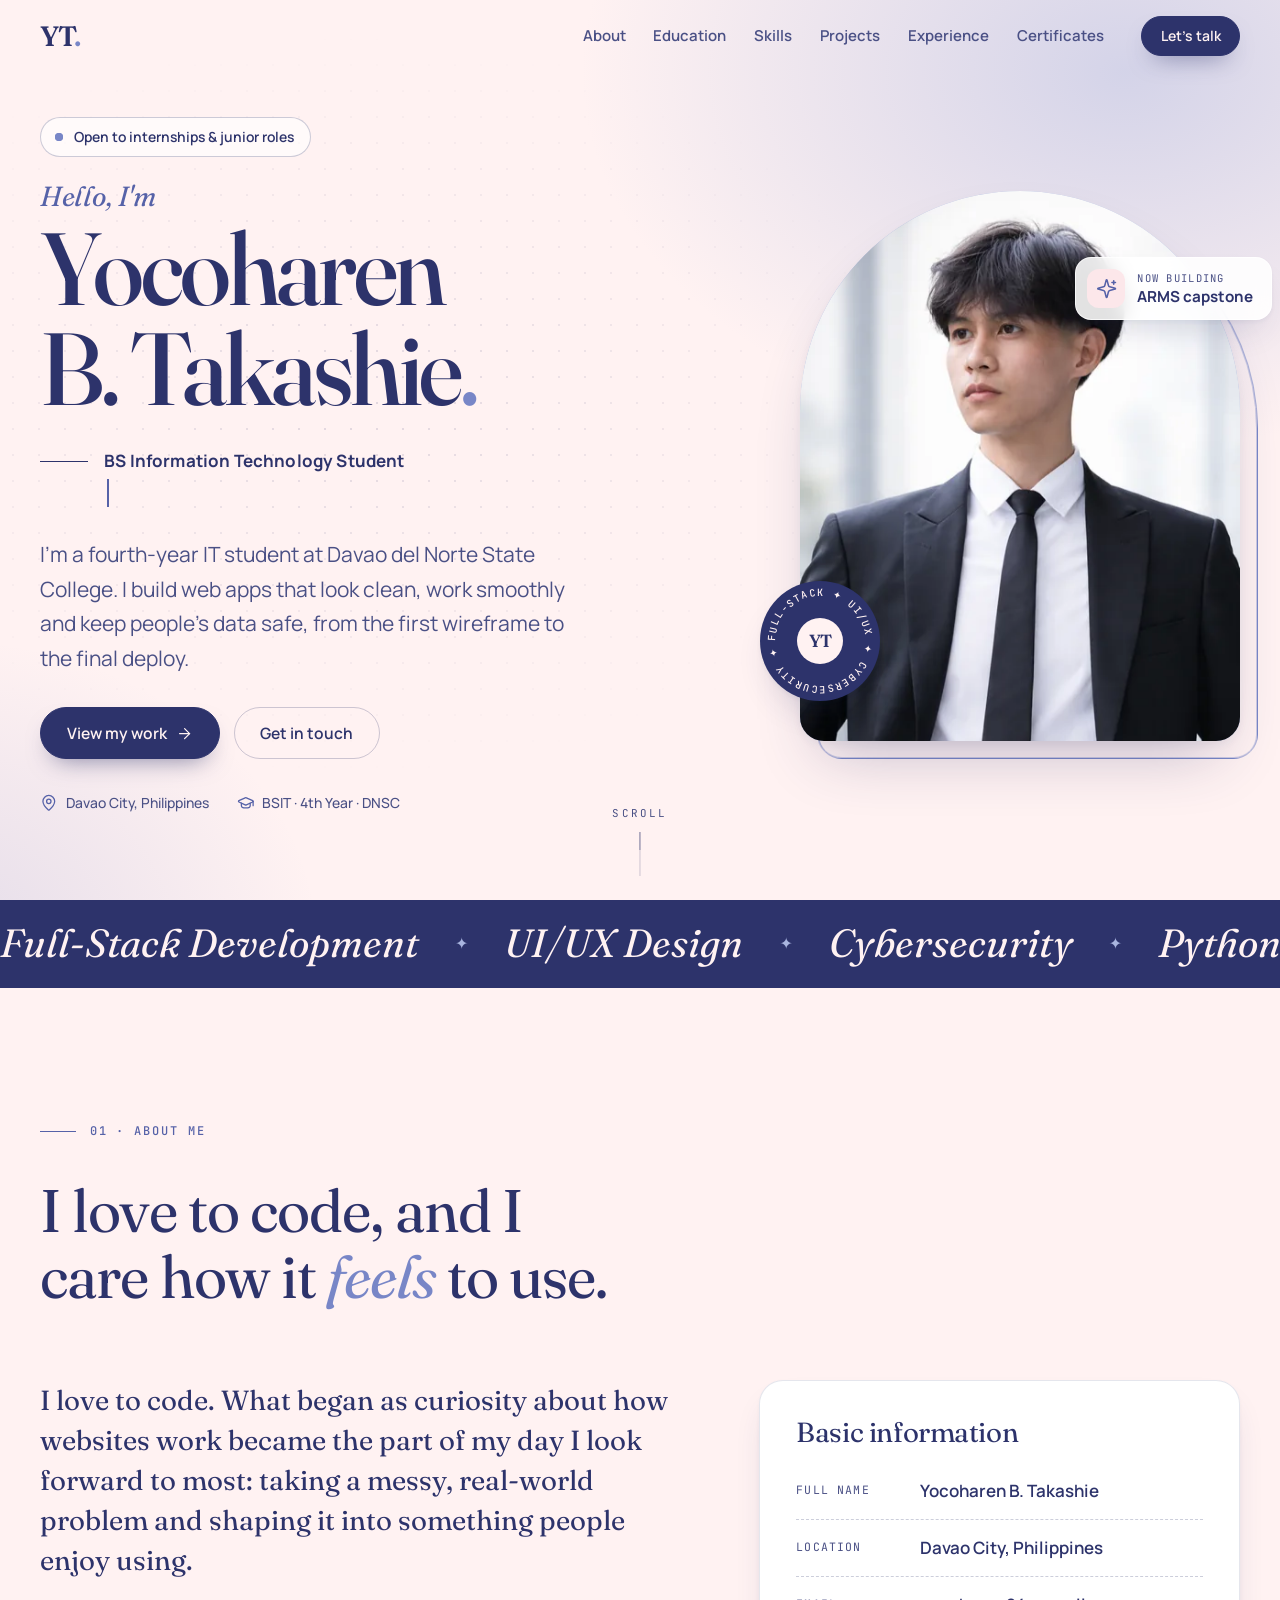
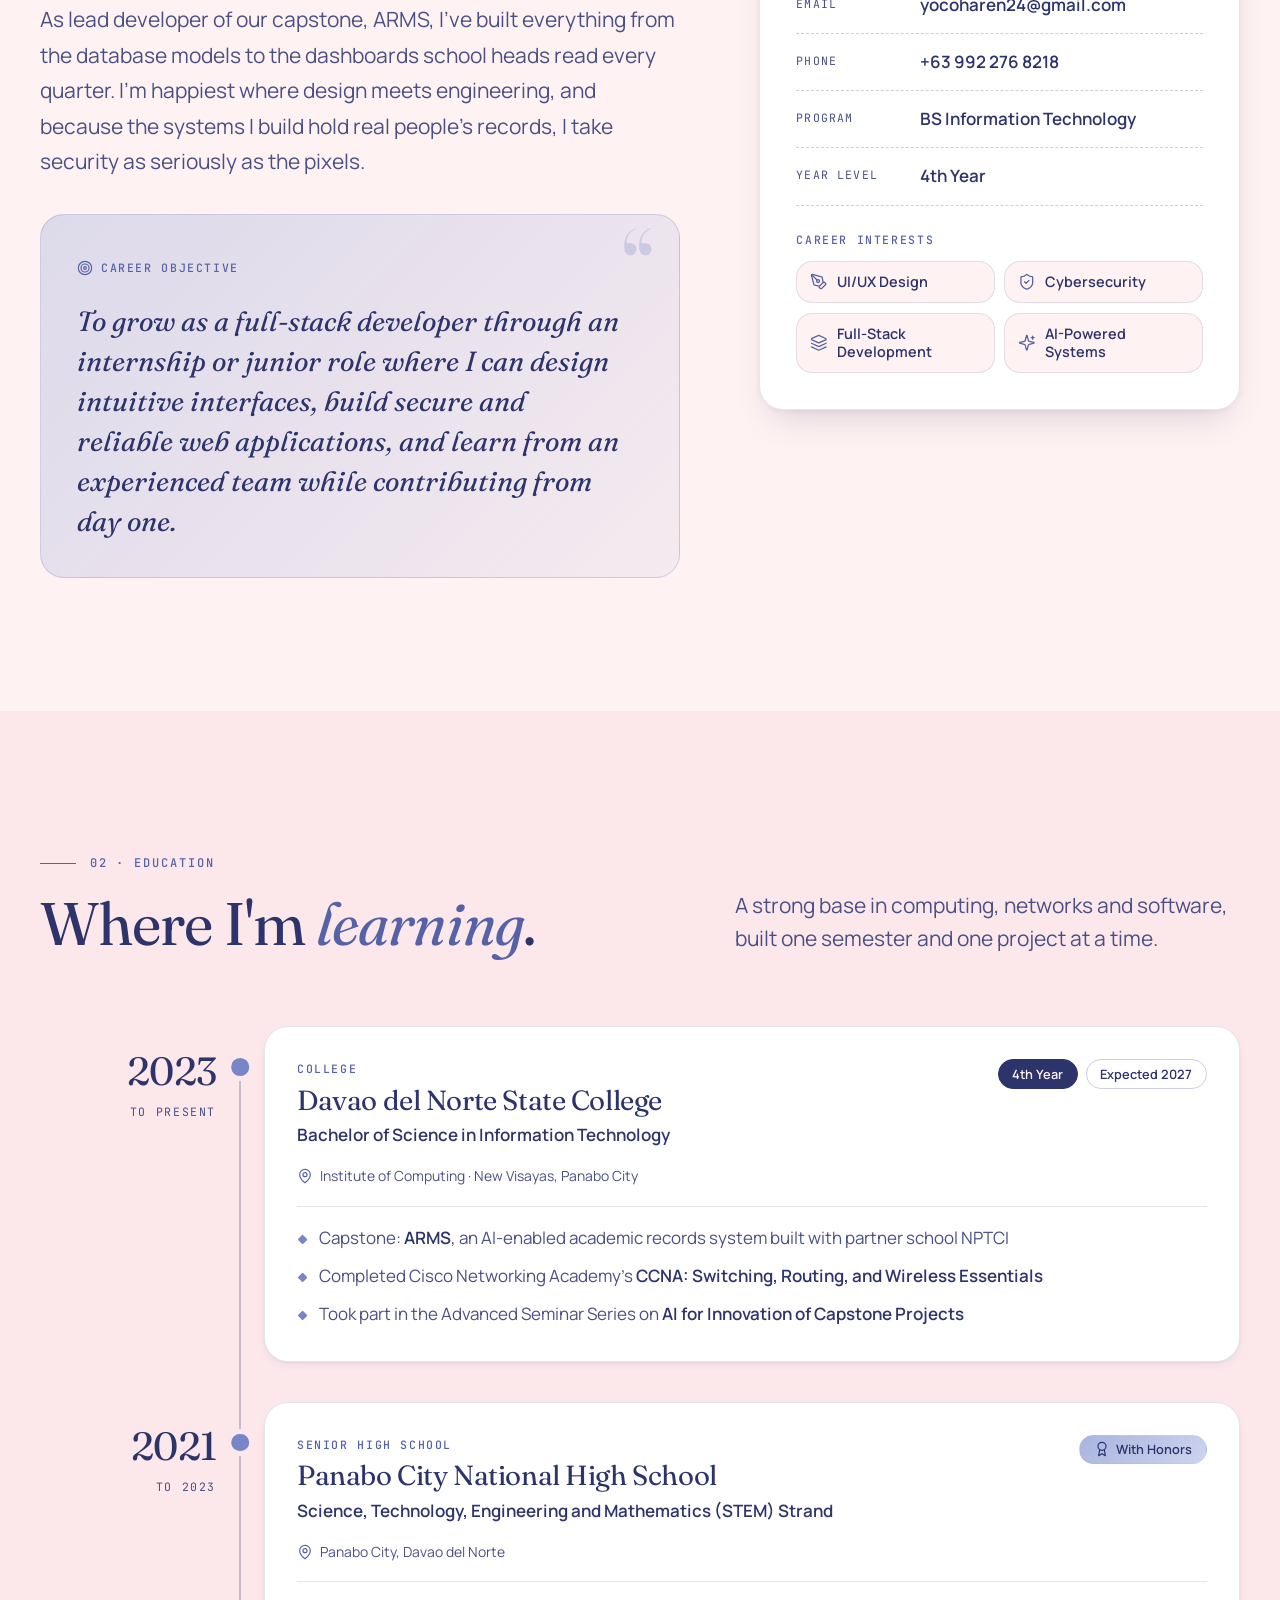
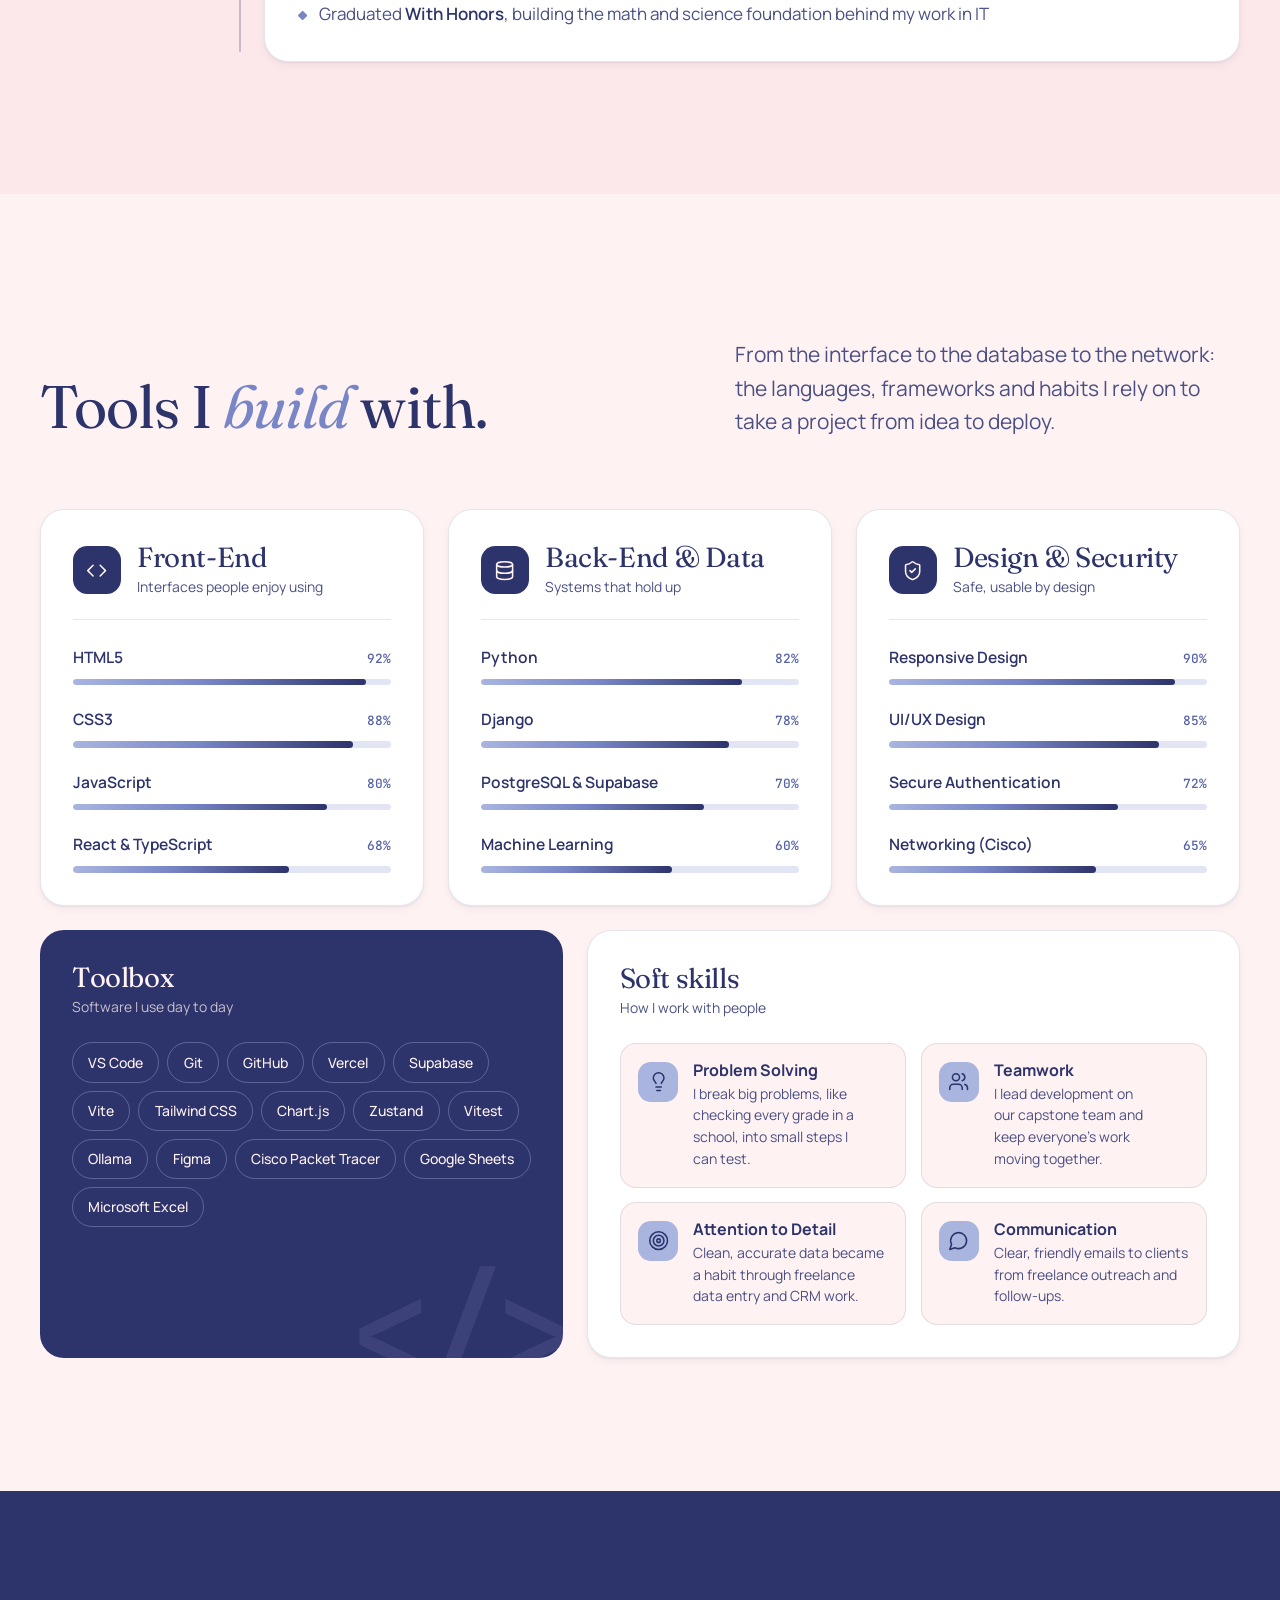
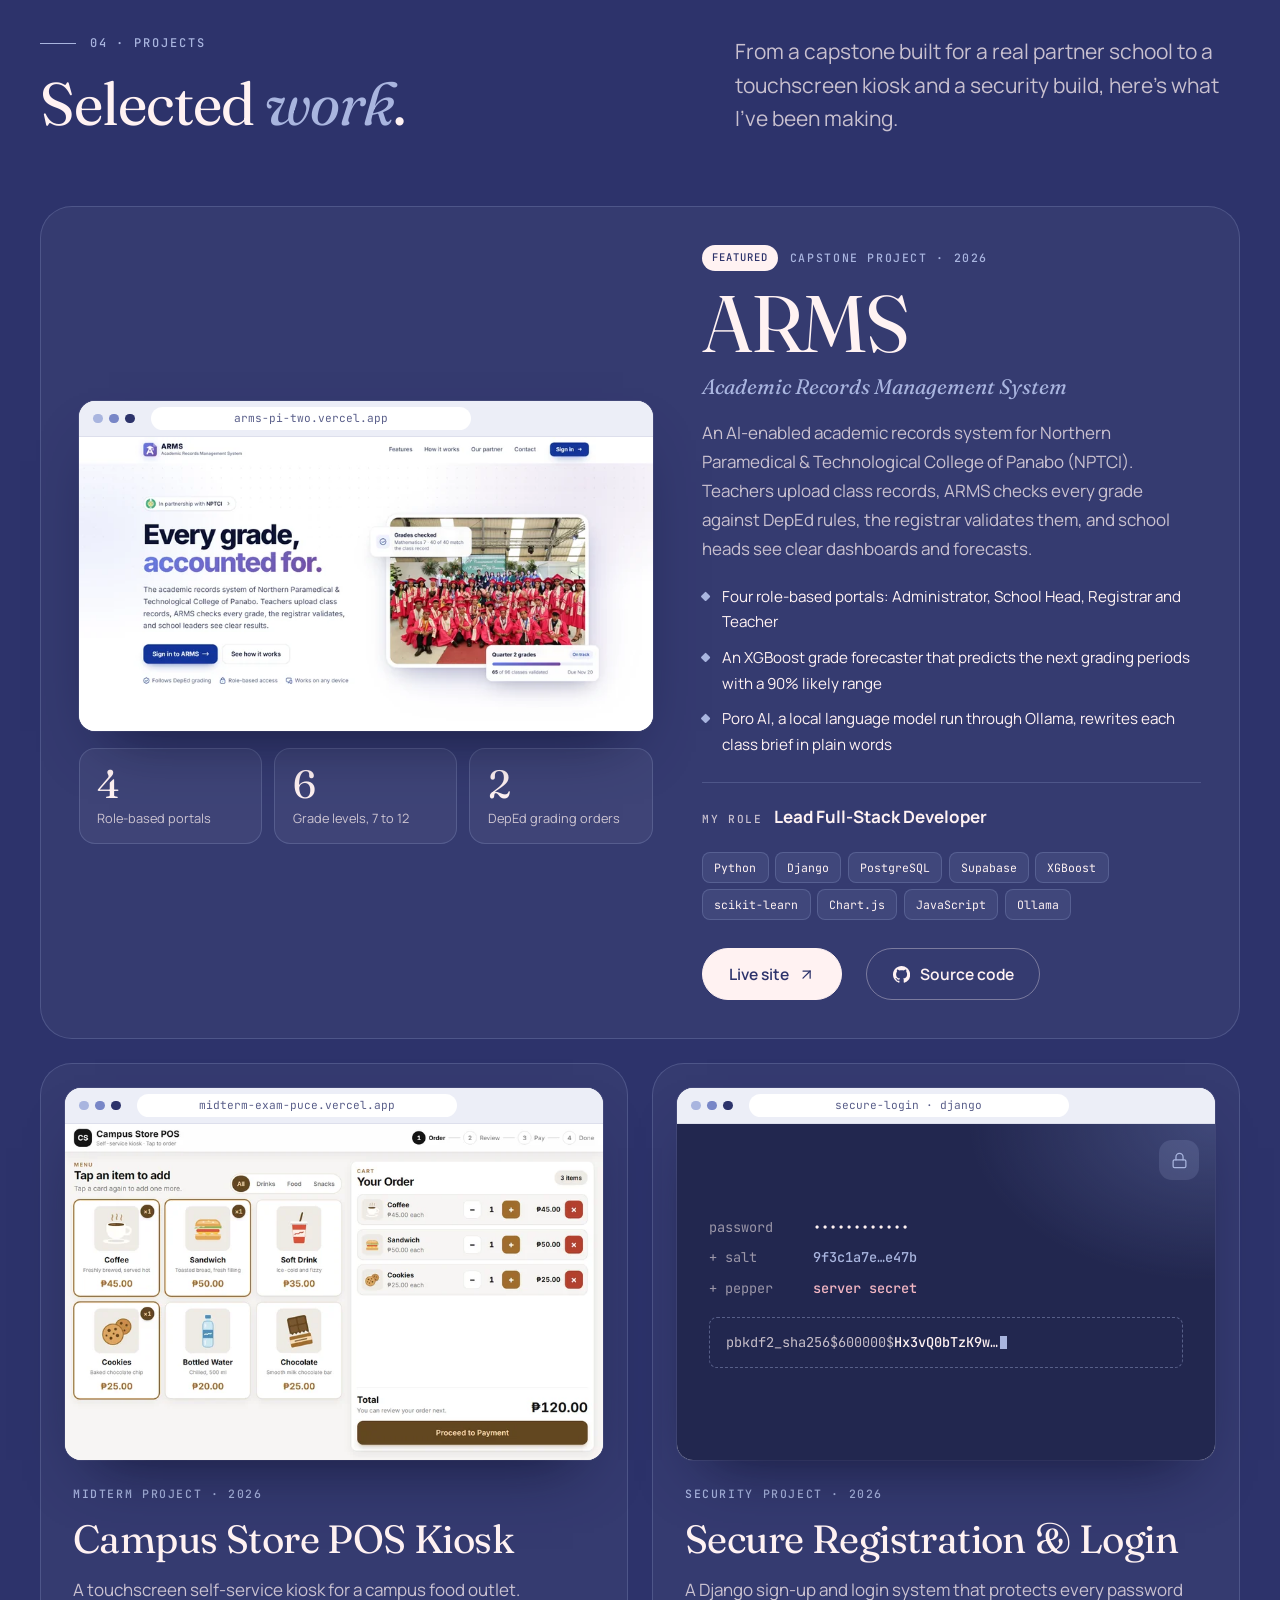
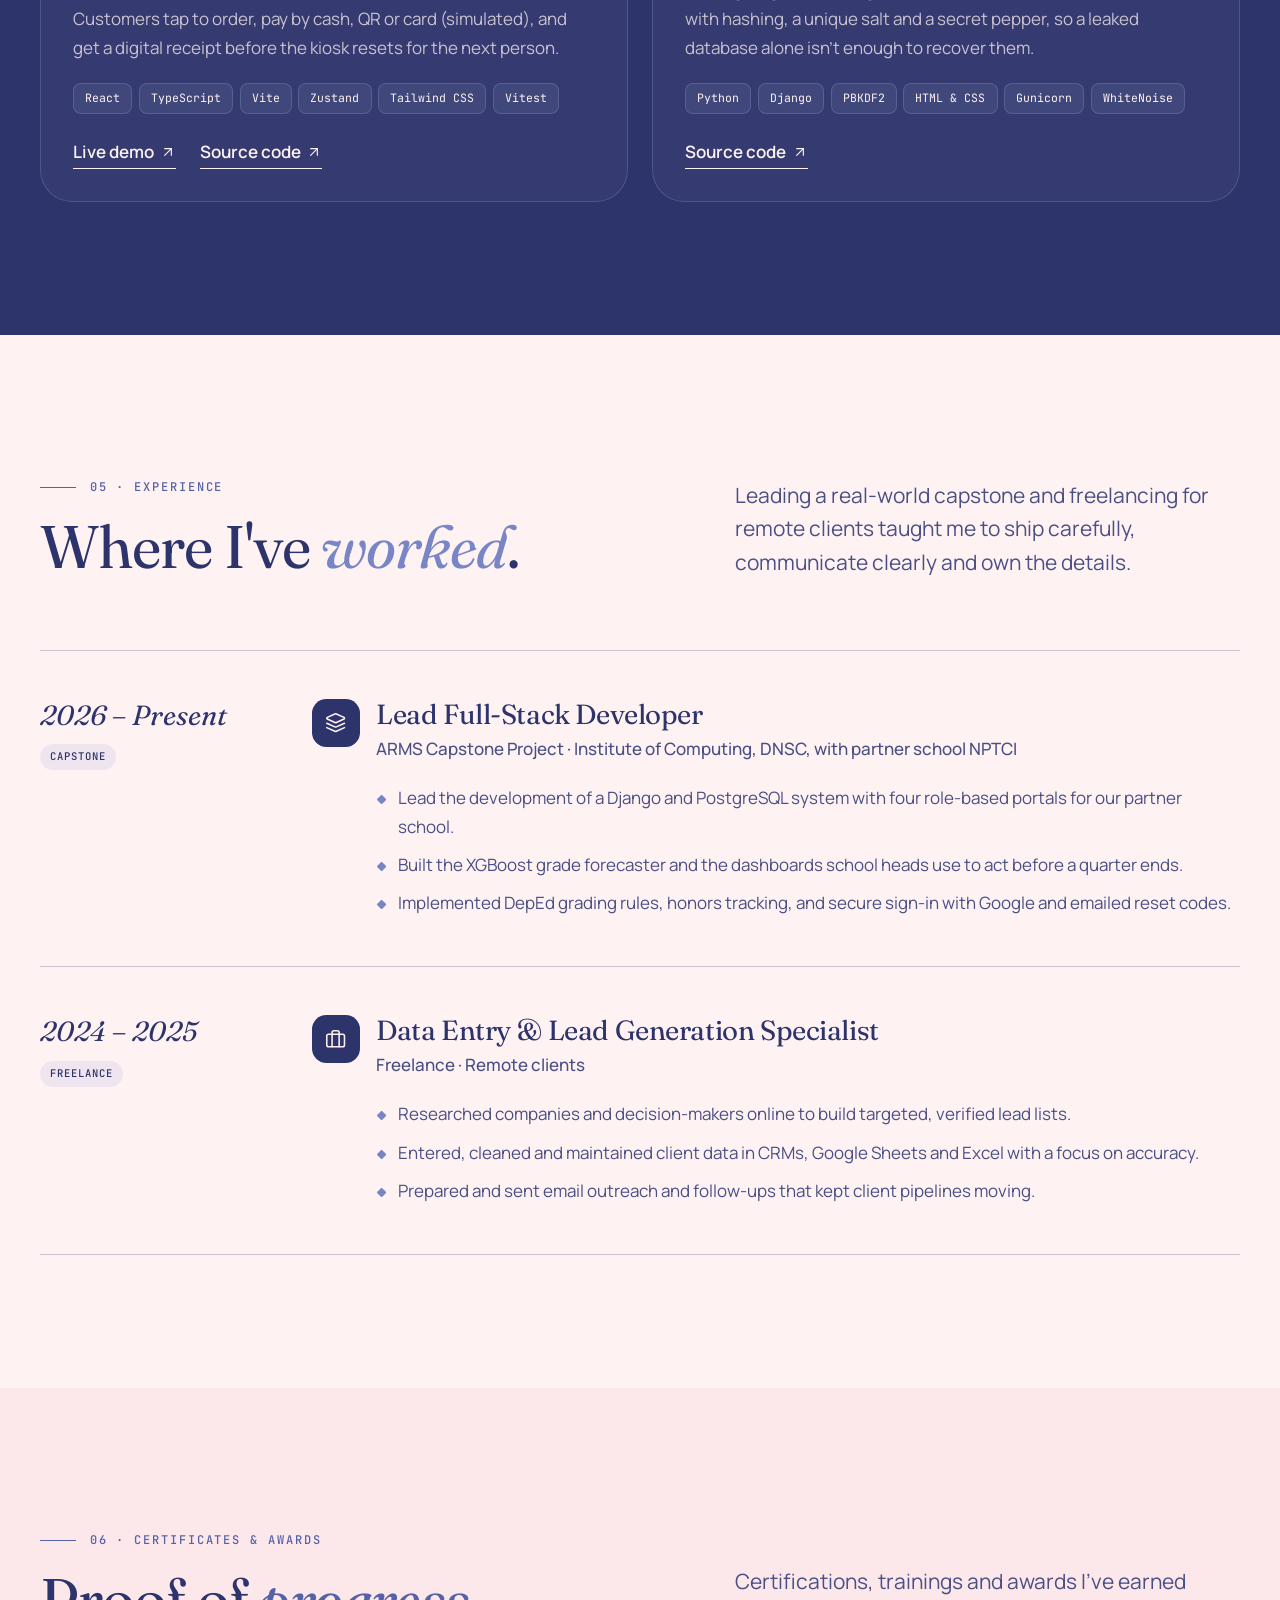
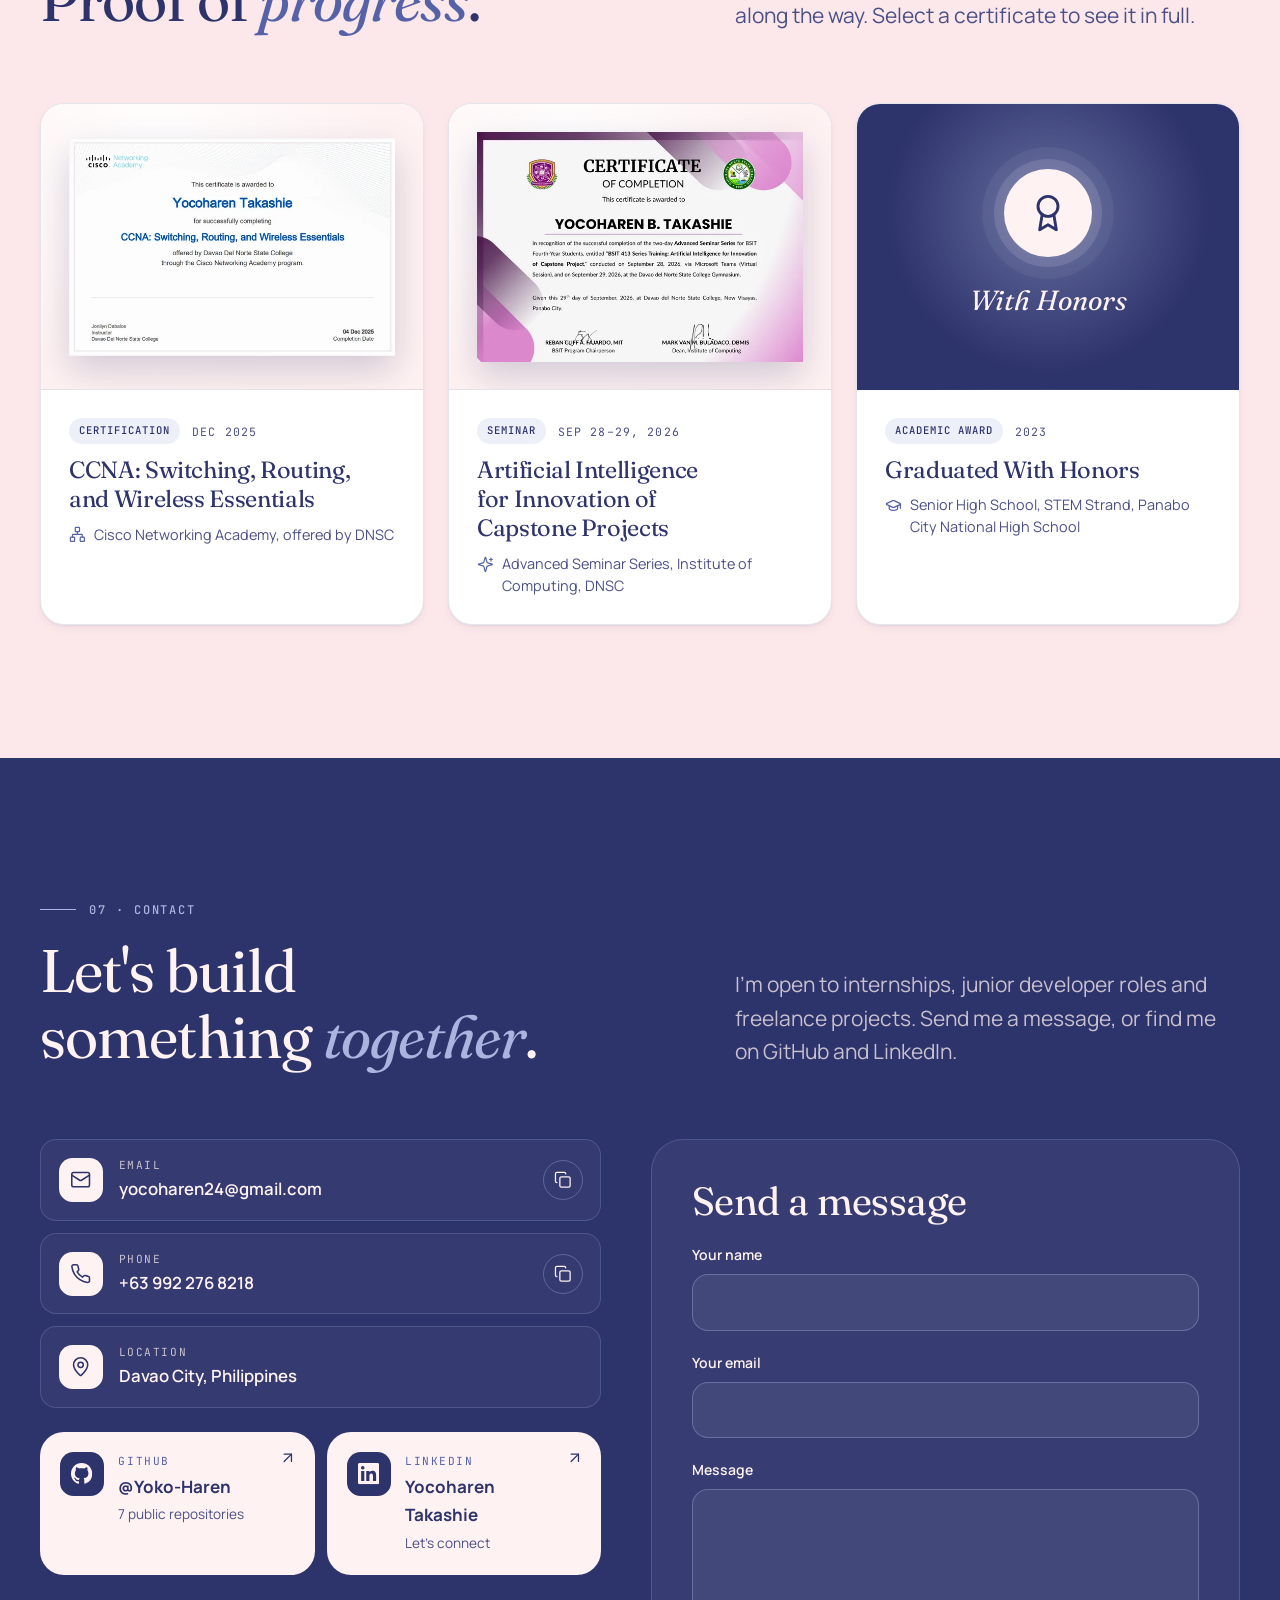
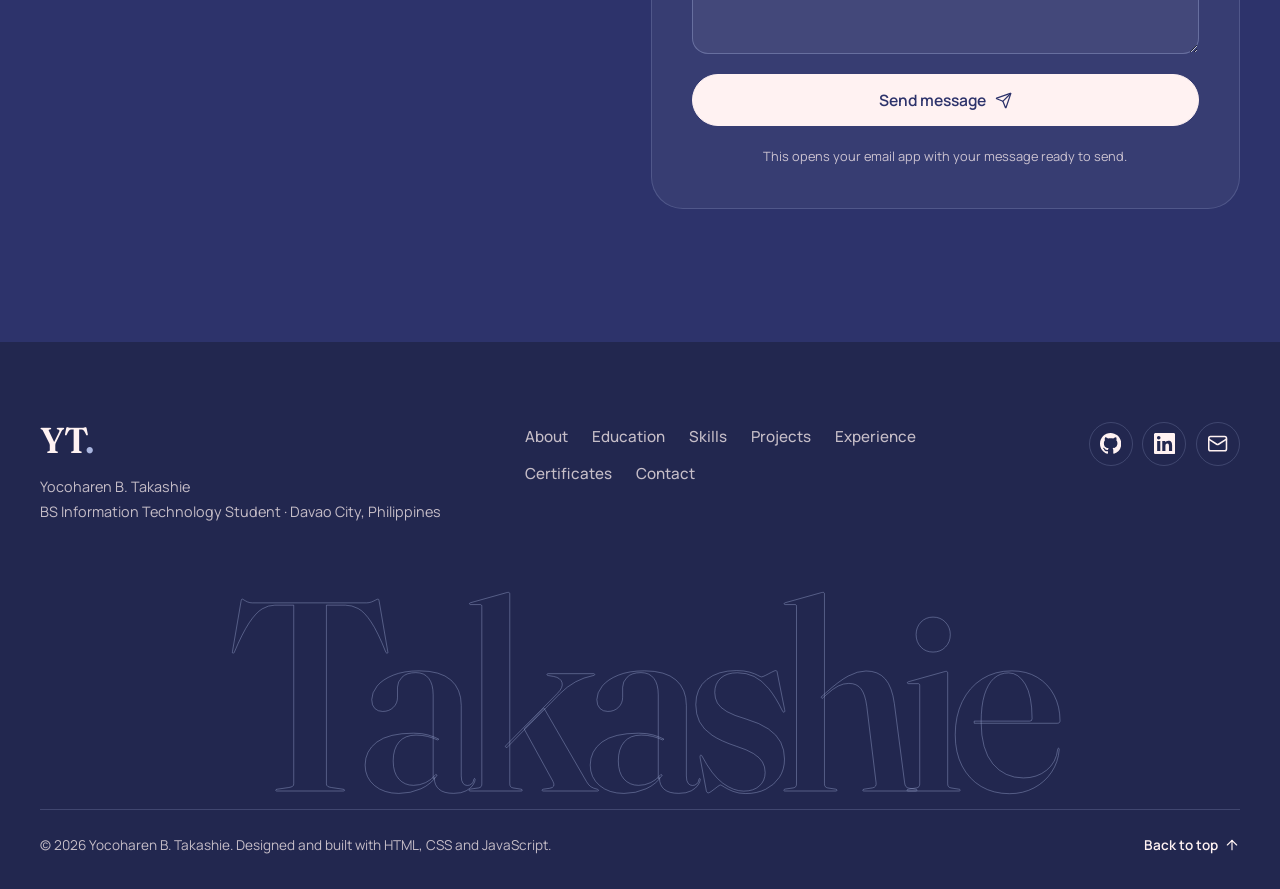
==== index.html @ 0e243c16 "Add contact section, footer and back-to-top button Contact details with copy-to-clipboard buttons, G" ====
<!DOCTYPE html>
<html lang="en">
<head>
  <meta charset="UTF-8">
  <meta name="viewport" content="width=device-width, initial-scale=1">
  <title>Yocoharen B. Takashie | IT Student &amp; Full-Stack Developer</title>
  <meta name="description" content="Curriculum vitae of Yocoharen B. Takashie, a fourth-year BS Information Technology student at Davao del Norte State College and full-stack developer with a passion for UI/UX design and cybersecurity.">
  <meta name="author" content="Yocoharen B. Takashie">
  <meta name="theme-color" content="#FFF2F2">

  <link rel="icon" href="assets/icons/favicon.svg" type="image/svg+xml">

  <link rel="preconnect" href="https://fonts.googleapis.com">
  <link rel="preconnect" href="https://fonts.gstatic.com" crossorigin>
  <link rel="stylesheet" href="https://fonts.googleapis.com/css2?family=Fraunces:ital,opsz,wght@0,9..144,300..700;1,9..144,300..700&family=JetBrains+Mono:wght@400;500&family=Manrope:wght@400;500;600;700&display=swap">

  <link rel="stylesheet" href="css/tokens.css">
  <link rel="stylesheet" href="css/base.css">
  <link rel="stylesheet" href="css/layout.css">
  <link rel="stylesheet" href="css/components.css">
  <link rel="stylesheet" href="css/animations.css">
  <link rel="stylesheet" href="css/sections/header.css">
  <link rel="stylesheet" href="css/sections/hero.css">
  <link rel="stylesheet" href="css/sections/about.css">
  <link rel="stylesheet" href="css/sections/education.css">
  <link rel="stylesheet" href="css/sections/skills.css">
  <link rel="stylesheet" href="css/sections/projects.css">
  <link rel="stylesheet" href="css/sections/experience.css">
  <link rel="stylesheet" href="css/sections/certifications.css">
  <link rel="stylesheet" href="css/sections/contact.css">
  <link rel="stylesheet" href="css/sections/footer.css">
  <noscript><style>[data-reveal]{opacity:1!important;transform:none!important;animation:none!important}</style></noscript>

  <script type="module" src="js/main.js"></script>
</head>
<body>
  <a class="skip-link" href="#main">Skip to main content</a>

  <!-- Icon sprite: each symbol is drawn with <svg class="icon"><use href="#i-name"/></svg> -->
  <svg class="sprite" xmlns="http://www.w3.org/2000/svg" aria-hidden="true" focusable="false">
    <symbol id="i-arrow-right" viewBox="0 0 24 24"><path d="M5 12h14"/><path d="m12 5 7 7-7 7"/></symbol>
    <symbol id="i-arrow-up-right" viewBox="0 0 24 24"><path d="M7 17 17 7"/><path d="M7 7h10v10"/></symbol>
    <symbol id="i-arrow-up" viewBox="0 0 24 24"><path d="m5 12 7-7 7 7"/><path d="M12 19V5"/></symbol>
    <symbol id="i-map-pin" viewBox="0 0 24 24"><path d="M20 10c0 4.993-5.539 10.193-7.399 11.799a1 1 0 0 1-1.202 0C9.539 20.193 4 14.993 4 10a8 8 0 0 1 16 0"/><circle cx="12" cy="10" r="3"/></symbol>
    <symbol id="i-graduation" viewBox="0 0 24 24"><path d="M21.42 10.922a1 1 0 0 0-.019-1.838L12.83 5.18a2 2 0 0 0-1.66 0L2.6 9.08a1 1 0 0 0 0 1.832l8.57 3.908a2 2 0 0 0 1.66 0z"/><path d="M22 10v6"/><path d="M6 12.5V16a6 3 0 0 0 12 0v-3.5"/></symbol>
    <symbol id="i-mail" viewBox="0 0 24 24"><rect width="20" height="16" x="2" y="4" rx="2"/><path d="m22 7-8.97 5.7a1.94 1.94 0 0 1-2.06 0L2 7"/></symbol>
    <symbol id="i-phone" viewBox="0 0 24 24"><path d="M22 16.92v3a2 2 0 0 1-2.18 2 19.79 19.79 0 0 1-8.63-3.07 19.5 19.5 0 0 1-6-6 19.79 19.79 0 0 1-3.07-8.67A2 2 0 0 1 4.11 2h3a2 2 0 0 1 2 1.72 12.84 12.84 0 0 0 .7 2.81 2 2 0 0 1-.45 2.11L8.09 9.91a16 16 0 0 0 6 6l1.27-1.27a2 2 0 0 1 2.11-.45 12.84 12.84 0 0 0 2.81.7A2 2 0 0 1 22 16.92z"/></symbol>
    <symbol id="i-github" viewBox="0 0 16 16"><path fill="currentColor" stroke="none" d="M8 0C3.58 0 0 3.58 0 8c0 3.54 2.29 6.53 5.47 7.59.4.07.55-.17.55-.38 0-.19-.01-.82-.01-1.49-2.01.37-2.53-.49-2.69-.94-.09-.23-.48-.94-.82-1.13-.28-.15-.68-.52-.01-.53.63-.01 1.08.58 1.23.82.72 1.21 1.87.87 2.33.66.07-.52.28-.87.51-1.07-1.78-.2-3.64-.89-3.64-3.95 0-.87.31-1.59.82-2.15-.08-.2-.36-1.02.08-2.12 0 0 .67-.21 2.2.82.64-.18 1.32-.27 2-.27.68 0 1.36.09 2 .27 1.53-1.04 2.2-.82 2.2-.82.44 1.1.16 1.92.08 2.12.51.56.82 1.27.82 2.15 0 3.07-1.87 3.75-3.65 3.95.29.25.54.73.54 1.48 0 1.07-.01 1.93-.01 2.2 0 .21.15.46.55.38A8.01 8.01 0 0 0 16 8c0-4.42-3.58-8-8-8z"/></symbol>
    <symbol id="i-linkedin" viewBox="0 0 24 24"><path fill="currentColor" stroke="none" d="M20.45 20.45h-3.55v-5.57c0-1.33-.03-3.04-1.85-3.04-1.86 0-2.14 1.45-2.14 2.94v5.67H9.35V9h3.41v1.56h.05c.48-.9 1.64-1.85 3.37-1.85 3.6 0 4.27 2.37 4.27 5.46v6.28zM5.34 7.43a2.06 2.06 0 1 1 0-4.12 2.06 2.06 0 0 1 0 4.12zM7.12 20.45H3.56V9h3.56v11.45zM22.22 0H1.77C.79 0 0 .77 0 1.73v20.54C0 23.23.79 24 1.77 24h20.45c.98 0 1.78-.77 1.78-1.73V1.73C24 .77 23.2 0 22.22 0z"/></symbol>
    <symbol id="i-copy" viewBox="0 0 24 24"><rect width="14" height="14" x="8" y="8" rx="2"/><path d="M4 16c-1.1 0-2-.9-2-2V4c0-1.1.9-2 2-2h10c1.1 0 2 .9 2 2"/></symbol>
    <symbol id="i-check" viewBox="0 0 24 24"><path d="M20 6 9 17l-5-5"/></symbol>
    <symbol id="i-code" viewBox="0 0 24 24"><path d="m16 18 6-6-6-6"/><path d="m8 6-6 6 6 6"/></symbol>
    <symbol id="i-database" viewBox="0 0 24 24"><ellipse cx="12" cy="5" rx="9" ry="3"/><path d="M3 5v14a9 3 0 0 0 18 0V5"/><path d="M3 12a9 3 0 0 0 18 0"/></symbol>
    <symbol id="i-shield" viewBox="0 0 24 24"><path d="M20 13c0 5-3.5 7.5-7.66 8.95a1 1 0 0 1-.67-.01C7.5 20.5 4 18 4 13V6a1 1 0 0 1 1-1c2 0 4.5-1.2 6.24-2.72a1.17 1.17 0 0 1 1.52 0C14.51 3.81 17 5 19 5a1 1 0 0 1 1 1z"/><path d="m9 12 2 2 4-4"/></symbol>
    <symbol id="i-bulb" viewBox="0 0 24 24"><path d="M15 14c.2-1 .7-1.7 1.5-2.5 1-.9 1.5-2.2 1.5-3.5A6 6 0 0 0 6 8c0 1 .2 2.2 1.5 3.5.7.7 1.3 1.5 1.5 2.5"/><path d="M9 18h6"/><path d="M10 22h4"/></symbol>
    <symbol id="i-users" viewBox="0 0 24 24"><path d="M16 21v-2a4 4 0 0 0-4-4H6a4 4 0 0 0-4 4v2"/><circle cx="9" cy="7" r="4"/><path d="M22 21v-2a4 4 0 0 0-3-3.87"/><path d="M16 3.13a4 4 0 0 1 0 7.75"/></symbol>
    <symbol id="i-target" viewBox="0 0 24 24"><circle cx="12" cy="12" r="10"/><circle cx="12" cy="12" r="6"/><circle cx="12" cy="12" r="2"/></symbol>
    <symbol id="i-chat" viewBox="0 0 24 24"><path d="M7.9 20A9 9 0 1 0 4 16.1L2 22Z"/></symbol>
    <symbol id="i-pen" viewBox="0 0 24 24"><path d="M15.707 21.293a1 1 0 0 1-1.414 0l-1.586-1.586a1 1 0 0 1 0-1.414l5.586-5.586a1 1 0 0 1 1.414 0l1.586 1.586a1 1 0 0 1 0 1.414z"/><path d="m18 13-1.375-6.874a1 1 0 0 0-.746-.776L3.235 2.028a1 1 0 0 0-1.207 1.207L5.35 15.879a1 1 0 0 0 .776.746L13 18"/><path d="m2.3 2.3 7.286 7.286"/><circle cx="11" cy="11" r="2"/></symbol>
    <symbol id="i-layers" viewBox="0 0 24 24"><path d="M12.83 2.18a2 2 0 0 0-1.66 0L2.6 6.08a1 1 0 0 0 0 1.83l8.58 3.91a2 2 0 0 0 1.66 0l8.58-3.9a1 1 0 0 0 0-1.83Z"/><path d="m22 17.65-9.17 4.16a2 2 0 0 1-1.66 0L2 17.65"/><path d="m22 12.65-9.17 4.16a2 2 0 0 1-1.66 0L2 12.65"/></symbol>
    <symbol id="i-sparkles" viewBox="0 0 24 24"><path d="M9.937 15.5A2 2 0 0 0 8.5 14.063l-6.135-1.582a.5.5 0 0 1 0-.962L8.5 9.936A2 2 0 0 0 9.937 8.5l1.582-6.135a.5.5 0 0 1 .963 0L14.063 8.5A2 2 0 0 0 15.5 9.937l6.135 1.581a.5.5 0 0 1 0 .964L15.5 14.063a2 2 0 0 0-1.437 1.437l-1.582 6.135a.5.5 0 0 1-.963 0z"/><path d="M20 3v4"/><path d="M22 5h-4"/></symbol>
    <symbol id="i-award" viewBox="0 0 24 24"><circle cx="12" cy="8" r="6"/><path d="M15.477 12.89 17 22l-5-3-5 3 1.523-9.11"/></symbol>
    <symbol id="i-expand" viewBox="0 0 24 24"><path d="M15 3h6v6"/><path d="M9 21H3v-6"/><path d="m21 3-7 7"/><path d="m3 21 7-7"/></symbol>
    <symbol id="i-x" viewBox="0 0 24 24"><path d="M18 6 6 18"/><path d="m6 6 12 12"/></symbol>
    <symbol id="i-send" viewBox="0 0 24 24"><path d="M14.536 21.686a.5.5 0 0 0 .937-.024l6.5-19a.496.496 0 0 0-.635-.635l-19 6.5a.5.5 0 0 0-.024.937l7.93 3.18a2 2 0 0 1 1.112 1.11z"/><path d="m21.854 2.147-10.94 10.939"/></symbol>
    <symbol id="i-lock" viewBox="0 0 24 24"><rect width="18" height="11" x="3" y="11" rx="2"/><path d="M7 11V7a5 5 0 0 1 10 0v4"/></symbol>
    <symbol id="i-network" viewBox="0 0 24 24"><rect width="6" height="6" x="16" y="16" rx="1"/><rect width="6" height="6" x="2" y="16" rx="1"/><rect width="6" height="6" x="9" y="2" rx="1"/><path d="M5 16v-3a1 1 0 0 1 1-1h12a1 1 0 0 1 1 1v3"/><path d="M12 12V8"/></symbol>
    <symbol id="i-briefcase" viewBox="0 0 24 24"><path d="M16 20V4a2 2 0 0 0-2-2h-4a2 2 0 0 0-2 2v16"/><rect width="20" height="14" x="2" y="6" rx="2"/></symbol>
  </svg>

  <header class="site-header" data-header>
    <div class="container nav">
      <a class="nav__logo" href="#top" aria-label="Yocoharen B. Takashie, back to top">YT<span aria-hidden="true">.</span></a>

      <nav class="nav__panel" id="nav-panel" aria-label="Main">
        <ul class="nav__list" role="list">
          <li><a class="nav__link" href="#about"><span class="nav__index" aria-hidden="true">01</span>About</a></li>
          <li><a class="nav__link" href="#education"><span class="nav__index" aria-hidden="true">02</span>Education</a></li>
          <li><a class="nav__link" href="#skills"><span class="nav__index" aria-hidden="true">03</span>Skills</a></li>
          <li><a class="nav__link" href="#projects"><span class="nav__index" aria-hidden="true">04</span>Projects</a></li>
          <li><a class="nav__link" href="#experience"><span class="nav__index" aria-hidden="true">05</span>Experience</a></li>
          <li><a class="nav__link" href="#certifications"><span class="nav__index" aria-hidden="true">06</span>Certificates</a></li>
          <li class="nav__item--contact"><a class="nav__link" href="#contact"><span class="nav__index" aria-hidden="true">07</span>Contact</a></li>
        </ul>
        <div class="nav__panel-foot">
          <a href="mailto:yocoharen24@gmail.com">yocoharen24@gmail.com</a>
          <div class="nav__socials">
            <a href="https://github.com/Yoko-Haren" target="_blank" rel="noopener noreferrer" aria-label="GitHub profile (opens in a new tab)"><svg class="icon" aria-hidden="true"><use href="#i-github"/></svg></a>
            <a href="https://www.linkedin.com/in/yocoharen-takashie-14917a354" target="_blank" rel="noopener noreferrer" aria-label="LinkedIn profile (opens in a new tab)"><svg class="icon" aria-hidden="true"><use href="#i-linkedin"/></svg></a>
          </div>
        </div>
      </nav>

      <a class="btn btn--primary btn--small nav__cta" href="#contact">Let's talk</a>

      <button class="nav__toggle" type="button" aria-controls="nav-panel" aria-expanded="false" data-nav-toggle>
        <span class="visually-hidden">Open menu</span>
        <span class="nav__toggle-bar" aria-hidden="true"></span>
        <span class="nav__toggle-bar" aria-hidden="true"></span>
      </button>
    </div>
  </header>

  <main id="main">
    <!-- ==================== Hero / personal profile ==================== -->
    <section class="hero" id="top" aria-labelledby="hero-title">
      <div class="hero__bg" aria-hidden="true"></div>

      <div class="container hero__grid">
        <div class="hero__content">
          <p class="hero__status"><span class="pulse" aria-hidden="true"></span>Open to internships &amp; junior roles</p>

          <h1 class="hero__title" id="hero-title">
            <span class="hero__hello"><span>Hello, I'm</span></span>
            <span class="hero__line"><span>Yocoharen</span></span>
            <span class="hero__line"><span>B. Takashie<span class="hero__dot">.</span></span></span>
          </h1>

          <div class="hero__role">
            <span class="hero__rule" aria-hidden="true"></span>
            <div>
              <p class="hero__position">BS Information Technology Student</p>
              <p class="hero__typed">
                <span class="visually-hidden">Full-Stack Developer, UI/UX Designer and Cybersecurity Enthusiast</span>
                <span aria-hidden="true"><span data-typed="Full-Stack Developer|UI/UX Designer|Cybersecurity Enthusiast">Full-Stack Developer</span><span class="caret"></span></span>
              </p>
            </div>
          </div>

          <p class="hero__intro">I'm a fourth-year IT student at Davao del Norte State College. I build web apps that look clean, work smoothly and keep people's data safe, from the first wireframe to the final deploy.</p>

          <div class="hero__actions">
            <a class="btn btn--primary" href="#projects">View my work <svg class="icon" aria-hidden="true"><use href="#i-arrow-right"/></svg></a>
            <a class="btn btn--ghost" href="#contact">Get in touch</a>
          </div>

          <ul class="hero__meta" role="list">
            <li><svg class="icon" aria-hidden="true"><use href="#i-map-pin"/></svg>Davao City, Philippines</li>
            <li><svg class="icon" aria-hidden="true"><use href="#i-graduation"/></svg>BSIT · 4th Year · DNSC</li>
          </ul>
        </div>

        <div class="hero__visual">
          <div class="portrait">
            <span class="portrait__outline" aria-hidden="true"></span>
            <div class="portrait__frame">
              <img src="assets/img/portrait/takashie-720.webp"
                   srcset="assets/img/portrait/takashie-480.webp 480w, assets/img/portrait/takashie-720.webp 720w, assets/img/portrait/takashie-960.webp 960w"
                   sizes="(min-width: 60em) 440px, (min-width: 37.5em) 360px, 72vw"
                   width="960" height="1440" fetchpriority="high"
                   alt="Yocoharen B. Takashie wearing a black suit, white shirt and black tie">
            </div>

            <div class="spin-badge" aria-hidden="true">
              <svg viewBox="0 0 120 120">
                <defs><path id="badge-path" d="M60 60m-45 0a45 45 0 1 1 90 0a45 45 0 1 1-90 0"/></defs>
                <text textLength="282" lengthAdjust="spacing"><textPath href="#badge-path">FULL-STACK ✦ UI/UX ✦ CYBERSECURITY ✦&#160;</textPath></text>
              </svg>
              <span class="spin-badge__core">YT</span>
            </div>

            <div class="portrait__card">
              <span class="portrait__card-icon"><svg class="icon" aria-hidden="true"><use href="#i-sparkles"/></svg></span>
              <span>
                <span class="portrait__card-label">Now building</span>
                <span class="portrait__card-title">ARMS capstone</span>
              </span>
            </div>
          </div>
        </div>
      </div>

      <a class="hero__scroll" href="#about"><span>Scroll</span><span class="hero__scroll-line" aria-hidden="true"></span></a>
    </section>

    <!-- Decorative band of focus areas; the same content appears in Skills -->
    <div class="marquee" aria-hidden="true">
      <div class="marquee__track">
        <div class="marquee__group">
          <span class="marquee__item">Full-Stack Development</span><span class="marquee__star">✦</span>
          <span class="marquee__item">UI/UX Design</span><span class="marquee__star">✦</span>
          <span class="marquee__item">Cybersecurity</span><span class="marquee__star">✦</span>
          <span class="marquee__item">Python &amp; Django</span><span class="marquee__star">✦</span>
          <span class="marquee__item">React &amp; TypeScript</span><span class="marquee__star">✦</span>
          <span class="marquee__item">Machine Learning</span><span class="marquee__star">✦</span>
          <span class="marquee__item">Networking</span><span class="marquee__star">✦</span>
        </div>
        <div class="marquee__group">
          <span class="marquee__item">Full-Stack Development</span><span class="marquee__star">✦</span>
          <span class="marquee__item">UI/UX Design</span><span class="marquee__star">✦</span>
          <span class="marquee__item">Cybersecurity</span><span class="marquee__star">✦</span>
          <span class="marquee__item">Python &amp; Django</span><span class="marquee__star">✦</span>
          <span class="marquee__item">React &amp; TypeScript</span><span class="marquee__star">✦</span>
          <span class="marquee__item">Machine Learning</span><span class="marquee__star">✦</span>
          <span class="marquee__item">Networking</span><span class="marquee__star">✦</span>
        </div>
      </div>
    </div>

    <!-- ==================== About / basic information ==================== -->
    <section class="section about" id="about" aria-labelledby="about-title">
      <div class="container">
        <header class="section-head">
          <p class="eyebrow" data-reveal>01 · About me</p>
          <h2 class="section-title" id="about-title" data-reveal>I love to code, and I care how it <em>feels</em> to use.</h2>
        </header>

        <div class="about__grid">
          <div class="about__story">
            <p class="about__lead" data-reveal>I love to code. What began as curiosity about how websites work became the part of my day I look forward to most: taking a messy, real-world problem and shaping it into something people enjoy using.</p>
            <p data-reveal>As lead developer of our capstone, ARMS, I've built everything from the database models to the dashboards school heads read every quarter. I'm happiest where design meets engineering, and because the systems I build hold real people's records, I take security as seriously as the pixels.</p>

            <figure class="objective" data-reveal>
              <figcaption class="objective__label"><svg class="icon" aria-hidden="true"><use href="#i-target"/></svg>Career objective</figcaption>
              <blockquote class="objective__text">
                <p>To grow as a full-stack developer through an internship or junior role where I can design intuitive interfaces, build secure and reliable web applications, and learn from an experienced team while contributing from day one.</p>
              </blockquote>
            </figure>
          </div>

          <aside class="info-card" aria-labelledby="info-title" data-reveal>
            <h3 class="info-card__title" id="info-title">Basic information</h3>
            <dl class="info-list">
              <div class="info-list__row"><dt>Full name</dt><dd>Yocoharen B. Takashie</dd></div>
              <div class="info-list__row"><dt>Location</dt><dd>Davao City, Philippines</dd></div>
              <div class="info-list__row"><dt>Email</dt><dd><a href="mailto:yocoharen24@gmail.com">yocoharen24@gmail.com</a></dd></div>
              <div class="info-list__row"><dt>Phone</dt><dd><a href="tel:+639922768218">+63 992 276 8218</a></dd></div>
              <div class="info-list__row"><dt>Program</dt><dd>BS Information Technology</dd></div>
              <div class="info-list__row"><dt>Year level</dt><dd>4th Year</dd></div>
            </dl>

            <h3 class="info-card__subtitle">Career interests</h3>
            <ul class="interests" role="list">
              <li class="interest"><svg class="icon" aria-hidden="true"><use href="#i-pen"/></svg>UI/UX Design</li>
              <li class="interest"><svg class="icon" aria-hidden="true"><use href="#i-shield"/></svg>Cybersecurity</li>
              <li class="interest"><svg class="icon" aria-hidden="true"><use href="#i-layers"/></svg>Full-Stack Development</li>
              <li class="interest"><svg class="icon" aria-hidden="true"><use href="#i-sparkles"/></svg>AI-Powered Systems</li>
            </ul>
          </aside>
        </div>
      </div>
    </section>

    <!-- ==================== Education ==================== -->
    <section class="section section--tint education" id="education" aria-labelledby="education-title">
      <div class="container">
        <header class="section-head section-head--split">
          <div>
            <p class="eyebrow" data-reveal>02 · Education</p>
            <h2 class="section-title" id="education-title" data-reveal>Where I'm <em>learning</em>.</h2>
          </div>
          <p class="section-lede" data-reveal>A strong base in computing, networks and software, built one semester and one project at a time.</p>
        </header>

        <ol class="timeline" role="list" data-timeline>
          <li class="timeline__item" data-reveal>
            <p class="timeline__date">
              <span class="timeline__year">2023</span>
              <span class="timeline__to">to Present</span>
            </p>
            <span class="timeline__dot" aria-hidden="true"></span>
            <article class="timeline__card">
              <header class="timeline__head">
                <div>
                  <p class="timeline__kicker">College</p>
                  <h3 class="timeline__title">Davao del Norte State College</h3>
                  <p class="timeline__subtitle">Bachelor of Science in Information Technology</p>
                </div>
                <ul class="pill-list" role="list">
                  <li class="pill pill--solid">4th Year</li>
                  <li class="pill">Expected 2027</li>
                </ul>
              </header>
              <p class="timeline__meta"><svg class="icon" aria-hidden="true"><use href="#i-map-pin"/></svg>Institute of Computing · New Visayas, Panabo City</p>
              <ul class="timeline__points" role="list">
                <li>Capstone: <strong>ARMS</strong>, an AI-enabled academic records system built with partner school NPTCI</li>
                <li>Completed Cisco Networking Academy's <strong>CCNA: Switching, Routing, and Wireless Essentials</strong></li>
                <li>Took part in the Advanced Seminar Series on <strong>AI for Innovation of Capstone Projects</strong></li>
              </ul>
            </article>
          </li>

          <li class="timeline__item" data-reveal>
            <p class="timeline__date">
              <span class="timeline__year">2021</span>
              <span class="timeline__to">to 2023</span>
            </p>
            <span class="timeline__dot" aria-hidden="true"></span>
            <article class="timeline__card">
              <header class="timeline__head">
                <div>
                  <p class="timeline__kicker">Senior High School</p>
                  <h3 class="timeline__title">Panabo City National High School</h3>
                  <p class="timeline__subtitle">Science, Technology, Engineering and Mathematics (STEM) Strand</p>
                </div>
                <ul class="pill-list" role="list">
                  <li class="pill pill--award"><svg class="icon" aria-hidden="true"><use href="#i-award"/></svg>With Honors</li>
                </ul>
              </header>
              <p class="timeline__meta"><svg class="icon" aria-hidden="true"><use href="#i-map-pin"/></svg>Panabo City, Davao del Norte</p>
              <ul class="timeline__points" role="list">
                <li>Graduated <strong>With Honors</strong>, building the math and science foundation behind my work in IT</li>
              </ul>
            </article>
          </li>
        </ol>
      </div>
    </section>

    <!-- ==================== Skills ==================== -->
    <section class="section skills" id="skills" aria-labelledby="skills-title">
      <div class="container">
        <header class="section-head section-head--split">
          <div>
            <p class="eyebrow" data-reveal>03 · Skills</p>
            <h2 class="section-title" id="skills-title" data-reveal>Tools I <em>build</em> with.</h2>
          </div>
          <p class="section-lede" data-reveal>From the interface to the database to the network: the languages, frameworks and habits I rely on to take a project from idea to deploy.</p>
        </header>

        <div class="skill-groups" data-stagger="120">
          <article class="skill-card" data-reveal data-skills>
            <header class="skill-card__head">
              <span class="skill-card__icon"><svg class="icon" aria-hidden="true"><use href="#i-code"/></svg></span>
              <div>
                <h3 class="skill-card__title">Front-End</h3>
                <p class="skill-card__note">Interfaces people enjoy using</p>
              </div>
            </header>
            <ul class="skill-list" role="list">
              <li class="skill" style="--level: 0.92"><span class="skill__name">HTML5</span><span class="visually-hidden">92 percent</span><span class="skill__value" aria-hidden="true" data-count="92">92%</span><span class="skill__bar" aria-hidden="true"><span class="skill__fill"></span></span></li>
              <li class="skill" style="--level: 0.88"><span class="skill__name">CSS3</span><span class="visually-hidden">88 percent</span><span class="skill__value" aria-hidden="true" data-count="88">88%</span><span class="skill__bar" aria-hidden="true"><span class="skill__fill"></span></span></li>
              <li class="skill" style="--level: 0.8"><span class="skill__name">JavaScript</span><span class="visually-hidden">80 percent</span><span class="skill__value" aria-hidden="true" data-count="80">80%</span><span class="skill__bar" aria-hidden="true"><span class="skill__fill"></span></span></li>
              <li class="skill" style="--level: 0.68"><span class="skill__name">React &amp; TypeScript</span><span class="visually-hidden">68 percent</span><span class="skill__value" aria-hidden="true" data-count="68">68%</span><span class="skill__bar" aria-hidden="true"><span class="skill__fill"></span></span></li>
            </ul>
          </article>

          <article class="skill-card" data-reveal data-skills>
            <header class="skill-card__head">
              <span class="skill-card__icon"><svg class="icon" aria-hidden="true"><use href="#i-database"/></svg></span>
              <div>
                <h3 class="skill-card__title">Back-End &amp; Data</h3>
                <p class="skill-card__note">Systems that hold up</p>
              </div>
            </header>
            <ul class="skill-list" role="list">
              <li class="skill" style="--level: 0.82"><span class="skill__name">Python</span><span class="visually-hidden">82 percent</span><span class="skill__value" aria-hidden="true" data-count="82">82%</span><span class="skill__bar" aria-hidden="true"><span class="skill__fill"></span></span></li>
              <li class="skill" style="--level: 0.78"><span class="skill__name">Django</span><span class="visually-hidden">78 percent</span><span class="skill__value" aria-hidden="true" data-count="78">78%</span><span class="skill__bar" aria-hidden="true"><span class="skill__fill"></span></span></li>
              <li class="skill" style="--level: 0.7"><span class="skill__name">PostgreSQL &amp; Supabase</span><span class="visually-hidden">70 percent</span><span class="skill__value" aria-hidden="true" data-count="70">70%</span><span class="skill__bar" aria-hidden="true"><span class="skill__fill"></span></span></li>
              <li class="skill" style="--level: 0.6"><span class="skill__name">Machine Learning</span><span class="visually-hidden">60 percent</span><span class="skill__value" aria-hidden="true" data-count="60">60%</span><span class="skill__bar" aria-hidden="true"><span class="skill__fill"></span></span></li>
            </ul>
          </article>

          <article class="skill-card" data-reveal data-skills>
            <header class="skill-card__head">
              <span class="skill-card__icon"><svg class="icon" aria-hidden="true"><use href="#i-shield"/></svg></span>
              <div>
                <h3 class="skill-card__title">Design &amp; Security</h3>
                <p class="skill-card__note">Safe, usable by design</p>
              </div>
            </header>
            <ul class="skill-list" role="list">
              <li class="skill" style="--level: 0.9"><span class="skill__name">Responsive Design</span><span class="visually-hidden">90 percent</span><span class="skill__value" aria-hidden="true" data-count="90">90%</span><span class="skill__bar" aria-hidden="true"><span class="skill__fill"></span></span></li>
              <li class="skill" style="--level: 0.85"><span class="skill__name">UI/UX Design</span><span class="visually-hidden">85 percent</span><span class="skill__value" aria-hidden="true" data-count="85">85%</span><span class="skill__bar" aria-hidden="true"><span class="skill__fill"></span></span></li>
              <li class="skill" style="--level: 0.72"><span class="skill__name">Secure Authentication</span><span class="visually-hidden">72 percent</span><span class="skill__value" aria-hidden="true" data-count="72">72%</span><span class="skill__bar" aria-hidden="true"><span class="skill__fill"></span></span></li>
              <li class="skill" style="--level: 0.65"><span class="skill__name">Networking (Cisco)</span><span class="visually-hidden">65 percent</span><span class="skill__value" aria-hidden="true" data-count="65">65%</span><span class="skill__bar" aria-hidden="true"><span class="skill__fill"></span></span></li>
            </ul>
          </article>
        </div>

        <div class="skills__extras">
          <div class="toolbox" data-reveal>
            <h3 class="skills__subhead">Toolbox</h3>
            <p class="skills__subnote">Software I use day to day</p>
            <ul class="chip-list" role="list">
              <li class="chip">VS Code</li>
              <li class="chip">Git</li>
              <li class="chip">GitHub</li>
              <li class="chip">Vercel</li>
              <li class="chip">Supabase</li>
              <li class="chip">Vite</li>
              <li class="chip">Tailwind CSS</li>
              <li class="chip">Chart.js</li>
              <li class="chip">Zustand</li>
              <li class="chip">Vitest</li>
              <li class="chip">Ollama</li>
              <li class="chip">Figma</li>
              <li class="chip">Cisco Packet Tracer</li>
              <li class="chip">Google Sheets</li>
              <li class="chip">Microsoft Excel</li>
            </ul>
          </div>

          <div class="soft-skills" data-reveal>
            <h3 class="skills__subhead">Soft skills</h3>
            <p class="skills__subnote">How I work with people</p>
            <ul class="soft-grid" role="list">
              <li class="soft-card">
                <span class="soft-card__icon"><svg class="icon" aria-hidden="true"><use href="#i-bulb"/></svg></span>
                <div>
                  <h4 class="soft-card__title">Problem Solving</h4>
                  <p>I break big problems, like checking every grade in a school, into small steps I can test.</p>
                </div>
              </li>
              <li class="soft-card">
                <span class="soft-card__icon"><svg class="icon" aria-hidden="true"><use href="#i-users"/></svg></span>
                <div>
                  <h4 class="soft-card__title">Teamwork</h4>
                  <p>I lead development on our capstone team and keep everyone's work moving together.</p>
                </div>
              </li>
              <li class="soft-card">
                <span class="soft-card__icon"><svg class="icon" aria-hidden="true"><use href="#i-target"/></svg></span>
                <div>
                  <h4 class="soft-card__title">Attention to Detail</h4>
                  <p>Clean, accurate data became a habit through freelance data entry and CRM work.</p>
                </div>
              </li>
              <li class="soft-card">
                <span class="soft-card__icon"><svg class="icon" aria-hidden="true"><use href="#i-chat"/></svg></span>
                <div>
                  <h4 class="soft-card__title">Communication</h4>
                  <p>Clear, friendly emails to clients from freelance outreach and follow-ups.</p>
                </div>
              </li>
            </ul>
          </div>
        </div>
      </div>
    </section>

    <!-- ==================== Projects ==================== -->
    <section class="section section--dark projects" id="projects" aria-labelledby="projects-title">
      <div class="container">
        <header class="section-head section-head--split">
          <div>
            <p class="eyebrow" data-reveal>04 · Projects</p>
            <h2 class="section-title" id="projects-title" data-reveal>Selected <em>work</em>.</h2>
          </div>
          <p class="section-lede" data-reveal>From a capstone built for a real partner school to a touchscreen kiosk and a security build, here's what I've been making.</p>
        </header>

        <article class="project project--featured" data-reveal>
          <div class="project__visual">
            <div class="project__media" data-tilt>
              <div class="browser">
                <div class="browser__bar" aria-hidden="true">
                  <span class="browser__dots"><i></i><i></i><i></i></span>
                  <span class="browser__url">arms-pi-two.vercel.app</span>
                </div>
                <img class="browser__shot" src="assets/img/projects/arms-1280.webp"
                     srcset="assets/img/projects/arms-800.webp 800w, assets/img/projects/arms-1280.webp 1280w"
                     sizes="(min-width: 64em) 620px, 90vw" width="1280" height="655" loading="lazy" decoding="async"
                     alt="ARMS home page with the headline Every grade, accounted for, beside a photo of graduating students">
              </div>
            </div>
            <dl class="project__stats">
              <div><dt>Role-based portals</dt><dd>4</dd></div>
              <div><dt>Grade levels, 7 to 12</dt><dd>6</dd></div>
              <div><dt>DepEd grading orders</dt><dd>2</dd></div>
            </dl>
          </div>

          <div class="project__body">
            <p class="project__kicker"><span class="tag tag--accent">Featured</span>Capstone project · 2026</p>
            <h3 class="project__title">ARMS</h3>
            <p class="project__subtitle">Academic Records Management System</p>
            <p class="project__desc">An AI-enabled academic records system for Northern Paramedical &amp; Technological College of Panabo (NPTCI). Teachers upload class records, ARMS checks every grade against DepEd rules, the registrar validates them, and school heads see clear dashboards and forecasts.</p>
            <ul class="project__highlights" role="list">
              <li>Four role-based portals: Administrator, School Head, Registrar and Teacher</li>
              <li>An XGBoost grade forecaster that predicts the next grading periods with a 90% likely range</li>
              <li>Poro AI, a local language model run through Ollama, rewrites each class brief in plain words</li>
            </ul>
            <p class="project__role"><span>My role</span>Lead Full-Stack Developer</p>
            <ul class="tech-list" role="list" aria-label="Technologies used">
              <li>Python</li><li>Django</li><li>PostgreSQL</li><li>Supabase</li><li>XGBoost</li><li>scikit-learn</li><li>Chart.js</li><li>JavaScript</li><li>Ollama</li>
            </ul>
            <div class="project__links">
              <a class="btn btn--light" href="https://arms-pi-two.vercel.app/" target="_blank" rel="noopener noreferrer">Live site<svg class="icon" aria-hidden="true"><use href="#i-arrow-up-right"/></svg><span class="visually-hidden"> (opens in a new tab)</span></a>
              <a class="btn btn--outline-light" href="https://github.com/Yoko-Haren/arms" target="_blank" rel="noopener noreferrer"><svg class="icon" aria-hidden="true"><use href="#i-github"/></svg>Source code<span class="visually-hidden"> (opens in a new tab)</span></a>
            </div>
          </div>
        </article>

        <div class="projects__grid" data-stagger="140">
          <article class="project project--card" data-reveal>
            <div class="project__media" data-tilt>
              <div class="browser">
                <div class="browser__bar" aria-hidden="true">
                  <span class="browser__dots"><i></i><i></i><i></i></span>
                  <span class="browser__url">midterm-exam-puce.vercel.app</span>
                </div>
                <img class="browser__shot" src="assets/img/projects/pos-kiosk-800.webp"
                     srcset="assets/img/projects/pos-kiosk-800.webp 800w, assets/img/projects/pos-kiosk-1280.webp 1280w"
                     sizes="(min-width: 48em) 560px, 90vw" width="1280" height="800" loading="lazy" decoding="async"
                     alt="Campus Store POS kiosk showing a menu of coffee, sandwiches and snacks beside an order totalling 120 pesos">
              </div>
            </div>
            <div class="project__body">
              <p class="project__kicker">Midterm project · 2026</p>
              <h3 class="project__title">Campus Store POS Kiosk</h3>
              <p class="project__desc">A touchscreen self-service kiosk for a campus food outlet. Customers tap to order, pay by cash, QR or card (simulated), and get a digital receipt before the kiosk resets for the next person.</p>
              <ul class="tech-list" role="list" aria-label="Technologies used">
                <li>React</li><li>TypeScript</li><li>Vite</li><li>Zustand</li><li>Tailwind CSS</li><li>Vitest</li>
              </ul>
              <div class="project__links">
                <a class="link-arrow" href="https://midterm-exam-puce.vercel.app/" target="_blank" rel="noopener noreferrer">Live demo<svg class="icon" aria-hidden="true"><use href="#i-arrow-up-right"/></svg><span class="visually-hidden"> (opens in a new tab)</span></a>
                <a class="link-arrow" href="https://github.com/Yoko-Haren/midterm-exam" target="_blank" rel="noopener noreferrer">Source code<svg class="icon" aria-hidden="true"><use href="#i-arrow-up-right"/></svg><span class="visually-hidden"> (opens in a new tab)</span></a>
              </div>
            </div>
          </article>

          <article class="project project--card" data-reveal>
            <div class="project__media" data-tilt>
              <div class="browser">
                <div class="browser__bar" aria-hidden="true">
                  <span class="browser__dots"><i></i><i></i><i></i></span>
                  <span class="browser__url">secure-login · django</span>
                </div>
                <div class="hash-demo" role="img" aria-label="Illustration: a password plus a random salt and a secret pepper becomes a PBKDF2 hash">
                  <span class="hash-demo__lock" aria-hidden="true"><svg class="icon"><use href="#i-lock"/></svg></span>
                  <div class="hash-demo__rows" aria-hidden="true">
                    <p><span>password</span>••••••••••••</p>
                    <p><span>+ salt</span><b class="hash-demo__salt">9f3c1a7e…e47b</b></p>
                    <p><span>+ pepper</span><b class="hash-demo__pepper">server secret</b></p>
                  </div>
                  <p class="hash-demo__out" aria-hidden="true">pbkdf2_sha256$600000$<b>Hx3vQ0bTzK9w…</b><i class="hash-demo__caret"></i></p>
                </div>
              </div>
            </div>
            <div class="project__body">
              <p class="project__kicker">Security project · 2026</p>
              <h3 class="project__title">Secure Registration &amp; Login</h3>
              <p class="project__desc">A Django sign-up and login system that protects every password with hashing, a unique salt and a secret pepper, so a leaked database alone isn't enough to recover them.</p>
              <ul class="tech-list" role="list" aria-label="Technologies used">
                <li>Python</li><li>Django</li><li>PBKDF2</li><li>HTML &amp; CSS</li><li>Gunicorn</li><li>WhiteNoise</li>
              </ul>
              <div class="project__links">
                <a class="link-arrow" href="https://github.com/Yoko-Haren/arms-project" target="_blank" rel="noopener noreferrer">Source code<svg class="icon" aria-hidden="true"><use href="#i-arrow-up-right"/></svg><span class="visually-hidden"> (opens in a new tab)</span></a>
              </div>
            </div>
          </article>
        </div>
      </div>
    </section>

    <!-- ==================== Experience ==================== -->
    <section class="section experience" id="experience" aria-labelledby="experience-title">
      <div class="container">
        <header class="section-head section-head--split">
          <div>
            <p class="eyebrow" data-reveal>05 · Experience</p>
            <h2 class="section-title" id="experience-title" data-reveal>Where I've <em>worked</em>.</h2>
          </div>
          <p class="section-lede" data-reveal>Leading a real-world capstone and freelancing for remote clients taught me to ship carefully, communicate clearly and own the details.</p>
        </header>

        <ol class="exp-list" role="list">
          <li class="exp" data-reveal>
            <div class="exp__when">
              <p class="exp__years">2026 <span aria-hidden="true">–</span> Present</p>
              <span class="tag">Capstone</span>
            </div>
            <div class="exp__main">
              <div class="exp__head">
                <span class="exp__icon"><svg class="icon" aria-hidden="true"><use href="#i-layers"/></svg></span>
                <div>
                  <h3 class="exp__role">Lead Full-Stack Developer</h3>
                  <p class="exp__org">ARMS Capstone Project · Institute of Computing, DNSC, with partner school NPTCI</p>
                </div>
              </div>
              <ul class="exp__points" role="list">
                <li>Lead the development of a Django and PostgreSQL system with four role-based portals for our partner school.</li>
                <li>Built the XGBoost grade forecaster and the dashboards school heads use to act before a quarter ends.</li>
                <li>Implemented DepEd grading rules, honors tracking, and secure sign-in with Google and emailed reset codes.</li>
              </ul>
            </div>
          </li>

          <li class="exp" data-reveal>
            <div class="exp__when">
              <p class="exp__years">2024 <span aria-hidden="true">–</span> 2025</p>
              <span class="tag">Freelance</span>
            </div>
            <div class="exp__main">
              <div class="exp__head">
                <span class="exp__icon"><svg class="icon" aria-hidden="true"><use href="#i-briefcase"/></svg></span>
                <div>
                  <h3 class="exp__role">Data Entry &amp; Lead Generation Specialist</h3>
                  <p class="exp__org">Freelance · Remote clients</p>
                </div>
              </div>
              <ul class="exp__points" role="list">
                <li>Researched companies and decision-makers online to build targeted, verified lead lists.</li>
                <li>Entered, cleaned and maintained client data in CRMs, Google Sheets and Excel with a focus on accuracy.</li>
                <li>Prepared and sent email outreach and follow-ups that kept client pipelines moving.</li>
              </ul>
            </div>
          </li>
        </ol>
      </div>
    </section>

    <!-- ==================== Certifications and achievements ==================== -->
    <section class="section section--tint certs" id="certifications" aria-labelledby="certs-title">
      <div class="container">
        <header class="section-head section-head--split">
          <div>
            <p class="eyebrow" data-reveal>06 · Certificates &amp; awards</p>
            <h2 class="section-title" id="certs-title" data-reveal>Proof of <em>progress</em>.</h2>
          </div>
          <p class="section-lede" data-reveal>Certifications, trainings and awards I've earned along the way. Select a certificate to see it in full.</p>
        </header>

        <ul class="certs__grid" role="list" data-stagger="120">
          <li class="cert" data-reveal>
            <a class="cert__thumb" href="assets/img/certificates/ccna-srwe-1200.webp" data-lightbox
               data-caption="CCNA: Switching, Routing, and Wireless Essentials · Cisco Networking Academy, December 2025">
              <img src="assets/img/certificates/ccna-srwe-640.webp" width="640" height="428" loading="lazy" decoding="async" alt="">
              <span class="cert__zoom" aria-hidden="true"><svg class="icon"><use href="#i-expand"/></svg>View certificate</span>
              <span class="visually-hidden">View the CCNA: Switching, Routing, and Wireless Essentials certificate</span>
            </a>
            <div class="cert__body">
              <p class="cert__meta"><span class="tag">Certification</span>Dec 2025</p>
              <h3 class="cert__title">CCNA: Switching, Routing, and Wireless Essentials</h3>
              <p class="cert__issuer"><svg class="icon" aria-hidden="true"><use href="#i-network"/></svg>Cisco Networking Academy, offered by DNSC</p>
            </div>
          </li>

          <li class="cert" data-reveal>
            <a class="cert__thumb" href="assets/img/certificates/ai-capstone-seminar-1600.webp" data-lightbox
               data-caption="Certificate of Completion · BSIT 413 Series Training: Artificial Intelligence for Innovation of Capstone Project, Institute of Computing, DNSC, September 2026">
              <img src="assets/img/certificates/ai-capstone-seminar-640.webp" width="640" height="452" loading="lazy" decoding="async" alt="">
              <span class="cert__zoom" aria-hidden="true"><svg class="icon"><use href="#i-expand"/></svg>View certificate</span>
              <span class="visually-hidden">View the Artificial Intelligence for Innovation of Capstone Project seminar certificate</span>
            </a>
            <div class="cert__body">
              <p class="cert__meta"><span class="tag">Seminar</span>Sep 28–29, 2026</p>
              <h3 class="cert__title">Artificial Intelligence for Innovation of Capstone Projects</h3>
              <p class="cert__issuer"><svg class="icon" aria-hidden="true"><use href="#i-sparkles"/></svg>Advanced Seminar Series, Institute of Computing, DNSC</p>
            </div>
          </li>

          <li class="cert" data-reveal>
            <div class="cert__thumb cert__thumb--award" aria-hidden="true">
              <span class="cert__medal"><svg class="icon"><use href="#i-award"/></svg></span>
              <span class="cert__award-text">With Honors</span>
            </div>
            <div class="cert__body">
              <p class="cert__meta"><span class="tag">Academic award</span>2023</p>
              <h3 class="cert__title">Graduated With Honors</h3>
              <p class="cert__issuer"><svg class="icon" aria-hidden="true"><use href="#i-graduation"/></svg>Senior High School, STEM Strand, Panabo City National High School</p>
            </div>
          </li>
        </ul>
      </div>

      <!-- Certificate viewer, opened by js/modules/lightbox.js -->
      <dialog class="lightbox" data-lightbox-dialog aria-labelledby="lightbox-caption">
        <figure class="lightbox__figure">
          <img class="lightbox__img" alt="">
          <figcaption class="lightbox__caption" id="lightbox-caption"></figcaption>
        </figure>
        <button class="lightbox__close" type="button" data-lightbox-close aria-label="Close certificate"><svg class="icon" aria-hidden="true"><use href="#i-x"/></svg></button>
      </dialog>
    </section>

    <!-- ==================== Contact, GitHub and LinkedIn ==================== -->
    <section class="section section--dark contact" id="contact" aria-labelledby="contact-title">
      <div class="container">
        <header class="section-head section-head--split">
          <div>
            <p class="eyebrow" data-reveal>07 · Contact</p>
            <h2 class="section-title" id="contact-title" data-reveal>Let's build something <em>together</em>.</h2>
          </div>
          <p class="section-lede" data-reveal>I'm open to internships, junior developer roles and freelance projects. Send me a message, or find me on GitHub and LinkedIn.</p>
        </header>

        <div class="contact__grid">
          <div class="contact__info" data-reveal>
            <ul class="contact-list" role="list">
              <li class="contact-item">
                <span class="contact-item__icon"><svg class="icon" aria-hidden="true"><use href="#i-mail"/></svg></span>
                <span class="contact-item__text">
                  <span class="contact-item__label">Email</span>
                  <a class="contact-item__value" href="mailto:yocoharen24@gmail.com">yocoharen24@gmail.com</a>
                </span>
                <button class="icon-btn" type="button" data-copy="yocoharen24@gmail.com" aria-label="Copy email address">
                  <svg class="icon icon-btn__copy" aria-hidden="true"><use href="#i-copy"/></svg>
                  <svg class="icon icon-btn__done" aria-hidden="true"><use href="#i-check"/></svg>
                </button>
              </li>
              <li class="contact-item">
                <span class="contact-item__icon"><svg class="icon" aria-hidden="true"><use href="#i-phone"/></svg></span>
                <span class="contact-item__text">
                  <span class="contact-item__label">Phone</span>
                  <a class="contact-item__value" href="tel:+639922768218">+63 992 276 8218</a>
                </span>
                <button class="icon-btn" type="button" data-copy="+63 992 276 8218" aria-label="Copy phone number">
                  <svg class="icon icon-btn__copy" aria-hidden="true"><use href="#i-copy"/></svg>
                  <svg class="icon icon-btn__done" aria-hidden="true"><use href="#i-check"/></svg>
                </button>
              </li>
              <li class="contact-item">
                <span class="contact-item__icon"><svg class="icon" aria-hidden="true"><use href="#i-map-pin"/></svg></span>
                <span class="contact-item__text">
                  <span class="contact-item__label">Location</span>
                  <span class="contact-item__value">Davao City, Philippines</span>
                </span>
              </li>
            </ul>

            <div class="profiles">
              <a class="profile-card" href="https://github.com/Yoko-Haren" target="_blank" rel="noopener noreferrer">
                <span class="profile-card__icon"><svg class="icon" aria-hidden="true"><use href="#i-github"/></svg></span>
                <span class="profile-card__text">
                  <span class="profile-card__label">GitHub</span>
                  <span class="profile-card__handle">@Yoko-Haren</span>
                  <span class="profile-card__note" data-github-repos>7 public repositories</span>
                </span>
                <svg class="icon profile-card__arrow" aria-hidden="true"><use href="#i-arrow-up-right"/></svg>
                <span class="visually-hidden"> (opens in a new tab)</span>
              </a>
              <a class="profile-card" href="https://www.linkedin.com/in/yocoharen-takashie-14917a354" target="_blank" rel="noopener noreferrer">
                <span class="profile-card__icon"><svg class="icon" aria-hidden="true"><use href="#i-linkedin"/></svg></span>
                <span class="profile-card__text">
                  <span class="profile-card__label">LinkedIn</span>
                  <span class="profile-card__handle">Yocoharen Takashie</span>
                  <span class="profile-card__note">Let's connect</span>
                </span>
                <svg class="icon profile-card__arrow" aria-hidden="true"><use href="#i-arrow-up-right"/></svg>
                <span class="visually-hidden"> (opens in a new tab)</span>
              </a>
            </div>
          </div>

          <form class="contact-form" data-contact-form data-to="yocoharen24@gmail.com" novalidate data-reveal>
            <h3 class="contact-form__title">Send a message</h3>
            <div class="field">
              <label for="cf-name">Your name</label>
              <input id="cf-name" name="name" type="text" autocomplete="name" required aria-describedby="cf-name-error">
              <p class="field__error" id="cf-name-error" hidden>Please enter your name.</p>
            </div>
            <div class="field">
              <label for="cf-email">Your email</label>
              <input id="cf-email" name="email" type="email" autocomplete="email" required aria-describedby="cf-email-error">
              <p class="field__error" id="cf-email-error" hidden>Please enter a valid email address.</p>
            </div>
            <div class="field">
              <label for="cf-message">Message</label>
              <textarea id="cf-message" name="message" rows="5" required aria-describedby="cf-message-error"></textarea>
              <p class="field__error" id="cf-message-error" hidden>Please write a short message.</p>
            </div>
            <button class="btn btn--light btn--block" type="submit">Send message<svg class="icon" aria-hidden="true"><use href="#i-send"/></svg></button>
            <p class="contact-form__note">This opens your email app with your message ready to send.</p>
          </form>
        </div>
      </div>
    </section>
  </main>

  <footer class="site-footer">
    <div class="container">
      <div class="footer__top">
        <div class="footer__brand">
          <a class="footer__logo" href="#top" aria-label="Back to top">YT<span aria-hidden="true">.</span></a>
          <p>Yocoharen B. Takashie<br>BS Information Technology Student · Davao City, Philippines</p>
        </div>

        <nav class="footer__nav" aria-label="Footer">
          <ul role="list">
            <li><a href="#about">About</a></li>
            <li><a href="#education">Education</a></li>
            <li><a href="#skills">Skills</a></li>
            <li><a href="#projects">Projects</a></li>
            <li><a href="#experience">Experience</a></li>
            <li><a href="#certifications">Certificates</a></li>
            <li><a href="#contact">Contact</a></li>
          </ul>
        </nav>

        <ul class="socials" role="list">
          <li><a href="https://github.com/Yoko-Haren" target="_blank" rel="noopener noreferrer" aria-label="GitHub (opens in a new tab)"><svg class="icon" aria-hidden="true"><use href="#i-github"/></svg></a></li>
          <li><a href="https://www.linkedin.com/in/yocoharen-takashie-14917a354" target="_blank" rel="noopener noreferrer" aria-label="LinkedIn (opens in a new tab)"><svg class="icon" aria-hidden="true"><use href="#i-linkedin"/></svg></a></li>
          <li><a href="mailto:yocoharen24@gmail.com" aria-label="Email"><svg class="icon" aria-hidden="true"><use href="#i-mail"/></svg></a></li>
        </ul>
      </div>

      <p class="footer__wordmark" aria-hidden="true">Takashie</p>

      <div class="footer__bottom">
        <p>© 2026 Yocoharen B. Takashie. Designed and built with HTML, CSS and JavaScript.</p>
        <a class="footer__totop" href="#top">Back to top<svg class="icon" aria-hidden="true"><use href="#i-arrow-up"/></svg></a>
      </div>
    </div>
  </footer>

  <!-- Floating back-to-top button; its ring fills as you scroll -->
  <a class="to-top" href="#top" data-to-top aria-label="Back to top">
    <svg class="to-top__ring" viewBox="0 0 48 48" aria-hidden="true">
      <circle cx="24" cy="24" r="22"/>
      <circle class="to-top__progress" cx="24" cy="24" r="22"/>
    </svg>
    <svg class="icon" aria-hidden="true"><use href="#i-arrow-up"/></svg>
  </a>

  <div class="toast" role="status" aria-live="polite" data-toast></div>
</body>
</html>
---- css/tokens.css ----
/* ==========================================================================
   Design tokens
   One place for every color, font, size, radius, shadow and timing value.
   ========================================================================== */

:root {
  /* ---- Brand palette ------------------------------------------------ */
  --blush: #FFF2F2;
  --mist: #A9B5DF;
  --periwinkle: #7886C7;
  --navy: #2D336B;

  /* Tints and shades derived from the palette */
  --blush-deep: #FCE7EA;      /* alternate section background */
  --periwinkle-ink: #5662A8;  /* periwinkle dark enough for small text (AA) */
  --navy-deep: #22274F;       /* footer and pressed states */
  --white: #FFFFFF;

  /* ---- Color roles -------------------------------------------------- */
  --bg: var(--blush);
  --surface: var(--white);
  --ink: var(--navy);
  --ink-soft: #4A5085;
  --accent: var(--periwinkle);
  --accent-ink: var(--periwinkle-ink);
  --line: rgba(45, 51, 107, 0.12);
  --line-strong: rgba(45, 51, 107, 0.24);

  /* On navy surfaces */
  --on-dark: var(--blush);
  --on-dark-soft: rgba(255, 242, 242, 0.74);
  --line-dark: rgba(169, 181, 223, 0.22);

  /* ---- Typography --------------------------------------------------- */
  --font-display: "Fraunces", "Iowan Old Style", "Palatino Linotype", Georgia, serif;
  --font-body: "Manrope", "Segoe UI", system-ui, -apple-system, sans-serif;
  --font-mono: "JetBrains Mono", "Cascadia Code", Consolas, monospace;

  /* Fluid type scale: each step grows smoothly from phone to desktop */
  --step--1: clamp(0.8125rem, 0.79rem + 0.1vw, 0.875rem);
  --step-0: clamp(1rem, 0.97rem + 0.15vw, 1.0625rem);
  --step-1: clamp(1.125rem, 1.07rem + 0.3vw, 1.3125rem);
  --step-2: clamp(1.375rem, 1.25rem + 0.6vw, 1.75rem);
  --step-3: clamp(1.75rem, 1.5rem + 1.2vw, 2.5rem);
  --step-4: clamp(2.25rem, 1.75rem + 2.5vw, 3.75rem);
  --step-5: clamp(3rem, 2rem + 5.5vw, 6.75rem);

  /* ---- Spacing and layout ------------------------------------------- */
  --space-2xs: 0.25rem;
  --space-xs: 0.5rem;
  --space-s: 0.75rem;
  --space-m: 1rem;
  --space-l: 1.5rem;
  --space-xl: 2rem;
  --space-2xl: 3rem;
  --space-3xl: 4.5rem;

  --gutter: clamp(1rem, 0.5rem + 2.5vw, 2.5rem);
  --section-pad: clamp(5rem, 3.5rem + 6vw, 9rem);
  --container: 75rem;
  --nav-h: 4.5rem;

  /* ---- Shape -------------------------------------------------------- */
  --radius-s: 0.5rem;
  --radius-m: 1rem;
  --radius-l: 1.5rem;
  --radius-xl: 2rem;
  --radius-pill: 999px;

  /* Shadows are tinted navy so they sit naturally on the blush background */
  --shadow-s: 0 1px 2px rgba(45, 51, 107, 0.06), 0 4px 12px -4px rgba(45, 51, 107, 0.1);
  --shadow-m: 0 2px 4px rgba(45, 51, 107, 0.05), 0 18px 36px -14px rgba(45, 51, 107, 0.2);
  --shadow-l: 0 4px 8px rgba(45, 51, 107, 0.05), 0 32px 64px -24px rgba(45, 51, 107, 0.32);

  /* ---- Motion ------------------------------------------------------- */
  --ease-out: cubic-bezier(0.22, 1, 0.36, 1);
  --ease-in-out: cubic-bezier(0.65, 0, 0.35, 1);
  --dur-fast: 180ms;
  --dur: 320ms;
  --dur-slow: 800ms;
}
---- css/base.css ----
/* ==========================================================================
   Base: reset, typography defaults and small utilities
   ========================================================================== */

*,
*::before,
*::after {
  box-sizing: border-box;
}

* {
  margin: 0;
}

html {
  -webkit-text-size-adjust: 100%;
  text-size-adjust: 100%;
  scroll-behavior: smooth;
  scroll-padding-top: var(--nav-h);
}

body {
  min-height: 100vh;
  background: var(--bg);
  color: var(--ink);
  font-family: var(--font-body);
  font-size: var(--step-0);
  line-height: 1.7;
  -webkit-font-smoothing: antialiased;
  -moz-osx-font-smoothing: grayscale;
  text-rendering: optimizeLegibility;
  overflow-x: clip;
}

img,
picture,
svg,
video {
  display: block;
  max-width: 100%;
}

img {
  height: auto;
}

input,
button,
textarea,
select {
  font: inherit;
  color: inherit;
}

button {
  cursor: pointer;
  background: none;
  border: 0;
  padding: 0;
}

a {
  color: inherit;
  text-decoration: none;
}

/* :where() keeps this at zero specificity so component classes can add padding */
:where(ul[role="list"], ol[role="list"]) {
  list-style: none;
  padding: 0;
}

h1,
h2,
h3,
h4 {
  font-family: var(--font-display);
  font-weight: 400;
  font-optical-sizing: auto;
  line-height: 1.1;
  letter-spacing: -0.015em;
  text-wrap: balance;
}

p {
  text-wrap: pretty;
}

::selection {
  background: var(--mist);
  color: var(--navy);
}

:focus-visible {
  outline: 2px solid var(--accent-ink);
  outline-offset: 3px;
  border-radius: 4px;
}

/* ---- Utilities ---------------------------------------------------------- */

.container {
  width: min(100% - 2 * var(--gutter), var(--container));
  margin-inline: auto;
}

.visually-hidden {
  position: absolute !important;
  width: 1px;
  height: 1px;
  padding: 0;
  margin: -1px;
  overflow: hidden;
  clip: rect(0 0 0 0);
  white-space: nowrap;
  border: 0;
}

.sprite {
  position: absolute;
  width: 0;
  height: 0;
  overflow: hidden;
}

.icon {
  width: 1.25em;
  height: 1.25em;
  flex-shrink: 0;
  fill: none;
  stroke: currentColor;
  stroke-width: 1.75;
  stroke-linecap: round;
  stroke-linejoin: round;
}

.skip-link {
  position: fixed;
  top: 0.75rem;
  left: 0.75rem;
  z-index: 1000;
  padding: 0.75rem 1.25rem;
  border-radius: var(--radius-pill);
  background: var(--navy);
  color: var(--blush);
  font-weight: 600;
  transform: translateY(-200%);
  transition: transform var(--dur) var(--ease-out);
}

.skip-link:focus {
  transform: none;
}

@media (prefers-reduced-motion: reduce) {
  html {
    scroll-behavior: auto;
  }
}
---- css/layout.css ----
/* ==========================================================================
   Layout: section spacing, section headings and the section themes
   ========================================================================== */

.section {
  position: relative;
  padding-block: var(--section-pad);
}

/* Slightly deeper blush to separate neighbouring sections */
.section--tint {
  --accent: var(--periwinkle-ink);
  background: var(--blush-deep);
}

/* Navy sections: swapping the color roles restyles every component inside */
.section--dark {
  --ink: var(--blush);
  --ink-soft: var(--on-dark-soft);
  --accent: var(--mist);
  --accent-ink: var(--mist);
  --line: var(--line-dark);
  --line-strong: rgba(169, 181, 223, 0.36);
  background: var(--navy);
  color: var(--ink);
}

.section--dark ::selection {
  background: var(--blush);
  color: var(--navy);
}

/* ---- Section heading ---------------------------------------------------- */

.section-head {
  display: grid;
  gap: 1.25rem;
  margin-bottom: clamp(2.75rem, 2rem + 3vw, 4.5rem);
}

@media (min-width: 60em) {
  .section-head--split {
    grid-template-columns: minmax(0, 1.25fr) minmax(0, 1fr);
    align-items: end;
    column-gap: 4rem;
  }
}

.eyebrow {
  display: inline-flex;
  align-items: center;
  gap: 0.85rem;
  font-family: var(--font-mono);
  font-size: 0.75rem;
  font-weight: 500;
  letter-spacing: 0.16em;
  text-transform: uppercase;
  color: var(--accent-ink);
}

.eyebrow::before {
  content: "";
  width: 2.25rem;
  height: 1px;
  background: currentColor;
}

.section-title {
  margin-top: 1rem;
  max-width: 18ch;
  font-size: var(--step-4);
}

.section-title em {
  font-style: italic;
  color: var(--accent);
}

.section-lede {
  max-width: 32rem;
  color: var(--ink-soft);
  font-size: var(--step-1);
  line-height: 1.6;
}

/* ---- Marquee band between the hero and About ---------------------------- */

.marquee {
  overflow: hidden;
  padding-block: 1.4rem;
  background: var(--navy);
  color: var(--blush);
}

.marquee__track {
  display: flex;
  width: max-content;
  animation: marquee 40s linear infinite;
}

.marquee:hover .marquee__track {
  animation-play-state: paused;
}

/* Two identical groups: moving the track by half its width loops seamlessly */
.marquee__group {
  display: flex;
  align-items: center;
  gap: 2.25rem;
  padding-right: 2.25rem;
}

.marquee__item {
  font-family: var(--font-display);
  font-size: var(--step-3);
  font-style: italic;
  line-height: 1.1;
  white-space: nowrap;
}

.marquee__star {
  font-size: 1rem;
  color: var(--mist);
}

@keyframes marquee {
  to { transform: translateX(-50%); }
}
---- css/components.css ----
/* ==========================================================================
   Components: small, reusable pieces used across several sections
   ========================================================================== */

/* ---- Buttons --------------------------------------------------------------
   A colored layer slides up from below on hover. Each variant only swaps
   the custom properties at the top. */

.btn {
  --btn-bg: transparent;
  --btn-fg: var(--ink);
  --btn-border: var(--line-strong);
  --btn-hover-bg: var(--navy);
  --btn-hover-fg: var(--blush);

  position: relative;
  isolation: isolate;
  overflow: hidden;
  display: inline-flex;
  align-items: center;
  justify-content: center;
  gap: 0.6rem;
  min-height: 3.25rem;
  padding: 0.8rem 1.6rem;
  border: 1px solid var(--btn-border);
  border-radius: var(--radius-pill);
  background: var(--btn-bg);
  color: var(--btn-fg);
  font-size: 0.975rem;
  font-weight: 600;
  line-height: 1.2;
  white-space: nowrap;
  transition:
    color var(--dur) var(--ease-out),
    border-color var(--dur) var(--ease-out),
    box-shadow var(--dur) var(--ease-out),
    transform var(--dur-fast) var(--ease-out);
}

.btn::before {
  content: "";
  position: absolute;
  inset: 0;
  z-index: -1;
  border-radius: inherit;
  background: var(--btn-hover-bg);
  transform: translateY(101%);
  transition: transform var(--dur) var(--ease-out);
}

.btn:hover,
.btn:focus-visible {
  color: var(--btn-hover-fg);
  border-color: var(--btn-hover-bg);
}

.btn:hover::before,
.btn:focus-visible::before {
  transform: translateY(0);
}

.btn:active {
  transform: scale(0.97);
}

.btn .icon {
  width: 1.1em;
  height: 1.1em;
  transition: transform var(--dur) var(--ease-out);
}

.btn:hover .icon {
  transform: translateX(3px);
}

.btn--primary {
  --btn-bg: var(--navy);
  --btn-fg: var(--blush);
  --btn-border: var(--navy);
  --btn-hover-bg: var(--periwinkle-ink);
  box-shadow: 0 12px 24px -12px rgba(45, 51, 107, 0.6);
}

.btn--primary:hover {
  box-shadow: 0 16px 30px -12px rgba(86, 98, 168, 0.65);
}

/* For navy backgrounds */
.btn--light {
  --btn-bg: var(--blush);
  --btn-fg: var(--navy);
  --btn-border: var(--blush);
  --btn-hover-bg: var(--mist);
  --btn-hover-fg: var(--navy);
}

.btn--outline-light {
  --btn-fg: var(--blush);
  --btn-border: rgba(255, 242, 242, 0.35);
  --btn-hover-bg: var(--blush);
  --btn-hover-fg: var(--navy);
}

.btn--small {
  min-height: 2.5rem;
  padding: 0.5rem 1.15rem;
  font-size: 0.875rem;
}

.btn--block {
  width: 100%;
}

/* ---- Tags: tiny mono labels such as "Featured" or "Freelance" ------------ */

.tag {
  display: inline-flex;
  align-items: center;
  padding: 0.25rem 0.6rem;
  border-radius: var(--radius-pill);
  background: rgba(169, 181, 223, 0.2);
  color: var(--ink);
  font-family: var(--font-mono);
  font-size: 0.66rem;
  font-weight: 500;
  letter-spacing: 0.1em;
  text-transform: uppercase;
}

.tag--accent {
  background: var(--blush);
  color: var(--navy);
}

/* ---- Pills: short labels such as year level or awards -------------------- */

.pill-list {
  display: flex;
  flex-wrap: wrap;
  align-items: flex-start;
  gap: 0.5rem;
}

.pill {
  display: inline-flex;
  align-items: center;
  gap: 0.4rem;
  padding: 0.35rem 0.85rem;
  border: 1px solid var(--line-strong);
  border-radius: var(--radius-pill);
  font-size: 0.8rem;
  font-weight: 600;
  line-height: 1.3;
  white-space: nowrap;
}

.pill .icon {
  width: 1rem;
  height: 1rem;
}

.pill--solid {
  border-color: var(--navy);
  background: var(--navy);
  color: var(--blush);
}

.pill--award {
  border-color: transparent;
  background: linear-gradient(135deg, var(--mist), #CDD4EE);
  color: var(--navy);
}
---- css/animations.css ----
/* ==========================================================================
   Animations: keyframes and the hero's entrance sequence
   ========================================================================== */

@keyframes rise {
  from { transform: translateY(110%); }
  to { transform: none; }
}

@keyframes fade-up {
  from { opacity: 0; transform: translateY(1.25rem); }
  to { opacity: 1; transform: none; }
}

@keyframes fade-in {
  from { opacity: 0; }
  to { opacity: 1; }
}

@keyframes arch-reveal {
  from { clip-path: inset(100% 0 0 0); }
  to { clip-path: inset(0 0 0 0); }
}

@keyframes settle {
  from { transform: scale(1.18); }
  to { transform: none; }
}

@keyframes pop-in {
  from { opacity: 0; transform: scale(0.6) rotate(-40deg); }
  to { opacity: 1; transform: none; }
}

@keyframes spin {
  to { transform: rotate(360deg); }
}

@keyframes float {
  0%, 100% { transform: translateY(0); }
  50% { transform: translateY(-10px); }
}

@keyframes pulse-ring {
  from { transform: scale(1); opacity: 0.7; }
  to { transform: scale(3.2); opacity: 0; }
}

@keyframes blink {
  50% { opacity: 0; }
}

@keyframes scroll-line {
  from { transform: translateY(-100%); }
  to { transform: translateY(260%); }
}

/* ---- Hero entrance: each piece arrives a beat after the last ------------ */

.hero__status { animation: fade-up 0.9s var(--ease-out) 0.1s both; }
.hero__hello > span { animation: rise 1s var(--ease-out) 0.2s both; }
.hero__line:nth-of-type(2) > span { animation: rise 1.1s var(--ease-out) 0.3s both; }
.hero__line:nth-of-type(3) > span { animation: rise 1.1s var(--ease-out) 0.42s both; }
.hero__role { animation: fade-up 0.9s var(--ease-out) 0.65s both; }
.hero__intro { animation: fade-up 0.9s var(--ease-out) 0.75s both; }
.hero__actions { animation: fade-up 0.9s var(--ease-out) 0.85s both; }
.hero__meta { animation: fade-up 0.9s var(--ease-out) 0.95s both; }

/* "backwards" so the clip is dropped afterwards and the shadow shows again */
.portrait__frame { animation: arch-reveal 1.4s var(--ease-in-out) 0.25s backwards; }
.portrait__frame img { animation: settle 2s var(--ease-out) 0.25s both; }
.portrait__outline { animation: fade-in 1.2s var(--ease-out) 1s both; }
.spin-badge { animation: pop-in 1s var(--ease-out) 1.1s both; }
.portrait__card { animation: fade-up 1s var(--ease-out) 1.3s both, float 6s ease-in-out 2.3s infinite; }
.hero__scroll { animation: fade-in 1s ease 1.6s both; }

/* ---- Scroll reveal ------------------------------------------------------
   Hidden until js/modules/reveal.js marks the element visible. If the
   script never runs, the delayed failsafe animation shows it anyway.
   This uses keyframes rather than transitions so it never overrides a
   card's own hover transitions (cards lift with `translate`, not
   `transform`, for the same reason). */

@keyframes reveal-up {
  from { opacity: 0; transform: translateY(2rem); }
  to { opacity: 1; transform: none; }
}

[data-reveal] {
  opacity: 0;
  animation: reveal-up 0.8s var(--ease-out) 2.5s both;
}

.js-ready [data-reveal] {
  animation: none;
}

.js-ready [data-reveal].is-visible {
  animation: reveal-up 0.9s var(--ease-out) var(--reveal-delay, 0ms) both;
}

/* ---- Respect people who prefer less motion ------------------------------ */

@media (prefers-reduced-motion: reduce) {
  [data-reveal] {
    opacity: 1 !important;
    transform: none !important;
  }

  *,
  *::before,
  *::after {
    animation-duration: 0.01ms !important;
    animation-delay: 0ms !important;
    animation-iteration-count: 1 !important;
    transition-duration: 0.01ms !important;
    transition-delay: 0ms !important;
  }
}
---- css/sections/header.css ----
/* ==========================================================================
   Header and navigation
   Desktop: a row of links. Below 60em: a full-screen menu that opens
   as a growing circle from the menu button.
   ========================================================================== */

.site-header {
  position: fixed;
  inset: 0 0 auto;
  z-index: 50;
  height: var(--nav-h);
}

/* The frosted background lives on a pseudo-element. A backdrop-filter on the
   header itself would trap the fixed mobile menu inside the header's box. */
.site-header::before {
  content: "";
  position: absolute;
  inset: 0;
  z-index: -1;
  background: rgba(255, 242, 242, 0.82);
  -webkit-backdrop-filter: saturate(160%) blur(14px);
  backdrop-filter: saturate(160%) blur(14px);
  box-shadow: 0 1px 0 var(--line);
  opacity: 0;
  transition: opacity var(--dur) var(--ease-out);
}

.site-header.is-scrolled::before {
  opacity: 1;
}

.nav {
  height: 100%;
  display: flex;
  align-items: center;
  justify-content: space-between;
  gap: 1.5rem;
}

.nav__logo {
  position: relative;
  z-index: 2;
  font-family: var(--font-display);
  font-size: 1.75rem;
  font-weight: 600;
  line-height: 1;
  letter-spacing: -0.04em;
  transition: color var(--dur) var(--ease-out);
}

.nav__logo span {
  color: var(--accent);
}

/* ---- Desktop ------------------------------------------------------------ */

@media (min-width: 60em) {
  .nav__panel {
    margin-left: auto;
  }

  .nav__list {
    display: flex;
    gap: 0.15rem;
  }

  .nav__link {
    position: relative;
    display: block;
    padding: 0.5rem 0.8rem;
    font-size: 0.9375rem;
    font-weight: 600;
    color: var(--ink-soft);
    transition: color var(--dur-fast) var(--ease-out);
  }

  .nav__link::after {
    content: "";
    position: absolute;
    left: 0.8rem;
    right: 0.8rem;
    bottom: 0.3rem;
    height: 1.5px;
    background: currentColor;
    transform: scaleX(0);
    transform-origin: right;
    transition: transform var(--dur) var(--ease-out);
  }

  .nav__link:hover,
  .nav__link.is-active {
    color: var(--ink);
  }

  .nav__link:hover::after,
  .nav__link.is-active::after {
    transform: scaleX(1);
    transform-origin: left;
  }

  .nav__index,
  .nav__item--contact,
  .nav__panel-foot,
  .nav__toggle {
    display: none;
  }
}

/* ---- Mobile and tablet -------------------------------------------------- */

@media (max-width: 59.99em) {
  .nav__cta {
    display: none;
  }

  .nav__toggle {
    position: relative;
    z-index: 2;
    display: grid;
    place-items: center;
    width: 2.875rem;
    height: 2.875rem;
    border: 1px solid var(--line-strong);
    border-radius: 50%;
    background: rgba(255, 255, 255, 0.6);
    transition: background-color var(--dur) var(--ease-out), border-color var(--dur) var(--ease-out);
  }

  .nav__toggle-bar {
    grid-area: 1 / 1;
    width: 1.15rem;
    height: 1.5px;
    border-radius: 2px;
    background: var(--ink);
    transition: transform var(--dur) var(--ease-out), background-color var(--dur) var(--ease-out);
  }

  .nav__toggle-bar:nth-of-type(2) { transform: translateY(-3.5px); }
  .nav__toggle-bar:nth-of-type(3) { transform: translateY(3.5px); }

  .nav__panel {
    --origin: calc(100% - var(--gutter) - 1.44rem) calc(var(--nav-h) / 2);

    position: fixed;
    inset: 0;
    z-index: 1;
    display: flex;
    flex-direction: column;
    justify-content: space-between;
    gap: 2.5rem;
    padding: calc(var(--nav-h) + 1.5rem) var(--gutter) 2rem;
    overflow-y: auto;
    background: var(--navy);
    color: var(--blush);
    clip-path: circle(0 at var(--origin));
    visibility: hidden;
    transition: clip-path 0.7s var(--ease-in-out), visibility 0s linear 0.7s;
  }

  .nav__list {
    display: grid;
    gap: 0.15rem;
  }

  .nav__link {
    display: flex;
    align-items: baseline;
    gap: 1rem;
    padding: 0.35rem 0;
    font-family: var(--font-display);
    font-size: clamp(2rem, 1.4rem + 3vw, 3rem);
    line-height: 1.15;
    opacity: 0;
    transform: translateY(1rem);
    transition: opacity 0.5s var(--ease-out), transform 0.5s var(--ease-out), color var(--dur-fast);
  }

  .nav__index {
    font-family: var(--font-mono);
    font-size: 0.75rem;
    color: var(--mist);
  }

  .nav__link:hover,
  .nav__link.is-active {
    color: var(--mist);
  }

  .nav__panel-foot {
    display: flex;
    flex-wrap: wrap;
    align-items: center;
    justify-content: space-between;
    gap: 1rem;
    padding-top: 1.5rem;
    border-top: 1px solid var(--line-dark);
    color: var(--on-dark-soft);
    font-size: var(--step--1);
    opacity: 0;
    transition: opacity 0.5s var(--ease-out);
  }

  .nav__socials {
    display: flex;
    gap: 1.25rem;
  }

  .nav__socials .icon {
    width: 1.35rem;
    height: 1.35rem;
  }

  .nav__panel-foot a:hover {
    color: var(--blush);
  }

  /* Open state */
  .is-menu-open .nav__panel {
    clip-path: circle(150% at var(--origin));
    visibility: visible;
    transition: clip-path 0.7s var(--ease-in-out), visibility 0s;
  }

  .is-menu-open .nav__link {
    opacity: 1;
    transform: none;
  }

  .is-menu-open .nav__list li:nth-child(1) .nav__link { transition-delay: 0.2s; }
  .is-menu-open .nav__list li:nth-child(2) .nav__link { transition-delay: 0.25s; }
  .is-menu-open .nav__list li:nth-child(3) .nav__link { transition-delay: 0.3s; }
  .is-menu-open .nav__list li:nth-child(4) .nav__link { transition-delay: 0.35s; }
  .is-menu-open .nav__list li:nth-child(5) .nav__link { transition-delay: 0.4s; }
  .is-menu-open .nav__list li:nth-child(6) .nav__link { transition-delay: 0.45s; }
  .is-menu-open .nav__list li:nth-child(7) .nav__link { transition-delay: 0.5s; }

  .is-menu-open .nav__panel-foot {
    opacity: 1;
    transition-delay: 0.55s;
  }

  .is-menu-open::before {
    opacity: 0;
  }

  .is-menu-open .nav__logo {
    color: var(--blush);
  }

  .is-menu-open .nav__toggle {
    border-color: var(--line-dark);
    background: transparent;
  }

  .is-menu-open .nav__toggle-bar {
    background: var(--blush);
  }

  .is-menu-open .nav__toggle-bar:nth-of-type(2) { transform: rotate(45deg); }
  .is-menu-open .nav__toggle-bar:nth-of-type(3) { transform: rotate(-45deg); }
}

/* Stops the page behind the open menu from scrolling */
.is-locked {
  overflow: hidden;
}
---- css/sections/hero.css ----
/* ==========================================================================
   Hero: name, title, typing line and the arched portrait
   ========================================================================== */

.hero {
  position: relative;
  isolation: isolate;
  display: grid;
  align-items: center;
  min-height: 100vh;
  min-height: 100svh;
  padding-block: calc(var(--nav-h) + 2.5rem) 5rem;
  overflow: clip;
}

/* Soft periwinkle glow with a dotted grid that fades out */
.hero__bg {
  position: absolute;
  inset: 0;
  z-index: -1;
  background:
    radial-gradient(55rem 38rem at 88% 8%, rgba(169, 181, 223, 0.5), transparent 62%),
    radial-gradient(40rem 32rem at -5% 105%, rgba(120, 134, 199, 0.2), transparent 60%);
}

.hero__bg::after {
  content: "";
  position: absolute;
  inset: 0;
  background-image: radial-gradient(rgba(45, 51, 107, 0.14) 1px, transparent 1.2px);
  background-size: 26px 26px;
  -webkit-mask-image: radial-gradient(ellipse 60% 55% at 28% 45%, #000, transparent 75%);
  mask-image: radial-gradient(ellipse 60% 55% at 28% 45%, #000, transparent 75%);
}

.hero__grid {
  display: grid;
  gap: clamp(3.5rem, 2rem + 4vw, 5rem);
  align-items: center;
}

@media (min-width: 60em) {
  .hero__grid {
    grid-template-columns: minmax(0, 1.12fr) minmax(0, 0.88fr);
  }
}

/* ---- Text column -------------------------------------------------------- */

.hero__status {
  display: inline-flex;
  align-items: center;
  gap: 0.65rem;
  padding: 0.45rem 1rem 0.45rem 0.85rem;
  border: 1px solid var(--line-strong);
  border-radius: var(--radius-pill);
  background: rgba(255, 255, 255, 0.6);
  font-size: var(--step--1);
  font-weight: 600;
}

.pulse {
  position: relative;
  width: 0.55rem;
  height: 0.55rem;
  border-radius: 50%;
  background: var(--periwinkle);
}

.pulse::after {
  content: "";
  position: absolute;
  inset: 0;
  border-radius: inherit;
  background: inherit;
  animation: pulse-ring 2.4s var(--ease-out) infinite;
}

.hero__title {
  margin-top: 1.6rem;
  font-size: var(--step-5);
  font-weight: 500;
  line-height: 0.98;
  letter-spacing: -0.035em;
}

/* Each line is a mask; the inner span rises into view */
.hero__hello,
.hero__line {
  display: block;
  overflow: hidden;
  padding-bottom: 0.1em;
  margin-bottom: -0.1em;
}

.hero__hello > span,
.hero__line > span {
  display: inline-block;
}

.hero__hello {
  margin-bottom: 0.35rem;
  font-size: var(--step-2);
  font-style: italic;
  font-weight: 400;
  letter-spacing: -0.01em;
  color: var(--accent-ink);
}

.hero__dot {
  color: var(--accent);
}

.hero__role {
  display: flex;
  gap: 1rem;
  margin-top: 1.75rem;
}

.hero__rule {
  flex: none;
  width: 3rem;
  height: 1px;
  margin-top: 0.85em;
  background: var(--ink);
}

.hero__position {
  font-weight: 700;
  letter-spacing: 0.01em;
}

.hero__typed {
  min-height: 1.35em;
  font-family: var(--font-display);
  font-size: var(--step-2);
  font-style: italic;
  line-height: 1.35;
  color: var(--accent-ink);
}

.caret {
  display: inline-block;
  width: 2px;
  height: 1em;
  margin-left: 3px;
  vertical-align: -0.12em;
  background: currentColor;
  animation: blink 1s steps(1) infinite;
}

.caret.is-typing {
  animation: none;
}

.hero__intro {
  max-width: 34rem;
  margin-top: 1.5rem;
  font-size: var(--step-1);
  line-height: 1.65;
  color: var(--ink-soft);
}

.hero__actions {
  display: flex;
  flex-wrap: wrap;
  gap: 0.85rem;
  margin-top: 2rem;
}

.hero__meta {
  display: flex;
  flex-wrap: wrap;
  gap: 0.75rem 1.75rem;
  margin-top: 2rem;
  font-size: var(--step--1);
  font-weight: 500;
  color: var(--ink-soft);
}

.hero__meta li {
  display: inline-flex;
  align-items: center;
  gap: 0.5rem;
}

.hero__meta .icon {
  width: 1.1rem;
  height: 1.1rem;
  color: var(--accent-ink);
}

/* ---- Portrait ----------------------------------------------------------- */

.hero__visual {
  display: grid;
  justify-items: center;
}

.portrait {
  position: relative;
  width: min(72vw, 22.5rem);
}

@media (min-width: 60em) {
  .hero__visual {
    justify-items: end;
  }

  .portrait {
    width: min(100%, 27.5rem);
  }
}

/* A true arch for a 4:5 box: the top corners are half the width wide and
   40% of the height tall, so they meet in a semicircle. */
.portrait__frame,
.portrait__outline {
  border-radius: 50% 50% var(--radius-l) var(--radius-l) / 40% 40% var(--radius-l) var(--radius-l);
}

.portrait__frame {
  position: relative;
  aspect-ratio: 4 / 5;
  overflow: hidden;
  background: var(--mist);
  box-shadow: var(--shadow-l);
}

.portrait__frame img {
  width: 100%;
  height: 100%;
  object-fit: cover;
  object-position: 50% 12%;
}

.portrait__outline {
  position: absolute;
  inset: 0;
  border: 1.5px solid var(--accent);
  transform: translate(1.1rem, 1.1rem);
}

/* Rotating text badge */
.spin-badge {
  position: absolute;
  left: -1.75rem;
  bottom: 2rem;
  display: grid;
  place-items: center;
  width: 6rem;
  aspect-ratio: 1;
  border-radius: 50%;
  background: var(--navy);
  color: var(--blush);
  box-shadow: var(--shadow-m);
}

.spin-badge svg {
  position: absolute;
  inset: 0;
  width: 100%;
  height: 100%;
  animation: spin 22s linear infinite;
}

.spin-badge text {
  fill: currentColor;
  font-family: var(--font-mono);
  font-size: 10px;
  font-weight: 500;
}

.spin-badge__core {
  display: grid;
  place-items: center;
  width: 2.4rem;
  aspect-ratio: 1;
  border-radius: 50%;
  background: var(--blush);
  color: var(--navy);
  font-family: var(--font-display);
  font-size: 0.95rem;
  font-weight: 600;
  letter-spacing: -0.03em;
}

@media (min-width: 37.5em) {
  .spin-badge {
    left: -2.5rem;
    bottom: 2.5rem;
    width: 7.5rem;
  }

  .spin-badge__core {
    width: 2.9rem;
    font-size: 1.1rem;
  }
}

/* Floating "now building" card */
.portrait__card {
  position: absolute;
  top: 12%;
  right: -1rem;
  display: flex;
  align-items: center;
  gap: 0.75rem;
  padding: 0.7rem 1.1rem 0.7rem 0.7rem;
  border: 1px solid rgba(255, 255, 255, 0.75);
  border-radius: var(--radius-m);
  background: rgba(255, 255, 255, 0.88);
  -webkit-backdrop-filter: blur(10px);
  backdrop-filter: blur(10px);
  box-shadow: var(--shadow-m);
}

@media (min-width: 37.5em) {
  .portrait__card {
    right: -2rem;
  }
}

.portrait__card-icon {
  display: grid;
  place-items: center;
  width: 2.4rem;
  aspect-ratio: 1;
  border-radius: 0.75rem;
  background: var(--blush-deep);
  color: var(--accent-ink);
}

.portrait__card-label {
  display: block;
  font-family: var(--font-mono);
  font-size: 0.66rem;
  letter-spacing: 0.12em;
  text-transform: uppercase;
  color: var(--ink-soft);
}

.portrait__card-title {
  display: block;
  font-size: 0.95rem;
  font-weight: 700;
  line-height: 1.3;
}

/* ---- Scroll cue (large screens only) ------------------------------------ */

.hero__scroll {
  position: absolute;
  left: 50%;
  bottom: 1.5rem;
  display: none;
  justify-items: center;
  gap: 0.6rem;
  translate: -50% 0;
  font-family: var(--font-mono);
  font-size: 0.68rem;
  letter-spacing: 0.2em;
  text-transform: uppercase;
  color: var(--ink-soft);
}

.hero__scroll-line {
  position: relative;
  overflow: hidden;
  width: 1px;
  height: 2.75rem;
  background: var(--line-strong);
}

.hero__scroll-line::after {
  content: "";
  position: absolute;
  inset: 0 0 auto;
  height: 40%;
  background: var(--ink);
  animation: scroll-line 2s var(--ease-in-out) infinite;
}

@media (min-width: 60em) and (min-height: 46em) {
  .hero__scroll {
    display: grid;
  }
}
---- css/sections/about.css ----
/* ==========================================================================
   About: personal description, career objective and basic information
   ========================================================================== */

.about__grid {
  display: grid;
  gap: clamp(2.5rem, 2rem + 3vw, 4.5rem);
  align-items: start;
}

@media (min-width: 60em) {
  .about__grid {
    grid-template-columns: minmax(0, 1.35fr) minmax(0, 1fr);
  }
}

.about__story {
  display: grid;
  gap: 1.35rem;
  max-width: 40rem;
  font-size: var(--step-1);
  line-height: 1.7;
  color: var(--ink-soft);
}

.about__lead {
  font-family: var(--font-display);
  font-size: var(--step-2);
  line-height: 1.45;
  color: var(--ink);
}

/* ---- Career objective --------------------------------------------------- */

.objective {
  position: relative;
  overflow: hidden;
  margin-top: 0.75rem;
  padding: clamp(1.5rem, 1rem + 2vw, 2.25rem);
  border: 1px solid rgba(120, 134, 199, 0.28);
  border-radius: var(--radius-l);
  background: linear-gradient(135deg, rgba(169, 181, 223, 0.4), rgba(169, 181, 223, 0.12));
}

/* Oversized quotation mark in the corner */
.objective::after {
  content: "\201C";
  position: absolute;
  top: 0.25rem;
  right: 1.5rem;
  font-family: var(--font-display);
  font-size: 7rem;
  line-height: 1;
  color: rgba(120, 134, 199, 0.28);
  pointer-events: none;
}

.objective__label {
  display: inline-flex;
  align-items: center;
  gap: 0.5rem;
  font-family: var(--font-mono);
  font-size: 0.72rem;
  font-weight: 500;
  letter-spacing: 0.14em;
  text-transform: uppercase;
  color: var(--accent-ink);
}

.objective__label .icon {
  width: 1rem;
  height: 1rem;
}

.objective__text {
  position: relative;
  margin-top: 0.9rem;
  font-family: var(--font-display);
  font-size: var(--step-2);
  font-style: italic;
  line-height: 1.45;
  color: var(--ink);
}

/* ---- Basic information card --------------------------------------------- */

.info-card {
  padding: clamp(1.5rem, 1rem + 2vw, 2.25rem);
  border: 1px solid var(--line);
  border-radius: var(--radius-l);
  background: var(--surface);
  box-shadow: var(--shadow-m);
}

@media (min-width: 60em) {
  .info-card {
    position: sticky;
    top: calc(var(--nav-h) + 1.5rem);
  }
}

.info-card__title {
  font-size: var(--step-2);
}

.info-list {
  margin-top: 1rem;
}

.info-list__row {
  display: grid;
  grid-template-columns: 6.75rem minmax(0, 1fr);
  gap: 1rem;
  padding-block: 0.85rem;
  border-bottom: 1px dashed var(--line-strong);
}

.info-list dt {
  padding-top: 0.2rem;
  font-family: var(--font-mono);
  font-size: 0.72rem;
  letter-spacing: 0.1em;
  text-transform: uppercase;
  color: var(--ink-soft);
}

.info-list dd {
  font-weight: 600;
  overflow-wrap: anywhere;
}

/* Underline that draws in on hover */
.info-list a {
  background: linear-gradient(currentColor, currentColor) no-repeat 0 100% / 0 1px;
  transition: background-size var(--dur) var(--ease-out), color var(--dur-fast);
}

.info-list a:hover {
  color: var(--accent-ink);
  background-size: 100% 1px;
}

@media (max-width: 30em) {
  .info-list__row {
    grid-template-columns: 1fr;
    gap: 0.15rem;
  }
}

.info-card__subtitle {
  margin-top: 1.75rem;
  font-family: var(--font-mono);
  font-size: 0.72rem;
  font-weight: 500;
  letter-spacing: 0.14em;
  text-transform: uppercase;
  color: var(--accent-ink);
}

.interests {
  display: grid;
  grid-template-columns: repeat(2, minmax(0, 1fr));
  gap: 0.6rem;
  margin-top: 0.9rem;
}

.interest {
  display: flex;
  align-items: center;
  gap: 0.55rem;
  padding: 0.7rem 0.8rem;
  border: 1px solid var(--line);
  border-radius: var(--radius-m);
  background: var(--blush);
  font-size: 0.9rem;
  font-weight: 600;
  line-height: 1.25;
  transition: translate var(--dur) var(--ease-out), background-color var(--dur), border-color var(--dur);
}

.interest:hover {
  translate: 0 -2px;
  border-color: rgba(120, 134, 199, 0.5);
  background: var(--white);
}

.interest .icon {
  width: 1.1rem;
  height: 1.1rem;
  color: var(--accent-ink);
}
---- css/sections/education.css ----
/* ==========================================================================
   Education: a vertical timeline whose line draws in as you scroll
   ========================================================================== */

.timeline {
  --rail-x: 0.5rem;              /* horizontal position of the line */
  position: relative;
  display: grid;
  gap: clamp(1.5rem, 1rem + 2vw, 2.5rem);
}

/* Faint track plus the colored line; js/modules/timeline.js sets --progress */
.timeline::before,
.timeline::after {
  content: "";
  position: absolute;
  top: var(--rail-top, 1rem);   /* starts at the centre of the first dot */
  bottom: 0.6rem;
  left: var(--rail-x);
  width: 2px;
  border-radius: 2px;
  translate: -50% 0;
}

.timeline::before {
  background: var(--line-strong);
}

.timeline::after {
  background: linear-gradient(var(--periwinkle), var(--navy));
  transform: scaleY(var(--progress, 1));
  transform-origin: top;
}

.js-ready .timeline::after {
  transform: scaleY(var(--progress, 0));
}

.timeline__item {
  position: relative;
  display: grid;
  gap: 0.75rem;
  padding-left: 2.25rem;
}

.timeline__dot {
  position: absolute;
  top: 0.45rem;
  left: var(--rail-x);
  z-index: 1;
  width: 1.1rem;
  height: 1.1rem;
  border: 2px solid var(--periwinkle);
  border-radius: 50%;
  background: var(--blush-deep);
  box-shadow: 0 0 0 5px var(--blush-deep);
  translate: -50% 0;
  transition: background-color 0.6s var(--ease-out) 0.3s;
}

.timeline__item.is-visible .timeline__dot {
  background: var(--periwinkle);
}

/* ---- Date column -------------------------------------------------------- */

.timeline__date {
  display: flex;
  align-items: baseline;
  gap: 0.75rem;
}

.timeline__year {
  font-family: var(--font-display);
  font-size: var(--step-3);
  line-height: 1;
  letter-spacing: -0.02em;
}

.timeline__to {
  font-family: var(--font-mono);
  font-size: 0.72rem;
  letter-spacing: 0.14em;
  text-transform: uppercase;
  color: var(--ink-soft);
}

@media (min-width: 50em) {
  .timeline {
    --rail-x: 12.5rem;
    --rail-top: 2.55rem;
  }

  .timeline__item {
    grid-template-columns: 11rem minmax(0, 1fr);
    column-gap: 3rem;
    padding-left: 0;
  }

  .timeline__date {
    display: block;
    padding-top: 1.6rem;
    text-align: right;
  }

  .timeline__to {
    display: block;
    margin-top: 0.5rem;
  }

  .timeline__dot {
    top: 2rem;
  }
}

/* ---- Card --------------------------------------------------------------- */

.timeline__card {
  padding: clamp(1.4rem, 1rem + 1.5vw, 2rem);
  border: 1px solid var(--line);
  border-radius: var(--radius-l);
  background: var(--surface);
  box-shadow: var(--shadow-s);
  transition:
    translate var(--dur) var(--ease-out),
    box-shadow var(--dur) var(--ease-out),
    border-color var(--dur) var(--ease-out);
}

.timeline__card:hover {
  translate: 0 -4px;
  border-color: rgba(120, 134, 199, 0.45);
  box-shadow: var(--shadow-m);
}

.timeline__head {
  display: flex;
  flex-wrap: wrap;
  justify-content: space-between;
  gap: 1rem;
}

.timeline__kicker {
  font-family: var(--font-mono);
  font-size: 0.72rem;
  font-weight: 500;
  letter-spacing: 0.14em;
  text-transform: uppercase;
  color: var(--accent-ink);
}

.timeline__title {
  margin-top: 0.4rem;
  font-size: var(--step-2);
}

.timeline__subtitle {
  margin-top: 0.35rem;
  font-weight: 600;
}

.timeline__meta {
  display: flex;
  align-items: center;
  gap: 0.45rem;
  margin-top: 0.9rem;
  font-size: var(--step--1);
  color: var(--ink-soft);
}

.timeline__meta .icon {
  width: 1rem;
  height: 1rem;
  color: var(--accent-ink);
}

.timeline__points {
  display: grid;
  gap: 0.55rem;
  margin-top: 1.1rem;
  padding-top: 1.1rem;
  border-top: 1px solid var(--line);
  color: var(--ink-soft);
}

.timeline__points li {
  position: relative;
  padding-left: 1.4rem;
}

/* Small diamond bullet */
.timeline__points li::before {
  content: "";
  position: absolute;
  top: 0.7em;
  left: 0.15rem;
  width: 0.45rem;
  height: 0.45rem;
  border-radius: 1px;
  background: var(--periwinkle);
  rotate: 45deg;
}

.timeline__points strong {
  font-weight: 600;
  color: var(--ink);
}
---- css/sections/skills.css ----
/* ==========================================================================
   Skills: animated progress bars, toolbox chips and soft skills
   ========================================================================== */

.skill-groups {
  display: grid;
  gap: 1.5rem;
}

@media (min-width: 42em) {
  .skill-groups {
    grid-template-columns: repeat(2, minmax(0, 1fr));
  }
}

@media (min-width: 64em) {
  .skill-groups {
    grid-template-columns: repeat(3, minmax(0, 1fr));
  }
}

/* ---- Skill cards -------------------------------------------------------- */

.skill-card {
  padding: clamp(1.5rem, 1rem + 1.5vw, 2rem);
  border: 1px solid var(--line);
  border-radius: var(--radius-l);
  background: var(--surface);
  box-shadow: var(--shadow-s);
  transition: box-shadow var(--dur) var(--ease-out), border-color var(--dur) var(--ease-out);
}

.skill-card:hover {
  border-color: rgba(120, 134, 199, 0.45);
  box-shadow: var(--shadow-m);
}

.skill-card__head {
  display: flex;
  align-items: center;
  gap: 1rem;
  padding-bottom: 1.25rem;
  margin-bottom: 1.5rem;
  border-bottom: 1px solid var(--line);
}

.skill-card__icon {
  display: grid;
  place-items: center;
  flex: none;
  width: 3rem;
  height: 3rem;
  border-radius: 0.9rem;
  background: var(--navy);
  color: var(--blush);
  transition: rotate var(--dur) var(--ease-out), background-color var(--dur);
}

.skill-card:hover .skill-card__icon {
  rotate: -8deg;
  background: var(--periwinkle-ink);
}

.skill-card__title {
  font-size: var(--step-2);
}

.skill-card__note {
  margin-top: 0.15rem;
  font-size: var(--step--1);
  color: var(--ink-soft);
}

/* ---- Bars --------------------------------------------------------------- */

.skill-list {
  display: grid;
  gap: 1.3rem;
}

.skill {
  display: grid;
  grid-template-columns: minmax(0, 1fr) auto;
  align-items: baseline;
  row-gap: 0.55rem;
}

.skill:nth-child(1) { --i: 0; }
.skill:nth-child(2) { --i: 1; }
.skill:nth-child(3) { --i: 2; }
.skill:nth-child(4) { --i: 3; }

.skill__name {
  font-weight: 600;
  font-size: 0.975rem;
}

.skill__value {
  font-family: var(--font-mono);
  font-size: 0.8rem;
  font-weight: 500;
  color: var(--accent-ink);
  font-variant-numeric: tabular-nums;
}

.skill__bar {
  grid-column: 1 / -1;
  height: 0.4rem;
  overflow: hidden;
  border-radius: var(--radius-pill);
  background: rgba(169, 181, 223, 0.35);
}

/* Full width without JavaScript; with it, the bar grows when the card shows */
.skill__fill {
  display: block;
  width: calc(var(--level) * 100%);
  height: 100%;
  border-radius: inherit;
  background: linear-gradient(90deg, var(--mist), var(--periwinkle) 45%, var(--navy));
}

.js-ready .skill__fill {
  width: 0;
  transition: width 1.4s var(--ease-out);
  transition-delay: calc(var(--reveal-delay, 0ms) + var(--i, 0) * 120ms + 200ms);
}

.js-ready .is-visible .skill__fill {
  width: calc(var(--level) * 100%);
}

/* ---- Toolbox and soft skills -------------------------------------------- */

.skills__extras {
  display: grid;
  gap: 1.5rem;
  margin-top: 1.5rem;
}

@media (min-width: 64em) {
  .skills__extras {
    grid-template-columns: minmax(0, 1fr) minmax(0, 1.25fr);
  }
}

.toolbox,
.soft-skills {
  padding: clamp(1.5rem, 1rem + 1.5vw, 2rem);
  border-radius: var(--radius-l);
}

.toolbox {
  position: relative;
  overflow: hidden;
  background: var(--navy);
  color: var(--blush);
}

/* Faint code mark that fills the space under the chips */
.toolbox::after {
  content: "</>";
  position: absolute;
  right: -0.25rem;
  bottom: -2.75rem;
  font-family: var(--font-mono);
  font-size: clamp(6rem, 4rem + 6vw, 10rem);
  font-weight: 500;
  line-height: 1;
  letter-spacing: -0.08em;
  color: rgba(169, 181, 223, 0.12);
  pointer-events: none;
}

.chip-list {
  position: relative;
  z-index: 1;
}

.soft-skills {
  border: 1px solid var(--line);
  background: var(--surface);
  box-shadow: var(--shadow-s);
}

.skills__subhead {
  font-size: var(--step-2);
}

.skills__subnote {
  margin-top: 0.15rem;
  font-size: var(--step--1);
  color: var(--ink-soft);
}

.toolbox .skills__subnote {
  color: var(--on-dark-soft);
}

.chip-list {
  display: flex;
  flex-wrap: wrap;
  gap: 0.5rem;
  margin-top: 1.5rem;
}

.chip {
  padding: 0.45rem 0.95rem;
  border: 1px solid rgba(169, 181, 223, 0.38);
  border-radius: var(--radius-pill);
  font-size: 0.875rem;
  font-weight: 500;
  transition: background-color var(--dur) var(--ease-out), color var(--dur) var(--ease-out), translate var(--dur) var(--ease-out);
}

.chip:hover {
  translate: 0 -2px;
  background: var(--blush);
  color: var(--navy);
}

.soft-grid {
  display: grid;
  grid-template-columns: repeat(auto-fit, minmax(min(100%, 15rem), 1fr));
  gap: 0.9rem;
  margin-top: 1.5rem;
}

.soft-card {
  display: flex;
  gap: 0.9rem;
  padding: 1.1rem;
  border: 1px solid var(--line);
  border-radius: var(--radius-m);
  background: var(--blush);
  transition: translate var(--dur) var(--ease-out), box-shadow var(--dur) var(--ease-out), border-color var(--dur);
}

.soft-card:hover {
  translate: 0 -3px;
  border-color: rgba(120, 134, 199, 0.45);
  box-shadow: var(--shadow-s);
}

.soft-card__icon {
  display: grid;
  place-items: center;
  flex: none;
  width: 2.5rem;
  height: 2.5rem;
  border-radius: 0.8rem;
  background: var(--mist);
  color: var(--navy);
}

.soft-card__title {
  font-family: var(--font-body);
  font-size: 1rem;
  font-weight: 700;
  letter-spacing: 0;
}

.soft-card p {
  margin-top: 0.2rem;
  font-size: 0.875rem;
  line-height: 1.55;
  color: var(--ink-soft);
}
---- css/sections/projects.css ----
/* ==========================================================================
   Projects: a featured capstone and two project cards on navy
   ========================================================================== */

/* ---- Browser-window frame around each preview --------------------------- */

.project__media {
  transform: perspective(1100px) rotateX(var(--rx, 0deg)) rotateY(var(--ry, 0deg));
  transition: transform 0.6s var(--ease-out);
}

.browser {
  overflow: hidden;
  border-radius: var(--radius-m);
  background: var(--white);
  box-shadow: 0 30px 60px -30px rgba(10, 12, 40, 0.75), 0 0 0 1px rgba(255, 255, 255, 0.08);
}

.browser__bar {
  display: flex;
  align-items: center;
  gap: 1rem;
  height: 2.25rem;
  padding-inline: 0.9rem;
  border-bottom: 1px solid rgba(45, 51, 107, 0.08);
  background: #ECEEF7;
}

.browser__dots {
  display: flex;
  gap: 0.4rem;
}

.browser__dots i {
  width: 0.6rem;
  height: 0.6rem;
  border-radius: 50%;
  background: var(--mist);
}

.browser__dots i:nth-child(2) { background: var(--periwinkle); }
.browser__dots i:nth-child(3) { background: var(--navy); }

.browser__url {
  flex: 1;
  max-width: 20rem;
  margin-right: auto;
  padding: 0.15rem 0.8rem;
  overflow: hidden;
  border-radius: var(--radius-pill);
  background: var(--white);
  color: #5A5F8A;
  font-family: var(--font-mono);
  font-size: 0.7rem;
  text-align: center;
  white-space: nowrap;
  text-overflow: ellipsis;
}

.browser__shot {
  width: 100%;
  transition: scale 0.8s var(--ease-out);
}

.project:hover .browser__shot {
  scale: 1.035;
}

/* ---- Shared text styles ------------------------------------------------- */

.project__kicker {
  display: flex;
  flex-wrap: wrap;
  align-items: center;
  gap: 0.75rem;
  font-family: var(--font-mono);
  font-size: 0.72rem;
  font-weight: 500;
  letter-spacing: 0.14em;
  text-transform: uppercase;
  color: var(--accent-ink);
}

.project__title {
  margin-top: 0.9rem;
  font-size: var(--step-3);
}

.project__desc {
  margin-top: 0.9rem;
  color: var(--ink-soft);
}

.tech-list {
  display: flex;
  flex-wrap: wrap;
  gap: 0.4rem;
  margin-top: 1.25rem;
}

.tech-list li {
  padding: 0.3rem 0.7rem;
  border: 1px solid var(--line);
  border-radius: var(--radius-s);
  background: rgba(169, 181, 223, 0.1);
  font-family: var(--font-mono);
  font-size: 0.72rem;
}

.project__links {
  display: flex;
  flex-wrap: wrap;
  gap: 0.75rem 1.5rem;
  margin-top: 1.75rem;
}

/* Text link with an underline and an arrow that nudges up and right */
.link-arrow {
  display: inline-flex;
  align-items: center;
  gap: 0.35rem;
  padding-bottom: 0.15rem;
  background: linear-gradient(currentColor, currentColor) no-repeat 0 100% / 100% 1px;
  font-weight: 600;
  transition: color var(--dur-fast), background-size var(--dur) var(--ease-out);
}

.link-arrow .icon {
  width: 1rem;
  height: 1rem;
  transition: translate var(--dur) var(--ease-out);
}

.link-arrow:hover {
  color: var(--accent);
  background-size: 0 1px;
}

.link-arrow:hover .icon {
  translate: 2px -2px;
}

/* ---- Featured project --------------------------------------------------- */

.project--featured {
  display: grid;
  gap: clamp(2rem, 1.5rem + 2vw, 3.5rem);
  align-items: center;
  padding: clamp(1.25rem, 0.75rem + 2vw, 2.75rem);
  border: 1px solid var(--line);
  border-radius: var(--radius-xl);
  background: rgba(255, 255, 255, 0.04);
}

@media (min-width: 64em) {
  .project--featured {
    grid-template-columns: minmax(0, 1.15fr) minmax(0, 1fr);
  }
}

.project__visual {
  display: grid;
  gap: 1rem;
}

/* Key figures under the featured screenshot; the number sits above its label */
.project__stats {
  display: grid;
  grid-template-columns: repeat(3, minmax(0, 1fr));
  gap: 0.75rem;
}

.project__stats div {
  display: flex;
  flex-direction: column-reverse;
  justify-content: flex-end;
  gap: 0.35rem;
  padding: 1rem 1.1rem;
  border: 1px solid var(--line);
  border-radius: var(--radius-m);
  background: rgba(255, 255, 255, 0.05);
}

.project__stats dd {
  font-family: var(--font-display);
  font-size: var(--step-3);
  line-height: 1;
}

.project__stats dt {
  font-size: 0.8rem;
  line-height: 1.35;
  color: var(--ink-soft);
}

.project--featured .project__title {
  font-size: clamp(3rem, 2rem + 4vw, 5rem);
  line-height: 0.95;
  letter-spacing: -0.03em;
}

.project__subtitle {
  margin-top: 0.5rem;
  font-family: var(--font-display);
  font-size: var(--step-1);
  font-style: italic;
  color: var(--accent);
}

.project__highlights {
  display: grid;
  gap: 0.6rem;
  margin-top: 1.25rem;
}

.project__highlights li {
  display: flex;
  gap: 0.8rem;
  font-size: 0.95rem;
}

.project__highlights li::before {
  content: "";
  flex: none;
  width: 0.45rem;
  height: 0.45rem;
  margin-top: 0.6em;
  border-radius: 1px;
  background: var(--mist);
  rotate: 45deg;
}

.project__role {
  display: flex;
  flex-wrap: wrap;
  align-items: baseline;
  gap: 0.75rem;
  margin-top: 1.5rem;
  padding-top: 1.25rem;
  border-top: 1px solid var(--line);
  font-weight: 700;
}

.project__role span {
  font-family: var(--font-mono);
  font-size: 0.7rem;
  font-weight: 500;
  letter-spacing: 0.14em;
  text-transform: uppercase;
  color: var(--ink-soft);
}

/* ---- Project cards ------------------------------------------------------ */

.projects__grid {
  display: grid;
  gap: 1.5rem;
  margin-top: 1.5rem;
}

@media (min-width: 48em) {
  .projects__grid {
    grid-template-columns: repeat(2, minmax(0, 1fr));
  }
}

.project--card {
  display: flex;
  flex-direction: column;
  padding: clamp(1rem, 0.75rem + 1vw, 1.5rem);
  border: 1px solid var(--line);
  border-radius: var(--radius-xl);
  background: rgba(255, 255, 255, 0.04);
  transition:
    translate var(--dur) var(--ease-out),
    border-color var(--dur) var(--ease-out),
    background-color var(--dur) var(--ease-out);
}

.project--card:hover {
  translate: 0 -6px;
  border-color: rgba(169, 181, 223, 0.45);
  background: rgba(255, 255, 255, 0.07);
}

.project--card .project__body {
  display: flex;
  flex: 1;
  flex-direction: column;
  padding: 1.5rem 0.5rem 0.5rem;
}

.project--card .project__links {
  margin-top: auto;
  padding-top: 1.5rem;
}

/* ---- Password hashing illustration (secure login card) ------------------ */

.hash-demo {
  position: relative;
  display: grid;
  align-content: center;
  gap: 1.1rem;
  aspect-ratio: 16 / 10;
  padding: clamp(1.25rem, 0.75rem + 2vw, 2rem);
  overflow: hidden;
  background:
    radial-gradient(22rem 14rem at 100% 0%, rgba(120, 134, 199, 0.35), transparent 70%),
    var(--navy-deep);
  color: var(--blush);
  font-family: var(--font-mono);
  font-size: clamp(0.7rem, 0.62rem + 0.35vw, 0.85rem);
}

.hash-demo__lock {
  position: absolute;
  top: 1rem;
  right: 1rem;
  display: grid;
  place-items: center;
  width: 2.5rem;
  height: 2.5rem;
  border-radius: 0.8rem;
  background: rgba(169, 181, 223, 0.16);
  color: var(--mist);
}

.hash-demo__rows {
  display: grid;
  gap: 0.45rem;
}

.hash-demo__rows p {
  display: flex;
  gap: 1rem;
}

.hash-demo__rows span {
  width: 5.5rem;
  flex: none;
  color: rgba(255, 242, 242, 0.55);
}

.hash-demo b {
  font-weight: 500;
}

.hash-demo__salt { color: var(--mist); }
.hash-demo__pepper { color: #F5B8C4; }

.hash-demo__out {
  padding: 0.8rem 1rem;
  overflow: hidden;
  border: 1px dashed rgba(169, 181, 223, 0.4);
  border-radius: var(--radius-s);
  white-space: nowrap;
  text-overflow: ellipsis;
  color: rgba(255, 242, 242, 0.75);
}

.hash-demo__out b {
  color: var(--blush);
}

.hash-demo__caret {
  display: inline-block;
  width: 0.5em;
  height: 1em;
  margin-left: 2px;
  vertical-align: -0.15em;
  background: var(--mist);
  animation: blink 1s steps(1) infinite;
}
---- css/sections/experience.css ----
/* ==========================================================================
   Experience: an editorial list of roles, dates on the left
   ========================================================================== */

.exp-list {
  border-top: 1px solid var(--line-strong);
}

.exp {
  position: relative;
  isolation: isolate;
  display: grid;
  gap: 1.25rem;
  padding-block: clamp(2rem, 1.5rem + 2vw, 3rem);
  border-bottom: 1px solid var(--line-strong);
}

@media (min-width: 56em) {
  .exp {
    grid-template-columns: 14rem minmax(0, 1fr);
    gap: 3rem;
  }
}

/* Soft highlight behind the row on hover */
.exp::before {
  content: "";
  position: absolute;
  inset: 0.5rem -1.25rem;
  z-index: -1;
  border-radius: var(--radius-l);
  background: rgba(169, 181, 223, 0.18);
  opacity: 0;
  transition: opacity var(--dur) var(--ease-out);
}

@media (hover: hover) {
  .exp:hover::before {
    opacity: 1;
  }
}

.exp__when {
  display: flex;
  flex-wrap: wrap;
  align-items: center;
  gap: 0.75rem 1rem;
}

@media (min-width: 56em) {
  .exp__when {
    flex-direction: column;
    align-items: flex-start;
  }
}

.exp__years {
  font-family: var(--font-display);
  font-size: var(--step-2);
  font-style: italic;
  line-height: 1.2;
}

.exp__head {
  display: flex;
  align-items: flex-start;
  gap: 1rem;
}

.exp__icon {
  display: grid;
  place-items: center;
  flex: none;
  width: 3rem;
  height: 3rem;
  border-radius: 0.9rem;
  background: var(--navy);
  color: var(--blush);
  transition: rotate var(--dur) var(--ease-out), background-color var(--dur);
}

.exp:hover .exp__icon {
  rotate: -8deg;
  background: var(--periwinkle-ink);
}

.exp__role {
  font-size: var(--step-2);
}

.exp__org {
  margin-top: 0.35rem;
  font-weight: 500;
  color: var(--ink-soft);
}

.exp__points {
  display: grid;
  gap: 0.6rem;
  margin-top: 1.25rem;
  color: var(--ink-soft);
}

.exp__points li {
  position: relative;
  padding-left: 1.4rem;
}

.exp__points li::before {
  content: "";
  position: absolute;
  top: 0.7em;
  left: 0.15rem;
  width: 0.45rem;
  height: 0.45rem;
  border-radius: 1px;
  background: var(--periwinkle);
  rotate: 45deg;
}

@media (min-width: 56em) {
  .exp__points {
    padding-left: 4rem;   /* lines the bullets up under the role title */
  }
}
---- css/sections/certifications.css ----
/* ==========================================================================
   Certifications and achievements, plus the certificate viewer
   ========================================================================== */

.certs__grid {
  display: grid;
  gap: 1.5rem;
}

@media (min-width: 40em) {
  .certs__grid {
    grid-template-columns: repeat(2, minmax(0, 1fr));
  }
}

@media (min-width: 64em) {
  .certs__grid {
    grid-template-columns: repeat(3, minmax(0, 1fr));
  }
}

/* ---- Card --------------------------------------------------------------- */

.cert {
  display: flex;
  flex-direction: column;
  overflow: hidden;
  border: 1px solid var(--line);
  border-radius: var(--radius-l);
  background: var(--surface);
  box-shadow: var(--shadow-s);
  transition: translate var(--dur) var(--ease-out), box-shadow var(--dur) var(--ease-out);
}

.cert:hover {
  translate: 0 -6px;
  box-shadow: var(--shadow-m);
}

/* The certificate is shown whole (never cropped) on a soft blush stage */
.cert__thumb {
  position: relative;
  display: grid;
  place-items: center;
  aspect-ratio: 4 / 3;
  padding: clamp(1.25rem, 1rem + 1vw, 1.75rem);
  overflow: hidden;
  border-bottom: 1px solid var(--line);
  background: radial-gradient(circle at 30% 20%, var(--white), var(--blush) 65%);
}

.cert__thumb img {
  width: 100%;
  height: 100%;
  object-fit: contain;
  filter: drop-shadow(0 14px 18px rgba(45, 51, 107, 0.22));
  transition: scale 0.6s var(--ease-out);
}

.cert:hover .cert__thumb img {
  scale: 1.04;
}

.cert__zoom {
  position: absolute;
  bottom: 1rem;
  left: 50%;
  display: inline-flex;
  align-items: center;
  gap: 0.45rem;
  padding: 0.5rem 0.95rem;
  border-radius: var(--radius-pill);
  background: var(--navy);
  color: var(--blush);
  font-size: 0.8rem;
  font-weight: 600;
  white-space: nowrap;
  opacity: 0;
  translate: -50% 0.5rem;
  transition: opacity var(--dur) var(--ease-out), translate var(--dur) var(--ease-out);
}

.cert__zoom .icon {
  width: 1rem;
  height: 1rem;
}

.cert__thumb:hover .cert__zoom,
.cert__thumb:focus-visible .cert__zoom {
  opacity: 1;
  translate: -50% 0;
}

/* Touch screens have no hover, so the label is always shown */
@media (hover: none) {
  .cert__zoom {
    opacity: 1;
    translate: -50% 0;
  }
}

.cert__thumb:focus-visible {
  outline-offset: -4px;
}

/* Medal artwork for the award card */
.cert__thumb--award {
  align-content: center;
  gap: 1.25rem;
  background:
    radial-gradient(circle at 50% 38%, rgba(169, 181, 223, 0.45), transparent 62%),
    var(--navy);
  color: var(--blush);
}

.cert__medal {
  display: grid;
  place-items: center;
  width: 5.5rem;
  height: 5.5rem;
  border-radius: 50%;
  background: var(--blush);
  color: var(--navy);
  box-shadow: 0 0 0 10px rgba(255, 242, 242, 0.12), 0 0 0 22px rgba(255, 242, 242, 0.05);
  transition: rotate 0.6s var(--ease-out), scale 0.6s var(--ease-out);
}

.cert__medal .icon {
  width: 2.5rem;
  height: 2.5rem;
}

.cert:hover .cert__medal {
  rotate: -10deg;
  scale: 1.06;
}

.cert__award-text {
  font-family: var(--font-display);
  font-size: var(--step-2);
  font-style: italic;
}

.cert__body {
  display: grid;
  gap: 0.65rem;
  padding: clamp(1.25rem, 1rem + 1vw, 1.75rem);
}

.cert__meta {
  display: flex;
  flex-wrap: wrap;
  align-items: center;
  gap: 0.75rem;
  font-family: var(--font-mono);
  font-size: 0.72rem;
  letter-spacing: 0.1em;
  text-transform: uppercase;
  color: var(--ink-soft);
}

.cert__title {
  font-size: clamp(1.25rem, 1.15rem + 0.4vw, 1.5rem);
  line-height: 1.25;
}

.cert__issuer {
  display: flex;
  align-items: flex-start;
  gap: 0.5rem;
  font-size: 0.9rem;
  line-height: 1.5;
  color: var(--ink-soft);
}

.cert__issuer .icon {
  width: 1.05rem;
  height: 1.05rem;
  margin-top: 0.15rem;
  color: var(--accent-ink);
}

/* ---- Certificate viewer (native <dialog>) ------------------------------- */

.lightbox {
  width: min(92vw, 68rem);
  max-width: none;
  max-height: none;
  margin: auto;   /* the global margin reset would otherwise stop the dialog centering */
  padding: 0;
  overflow: visible;
  border: 0;
  background: transparent;
}

.lightbox::backdrop {
  background: rgba(20, 23, 52, 0.84);
  -webkit-backdrop-filter: blur(6px);
  backdrop-filter: blur(6px);
}

.lightbox[open] {
  animation: lightbox-in 0.35s var(--ease-out);
}

.lightbox[open]::backdrop {
  animation: fade-in 0.35s ease;
}

.lightbox.is-closing {
  animation: lightbox-out 0.22s ease forwards;
}

.lightbox.is-closing::backdrop {
  animation: fade-out 0.22s ease forwards;
}

.lightbox__figure {
  display: grid;
  justify-items: center;
  gap: 1rem;
}

.lightbox__img {
  width: auto;
  max-width: 100%;
  max-height: calc(100vh - 8rem);
  max-height: calc(100dvh - 8rem);
  border-radius: var(--radius-s);
  background: var(--white);
  box-shadow: 0 40px 80px -30px rgba(0, 0, 0, 0.7);
}

.lightbox__caption {
  max-width: 46rem;
  font-size: var(--step--1);
  text-align: center;
  color: var(--blush);
}

.lightbox__close {
  position: absolute;
  top: -1rem;
  right: -0.5rem;
  display: grid;
  place-items: center;
  width: 2.75rem;
  height: 2.75rem;
  border-radius: 50%;
  background: var(--blush);
  color: var(--navy);
  box-shadow: var(--shadow-m);
  transition: rotate var(--dur) var(--ease-out), background-color var(--dur);
}

.lightbox__close:hover {
  rotate: 90deg;
  background: var(--mist);
}

@keyframes lightbox-in {
  from { opacity: 0; transform: translateY(1rem) scale(0.96); }
}

@keyframes lightbox-out {
  to { opacity: 0; transform: translateY(0.5rem) scale(0.98); }
}

@keyframes fade-out {
  to { opacity: 0; }
}
---- css/sections/contact.css ----
/* ==========================================================================
   Contact: details with copy buttons, GitHub and LinkedIn cards, and a form
   ========================================================================== */

.contact__grid {
  display: grid;
  gap: clamp(2rem, 1.5rem + 2vw, 3.5rem);
}

@media (min-width: 60em) {
  .contact__grid {
    grid-template-columns: minmax(0, 1fr) minmax(0, 1.05fr);
    align-items: start;
  }
}

/* ---- Contact details ---------------------------------------------------- */

.contact-list {
  display: grid;
  gap: 0.75rem;
}

.contact-item {
  display: flex;
  align-items: center;
  gap: 1rem;
  padding: 1rem 1.1rem;
  border: 1px solid var(--line);
  border-radius: var(--radius-m);
  background: rgba(255, 255, 255, 0.04);
  transition: border-color var(--dur) var(--ease-out), background-color var(--dur) var(--ease-out);
}

.contact-item:hover {
  border-color: rgba(169, 181, 223, 0.45);
  background: rgba(255, 255, 255, 0.07);
}

.contact-item__icon {
  display: grid;
  place-items: center;
  flex: none;
  width: 2.75rem;
  height: 2.75rem;
  border-radius: 0.85rem;
  background: var(--blush);
  color: var(--navy);
}

.contact-item__text {
  display: grid;
  flex: 1;
  min-width: 0;
}

.contact-item__label {
  font-family: var(--font-mono);
  font-size: 0.7rem;
  letter-spacing: 0.14em;
  text-transform: uppercase;
  color: var(--ink-soft);
}

.contact-item__value {
  font-size: 1.05rem;
  font-weight: 600;
  overflow-wrap: anywhere;
  transition: color var(--dur-fast);
}

a.contact-item__value:hover {
  color: var(--mist);
}

/* Copy button: the copy icon swaps for a check mark once copied */
.icon-btn {
  display: grid;
  place-items: center;
  flex: none;
  width: 2.5rem;
  height: 2.5rem;
  border: 1px solid var(--line-strong);
  border-radius: 50%;
  transition: background-color var(--dur), color var(--dur), border-color var(--dur);
}

.icon-btn:hover {
  border-color: var(--blush);
  background: var(--blush);
  color: var(--navy);
}

.icon-btn .icon {
  grid-area: 1 / 1;
  width: 1.1rem;
  height: 1.1rem;
  transition: opacity var(--dur-fast), scale var(--dur) var(--ease-out);
}

.icon-btn__done {
  opacity: 0;
  scale: 0.4;
}

.icon-btn.is-copied .icon-btn__copy {
  opacity: 0;
  scale: 0.4;
}

.icon-btn.is-copied .icon-btn__done {
  opacity: 1;
  scale: 1;
}

/* ---- GitHub and LinkedIn cards ------------------------------------------ */

.profiles {
  display: grid;
  gap: 0.75rem;
  margin-top: 1.5rem;
}

@media (min-width: 30em) {
  .profiles {
    grid-template-columns: repeat(2, minmax(0, 1fr));
  }
}

.profile-card {
  position: relative;
  display: flex;
  align-items: flex-start;
  gap: 0.9rem;
  padding: 1.25rem;
  border-radius: var(--radius-l);
  background: var(--blush);
  color: var(--navy);
  transition: translate var(--dur) var(--ease-out), box-shadow var(--dur) var(--ease-out);
}

.profile-card:hover {
  translate: 0 -4px;
  box-shadow: 0 22px 40px -20px rgba(0, 0, 0, 0.55);
}

.profile-card__icon {
  display: grid;
  place-items: center;
  flex: none;
  width: 2.75rem;
  height: 2.75rem;
  border-radius: 0.85rem;
  background: var(--navy);
  color: var(--blush);
}

.profile-card__text {
  display: grid;
  gap: 0.1rem;
  min-width: 0;
  padding-right: 1rem;
}

.profile-card__label {
  font-family: var(--font-mono);
  font-size: 0.7rem;
  letter-spacing: 0.14em;
  text-transform: uppercase;
  color: var(--periwinkle-ink);
}

.profile-card__handle {
  font-weight: 700;
  overflow-wrap: anywhere;
}

.profile-card__note {
  font-size: 0.85rem;
  color: #4A5085;
}

.profile-card__arrow {
  position: absolute;
  top: 1.1rem;
  right: 1.1rem;
  width: 1.1rem;
  height: 1.1rem;
  transition: translate var(--dur) var(--ease-out);
}

.profile-card:hover .profile-card__arrow {
  translate: 3px -3px;
}

/* ---- Message form ------------------------------------------------------- */

.contact-form {
  display: grid;
  gap: 1.25rem;
  padding: clamp(1.5rem, 1rem + 2vw, 2.5rem);
  border: 1px solid var(--line);
  border-radius: var(--radius-xl);
  background: rgba(255, 255, 255, 0.05);
}

.contact-form__title {
  font-size: var(--step-3);
}

.field {
  display: grid;
  gap: 0.45rem;
}

.field label {
  font-size: 0.875rem;
  font-weight: 600;
}

.field input,
.field textarea {
  width: 100%;
  padding: 0.85rem 1rem;
  border: 1px solid var(--line-strong);
  border-radius: var(--radius-m);
  background: rgba(255, 255, 255, 0.06);
  color: var(--blush);
  font-size: 1rem;   /* 16px stops iOS from zooming into the field */
  transition: border-color var(--dur), background-color var(--dur), box-shadow var(--dur);
}

.field textarea {
  min-height: 8rem;
  resize: vertical;
}

.field input:hover,
.field textarea:hover {
  border-color: rgba(169, 181, 223, 0.6);
}

.field input:focus,
.field textarea:focus {
  outline: none;
  border-color: var(--mist);
  background: rgba(255, 255, 255, 0.1);
  box-shadow: 0 0 0 4px rgba(169, 181, 223, 0.22);
}

/* Keep browser autofill on-theme instead of a bright yellow box */
.field input:-webkit-autofill {
  -webkit-text-fill-color: var(--blush);
  box-shadow: 0 0 0 100px #3A4079 inset;
  caret-color: var(--blush);
}

.field [aria-invalid="true"] {
  border-color: #F8B4C4;
}

.field__error {
  font-size: 0.8rem;
  color: #F8B4C4;
}

.contact-form__note {
  font-size: 0.8rem;
  text-align: center;
  color: var(--ink-soft);
}
---- css/sections/footer.css ----
/* ==========================================================================
   Footer, floating back-to-top button and toast messages
   ========================================================================== */

.site-footer {
  overflow: hidden;
  padding-top: clamp(3.5rem, 3rem + 3vw, 5rem);
  background: var(--navy-deep);
  color: var(--blush);
}

.footer__top {
  display: flex;
  flex-wrap: wrap;
  align-items: flex-start;
  justify-content: space-between;
  gap: 2rem;
}

.footer__logo {
  font-family: var(--font-display);
  font-size: 2.25rem;
  font-weight: 600;
  line-height: 1;
  letter-spacing: -0.04em;
}

.footer__logo span {
  color: var(--mist);
}

.footer__brand p {
  margin-top: 0.85rem;
  font-size: 0.9rem;
  color: var(--on-dark-soft);
}

.footer__nav ul {
  display: flex;
  flex-wrap: wrap;
  gap: 0.5rem 1.5rem;
  max-width: 30rem;
}

.footer__nav a {
  font-size: 0.95rem;
  font-weight: 500;
  color: var(--on-dark-soft);
  transition: color var(--dur-fast);
}

.footer__nav a:hover {
  color: var(--blush);
}

.socials {
  display: flex;
  gap: 0.6rem;
}

.socials a {
  display: grid;
  place-items: center;
  width: 2.75rem;
  height: 2.75rem;
  border: 1px solid var(--line-dark);
  border-radius: 50%;
  transition: background-color var(--dur), color var(--dur), translate var(--dur) var(--ease-out);
}

.socials a:hover {
  background: var(--blush);
  color: var(--navy);
  translate: 0 -3px;
}

/* Oversized outlined surname as a sign-off */
.footer__wordmark {
  margin-top: clamp(2rem, 1rem + 4vw, 3.5rem);
  font-family: var(--font-display);
  font-size: clamp(3.5rem, 21vw, 17rem);
  font-weight: 500;
  line-height: 0.85;
  letter-spacing: -0.05em;
  text-align: center;
  white-space: nowrap;
  color: transparent;
  -webkit-text-stroke: 1px rgba(169, 181, 223, 0.38);
  user-select: none;
}

.footer__bottom {
  display: flex;
  flex-wrap: wrap;
  align-items: center;
  justify-content: space-between;
  gap: 1rem;
  padding-block: 1.5rem 2rem;
  border-top: 1px solid var(--line-dark);
  font-size: 0.85rem;
  color: var(--on-dark-soft);
}

.footer__totop {
  display: inline-flex;
  align-items: center;
  gap: 0.4rem;
  font-weight: 600;
  color: var(--blush);
}

.footer__totop .icon {
  width: 1rem;
  height: 1rem;
  transition: translate var(--dur) var(--ease-out);
}

.footer__totop:hover .icon {
  translate: 0 -3px;
}

/* ---- Floating back-to-top button ---------------------------------------- */

.to-top {
  position: fixed;
  right: clamp(1rem, 2vw, 2rem);
  bottom: clamp(1rem, 2vw, 2rem);
  z-index: 40;
  display: grid;
  place-items: center;
  width: 3.25rem;
  height: 3.25rem;
  border-radius: 50%;
  background: var(--navy);
  color: var(--blush);
  box-shadow: var(--shadow-m);
  opacity: 0;
  visibility: hidden;
  translate: 0 1rem;
  transition:
    opacity var(--dur) var(--ease-out),
    translate var(--dur) var(--ease-out),
    background-color var(--dur),
    visibility 0s linear var(--dur);
}

.to-top.is-visible {
  opacity: 1;
  visibility: visible;
  translate: 0 0;
  transition:
    opacity var(--dur) var(--ease-out),
    translate var(--dur) var(--ease-out),
    background-color var(--dur),
    visibility 0s;
}

.to-top:hover {
  background: var(--periwinkle-ink);
}

.to-top > * {
  grid-area: 1 / 1;
}

.to-top .icon {
  width: 1.2rem;
  height: 1.2rem;
  transition: translate var(--dur) var(--ease-out);
}

.to-top:hover .icon {
  translate: 0 -2px;
}

.to-top__ring {
  width: 100%;
  height: 100%;
  rotate: -90deg;
}

.to-top__ring circle {
  fill: none;
  stroke: rgba(255, 242, 242, 0.15);
  stroke-width: 2;
}

/* r = 22, so the circumference is 2 * pi * 22 = 138.23 */
.to-top__ring .to-top__progress {
  stroke: var(--mist);
  stroke-linecap: round;
  stroke-dasharray: 138.23px;
  stroke-dashoffset: calc(138.23px * (1 - var(--scroll, 0)));
}

/* ---- Toast -------------------------------------------------------------- */

.toast {
  position: fixed;
  bottom: 1.5rem;
  left: 50%;
  z-index: 60;
  max-width: calc(100vw - 2rem);
  padding: 0.8rem 1.3rem;
  border-radius: var(--radius-pill);
  background: var(--periwinkle-ink);
  color: var(--blush);
  font-size: 0.9rem;
  font-weight: 600;
  box-shadow: var(--shadow-l);
  opacity: 0;
  translate: -50% 1rem;
  pointer-events: none;
  transition: opacity var(--dur) var(--ease-out), translate var(--dur) var(--ease-out);
}

.toast.is-visible {
  opacity: 1;
  translate: -50% 0;
}
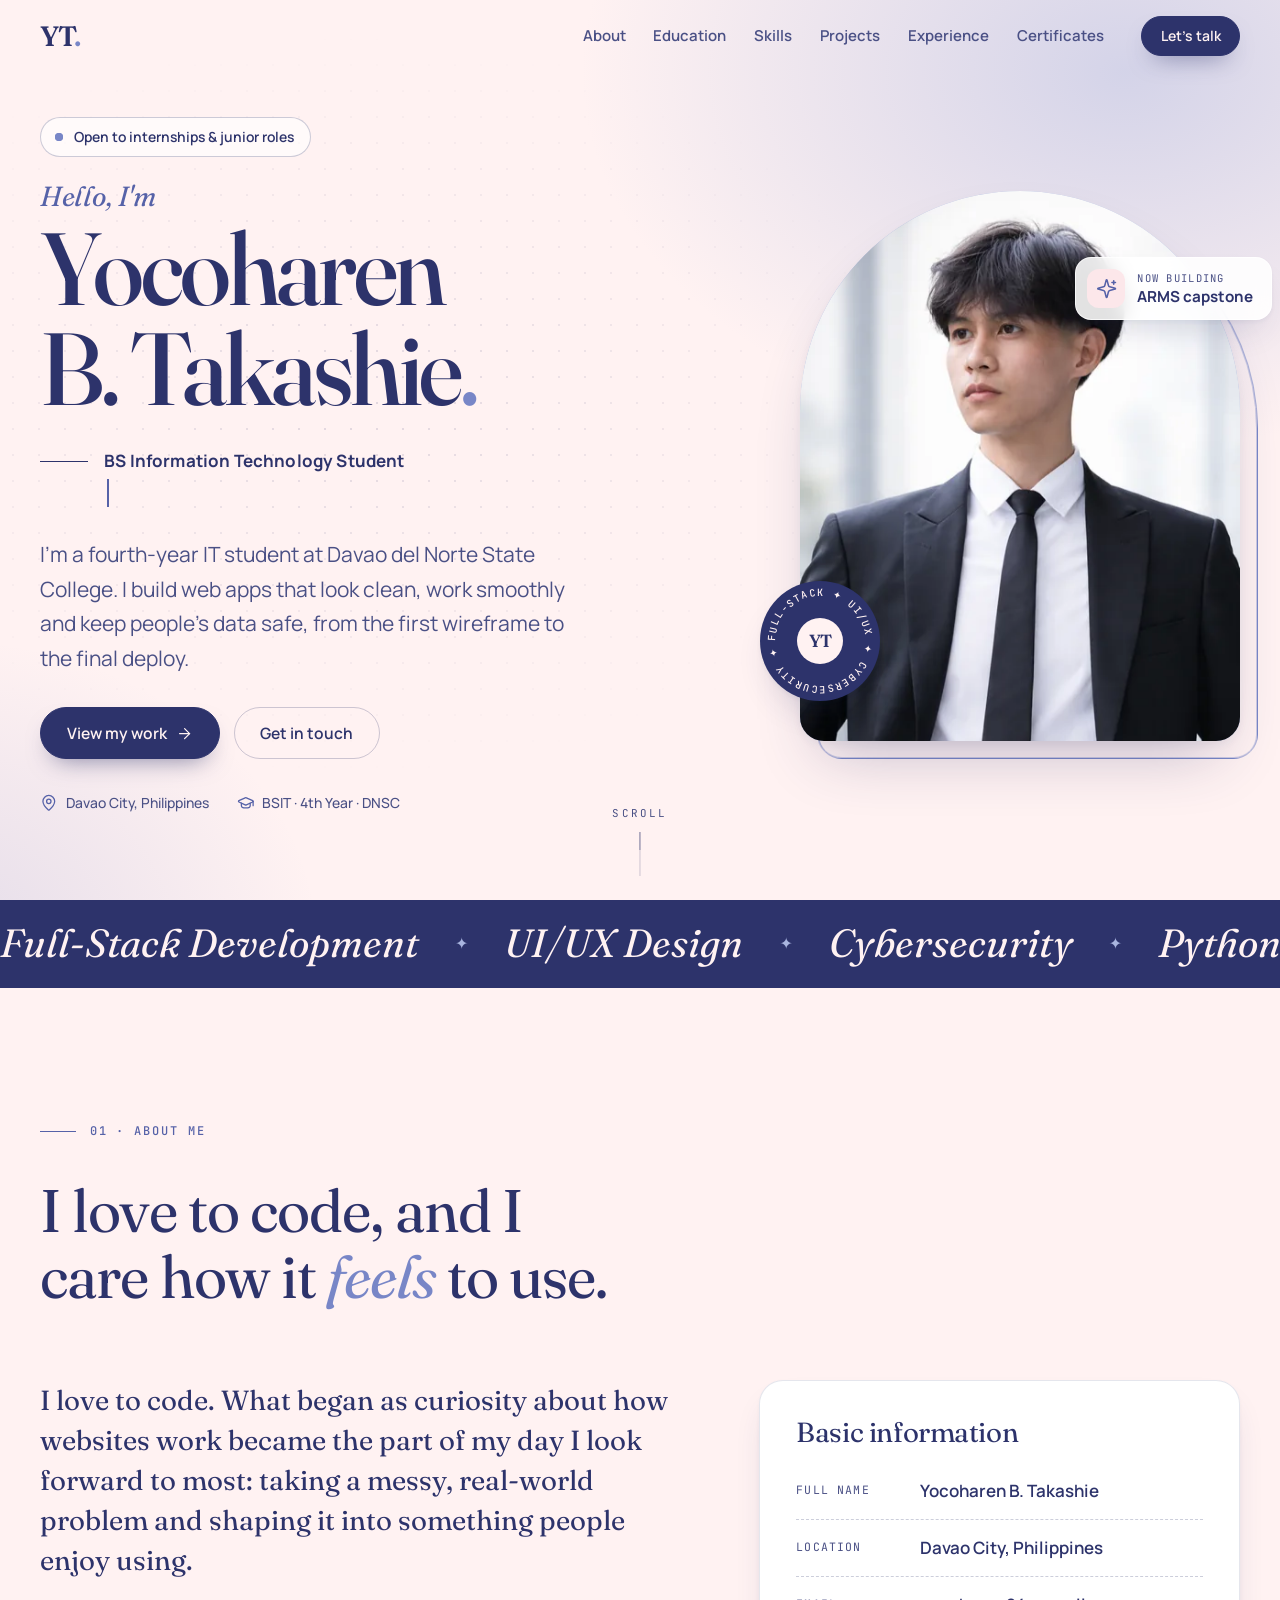
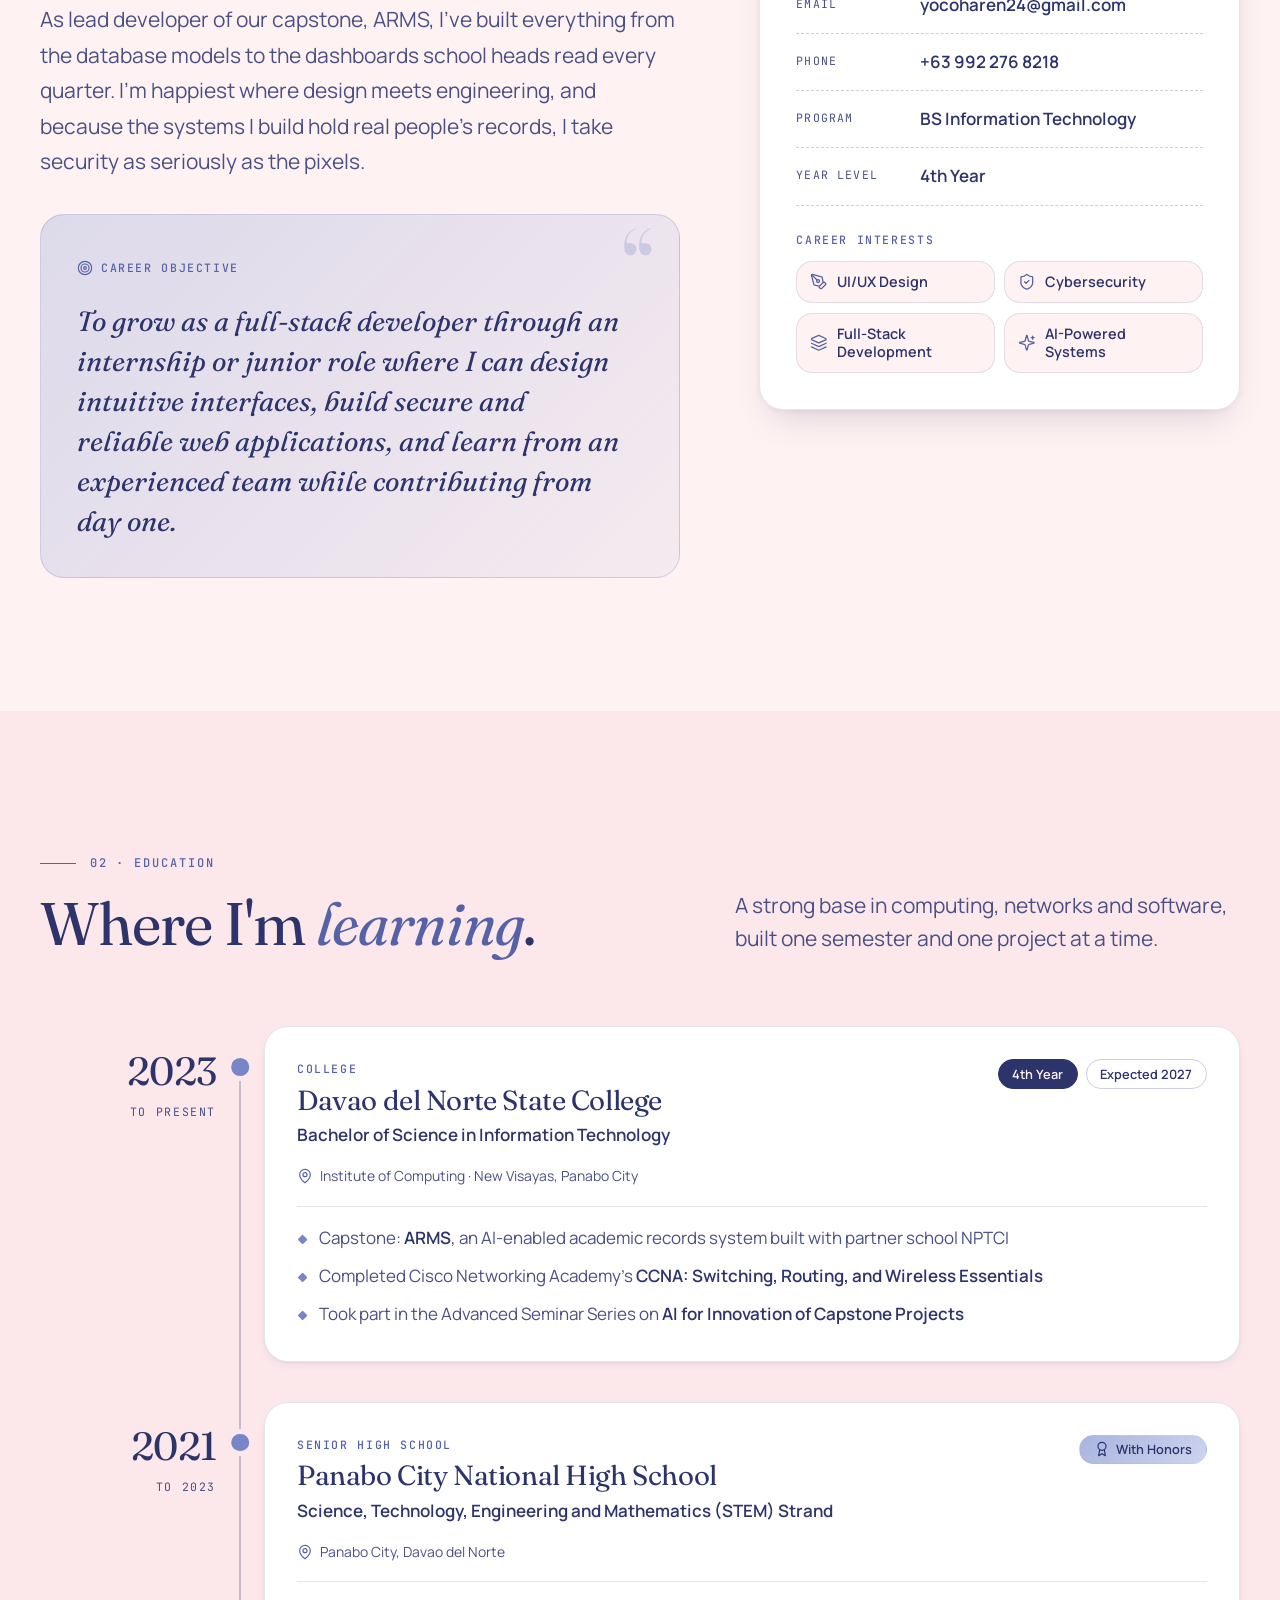
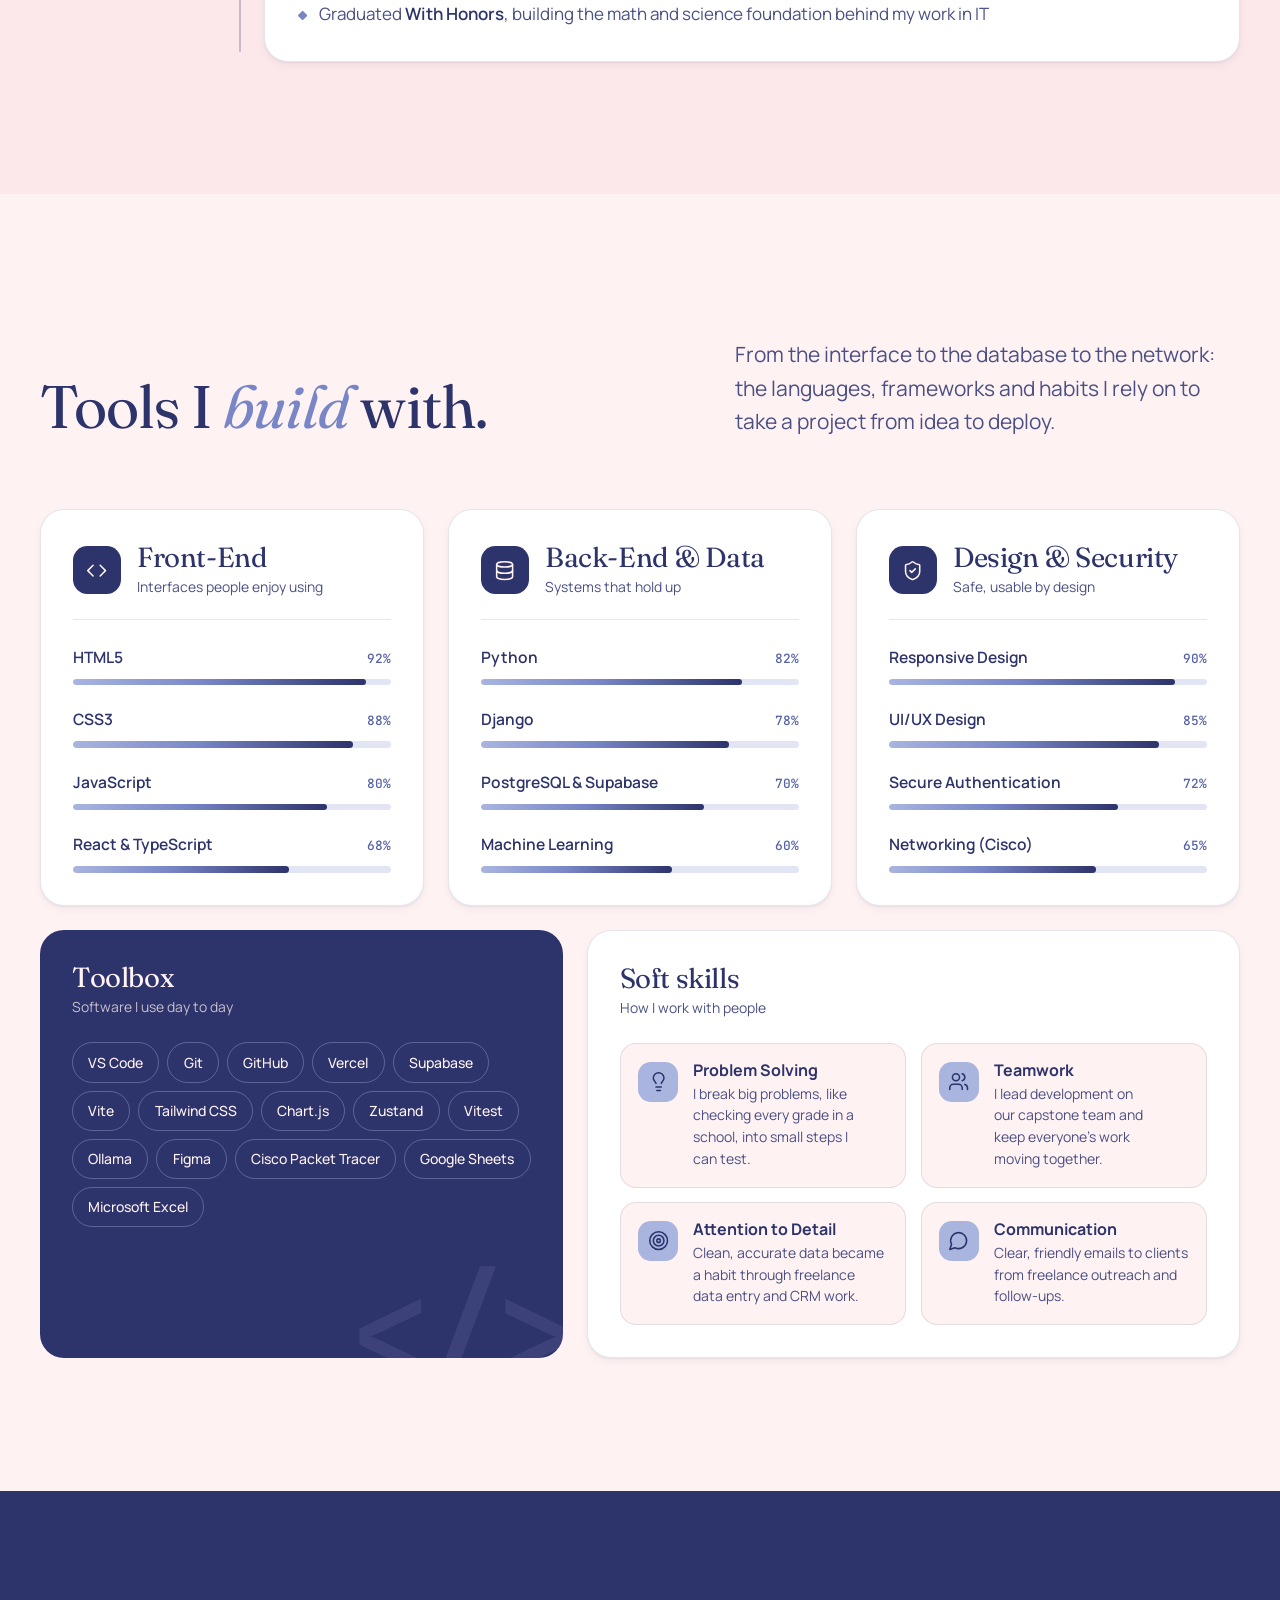
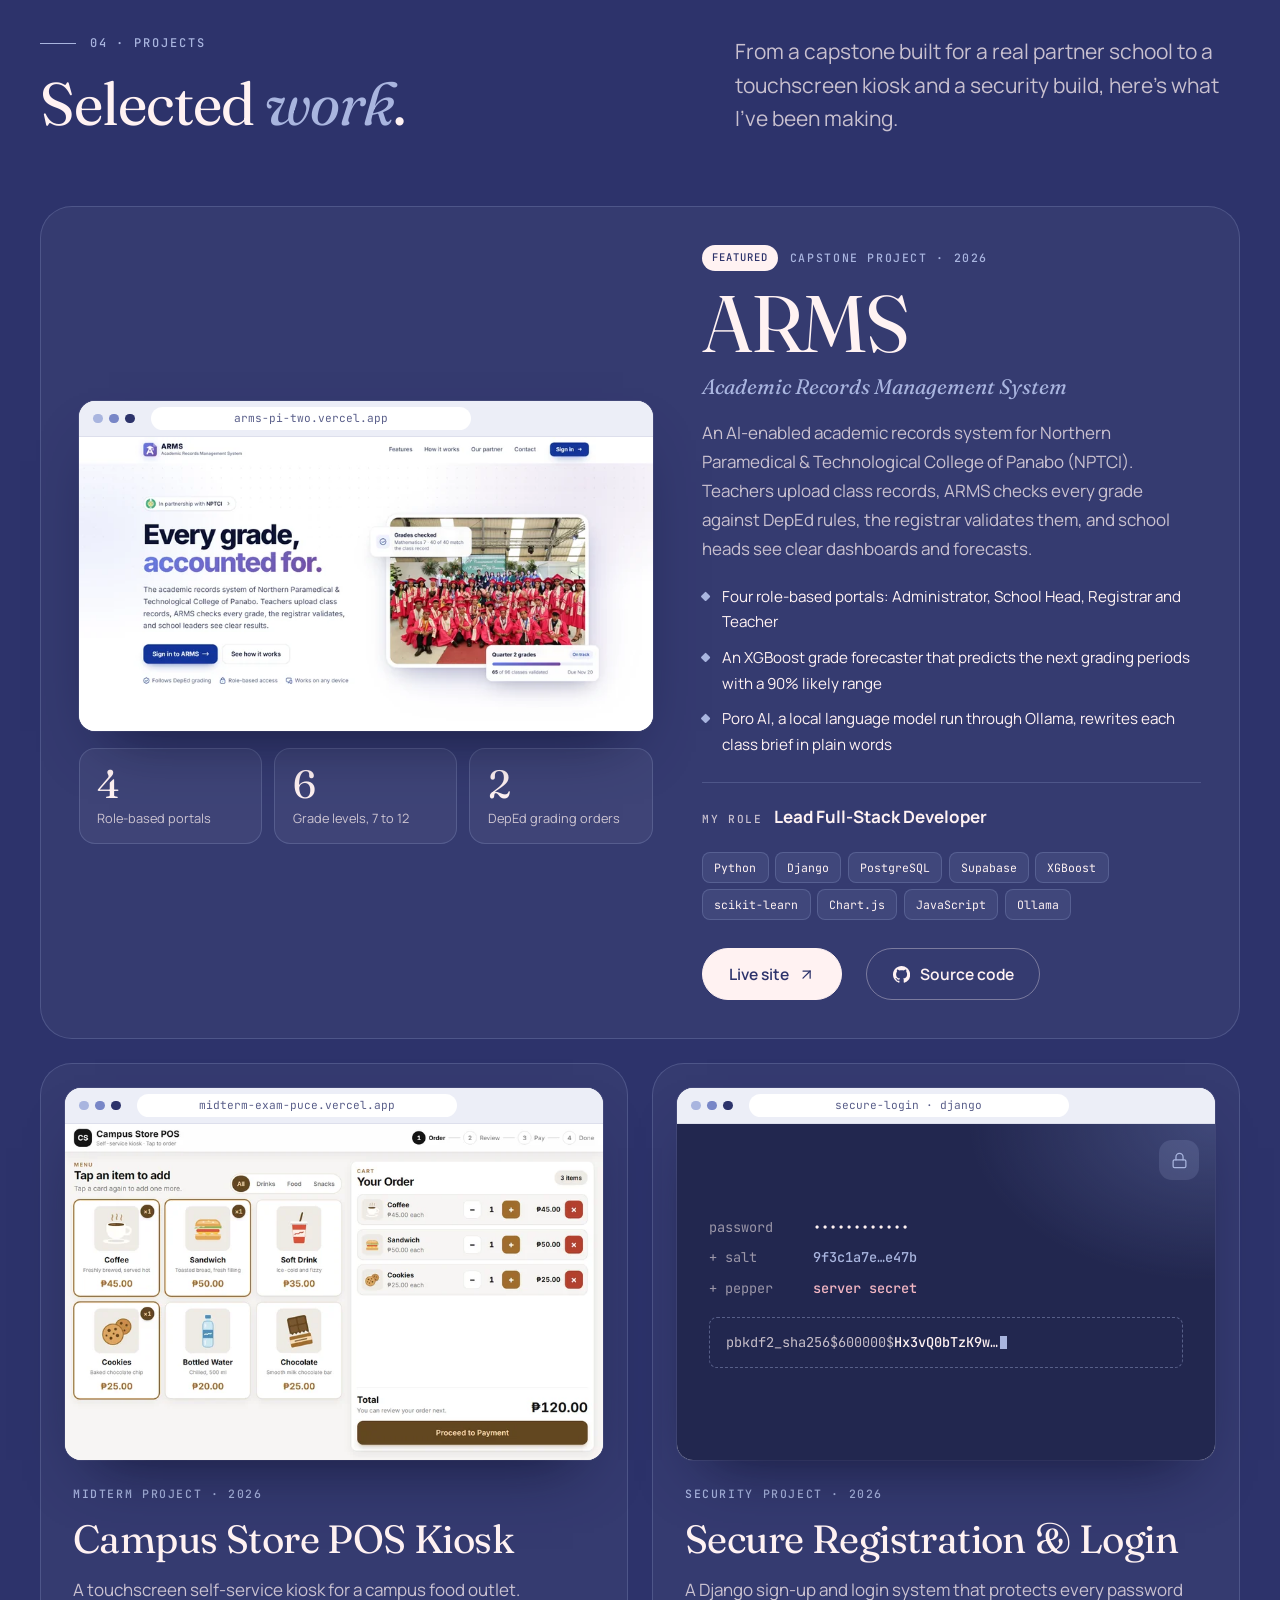
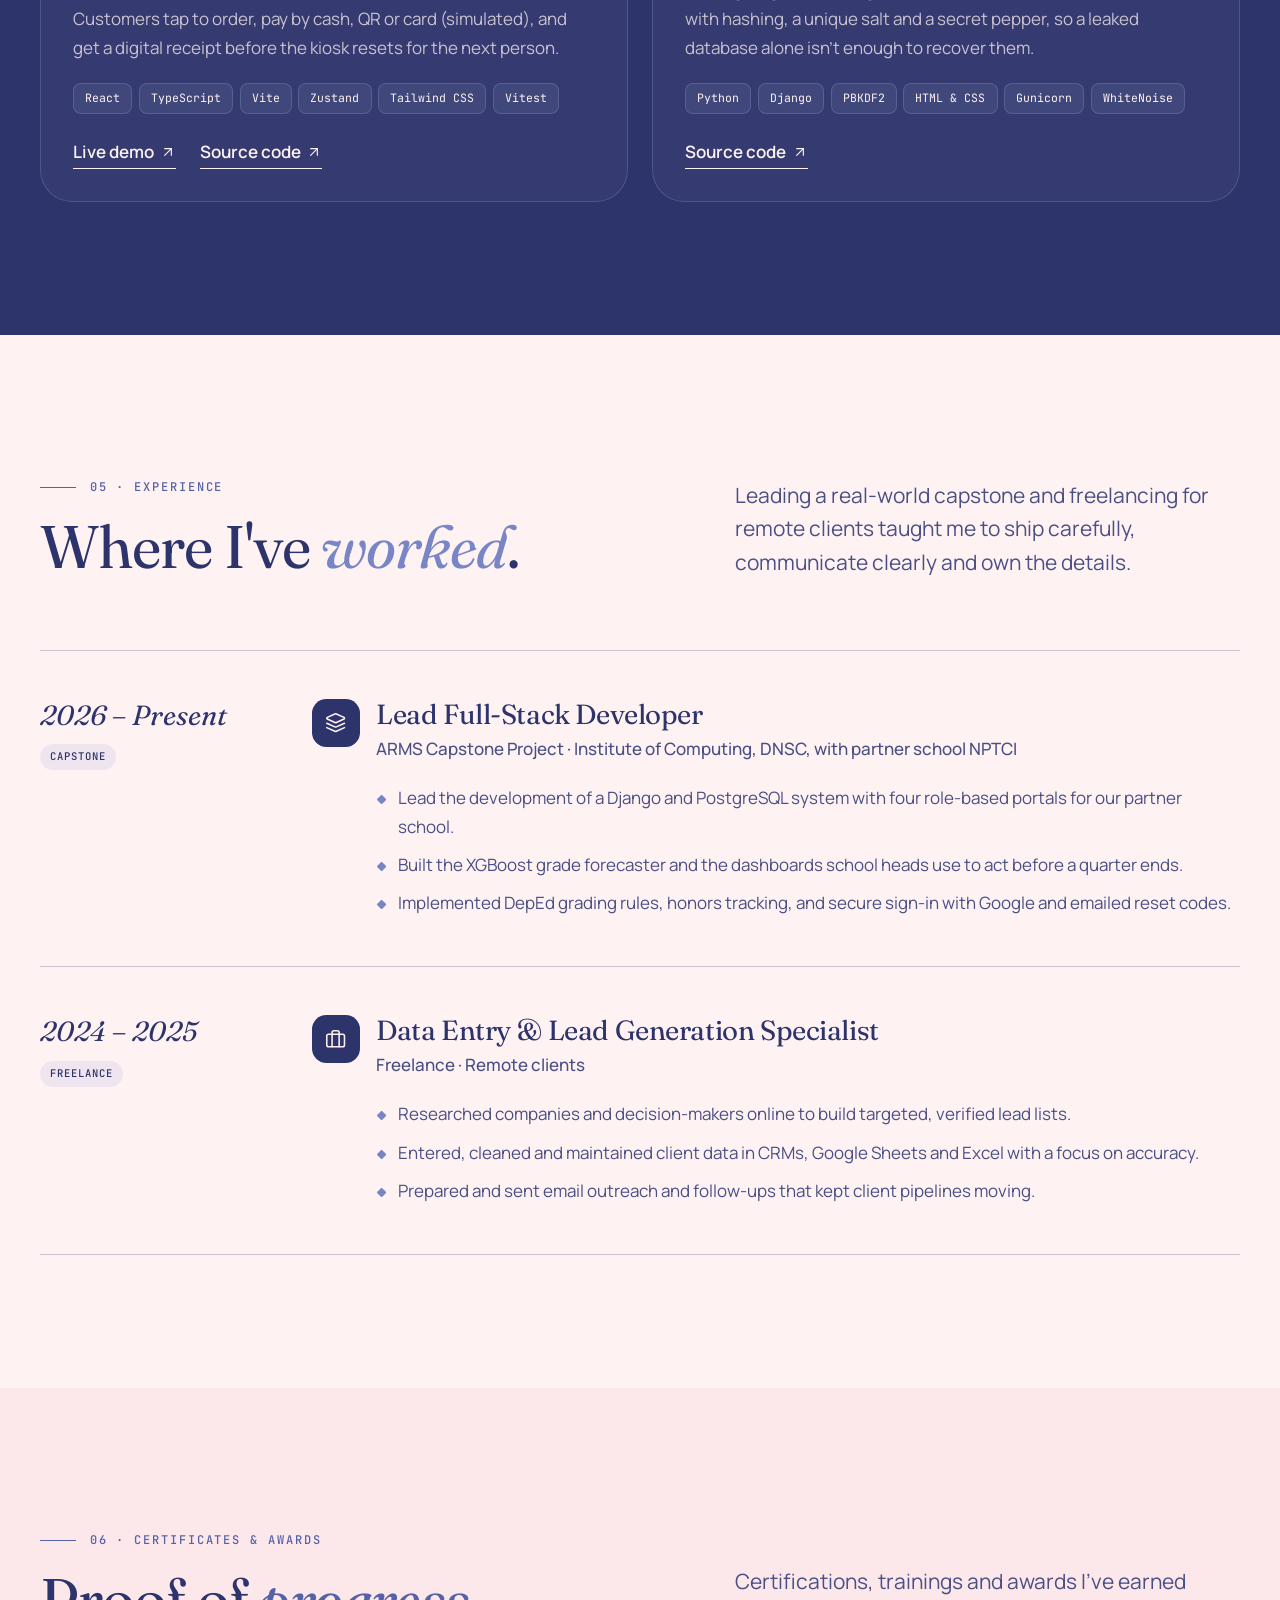
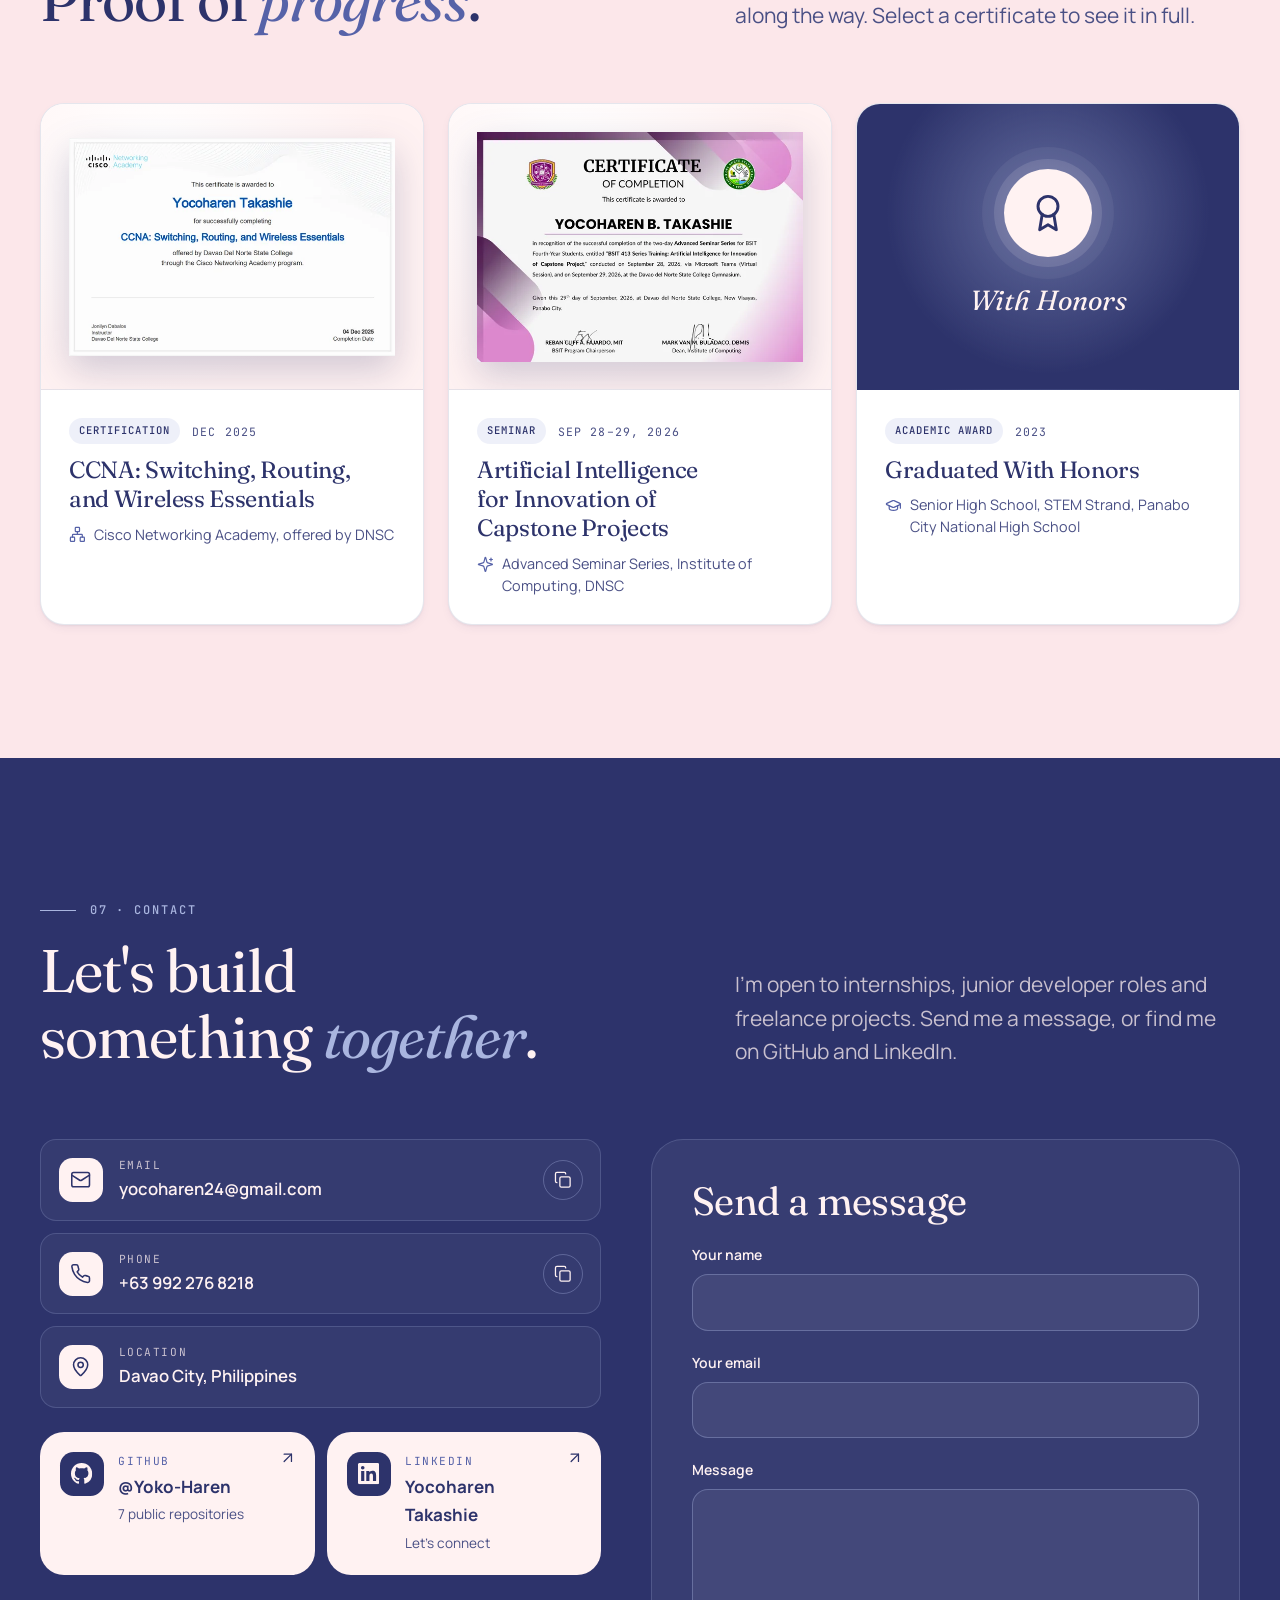
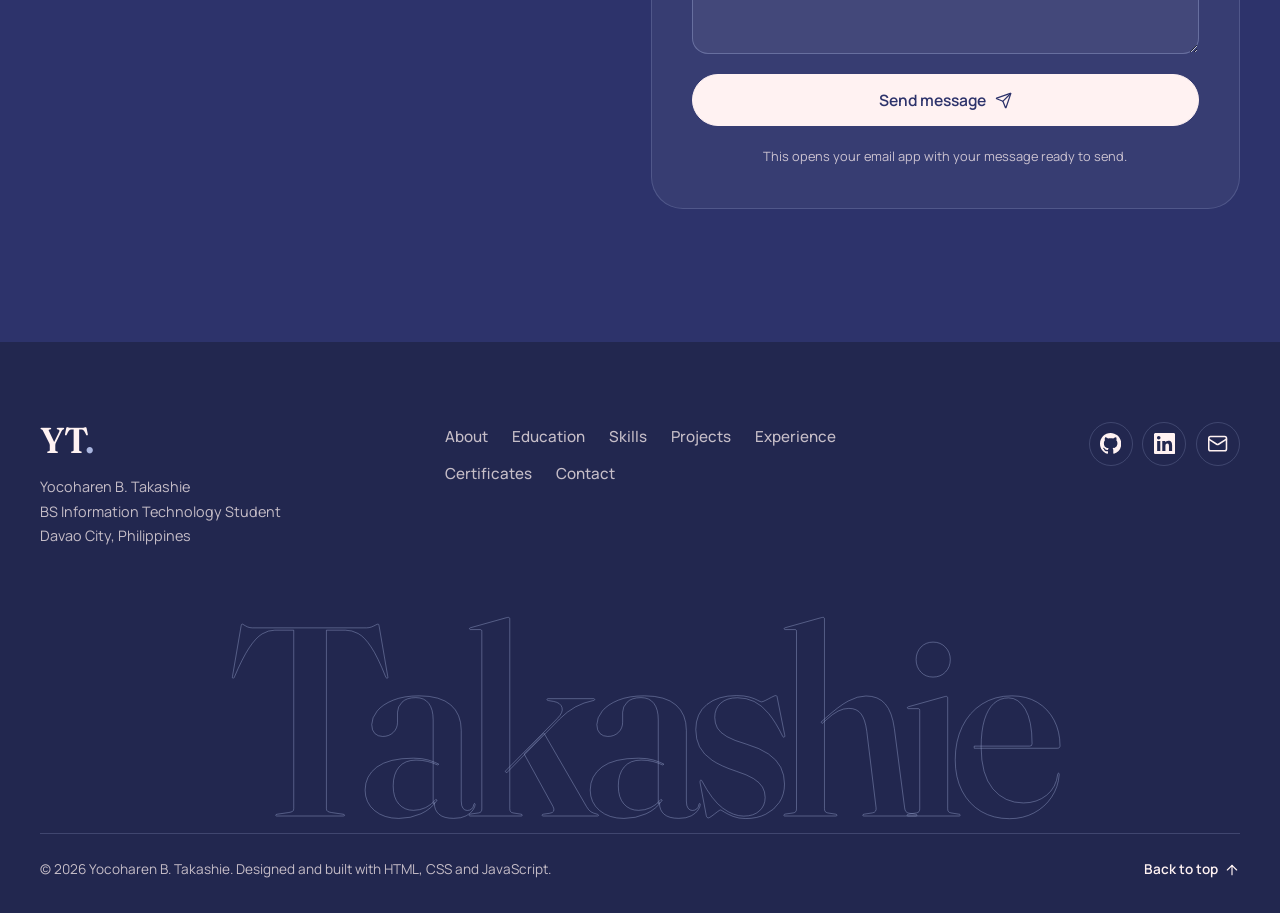
==== commit c073fcee: "Polish responsive layout for phones and tablets - Give single-column grids minmax(0, 1fr) columns so" ====
--- a/index.html
+++ b/index.html
@@ -223,7 +223,7 @@
             <dl class="info-list">
               <div class="info-list__row"><dt>Full name</dt><dd>Yocoharen B. Takashie</dd></div>
               <div class="info-list__row"><dt>Location</dt><dd>Davao City, Philippines</dd></div>
-              <div class="info-list__row"><dt>Email</dt><dd><a href="mailto:yocoharen24@gmail.com">yocoharen24@gmail.com</a></dd></div>
+              <div class="info-list__row"><dt>Email</dt><dd><a href="mailto:yocoharen24@gmail.com">yocoharen24<wbr>@gmail.com</a></dd></div>
               <div class="info-list__row"><dt>Phone</dt><dd><a href="tel:+639922768218">+63 992 276 8218</a></dd></div>
               <div class="info-list__row"><dt>Program</dt><dd>BS Information Technology</dd></div>
               <div class="info-list__row"><dt>Year level</dt><dd>4th Year</dd></div>
@@ -683,7 +683,7 @@
                 <span class="contact-item__icon"><svg class="icon" aria-hidden="true"><use href="#i-mail"/></svg></span>
                 <span class="contact-item__text">
                   <span class="contact-item__label">Email</span>
-                  <a class="contact-item__value" href="mailto:yocoharen24@gmail.com">yocoharen24@gmail.com</a>
+                  <a class="contact-item__value" href="mailto:yocoharen24@gmail.com">yocoharen24<wbr>@gmail.com</a>
                 </span>
                 <button class="icon-btn" type="button" data-copy="yocoharen24@gmail.com" aria-label="Copy email address">
                   <svg class="icon icon-btn__copy" aria-hidden="true"><use href="#i-copy"/></svg>
@@ -764,7 +764,7 @@
       <div class="footer__top">
         <div class="footer__brand">
           <a class="footer__logo" href="#top" aria-label="Back to top">YT<span aria-hidden="true">.</span></a>
-          <p>Yocoharen B. Takashie<br>BS Information Technology Student · Davao City, Philippines</p>
+          <p>Yocoharen B. Takashie<br>BS Information Technology Student<br>Davao City, Philippines</p>
         </div>
 
         <nav class="footer__nav" aria-label="Footer">
--- a/css/layout.css
+++ b/css/layout.css
@@ -1,6 +1,13 @@
 /* ==========================================================================
    Layout: section spacing, section headings and the section themes
    ========================================================================== */
+
+/* Trims decorative overflow (hover highlights, offset frames) at the screen
+   edges. On <body> this would be handed to the viewport instead, and mobile
+   Chrome would still widen the page; `clip` also keeps sticky elements working. */
+main {
+  overflow-x: clip;
+}
 
 .section {
   position: relative;
@@ -34,6 +41,7 @@
 
 .section-head {
   display: grid;
+  grid-template-columns: minmax(0, 1fr);
   gap: 1.25rem;
   margin-bottom: clamp(2.75rem, 2rem + 3vw, 4.5rem);
 }
--- a/css/sections/hero.css
+++ b/css/sections/hero.css
@@ -35,6 +35,7 @@
 
 .hero__grid {
   display: grid;
+  grid-template-columns: minmax(0, 1fr);
   gap: clamp(3.5rem, 2rem + 4vw, 5rem);
   align-items: center;
 }
@@ -298,11 +299,12 @@
   }
 }
 
-/* Floating "now building" card */
+/* Floating "now building" card: over the jacket on small screens so it
+   never covers the face, beside the head on wide screens */
 .portrait__card {
   position: absolute;
-  top: 12%;
-  right: -1rem;
+  right: -0.75rem;
+  bottom: -1.25rem;
   display: flex;
   align-items: center;
   gap: 0.75rem;
@@ -315,9 +317,11 @@
   box-shadow: var(--shadow-m);
 }
 
-@media (min-width: 37.5em) {
+@media (min-width: 60em) {
   .portrait__card {
+    top: 12%;
     right: -2rem;
+    bottom: auto;
   }
 }
 
--- a/css/sections/about.css
+++ b/css/sections/about.css
@@ -4,6 +4,7 @@
 
 .about__grid {
   display: grid;
+  grid-template-columns: minmax(0, 1fr);
   gap: clamp(2.5rem, 2rem + 3vw, 4.5rem);
   align-items: start;
 }
@@ -126,7 +127,7 @@
 
 .info-list dd {
   font-weight: 600;
-  overflow-wrap: anywhere;
+  overflow-wrap: break-word;
 }
 
 /* Underline that draws in on hover */
--- a/css/sections/education.css
+++ b/css/sections/education.css
@@ -39,6 +39,7 @@
 .timeline__item {
   position: relative;
   display: grid;
+  grid-template-columns: minmax(0, 1fr);
   gap: 0.75rem;
   padding-left: 2.25rem;
 }
--- a/css/sections/skills.css
+++ b/css/sections/skills.css
@@ -4,6 +4,7 @@
 
 .skill-groups {
   display: grid;
+  grid-template-columns: minmax(0, 1fr);
   gap: 1.5rem;
 }
 
@@ -134,6 +135,7 @@
 
 .skills__extras {
   display: grid;
+  grid-template-columns: minmax(0, 1fr);
   gap: 1.5rem;
   margin-top: 1.5rem;
 }
@@ -172,11 +174,6 @@
   pointer-events: none;
 }
 
-.chip-list {
-  position: relative;
-  z-index: 1;
-}
-
 .soft-skills {
   border: 1px solid var(--line);
   background: var(--surface);
@@ -198,6 +195,8 @@
 }
 
 .chip-list {
+  position: relative;
+  z-index: 1;   /* above the faint code mark */
   display: flex;
   flex-wrap: wrap;
   gap: 0.5rem;
--- a/css/sections/projects.css
+++ b/css/sections/projects.css
@@ -142,8 +142,11 @@
 
 /* ---- Featured project --------------------------------------------------- */
 
+/* minmax(0, 1fr) lets single-column grids shrink below their content's
+   natural width instead of pushing past the screen edge on small phones */
 .project--featured {
   display: grid;
+  grid-template-columns: minmax(0, 1fr);
   gap: clamp(2rem, 1.5rem + 2vw, 3.5rem);
   align-items: center;
   padding: clamp(1.25rem, 0.75rem + 2vw, 2.75rem);
@@ -160,6 +163,7 @@
 
 .project__visual {
   display: grid;
+  grid-template-columns: minmax(0, 1fr);
   gap: 1rem;
 }
 
@@ -191,6 +195,20 @@
   font-size: 0.8rem;
   line-height: 1.35;
   color: var(--ink-soft);
+}
+
+@media (max-width: 30em) {
+  .project__stats {
+    gap: 0.5rem;
+  }
+
+  .project__stats div {
+    padding: 0.8rem 0.75rem;
+  }
+
+  .project__stats dt {
+    font-size: 0.72rem;
+  }
 }
 
 .project--featured .project__title {
@@ -254,6 +272,7 @@
 
 .projects__grid {
   display: grid;
+  grid-template-columns: minmax(0, 1fr);
   gap: 1.5rem;
   margin-top: 1.5rem;
 }
--- a/css/sections/experience.css
+++ b/css/sections/experience.css
@@ -10,6 +10,7 @@
   position: relative;
   isolation: isolate;
   display: grid;
+  grid-template-columns: minmax(0, 1fr);
   gap: 1.25rem;
   padding-block: clamp(2rem, 1.5rem + 2vw, 3rem);
   border-bottom: 1px solid var(--line-strong);
--- a/css/sections/certifications.css
+++ b/css/sections/certifications.css
@@ -4,6 +4,7 @@
 
 .certs__grid {
   display: grid;
+  grid-template-columns: minmax(0, 1fr);
   gap: 1.5rem;
 }
 
--- a/css/sections/contact.css
+++ b/css/sections/contact.css
@@ -4,6 +4,7 @@
 
 .contact__grid {
   display: grid;
+  grid-template-columns: minmax(0, 1fr);
   gap: clamp(2rem, 1.5rem + 2vw, 3.5rem);
 }
 
@@ -63,9 +64,9 @@
 }
 
 .contact-item__value {
-  font-size: 1.05rem;
+  font-size: clamp(0.95rem, 0.88rem + 0.35vw, 1.05rem);
   font-weight: 600;
-  overflow-wrap: anywhere;
+  overflow-wrap: break-word;   /* the <wbr> before "@" is the preferred break */
   transition: color var(--dur-fast);
 }
 
--- a/css/sections/footer.css
+++ b/css/sections/footer.css
@@ -130,6 +130,7 @@
   place-items: center;
   width: 3.25rem;
   height: 3.25rem;
+  border: 1px solid rgba(169, 181, 223, 0.4);   /* keeps it visible over navy sections */
   border-radius: 50%;
   background: var(--navy);
   color: var(--blush);
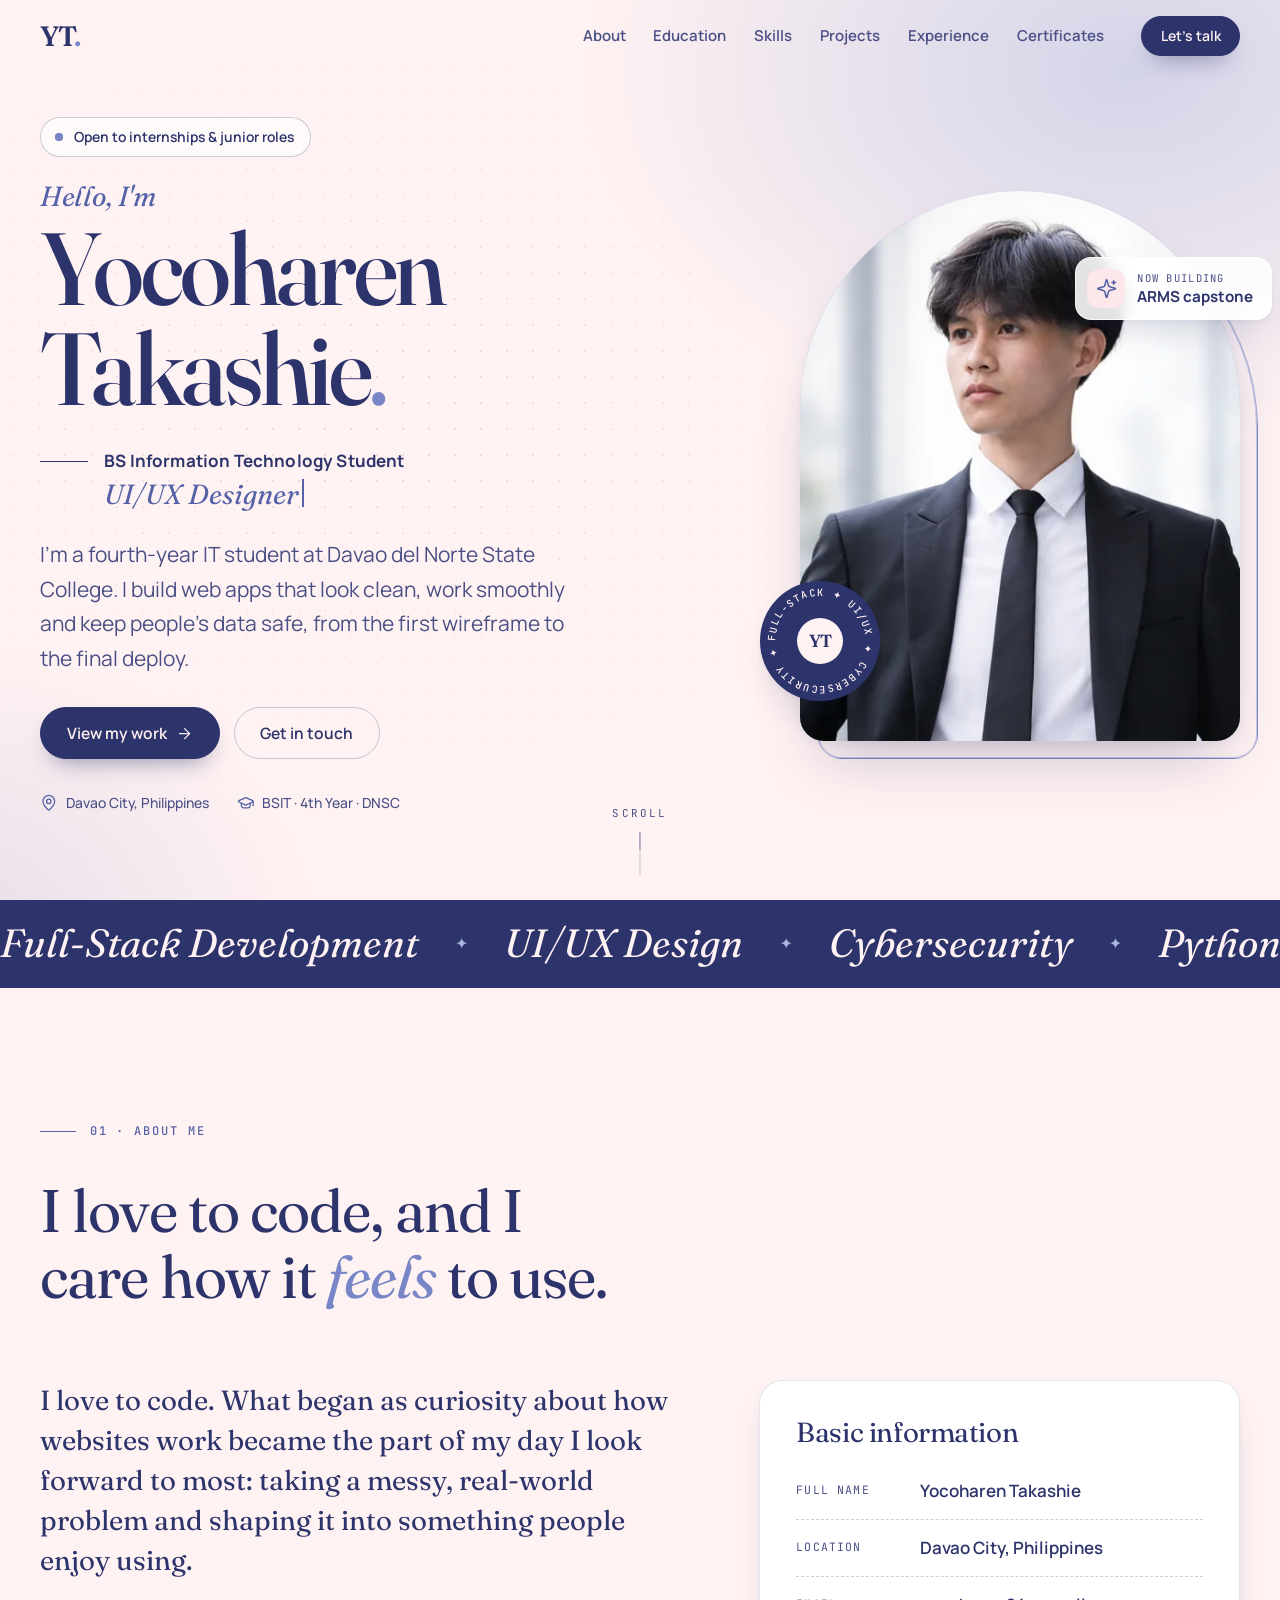
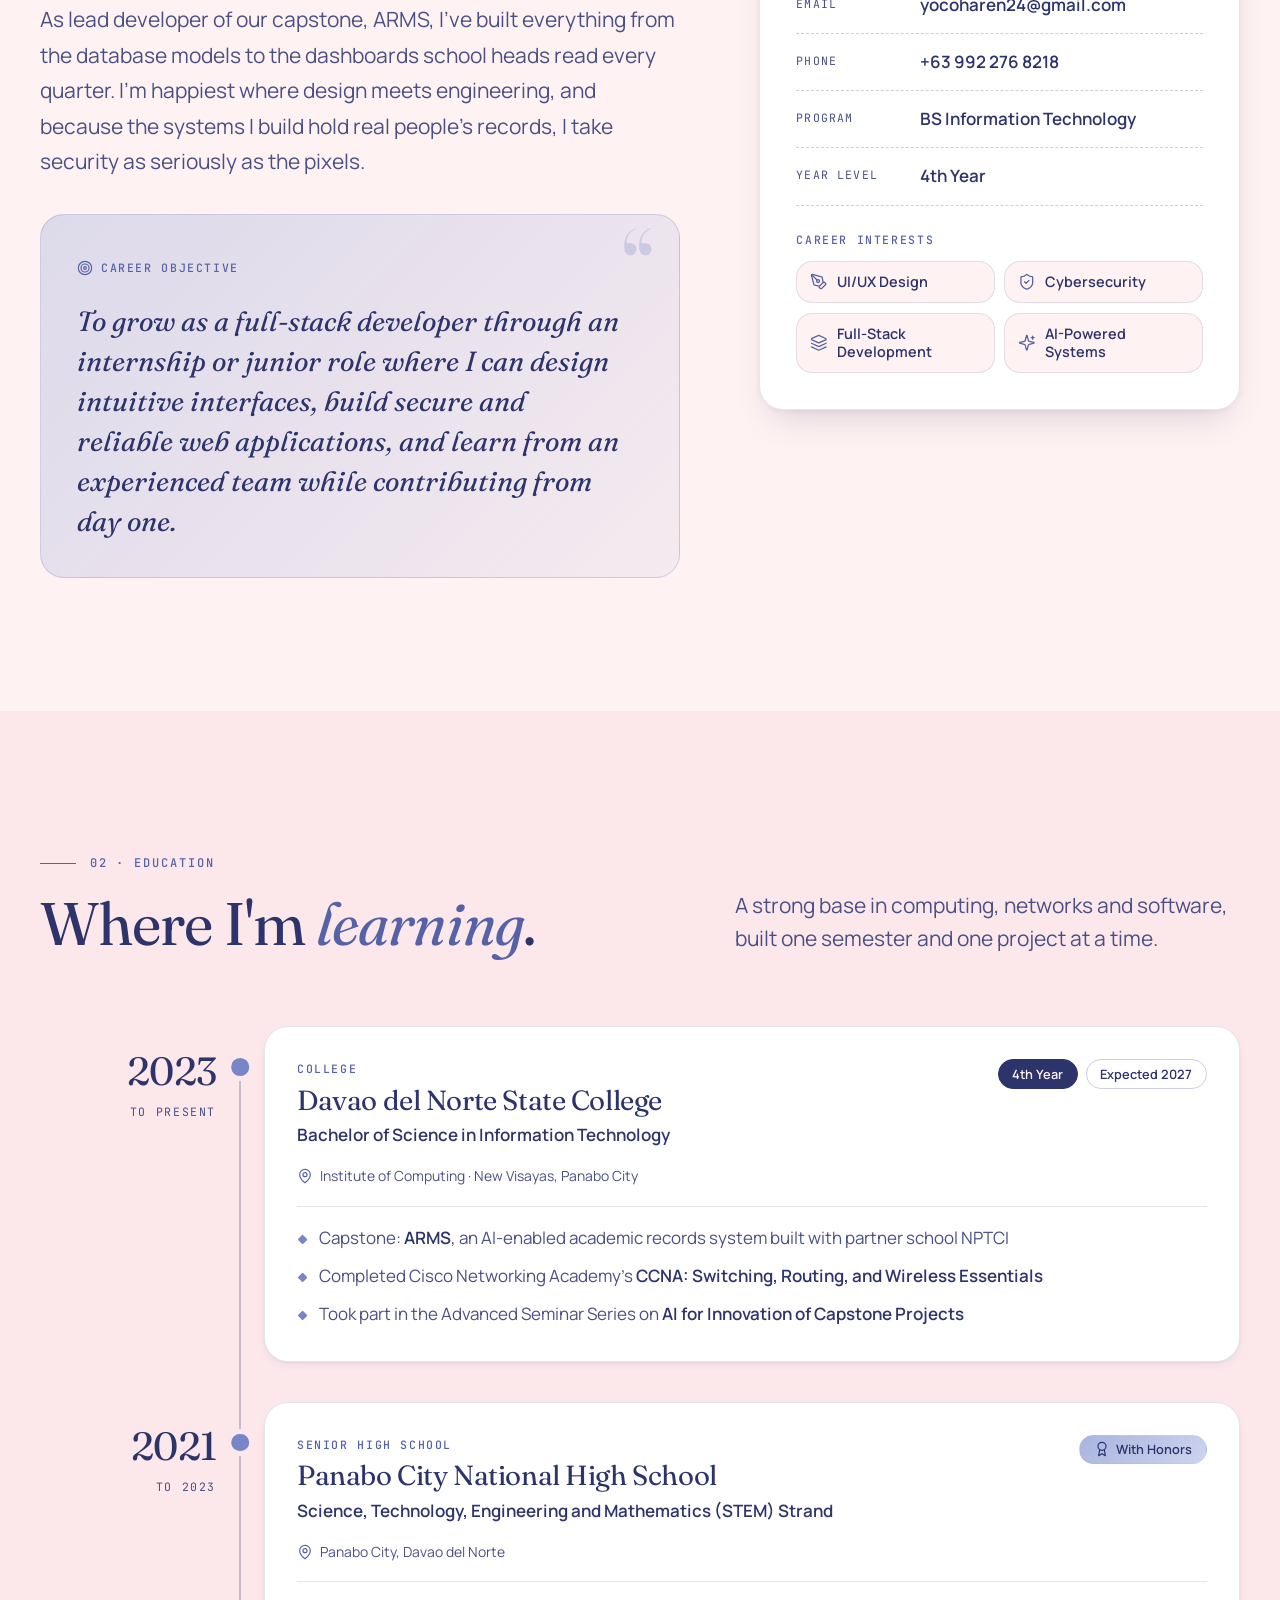
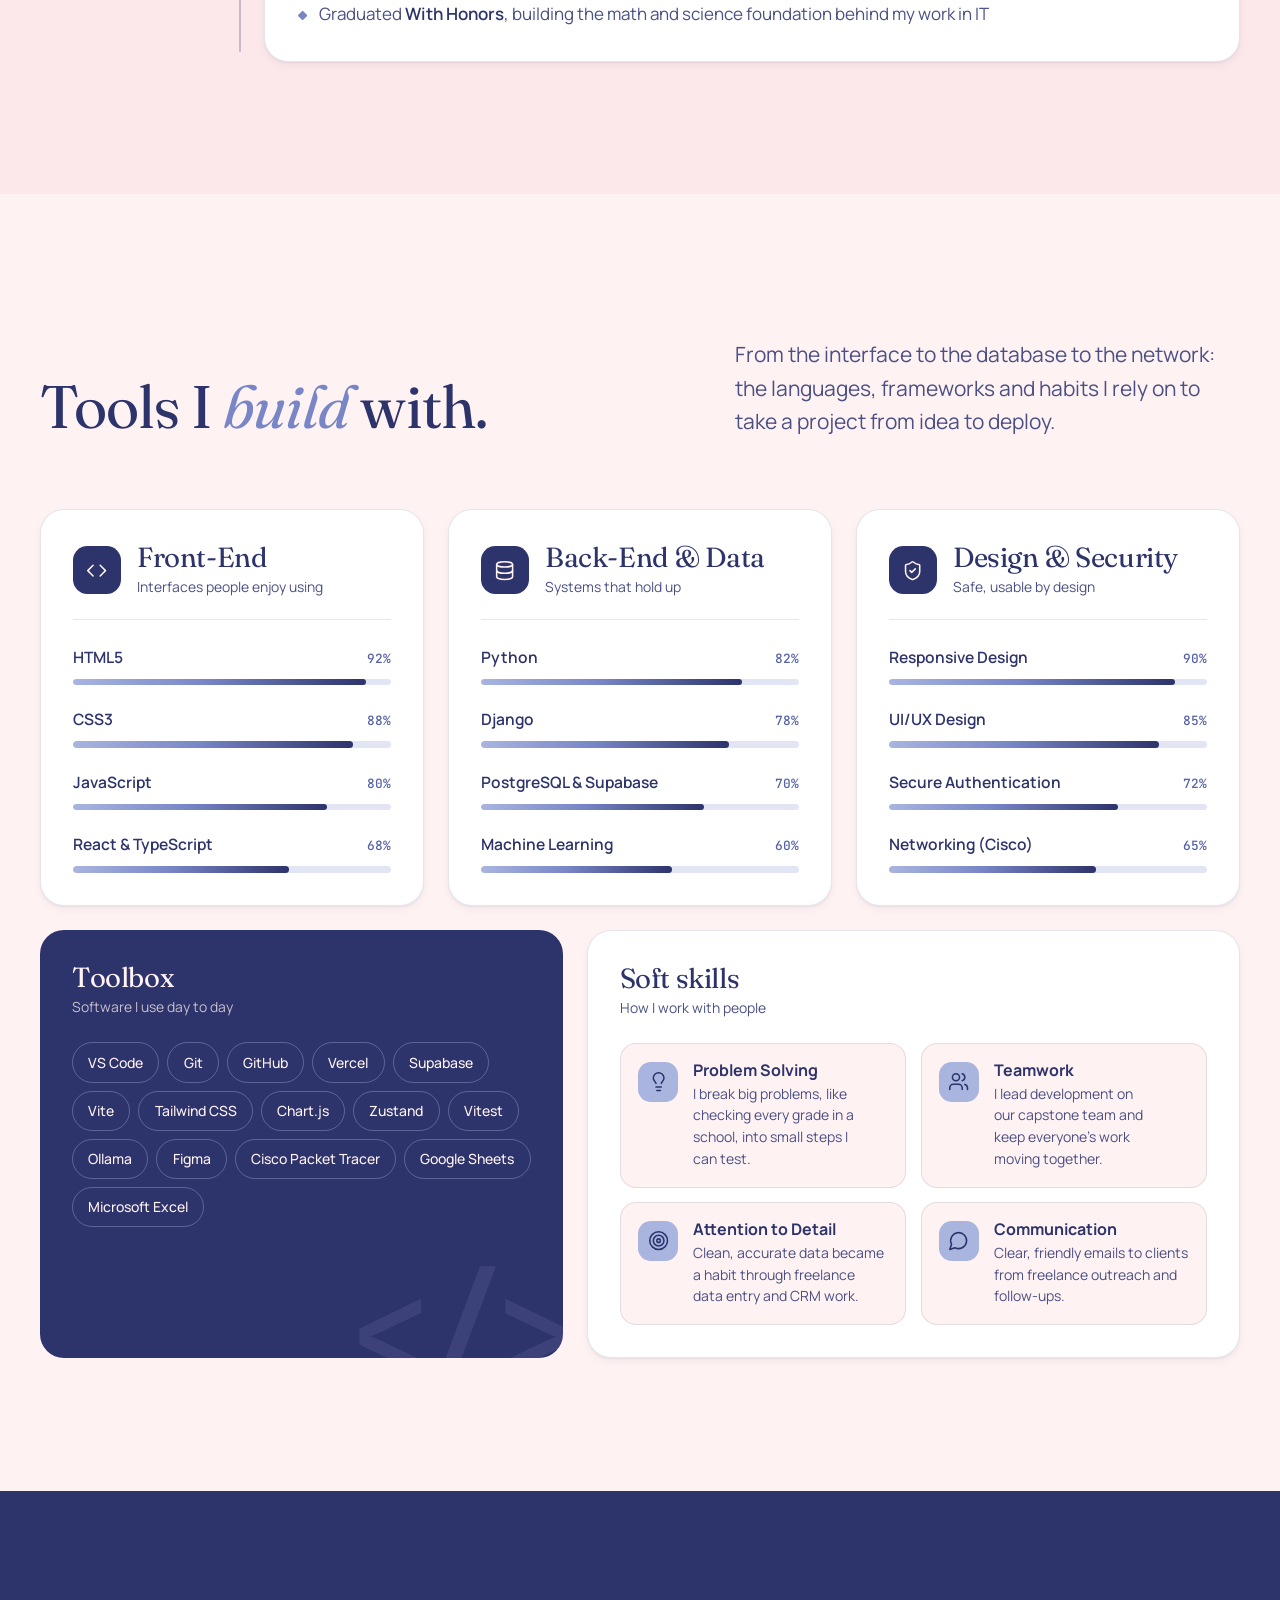
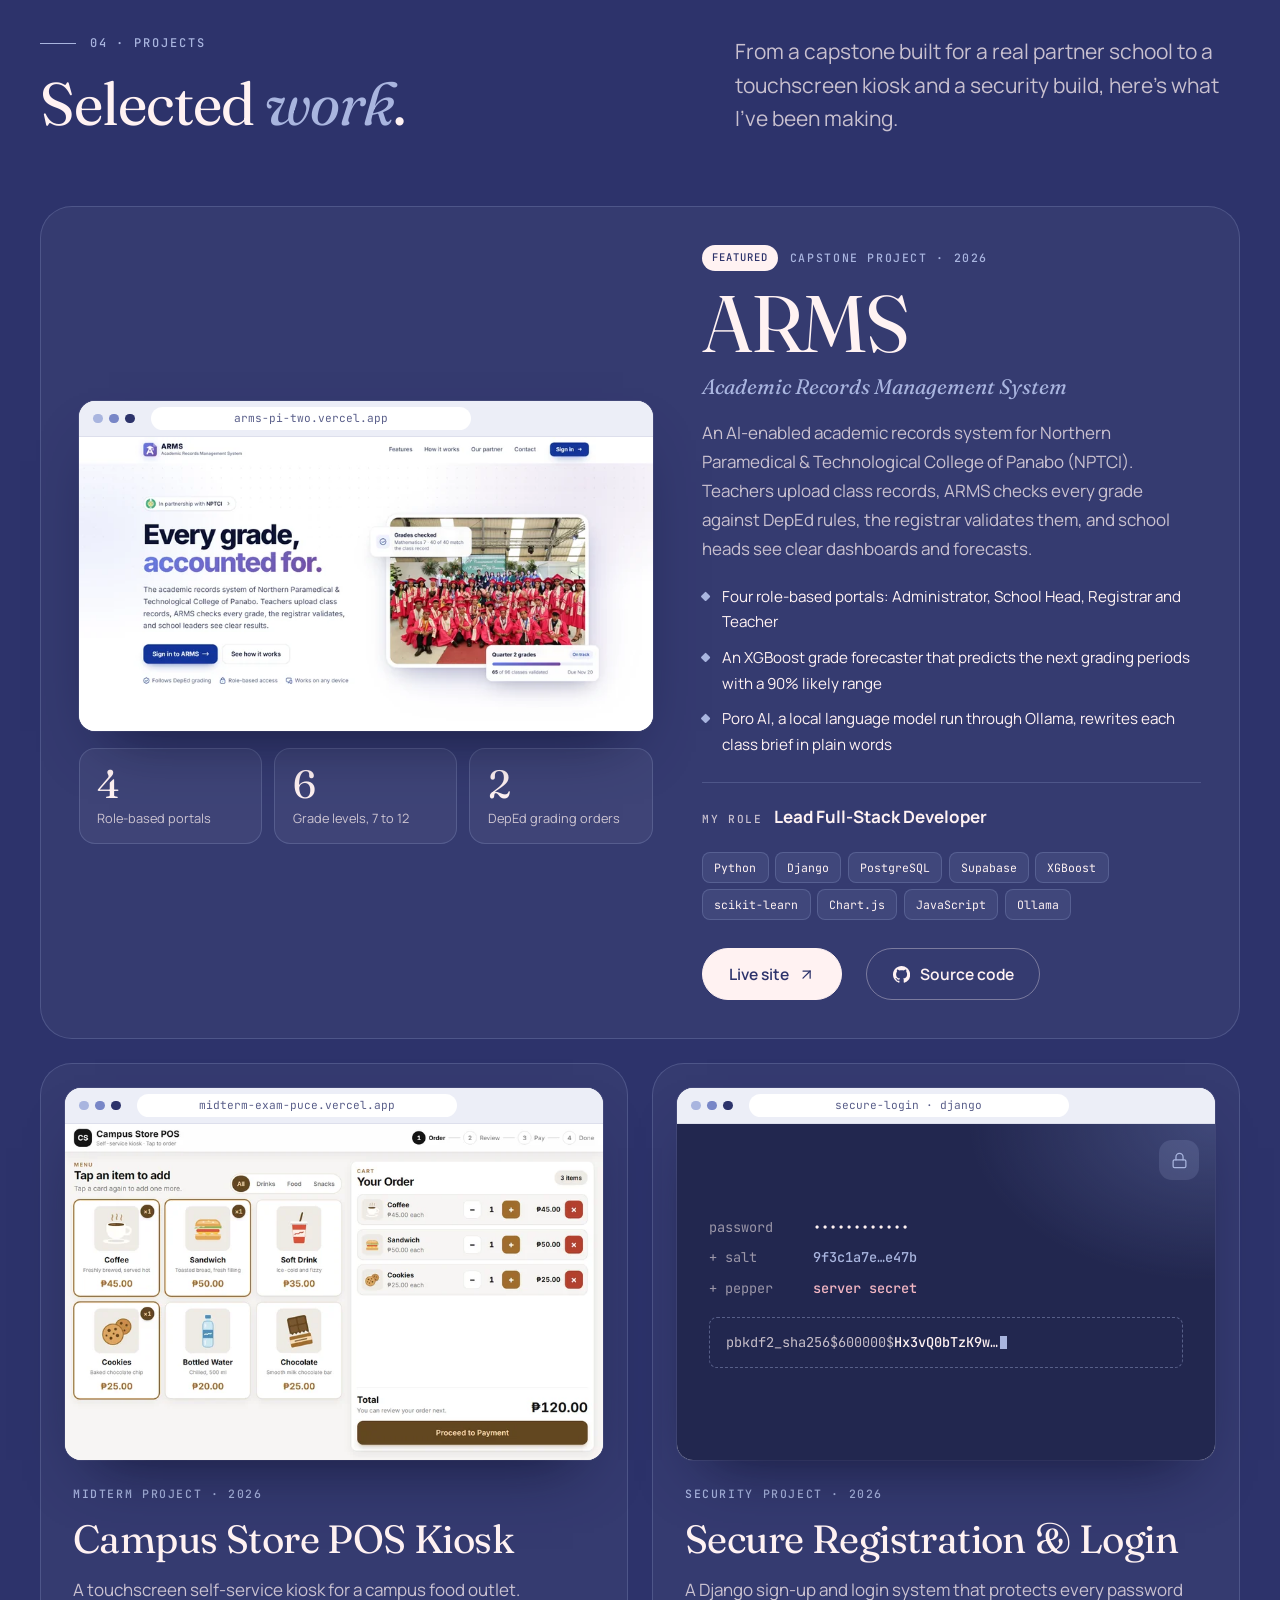
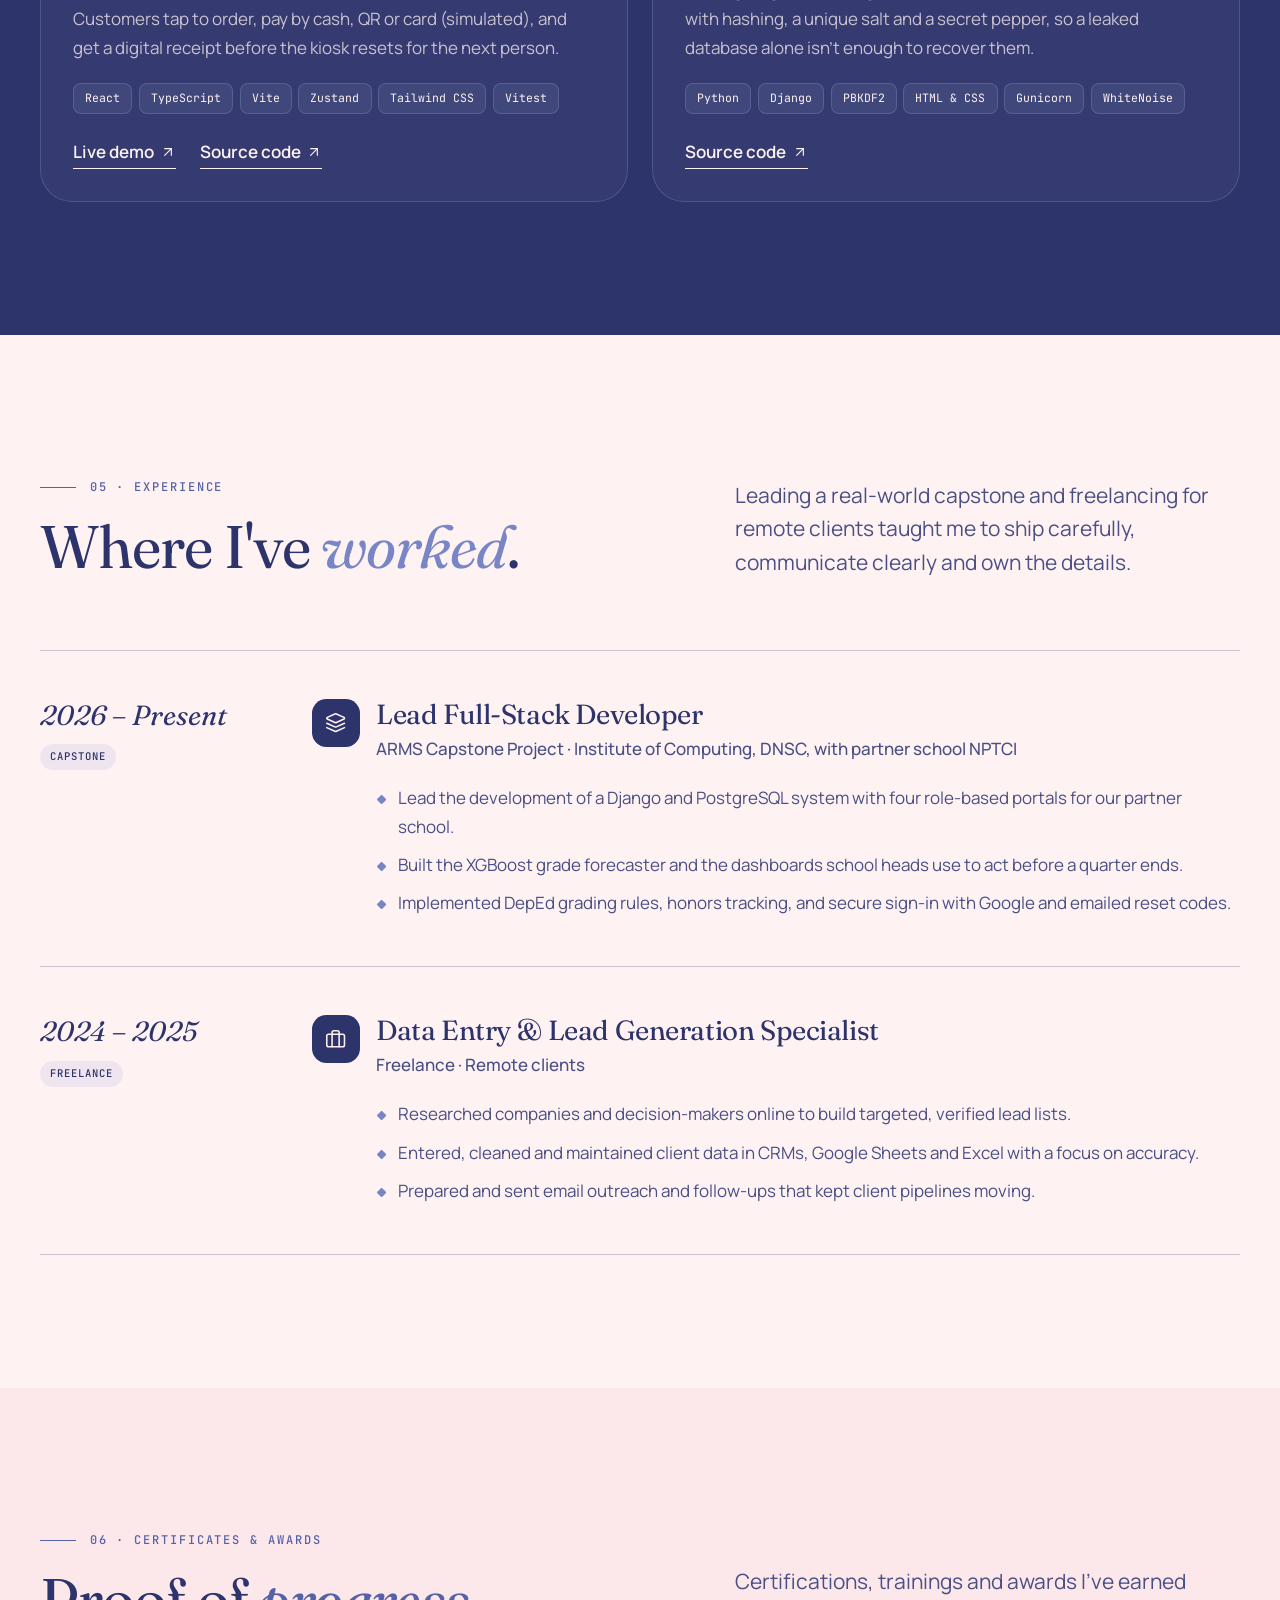
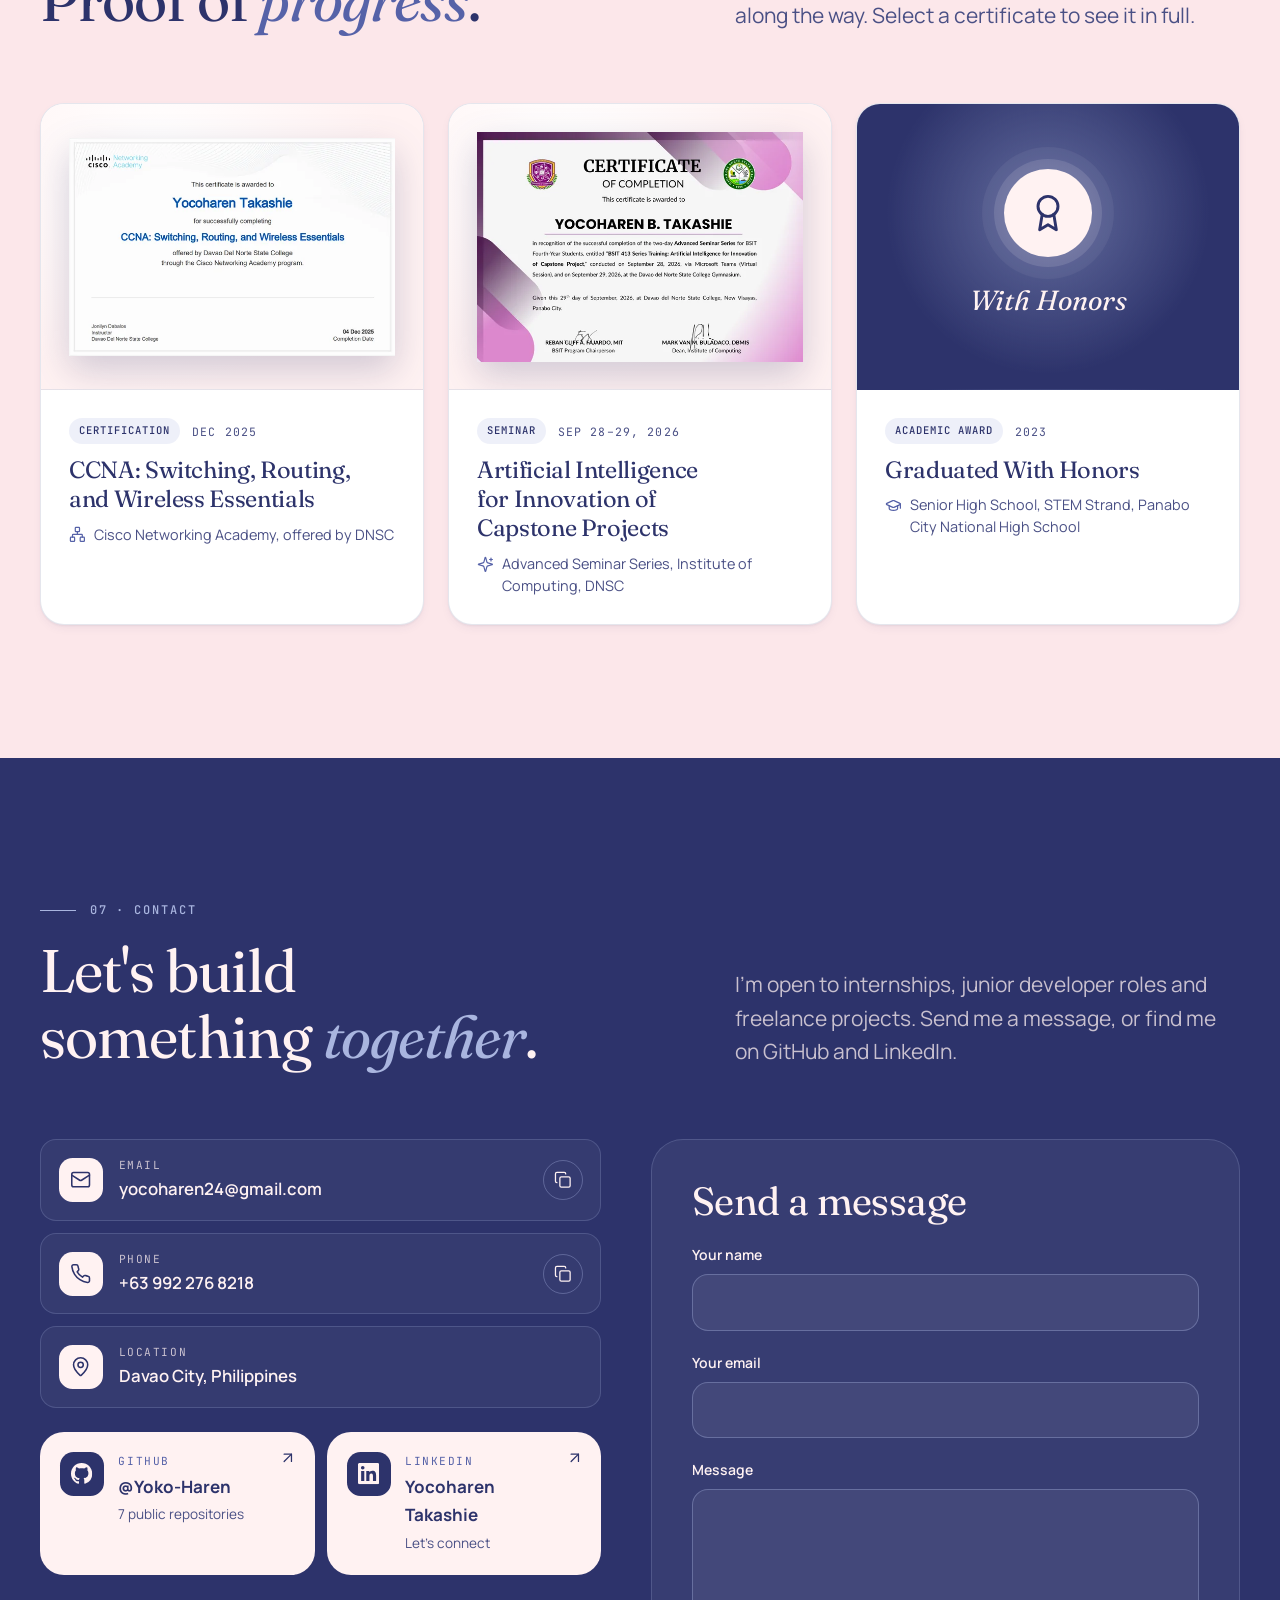
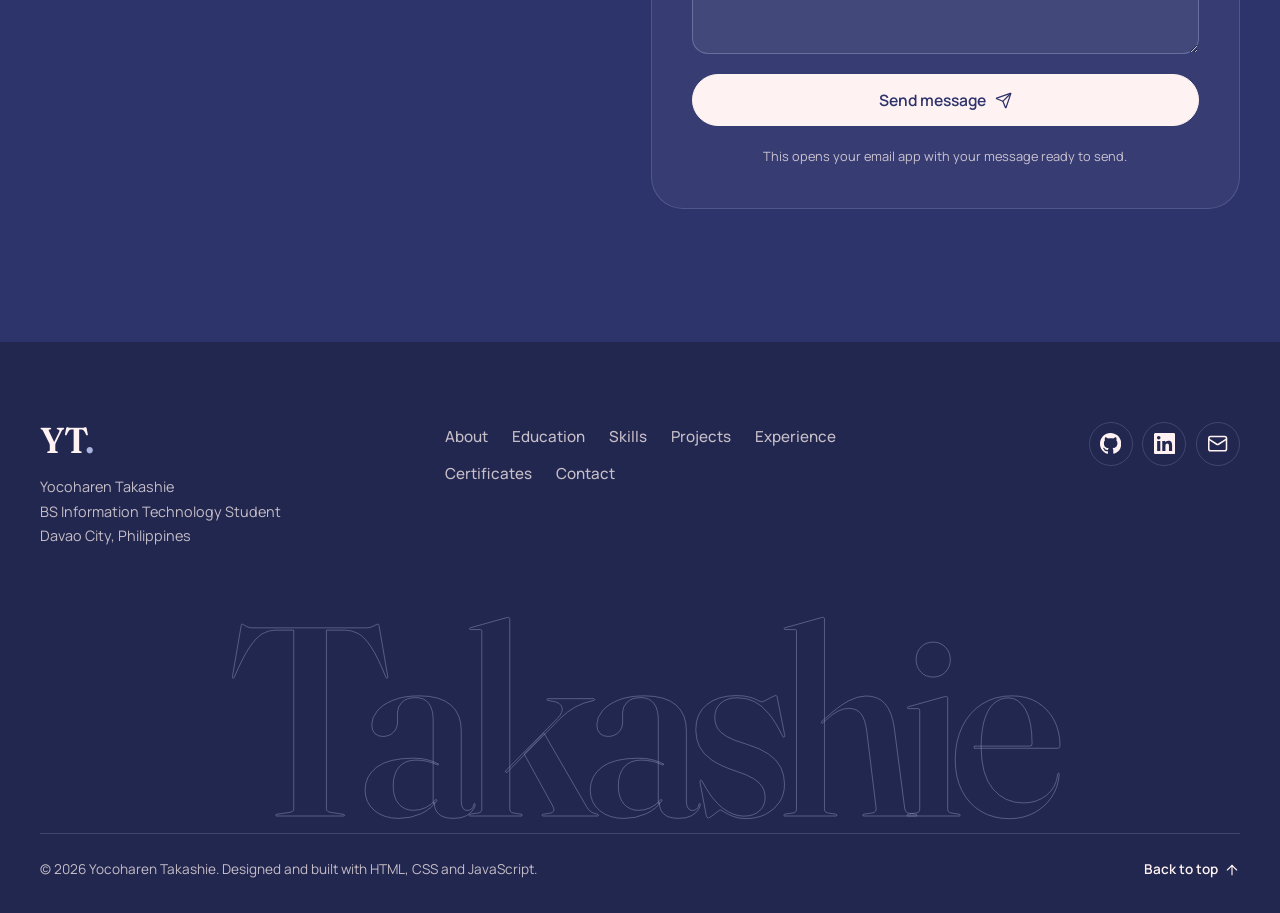
==== commit 6d4020c5: "Use "Yocoharen Takashie" as the display name Drop the middle initial everywhere to match LinkedIn: p" ====
--- a/index.html
+++ b/index.html
@@ -3,12 +3,26 @@
 <head>
   <meta charset="UTF-8">
   <meta name="viewport" content="width=device-width, initial-scale=1">
-  <title>Yocoharen B. Takashie | IT Student &amp; Full-Stack Developer</title>
-  <meta name="description" content="Curriculum vitae of Yocoharen B. Takashie, a fourth-year BS Information Technology student at Davao del Norte State College and full-stack developer with a passion for UI/UX design and cybersecurity.">
-  <meta name="author" content="Yocoharen B. Takashie">
+  <title>Yocoharen Takashie | IT Student &amp; Full-Stack Developer</title>
+  <meta name="description" content="Curriculum vitae of Yocoharen Takashie, a fourth-year BS Information Technology student at Davao del Norte State College and full-stack developer with a passion for UI/UX design and cybersecurity.">
+  <meta name="author" content="Yocoharen Takashie">
   <meta name="theme-color" content="#FFF2F2">
 
+  <!-- Link previews on Facebook, Messenger, LinkedIn and others -->
+  <meta property="og:type" content="profile">
+  <meta property="og:title" content="Yocoharen Takashie | IT Student &amp; Full-Stack Developer">
+  <meta property="og:description" content="Fourth-year BS Information Technology student at Davao del Norte State College, lead developer of the ARMS capstone, and full-stack developer with a passion for UI/UX and cybersecurity.">
+  <meta property="og:image" content="assets/img/og-image.jpg">
+  <meta property="og:image:width" content="1200">
+  <meta property="og:image:height" content="630">
+  <meta property="og:image:alt" content="Yocoharen Takashie, BS Information Technology Student and Full-Stack Developer">
+  <meta property="profile:first_name" content="Yocoharen">
+  <meta property="profile:last_name" content="Takashie">
+  <meta name="twitter:card" content="summary_large_image">
+
+  <link rel="icon" href="favicon.ico" sizes="48x48">
   <link rel="icon" href="assets/icons/favicon.svg" type="image/svg+xml">
+  <link rel="apple-touch-icon" href="assets/icons/apple-touch-icon.png">
 
   <link rel="preconnect" href="https://fonts.googleapis.com">
   <link rel="preconnect" href="https://fonts.gstatic.com" crossorigin>
@@ -30,6 +44,23 @@
   <link rel="stylesheet" href="css/sections/contact.css">
   <link rel="stylesheet" href="css/sections/footer.css">
   <noscript><style>[data-reveal]{opacity:1!important;transform:none!important;animation:none!important}</style></noscript>
+
+  <!-- Structured data so search engines understand who this page is about -->
+  <script type="application/ld+json">
+  {
+    "@context": "https://schema.org",
+    "@type": "Person",
+    "name": "Yocoharen Takashie",
+    "jobTitle": "BS Information Technology Student",
+    "description": "Full-stack developer with a passion for UI/UX design and cybersecurity.",
+    "email": "mailto:yocoharen24@gmail.com",
+    "address": { "@type": "PostalAddress", "addressLocality": "Davao City", "addressCountry": "PH" },
+    "affiliation": { "@type": "CollegeOrUniversity", "name": "Davao del Norte State College" },
+    "alumniOf": { "@type": "HighSchool", "name": "Panabo City National High School" },
+    "knowsAbout": ["Full-Stack Web Development", "UI/UX Design", "Cybersecurity", "Python", "Django", "JavaScript", "React"],
+    "sameAs": ["https://github.com/Yoko-Haren", "https://www.linkedin.com/in/yocoharen-takashie-14917a354"]
+  }
+  </script>
 
   <script type="module" src="js/main.js"></script>
 </head>
@@ -70,7 +101,7 @@
 
   <header class="site-header" data-header>
     <div class="container nav">
-      <a class="nav__logo" href="#top" aria-label="Yocoharen B. Takashie, back to top">YT<span aria-hidden="true">.</span></a>
+      <a class="nav__logo" href="#top" aria-label="Yocoharen Takashie, back to top">YT<span aria-hidden="true">.</span></a>
 
       <nav class="nav__panel" id="nav-panel" aria-label="Main">
         <ul class="nav__list" role="list">
@@ -113,7 +144,7 @@
           <h1 class="hero__title" id="hero-title">
             <span class="hero__hello"><span>Hello, I'm</span></span>
             <span class="hero__line"><span>Yocoharen</span></span>
-            <span class="hero__line"><span>B. Takashie<span class="hero__dot">.</span></span></span>
+            <span class="hero__line"><span>Takashie<span class="hero__dot">.</span></span></span>
           </h1>
 
           <div class="hero__role">
@@ -148,7 +179,7 @@
                    srcset="assets/img/portrait/takashie-480.webp 480w, assets/img/portrait/takashie-720.webp 720w, assets/img/portrait/takashie-960.webp 960w"
                    sizes="(min-width: 60em) 440px, (min-width: 37.5em) 360px, 72vw"
                    width="960" height="1440" fetchpriority="high"
-                   alt="Yocoharen B. Takashie wearing a black suit, white shirt and black tie">
+                   alt="Yocoharen Takashie wearing a black suit, white shirt and black tie">
             </div>
 
             <div class="spin-badge" aria-hidden="true">
@@ -221,7 +252,7 @@
           <aside class="info-card" aria-labelledby="info-title" data-reveal>
             <h3 class="info-card__title" id="info-title">Basic information</h3>
             <dl class="info-list">
-              <div class="info-list__row"><dt>Full name</dt><dd>Yocoharen B. Takashie</dd></div>
+              <div class="info-list__row"><dt>Full name</dt><dd>Yocoharen Takashie</dd></div>
               <div class="info-list__row"><dt>Location</dt><dd>Davao City, Philippines</dd></div>
               <div class="info-list__row"><dt>Email</dt><dd><a href="mailto:yocoharen24@gmail.com">yocoharen24<wbr>@gmail.com</a></dd></div>
               <div class="info-list__row"><dt>Phone</dt><dd><a href="tel:+639922768218">+63 992 276 8218</a></dd></div>
@@ -764,7 +795,7 @@
       <div class="footer__top">
         <div class="footer__brand">
           <a class="footer__logo" href="#top" aria-label="Back to top">YT<span aria-hidden="true">.</span></a>
-          <p>Yocoharen B. Takashie<br>BS Information Technology Student<br>Davao City, Philippines</p>
+          <p>Yocoharen Takashie<br>BS Information Technology Student<br>Davao City, Philippines</p>
         </div>
 
         <nav class="footer__nav" aria-label="Footer">
@@ -789,7 +820,7 @@
       <p class="footer__wordmark" aria-hidden="true">Takashie</p>
 
       <div class="footer__bottom">
-        <p>© 2026 Yocoharen B. Takashie. Designed and built with HTML, CSS and JavaScript.</p>
+        <p>© 2026 Yocoharen Takashie. Designed and built with HTML, CSS and JavaScript.</p>
         <a class="footer__totop" href="#top">Back to top<svg class="icon" aria-hidden="true"><use href="#i-arrow-up"/></svg></a>
       </div>
     </div>
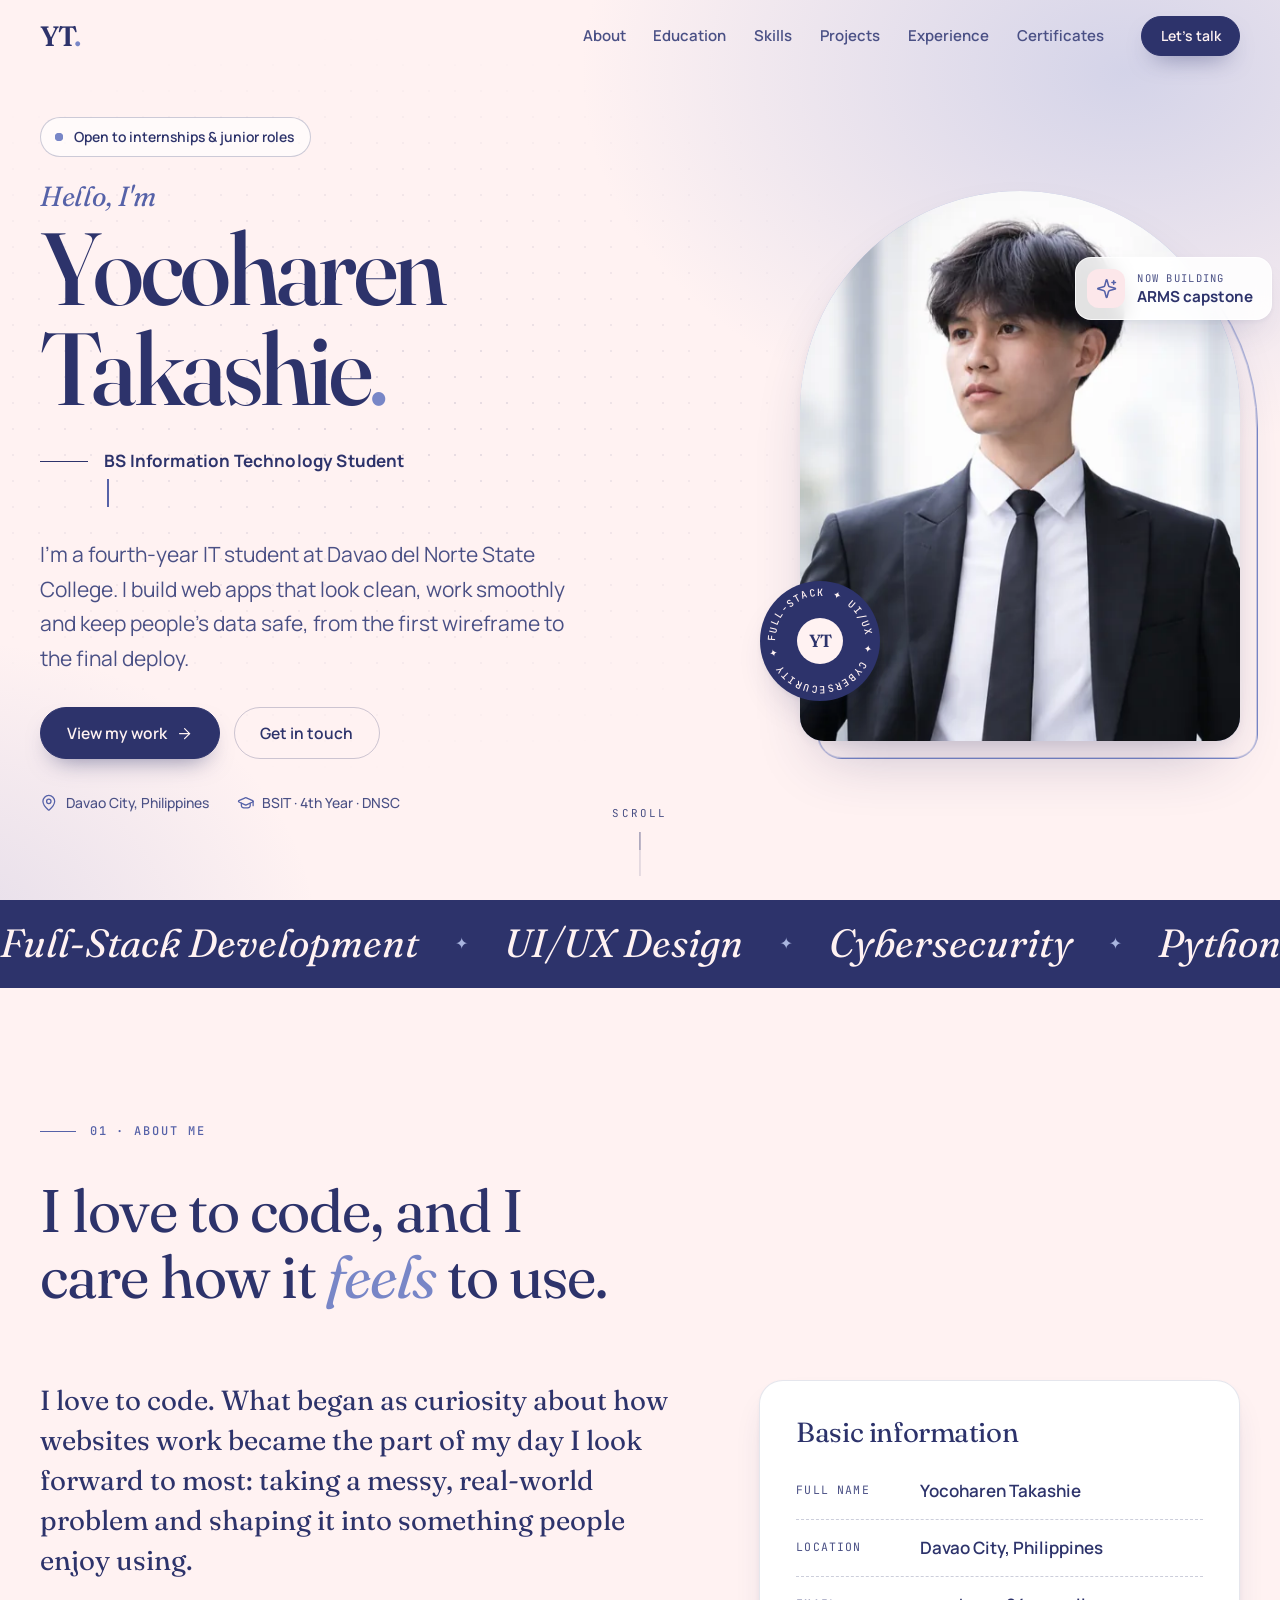
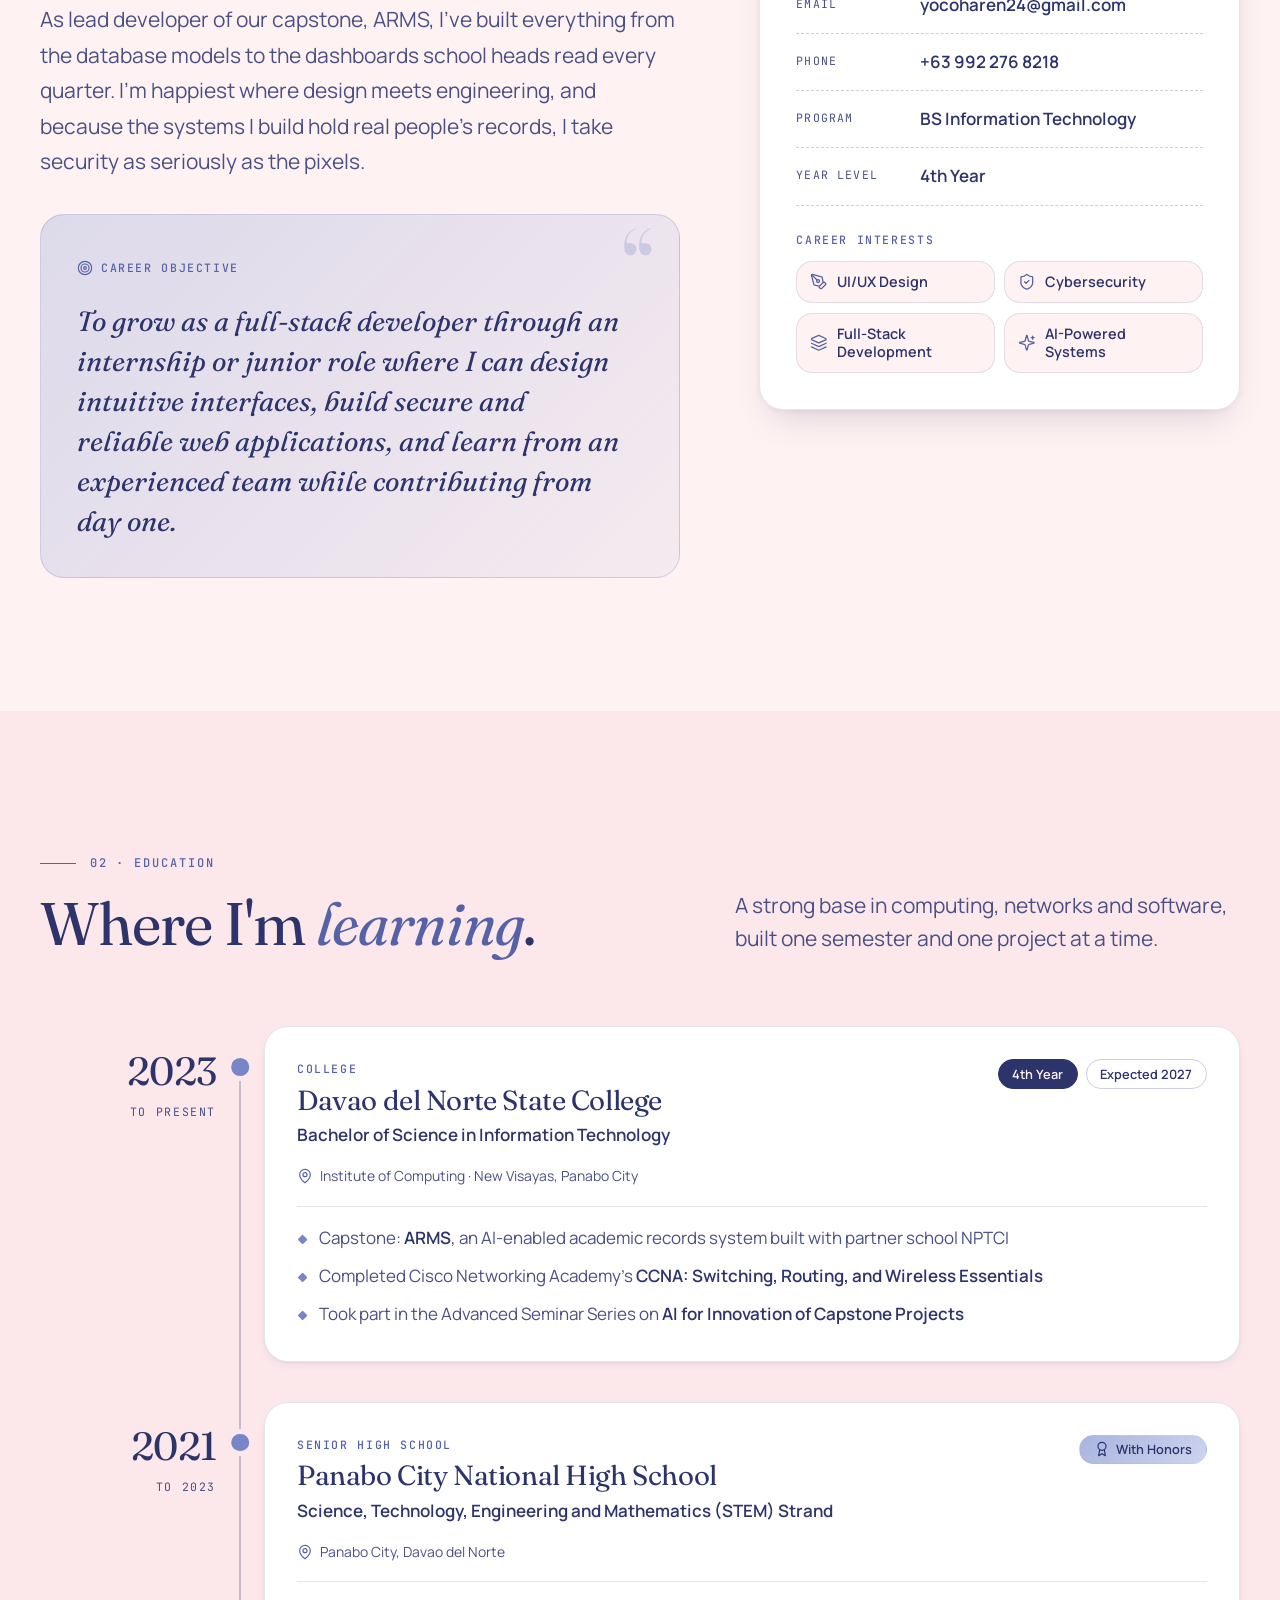
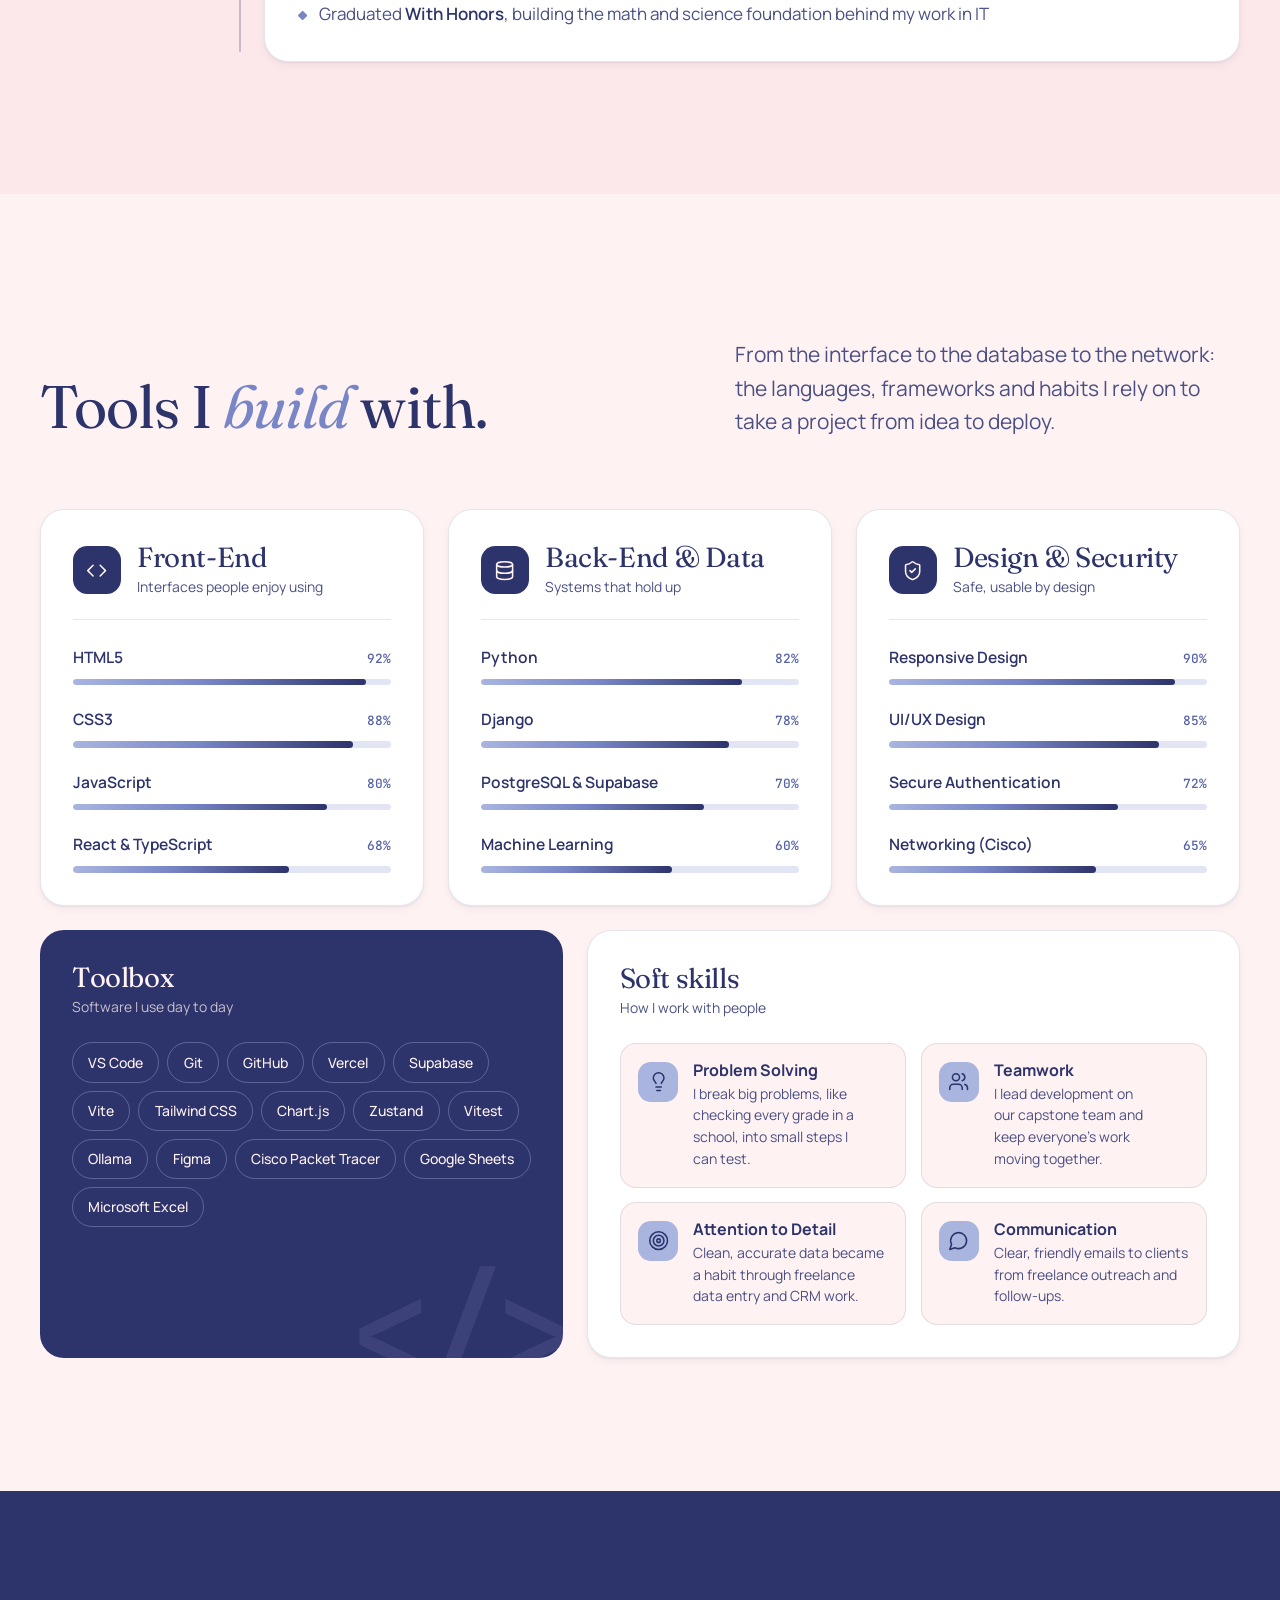
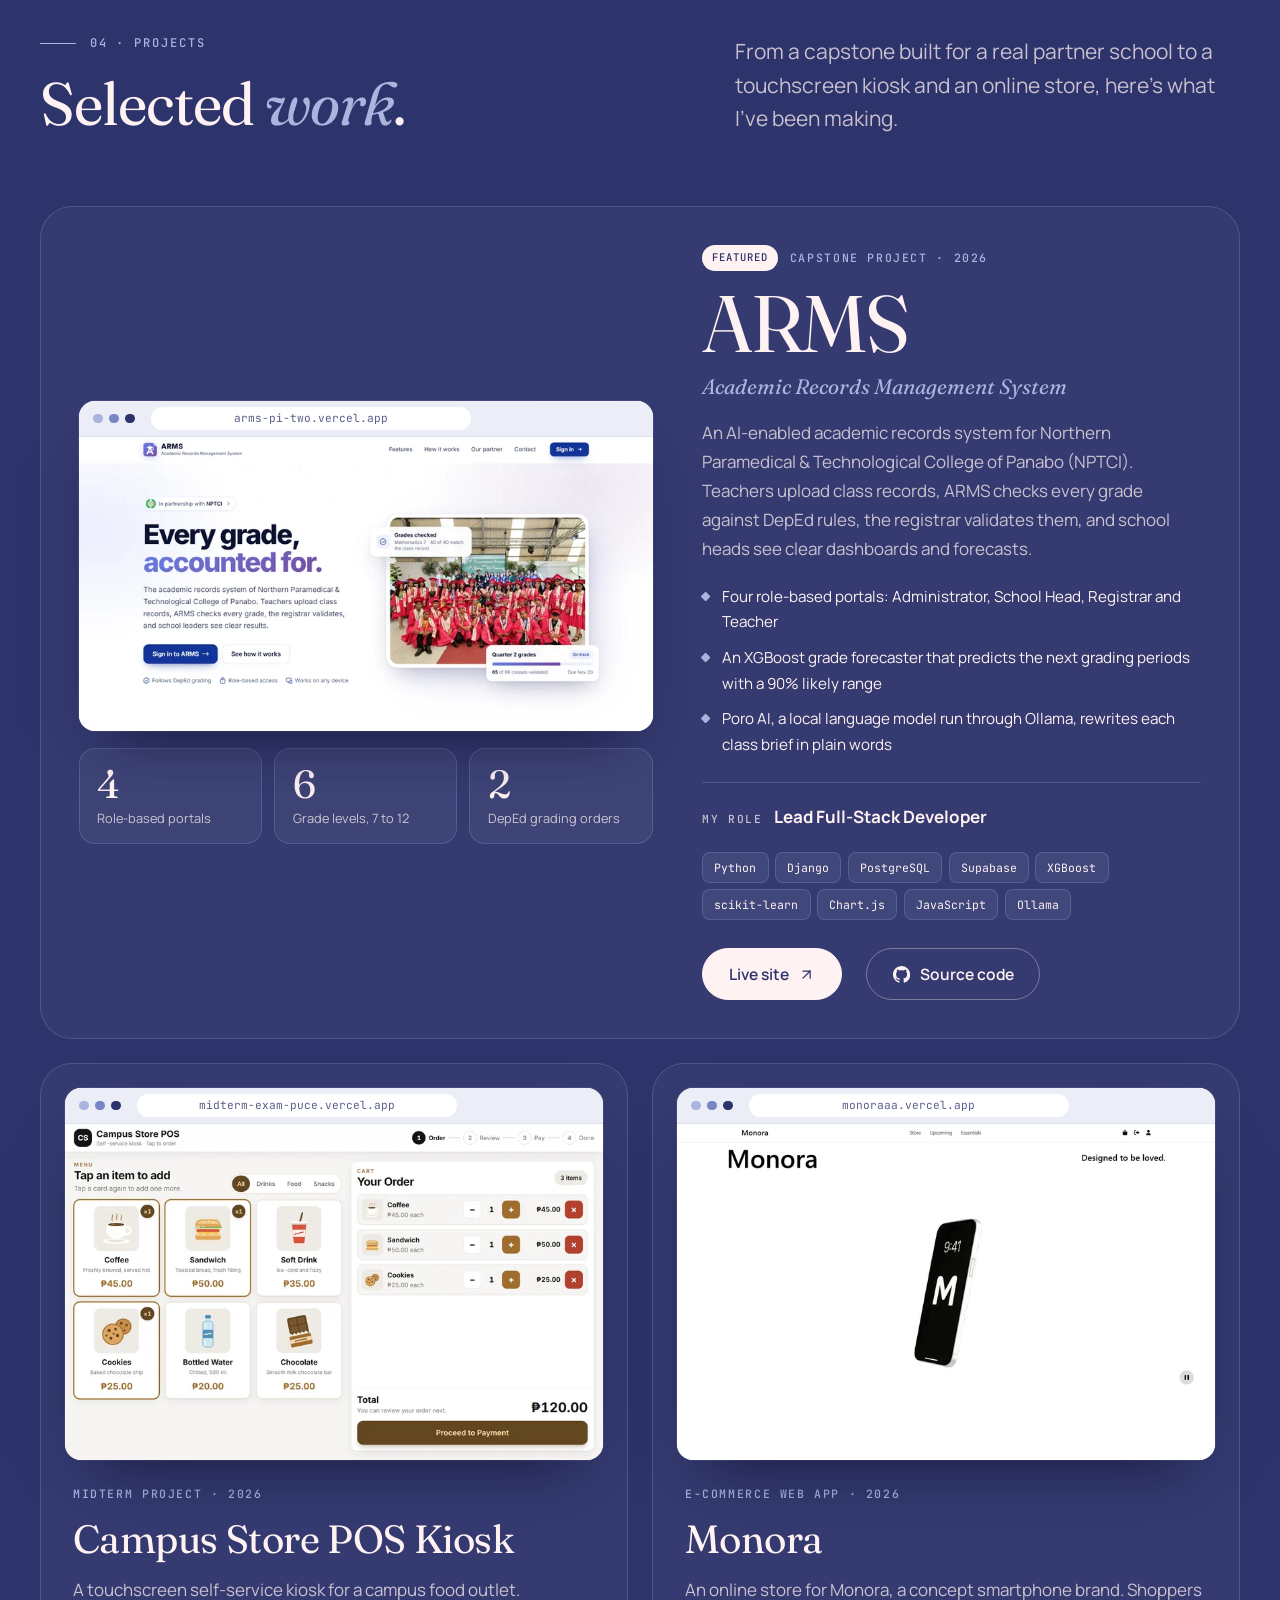
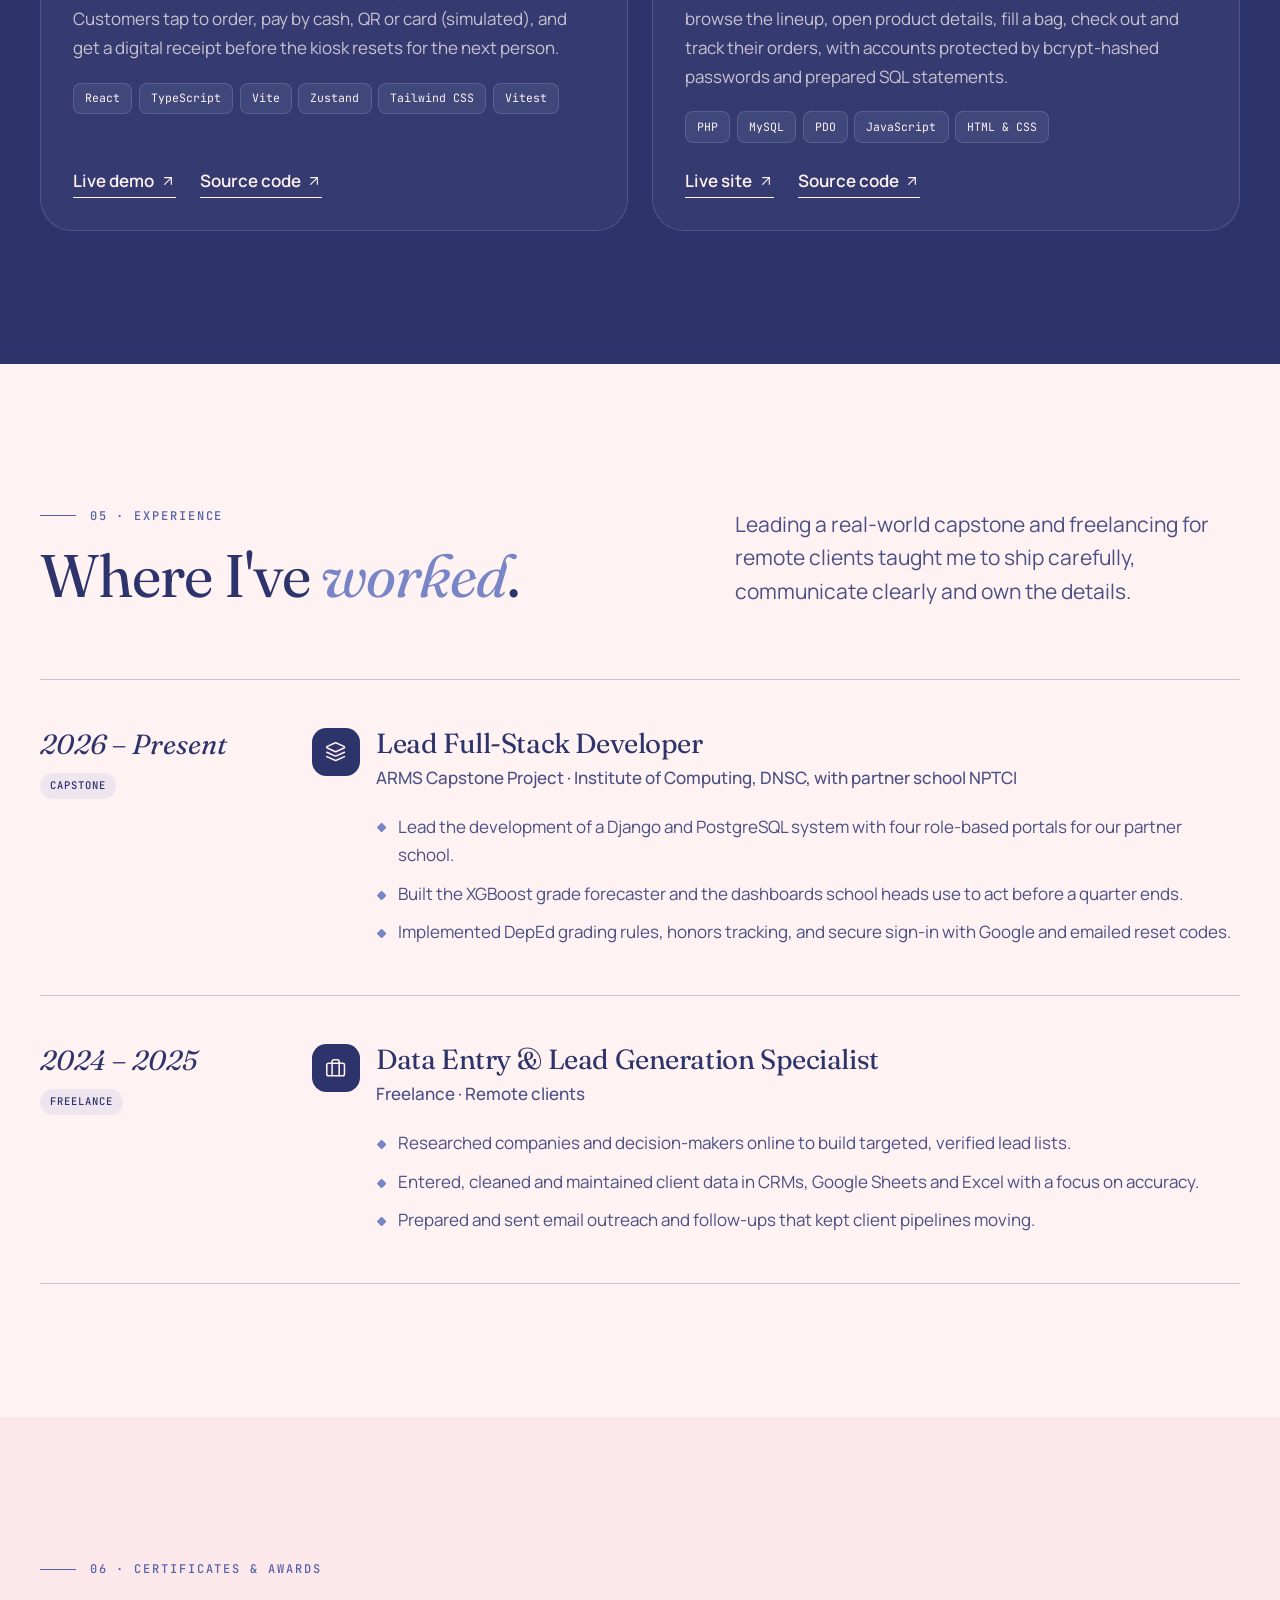
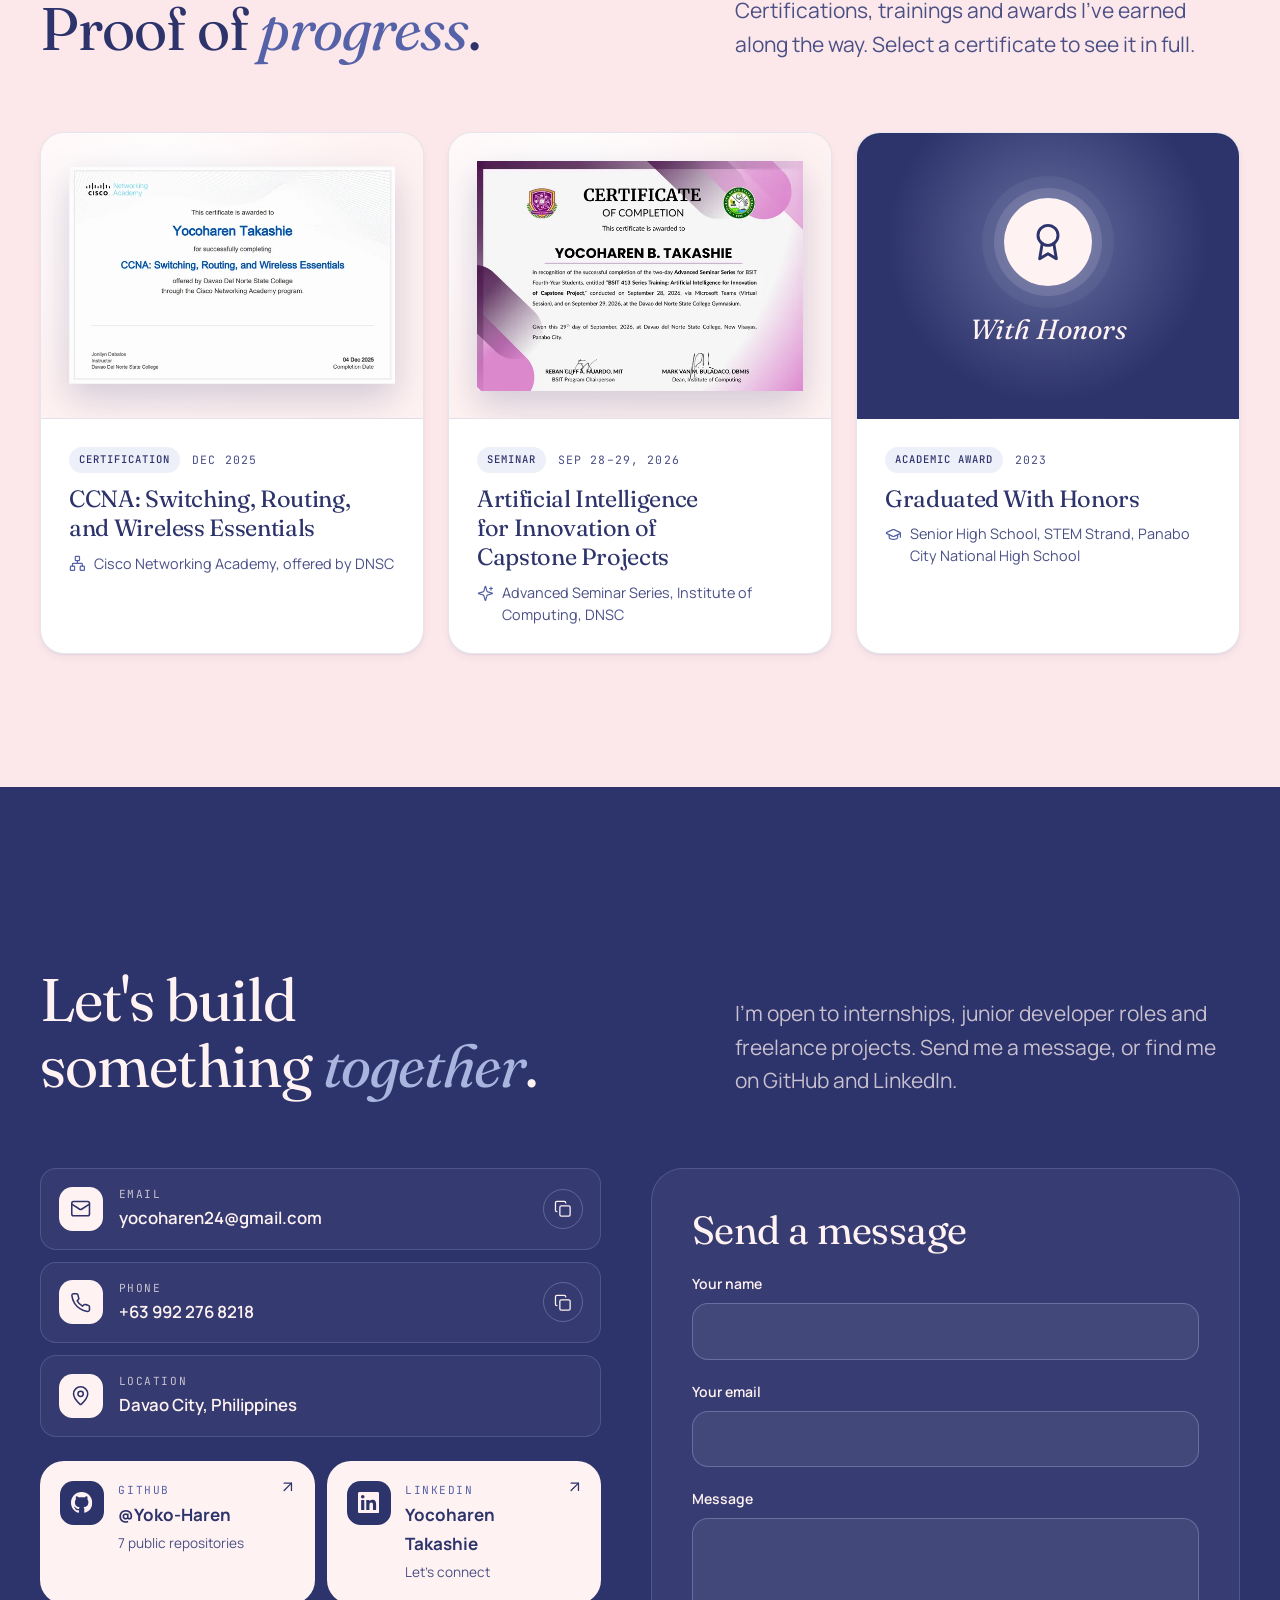
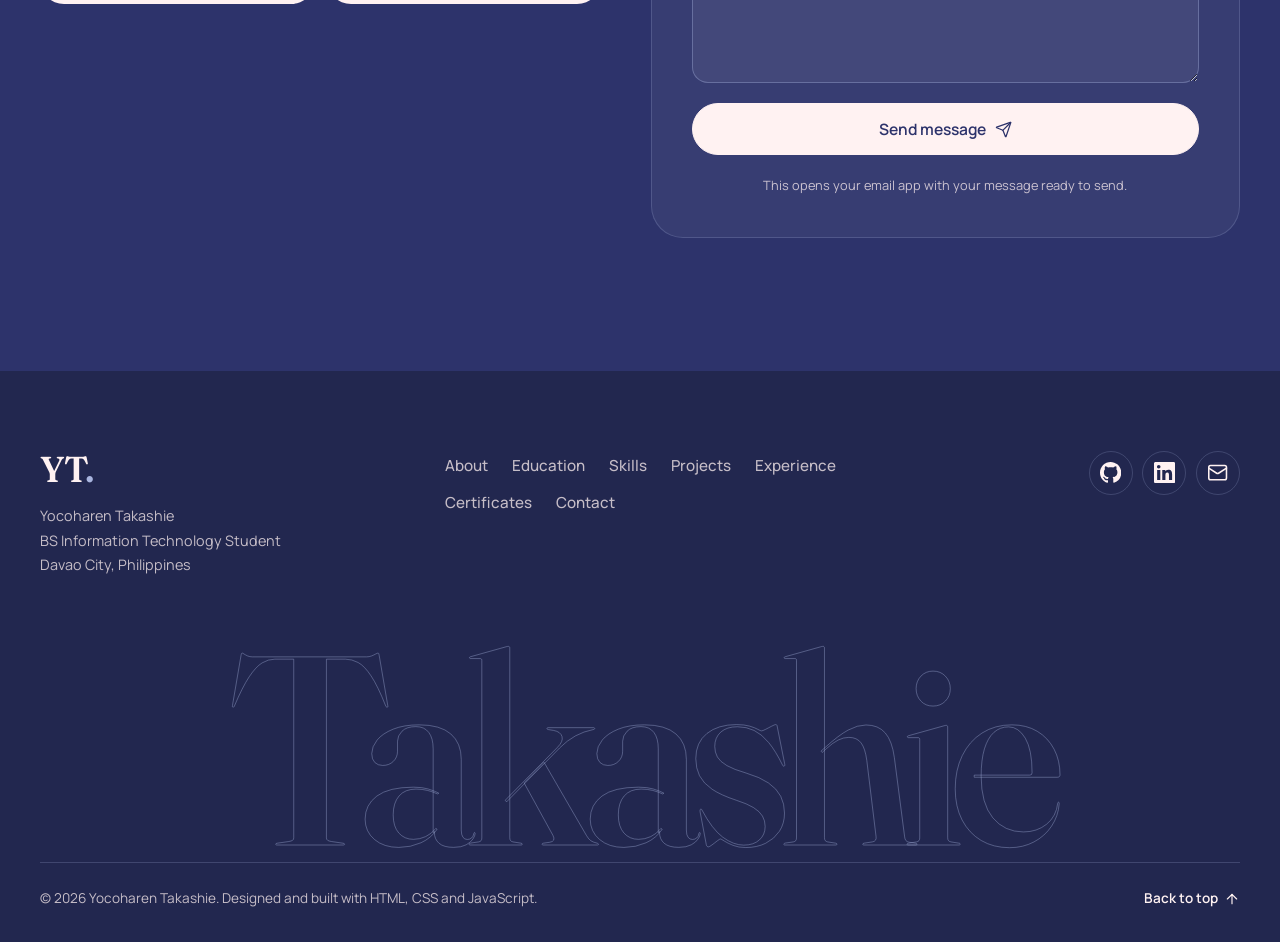
==== commit 5a6f4691: "Replace the secure login project with Monora Swap the Secure Registration & Login card for Monora, a" ====
--- a/index.html
+++ b/index.html
@@ -94,7 +94,6 @@
     <symbol id="i-expand" viewBox="0 0 24 24"><path d="M15 3h6v6"/><path d="M9 21H3v-6"/><path d="m21 3-7 7"/><path d="m3 21 7-7"/></symbol>
     <symbol id="i-x" viewBox="0 0 24 24"><path d="M18 6 6 18"/><path d="m6 6 12 12"/></symbol>
     <symbol id="i-send" viewBox="0 0 24 24"><path d="M14.536 21.686a.5.5 0 0 0 .937-.024l6.5-19a.496.496 0 0 0-.635-.635l-19 6.5a.5.5 0 0 0-.024.937l7.93 3.18a2 2 0 0 1 1.112 1.11z"/><path d="m21.854 2.147-10.94 10.939"/></symbol>
-    <symbol id="i-lock" viewBox="0 0 24 24"><rect width="18" height="11" x="3" y="11" rx="2"/><path d="M7 11V7a5 5 0 0 1 10 0v4"/></symbol>
     <symbol id="i-network" viewBox="0 0 24 24"><rect width="6" height="6" x="16" y="16" rx="1"/><rect width="6" height="6" x="2" y="16" rx="1"/><rect width="6" height="6" x="9" y="2" rx="1"/><path d="M5 16v-3a1 1 0 0 1 1-1h12a1 1 0 0 1 1 1v3"/><path d="M12 12V8"/></symbol>
     <symbol id="i-briefcase" viewBox="0 0 24 24"><path d="M16 20V4a2 2 0 0 0-2-2h-4a2 2 0 0 0-2 2v16"/><rect width="20" height="14" x="2" y="6" rx="2"/></symbol>
   </svg>
@@ -468,7 +467,7 @@
             <p class="eyebrow" data-reveal>04 · Projects</p>
             <h2 class="section-title" id="projects-title" data-reveal>Selected <em>work</em>.</h2>
           </div>
-          <p class="section-lede" data-reveal>From a capstone built for a real partner school to a touchscreen kiosk and a security build, here's what I've been making.</p>
+          <p class="section-lede" data-reveal>From a capstone built for a real partner school to a touchscreen kiosk and an online store, here's what I've been making.</p>
         </header>
 
         <article class="project project--featured" data-reveal>
@@ -546,28 +545,24 @@
               <div class="browser">
                 <div class="browser__bar" aria-hidden="true">
                   <span class="browser__dots"><i></i><i></i><i></i></span>
-                  <span class="browser__url">secure-login · django</span>
-                </div>
-                <div class="hash-demo" role="img" aria-label="Illustration: a password plus a random salt and a secret pepper becomes a PBKDF2 hash">
-                  <span class="hash-demo__lock" aria-hidden="true"><svg class="icon"><use href="#i-lock"/></svg></span>
-                  <div class="hash-demo__rows" aria-hidden="true">
-                    <p><span>password</span>••••••••••••</p>
-                    <p><span>+ salt</span><b class="hash-demo__salt">9f3c1a7e…e47b</b></p>
-                    <p><span>+ pepper</span><b class="hash-demo__pepper">server secret</b></p>
-                  </div>
-                  <p class="hash-demo__out" aria-hidden="true">pbkdf2_sha256$600000$<b>Hx3vQ0bTzK9w…</b><i class="hash-demo__caret"></i></p>
-                </div>
+                  <span class="browser__url">monoraaa.vercel.app</span>
+                </div>
+                <img class="browser__shot" src="assets/img/projects/monora-800.webp"
+                     srcset="assets/img/projects/monora-800.webp 800w, assets/img/projects/monora-1280.webp 1280w"
+                     sizes="(min-width: 48em) 560px, 90vw" width="1280" height="800" loading="lazy" decoding="async"
+                     alt="Monora home page with the headline Designed to be loved beside a white smartphone showing 9:41">
               </div>
             </div>
             <div class="project__body">
-              <p class="project__kicker">Security project · 2026</p>
-              <h3 class="project__title">Secure Registration &amp; Login</h3>
-              <p class="project__desc">A Django sign-up and login system that protects every password with hashing, a unique salt and a secret pepper, so a leaked database alone isn't enough to recover them.</p>
+              <p class="project__kicker">E-commerce web app · 2026</p>
+              <h3 class="project__title">Monora</h3>
+              <p class="project__desc">An online store for Monora, a concept smartphone brand. Shoppers browse the lineup, open product details, fill a bag, check out and track their orders, with accounts protected by bcrypt-hashed passwords and prepared SQL statements.</p>
               <ul class="tech-list" role="list" aria-label="Technologies used">
-                <li>Python</li><li>Django</li><li>PBKDF2</li><li>HTML &amp; CSS</li><li>Gunicorn</li><li>WhiteNoise</li>
+                <li>PHP</li><li>MySQL</li><li>PDO</li><li>JavaScript</li><li>HTML &amp; CSS</li>
               </ul>
               <div class="project__links">
-                <a class="link-arrow" href="https://github.com/Yoko-Haren/arms-project" target="_blank" rel="noopener noreferrer">Source code<svg class="icon" aria-hidden="true"><use href="#i-arrow-up-right"/></svg><span class="visually-hidden"> (opens in a new tab)</span></a>
+                <a class="link-arrow" href="https://monoraaa.vercel.app/" target="_blank" rel="noopener noreferrer">Live site<svg class="icon" aria-hidden="true"><use href="#i-arrow-up-right"/></svg><span class="visually-hidden"> (opens in a new tab)</span></a>
+                <a class="link-arrow" href="https://github.com/Yoko-Haren/monora" target="_blank" rel="noopener noreferrer">Source code<svg class="icon" aria-hidden="true"><use href="#i-arrow-up-right"/></svg><span class="visually-hidden"> (opens in a new tab)</span></a>
               </div>
             </div>
           </article>
--- a/css/sections/projects.css
+++ b/css/sections/projects.css
@@ -313,81 +313,3 @@
   margin-top: auto;
   padding-top: 1.5rem;
 }
-
-/* ---- Password hashing illustration (secure login card) ------------------ */
-
-.hash-demo {
-  position: relative;
-  display: grid;
-  align-content: center;
-  gap: 1.1rem;
-  aspect-ratio: 16 / 10;
-  padding: clamp(1.25rem, 0.75rem + 2vw, 2rem);
-  overflow: hidden;
-  background:
-    radial-gradient(22rem 14rem at 100% 0%, rgba(120, 134, 199, 0.35), transparent 70%),
-    var(--navy-deep);
-  color: var(--blush);
-  font-family: var(--font-mono);
-  font-size: clamp(0.7rem, 0.62rem + 0.35vw, 0.85rem);
-}
-
-.hash-demo__lock {
-  position: absolute;
-  top: 1rem;
-  right: 1rem;
-  display: grid;
-  place-items: center;
-  width: 2.5rem;
-  height: 2.5rem;
-  border-radius: 0.8rem;
-  background: rgba(169, 181, 223, 0.16);
-  color: var(--mist);
-}
-
-.hash-demo__rows {
-  display: grid;
-  gap: 0.45rem;
-}
-
-.hash-demo__rows p {
-  display: flex;
-  gap: 1rem;
-}
-
-.hash-demo__rows span {
-  width: 5.5rem;
-  flex: none;
-  color: rgba(255, 242, 242, 0.55);
-}
-
-.hash-demo b {
-  font-weight: 500;
-}
-
-.hash-demo__salt { color: var(--mist); }
-.hash-demo__pepper { color: #F5B8C4; }
-
-.hash-demo__out {
-  padding: 0.8rem 1rem;
-  overflow: hidden;
-  border: 1px dashed rgba(169, 181, 223, 0.4);
-  border-radius: var(--radius-s);
-  white-space: nowrap;
-  text-overflow: ellipsis;
-  color: rgba(255, 242, 242, 0.75);
-}
-
-.hash-demo__out b {
-  color: var(--blush);
-}
-
-.hash-demo__caret {
-  display: inline-block;
-  width: 0.5em;
-  height: 1em;
-  margin-left: 2px;
-  vertical-align: -0.15em;
-  background: var(--mist);
-  animation: blink 1s steps(1) infinite;
-}
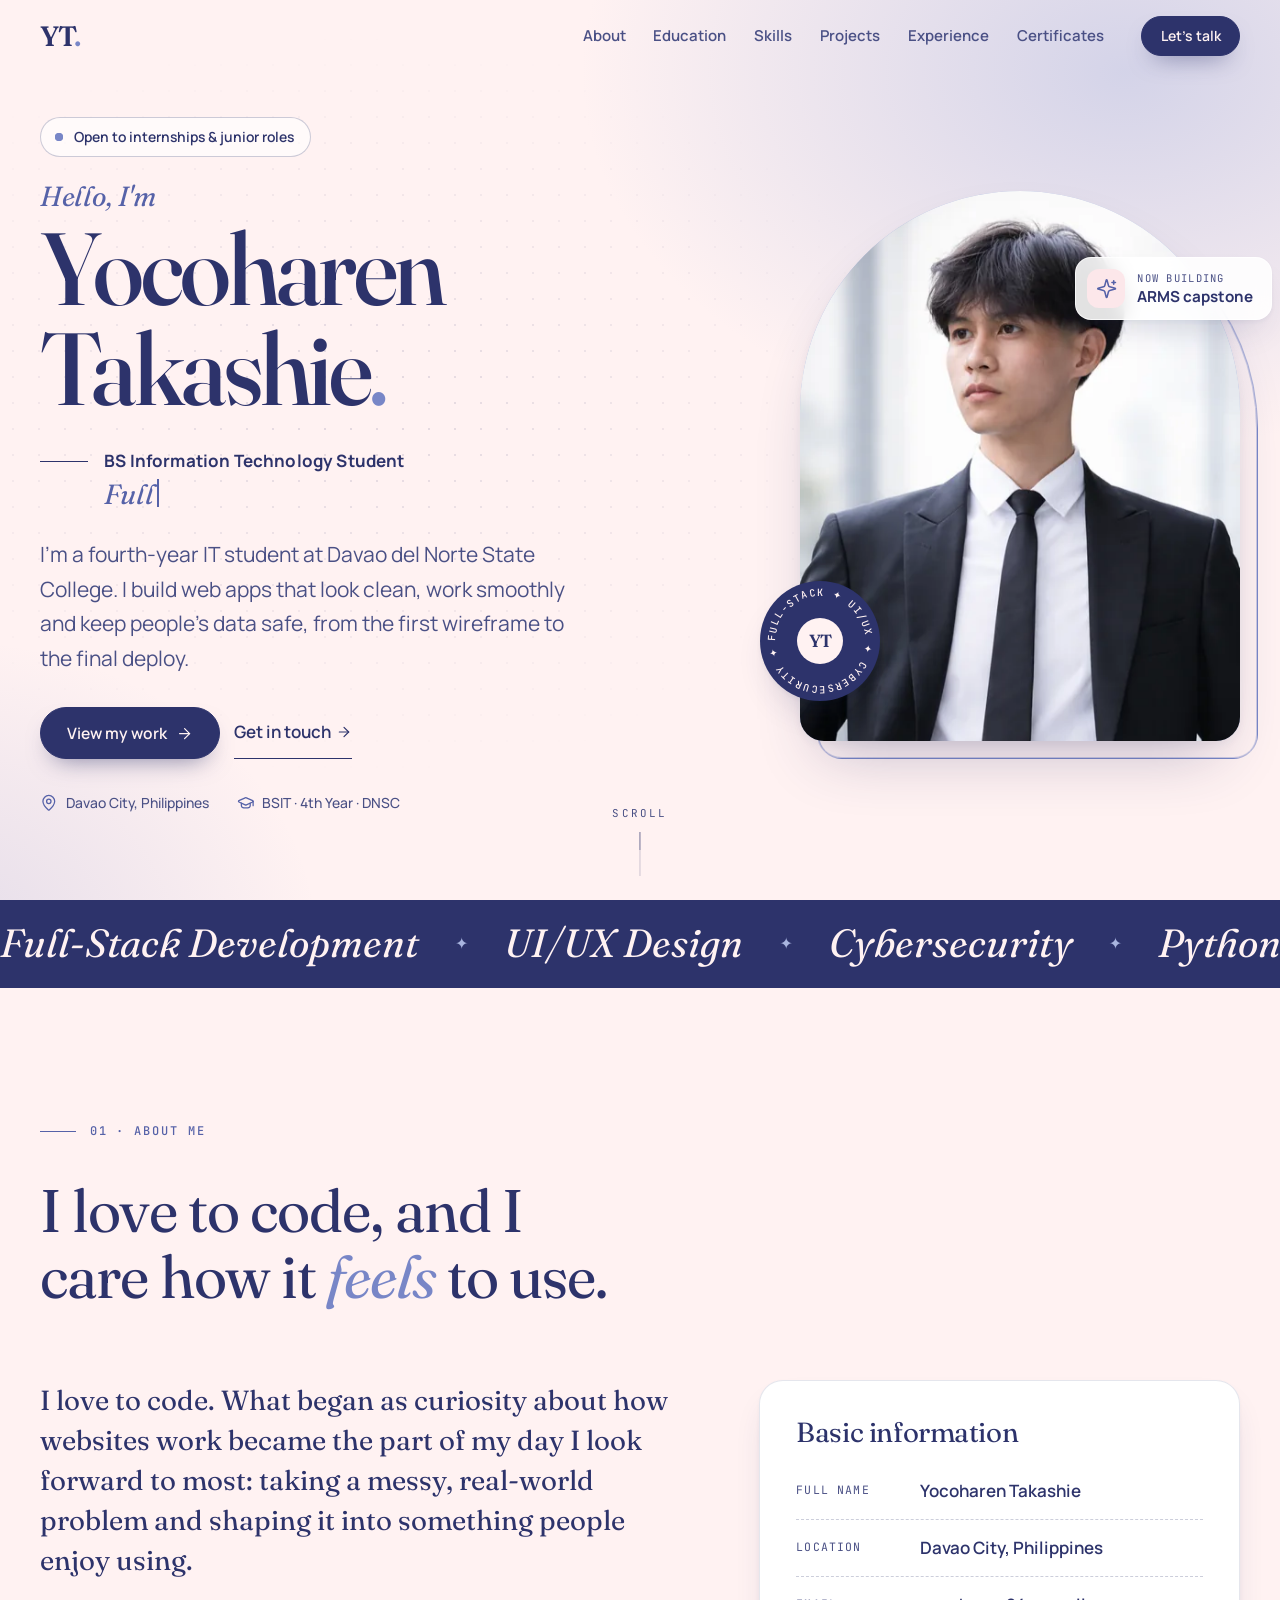
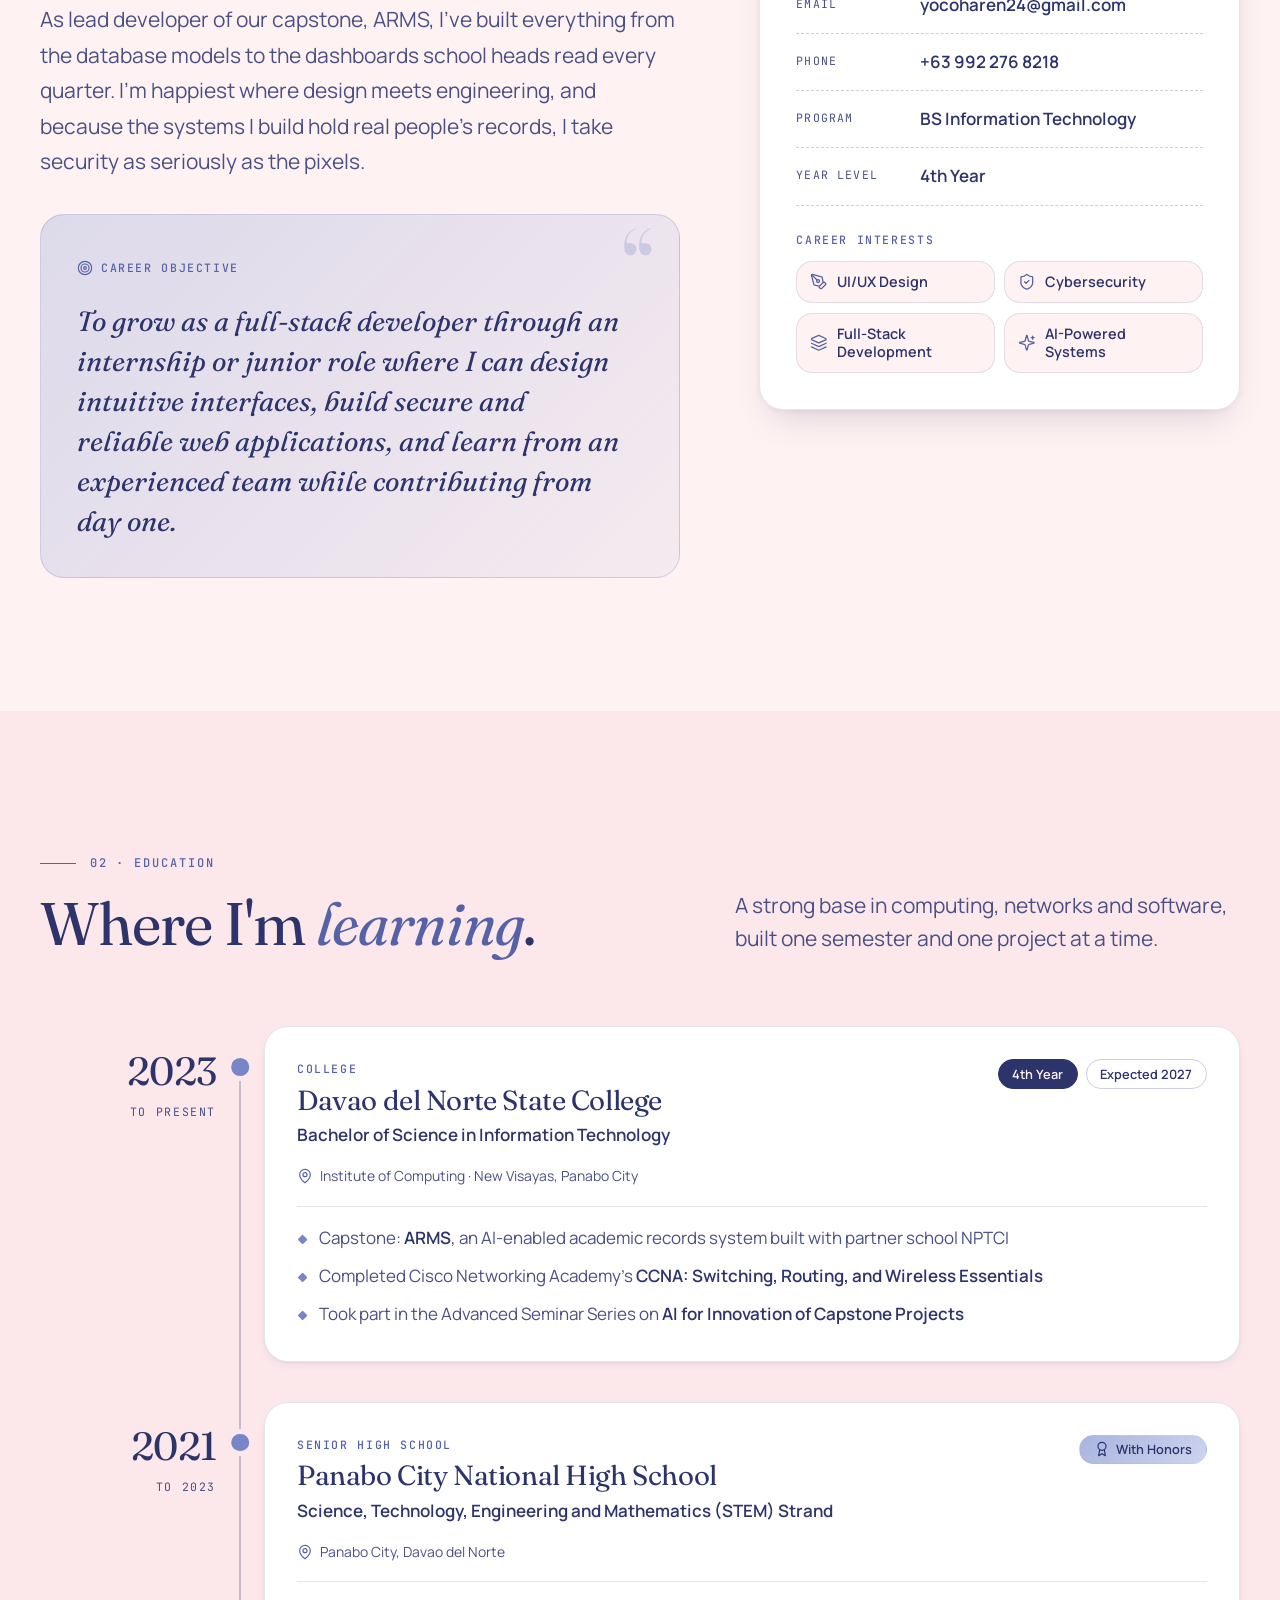
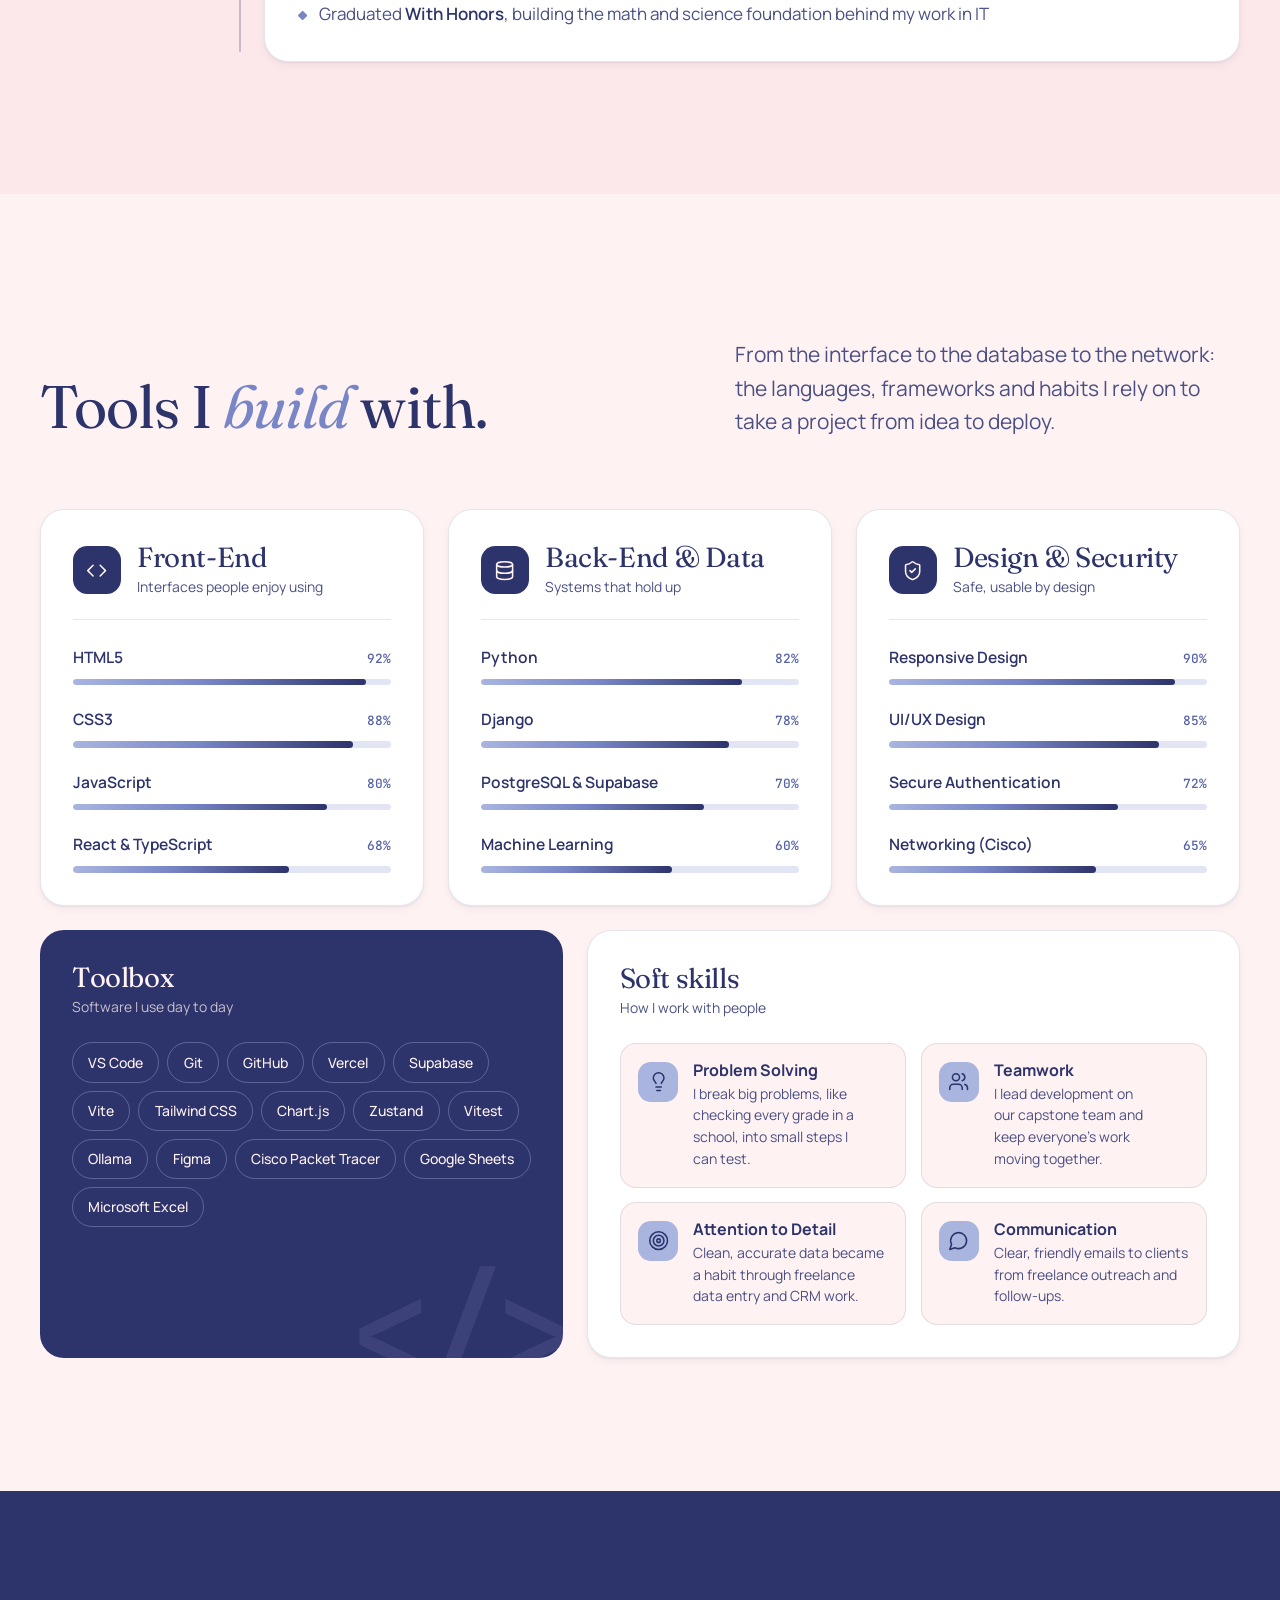
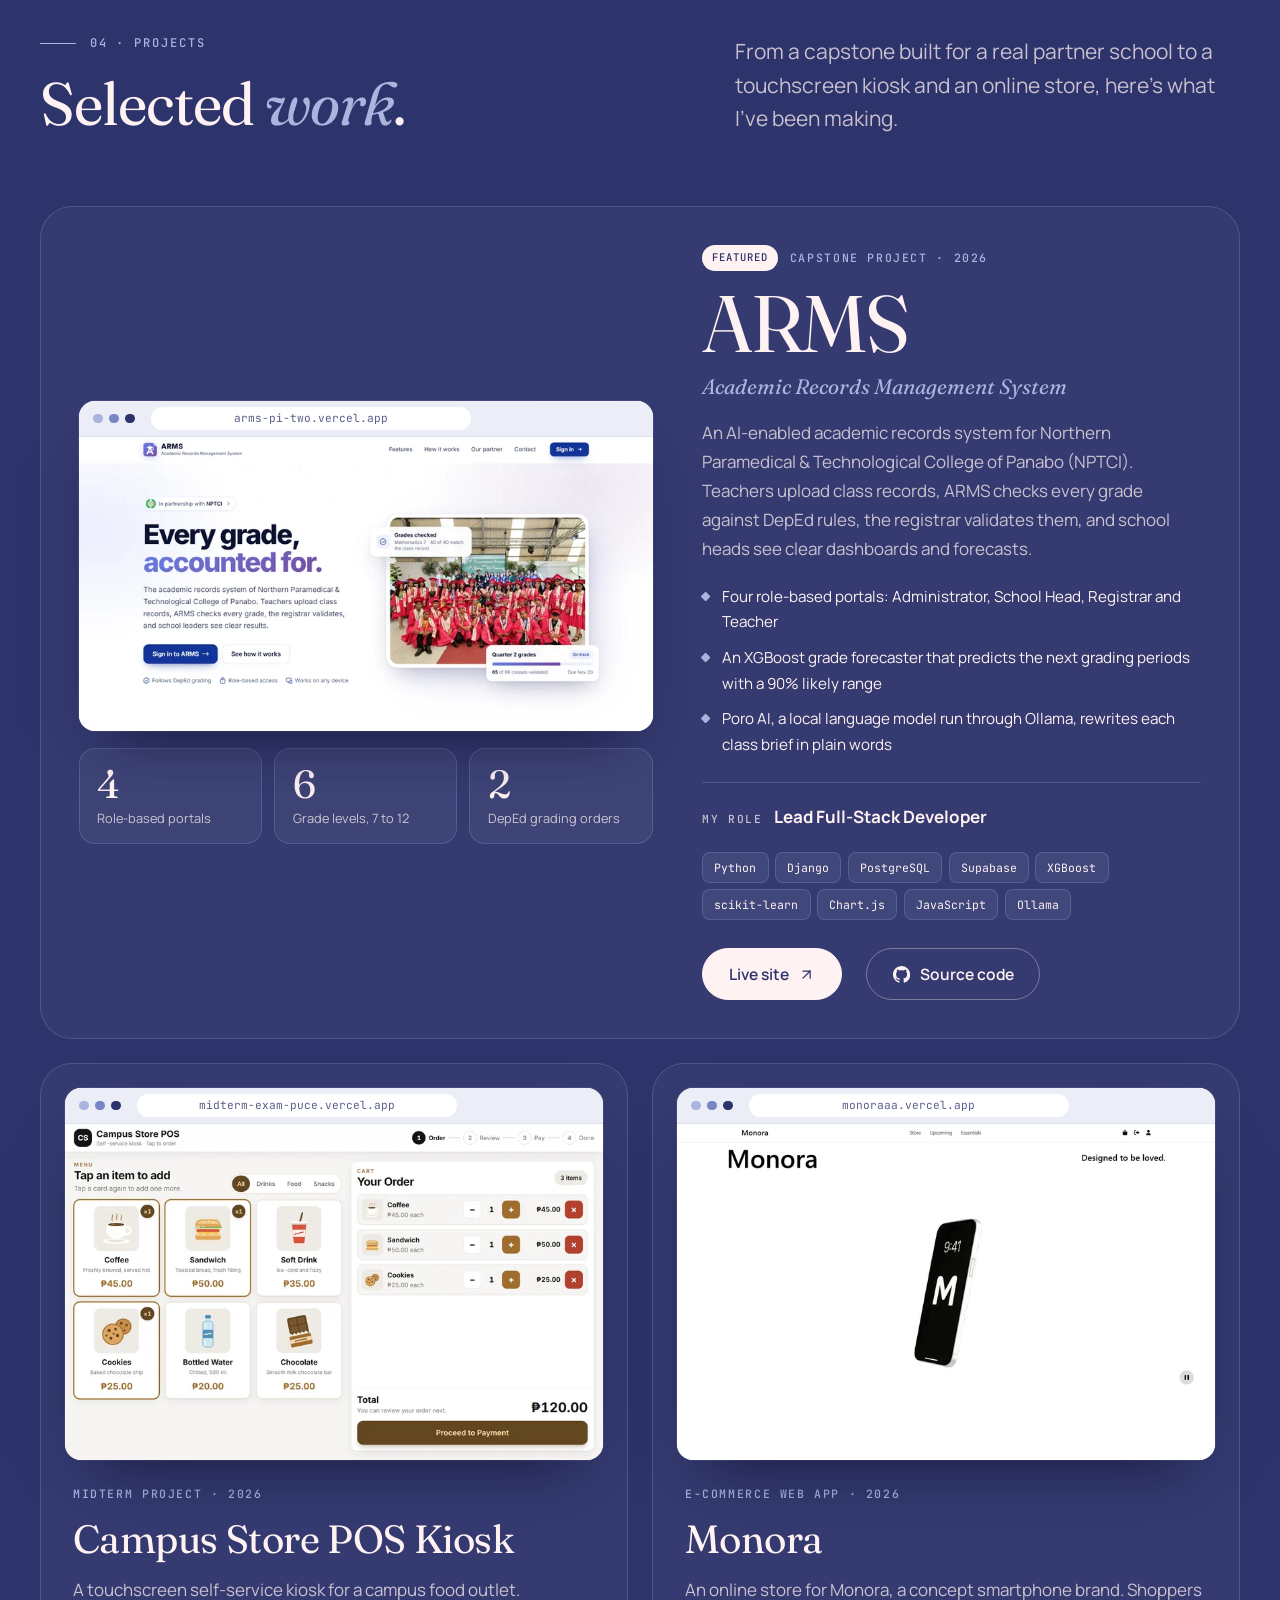
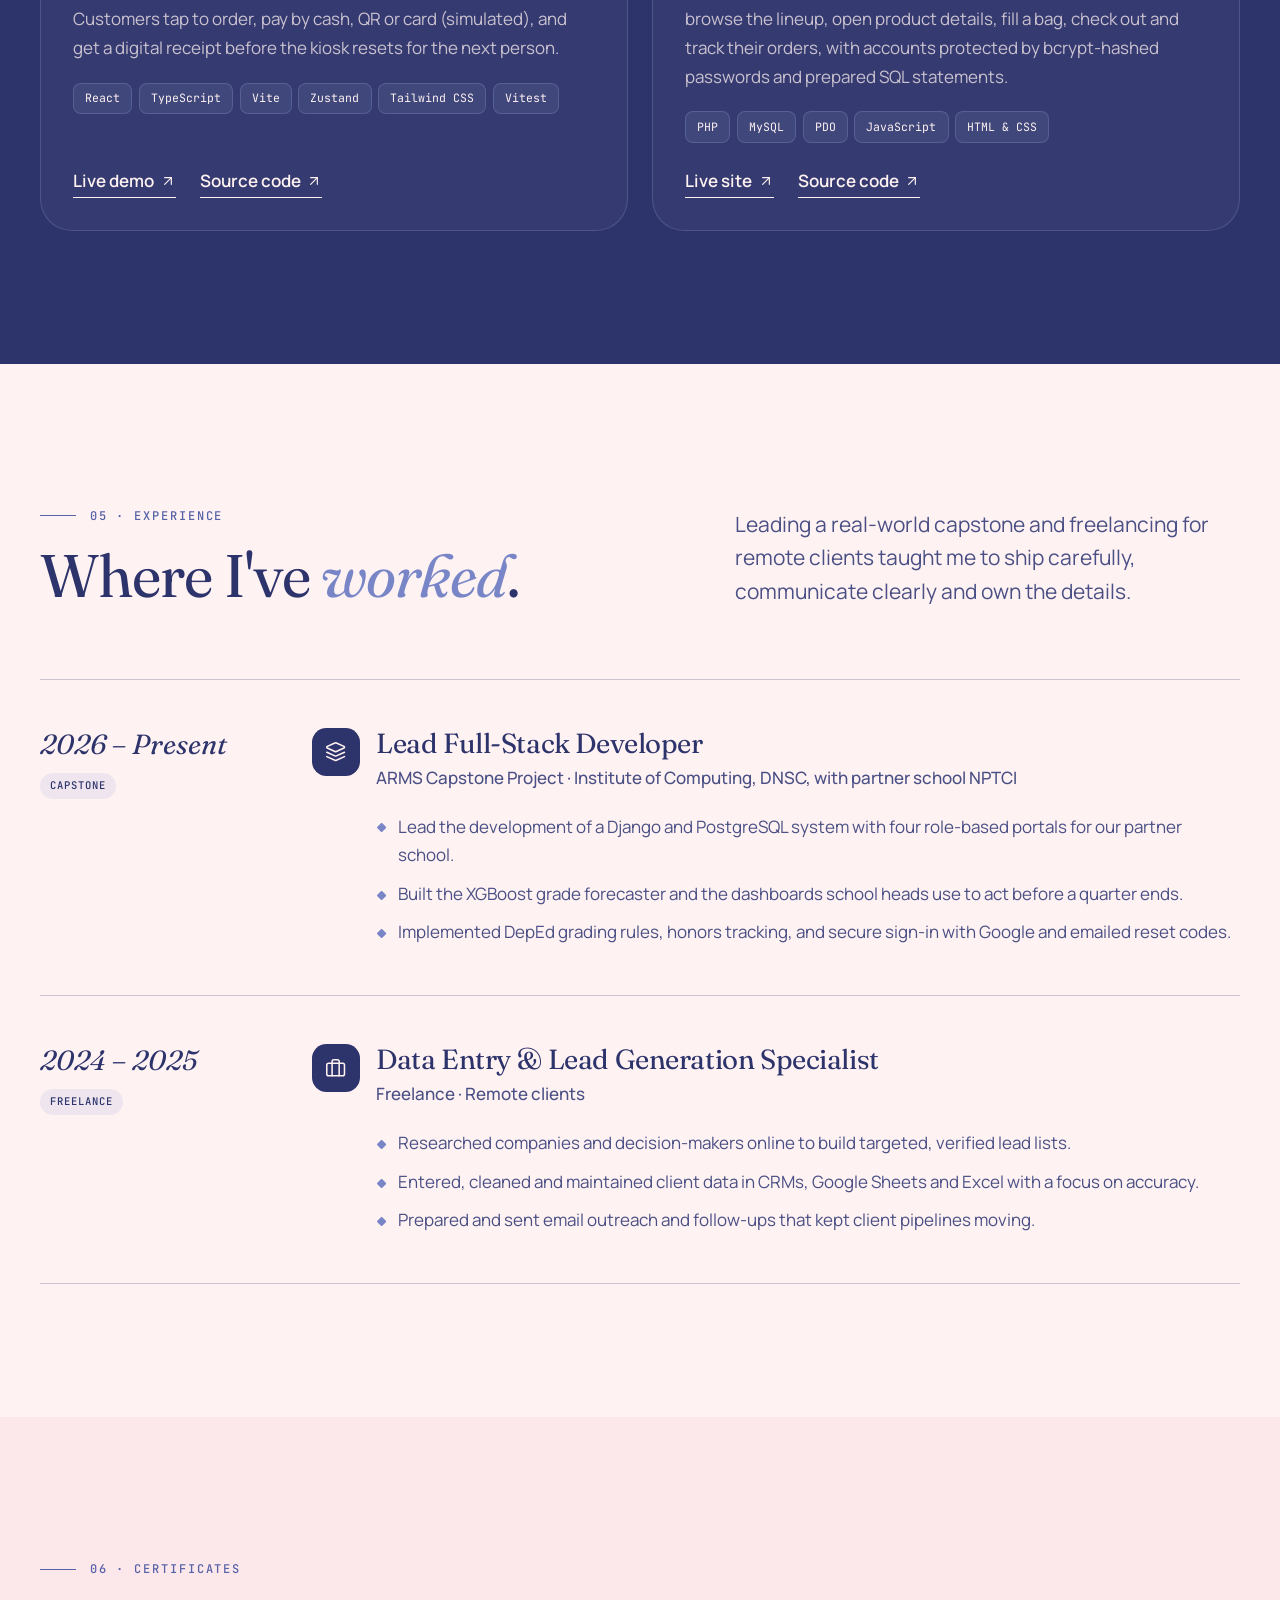
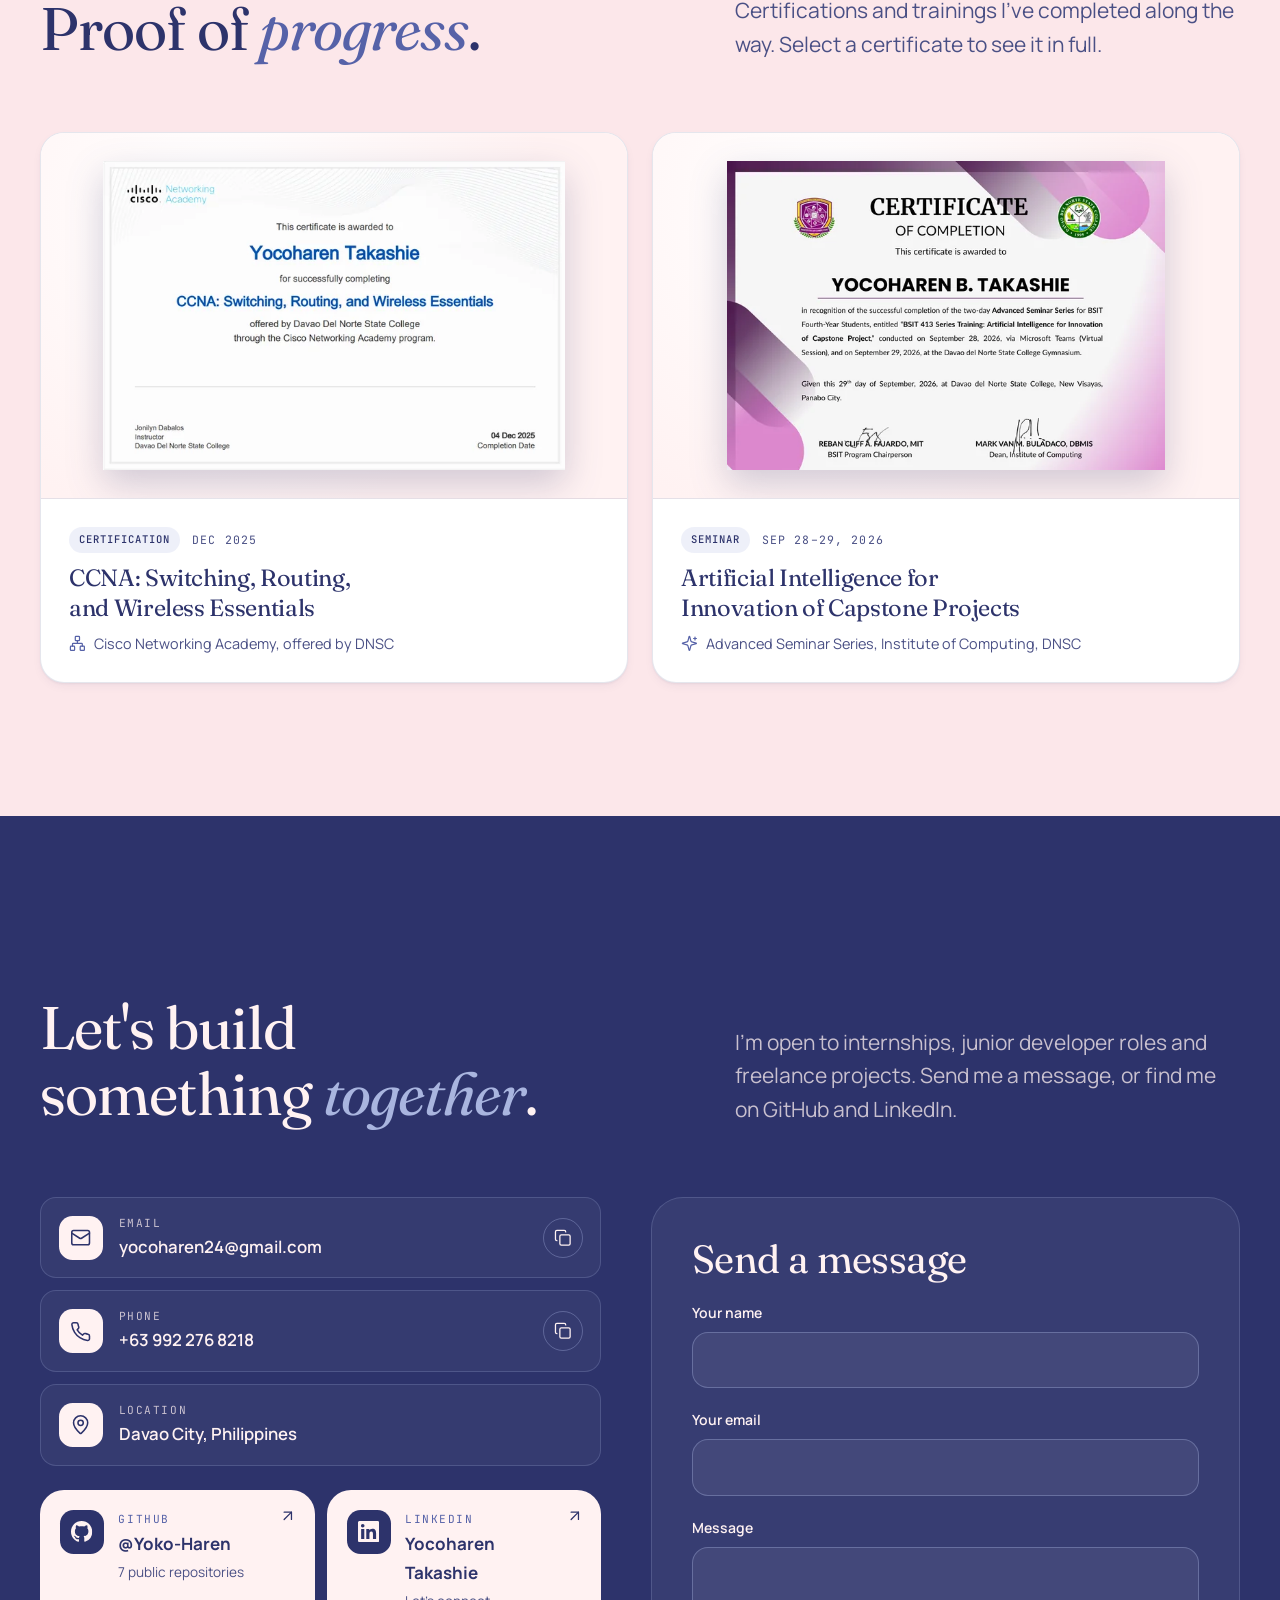
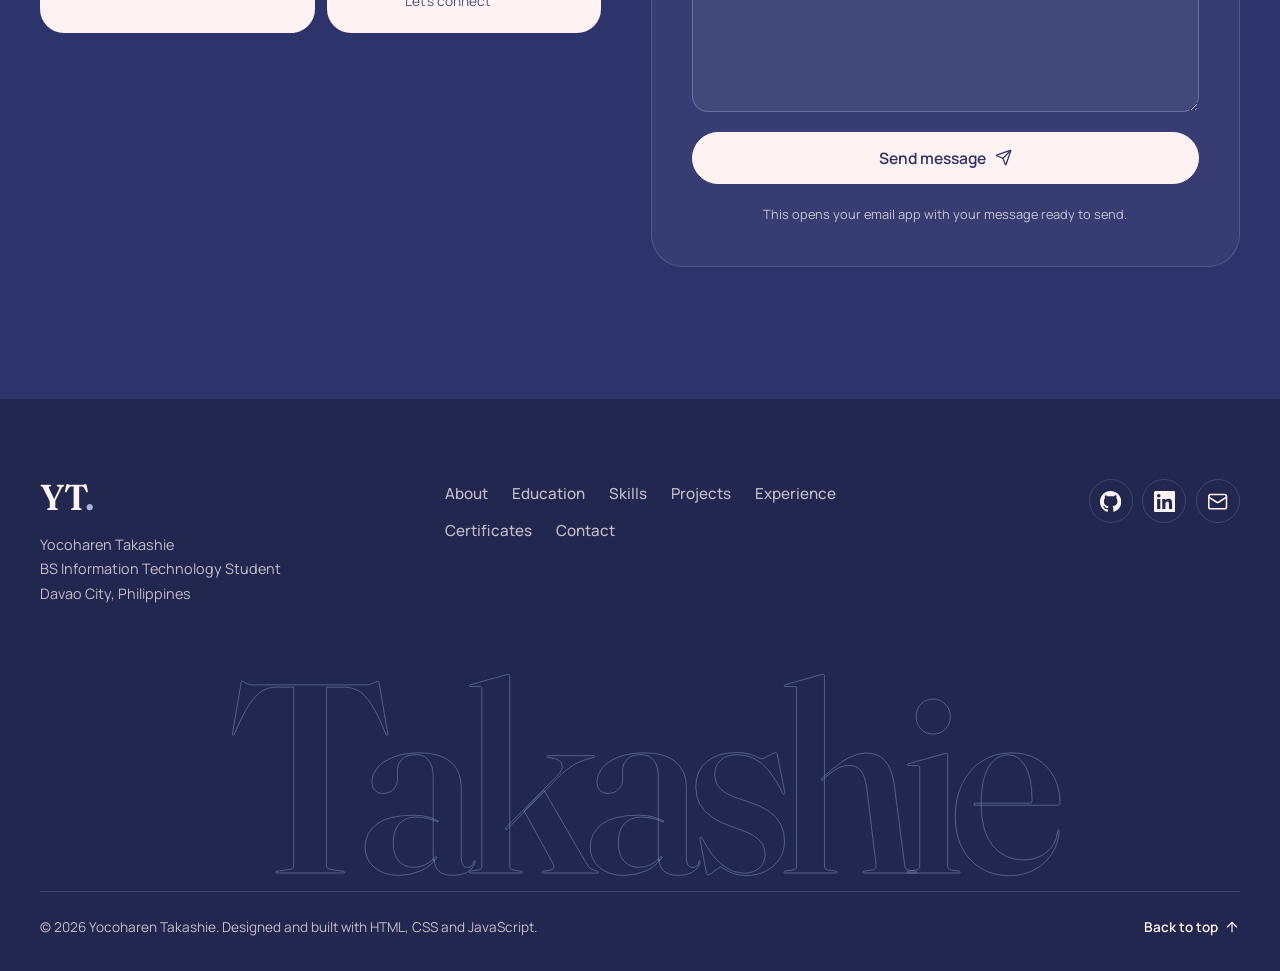
==== commit 128863a6: "Remove the With Honors award card from certificates Only show certificates that can be opened and vi" ====
--- a/index.html
+++ b/index.html
@@ -161,7 +161,7 @@
 
           <div class="hero__actions">
             <a class="btn btn--primary" href="#projects">View my work <svg class="icon" aria-hidden="true"><use href="#i-arrow-right"/></svg></a>
-            <a class="btn btn--ghost" href="#contact">Get in touch</a>
+            <a class="link-arrow" href="#contact">Get in touch<svg class="icon" aria-hidden="true"><use href="#i-arrow-right"/></svg></a>
           </div>
 
           <ul class="hero__meta" role="list">
@@ -632,10 +632,10 @@
       <div class="container">
         <header class="section-head section-head--split">
           <div>
-            <p class="eyebrow" data-reveal>06 · Certificates &amp; awards</p>
+            <p class="eyebrow" data-reveal>06 · Certificates</p>
             <h2 class="section-title" id="certs-title" data-reveal>Proof of <em>progress</em>.</h2>
           </div>
-          <p class="section-lede" data-reveal>Certifications, trainings and awards I've earned along the way. Select a certificate to see it in full.</p>
+          <p class="section-lede" data-reveal>Certifications and trainings I've completed along the way. Select a certificate to see it in full.</p>
         </header>
 
         <ul class="certs__grid" role="list" data-stagger="120">
@@ -665,20 +665,7 @@
               <h3 class="cert__title">Artificial Intelligence for Innovation of Capstone Projects</h3>
               <p class="cert__issuer"><svg class="icon" aria-hidden="true"><use href="#i-sparkles"/></svg>Advanced Seminar Series, Institute of Computing, DNSC</p>
             </div>
-          </li>
-
-          <li class="cert" data-reveal>
-            <div class="cert__thumb cert__thumb--award" aria-hidden="true">
-              <span class="cert__medal"><svg class="icon"><use href="#i-award"/></svg></span>
-              <span class="cert__award-text">With Honors</span>
-            </div>
-            <div class="cert__body">
-              <p class="cert__meta"><span class="tag">Academic award</span>2023</p>
-              <h3 class="cert__title">Graduated With Honors</h3>
-              <p class="cert__issuer"><svg class="icon" aria-hidden="true"><use href="#i-graduation"/></svg>Senior High School, STEM Strand, Panabo City National High School</p>
-            </div>
-          </li>
-        </ul>
+          </li>        </ul>
       </div>
 
       <!-- Certificate viewer, opened by js/modules/lightbox.js -->
--- a/css/sections/certifications.css
+++ b/css/sections/certifications.css
@@ -11,12 +11,6 @@
 @media (min-width: 40em) {
   .certs__grid {
     grid-template-columns: repeat(2, minmax(0, 1fr));
-  }
-}
-
-@media (min-width: 64em) {
-  .certs__grid {
-    grid-template-columns: repeat(3, minmax(0, 1fr));
   }
 }
 
@@ -42,8 +36,9 @@
 .cert__thumb {
   position: relative;
   display: grid;
+  grid-template: minmax(0, 1fr) / minmax(0, 1fr);   /* a fixed-size cell, so the image can fit inside it */
   place-items: center;
-  aspect-ratio: 4 / 3;
+  aspect-ratio: 16 / 10;
   padding: clamp(1.25rem, 1rem + 1vw, 1.75rem);
   overflow: hidden;
   border-bottom: 1px solid var(--line);
@@ -104,44 +99,6 @@
   outline-offset: -4px;
 }
 
-/* Medal artwork for the award card */
-.cert__thumb--award {
-  align-content: center;
-  gap: 1.25rem;
-  background:
-    radial-gradient(circle at 50% 38%, rgba(169, 181, 223, 0.45), transparent 62%),
-    var(--navy);
-  color: var(--blush);
-}
-
-.cert__medal {
-  display: grid;
-  place-items: center;
-  width: 5.5rem;
-  height: 5.5rem;
-  border-radius: 50%;
-  background: var(--blush);
-  color: var(--navy);
-  box-shadow: 0 0 0 10px rgba(255, 242, 242, 0.12), 0 0 0 22px rgba(255, 242, 242, 0.05);
-  transition: rotate 0.6s var(--ease-out), scale 0.6s var(--ease-out);
-}
-
-.cert__medal .icon {
-  width: 2.5rem;
-  height: 2.5rem;
-}
-
-.cert:hover .cert__medal {
-  rotate: -10deg;
-  scale: 1.06;
-}
-
-.cert__award-text {
-  font-family: var(--font-display);
-  font-size: var(--step-2);
-  font-style: italic;
-}
-
 .cert__body {
   display: grid;
   gap: 0.65rem;
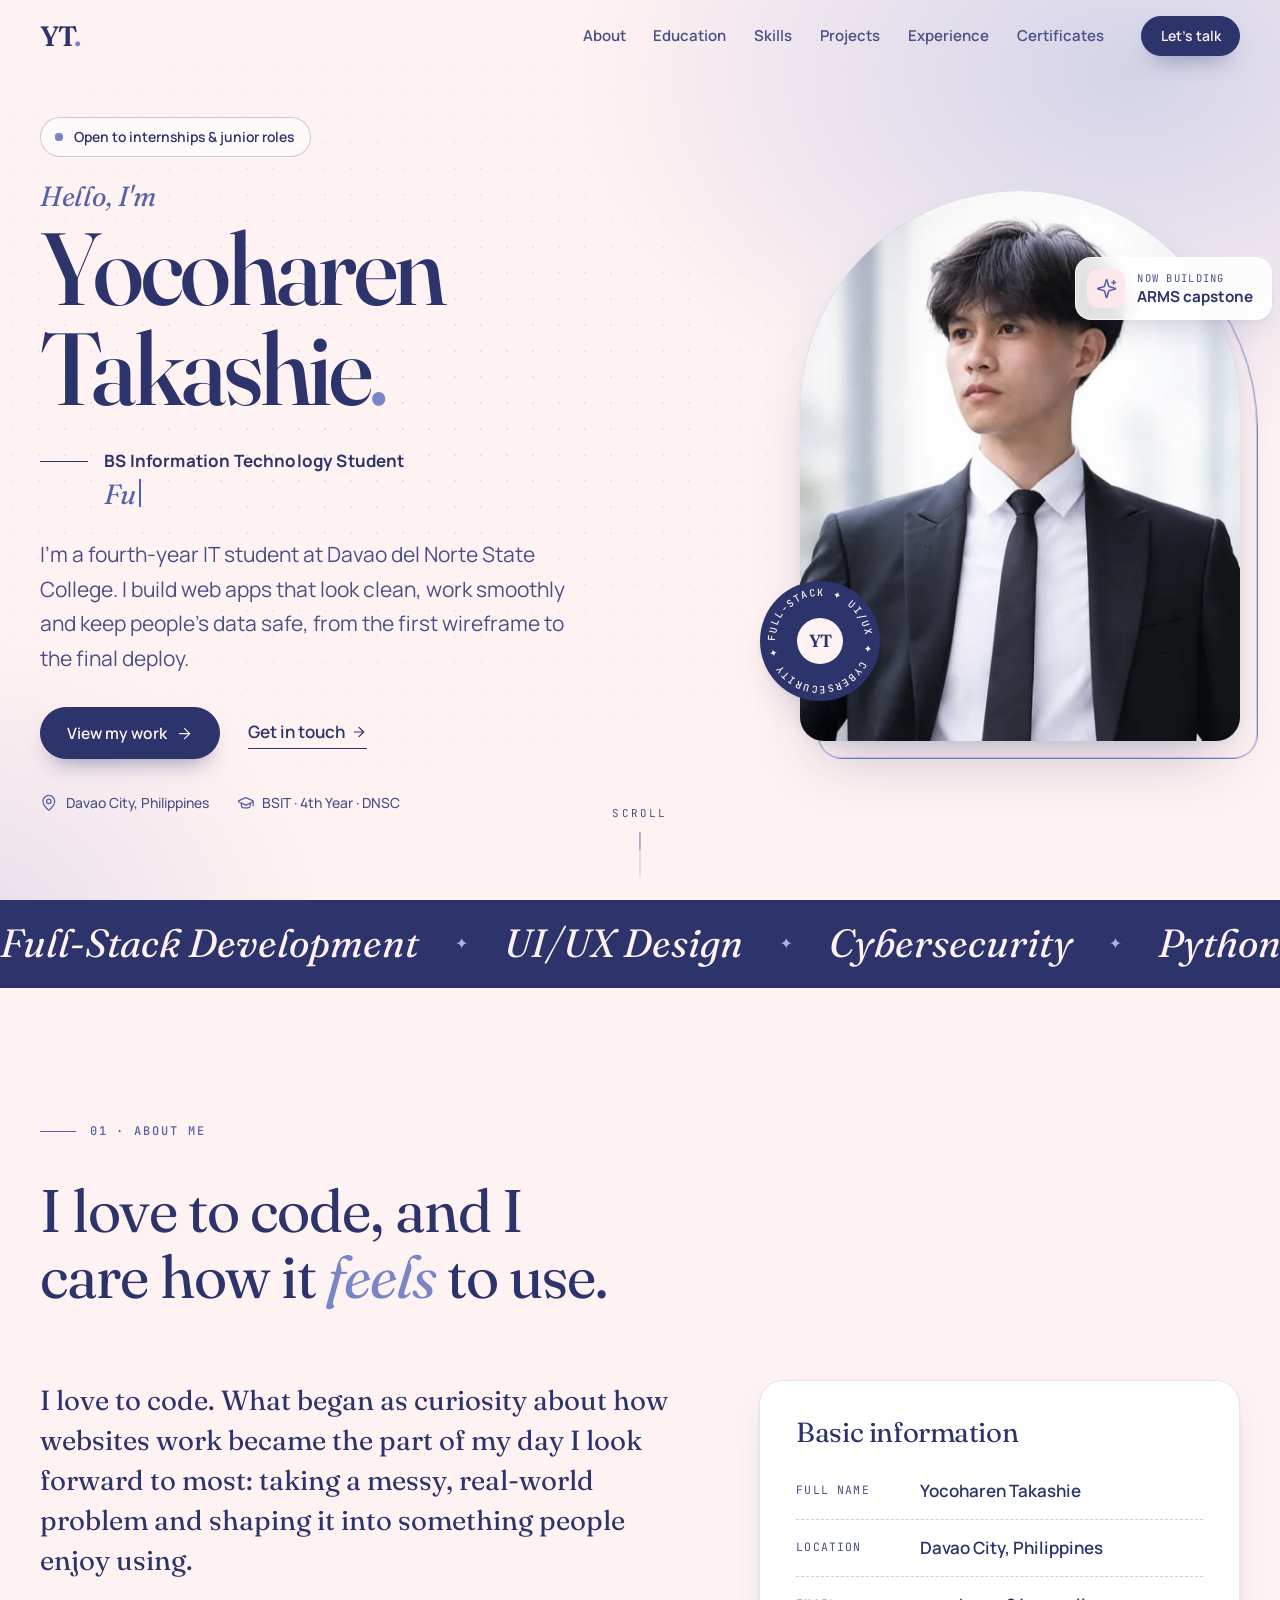
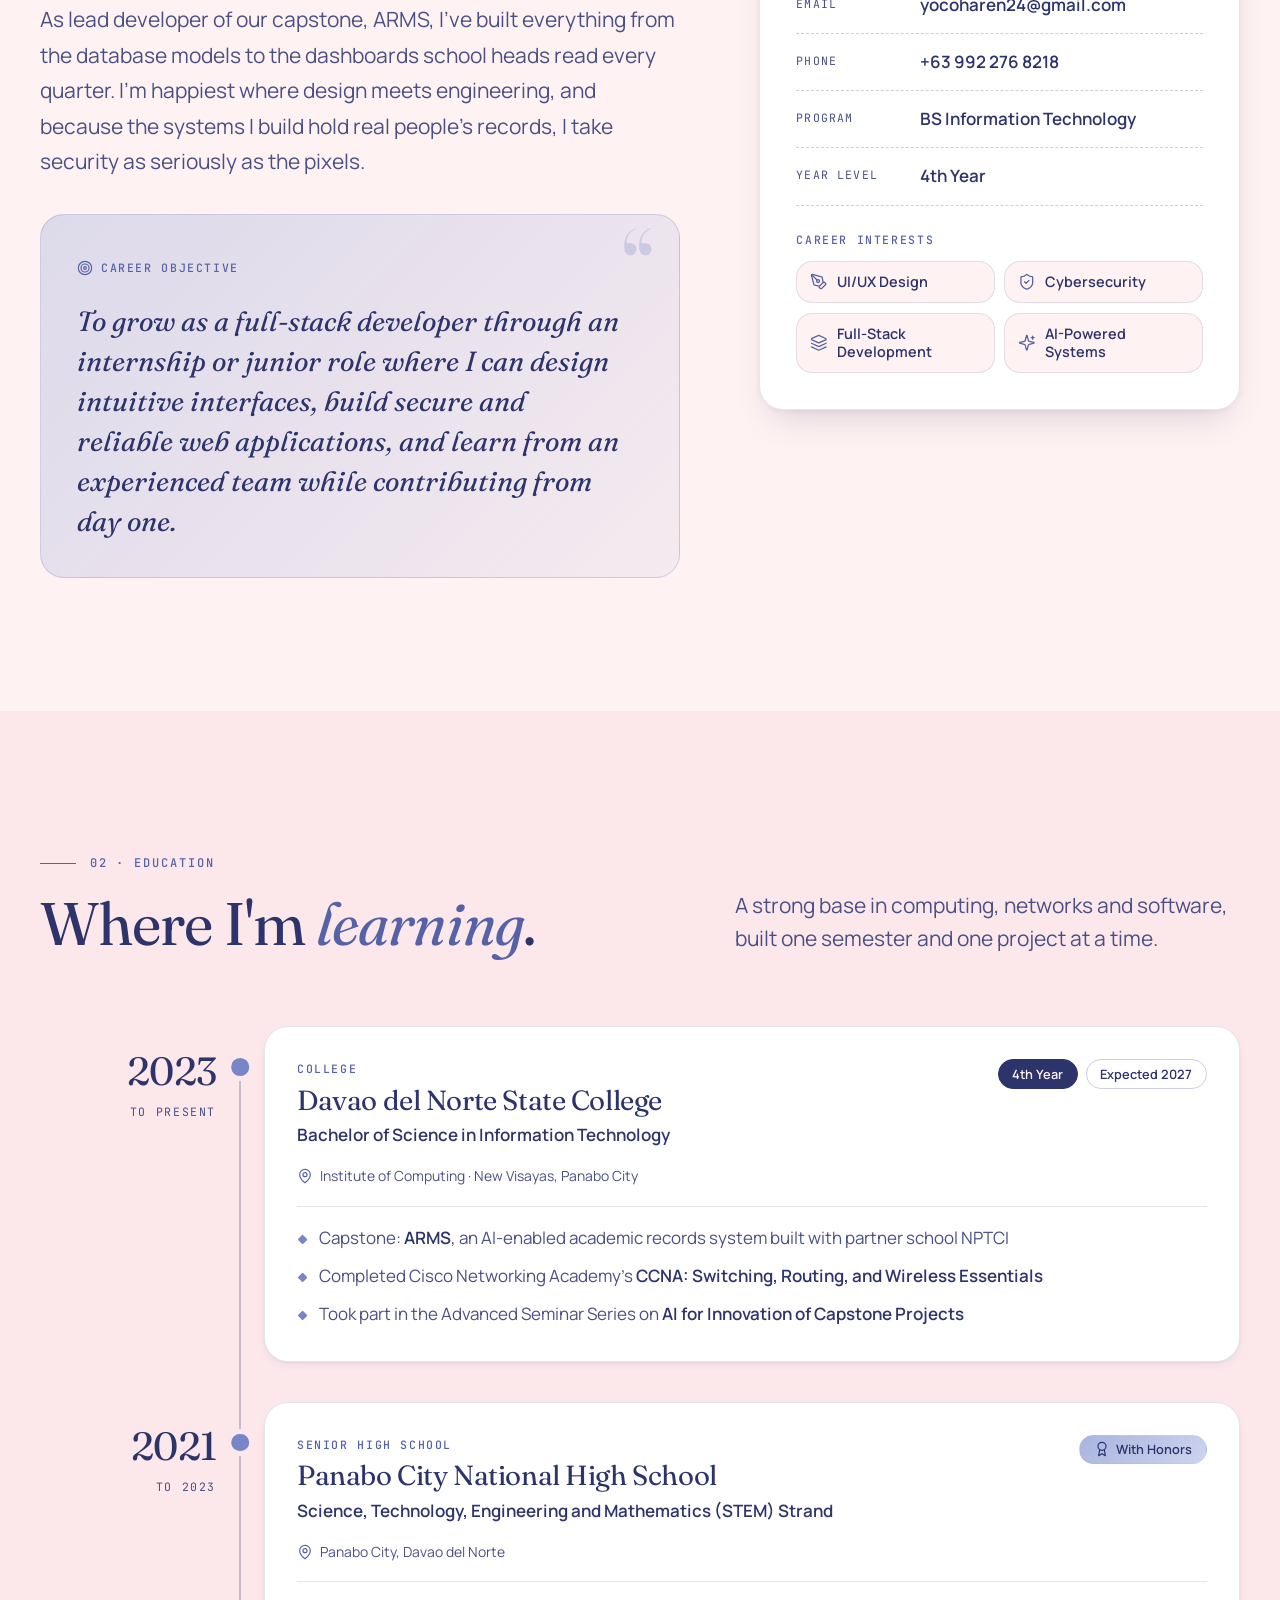
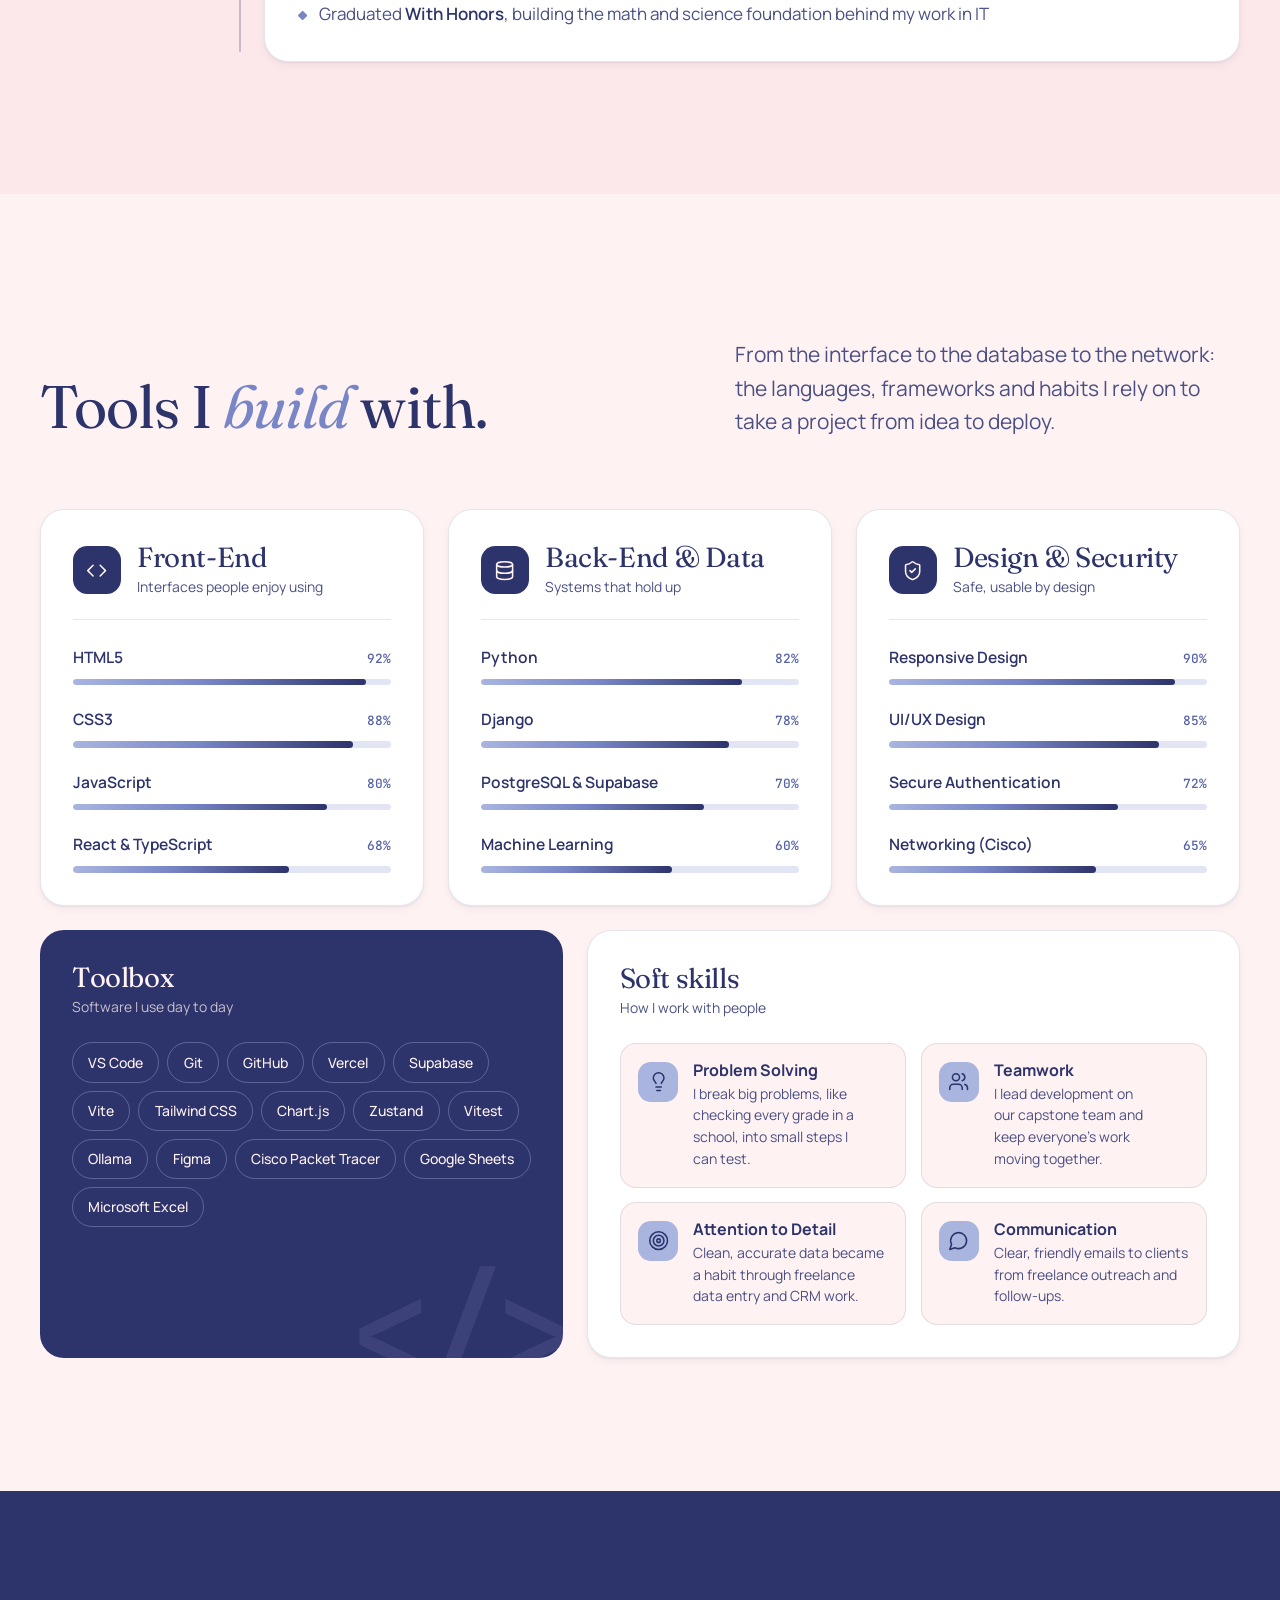
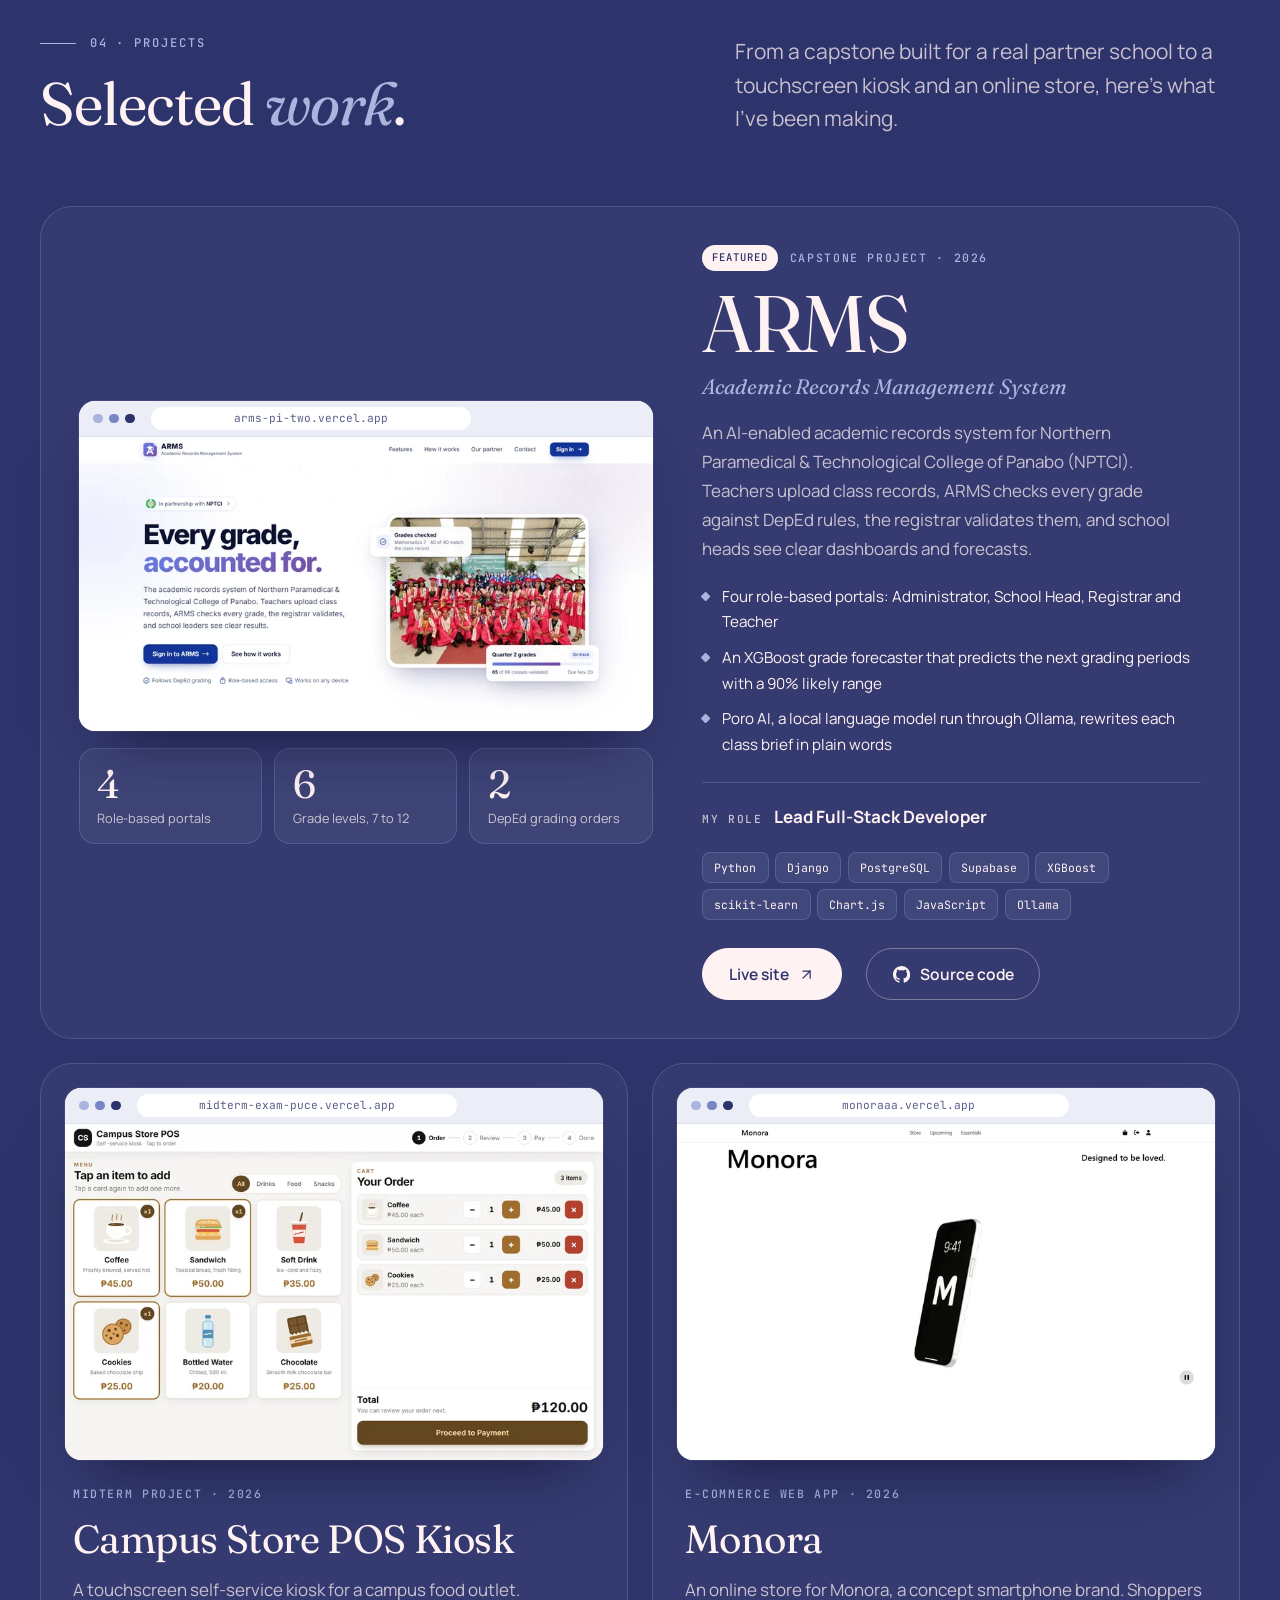
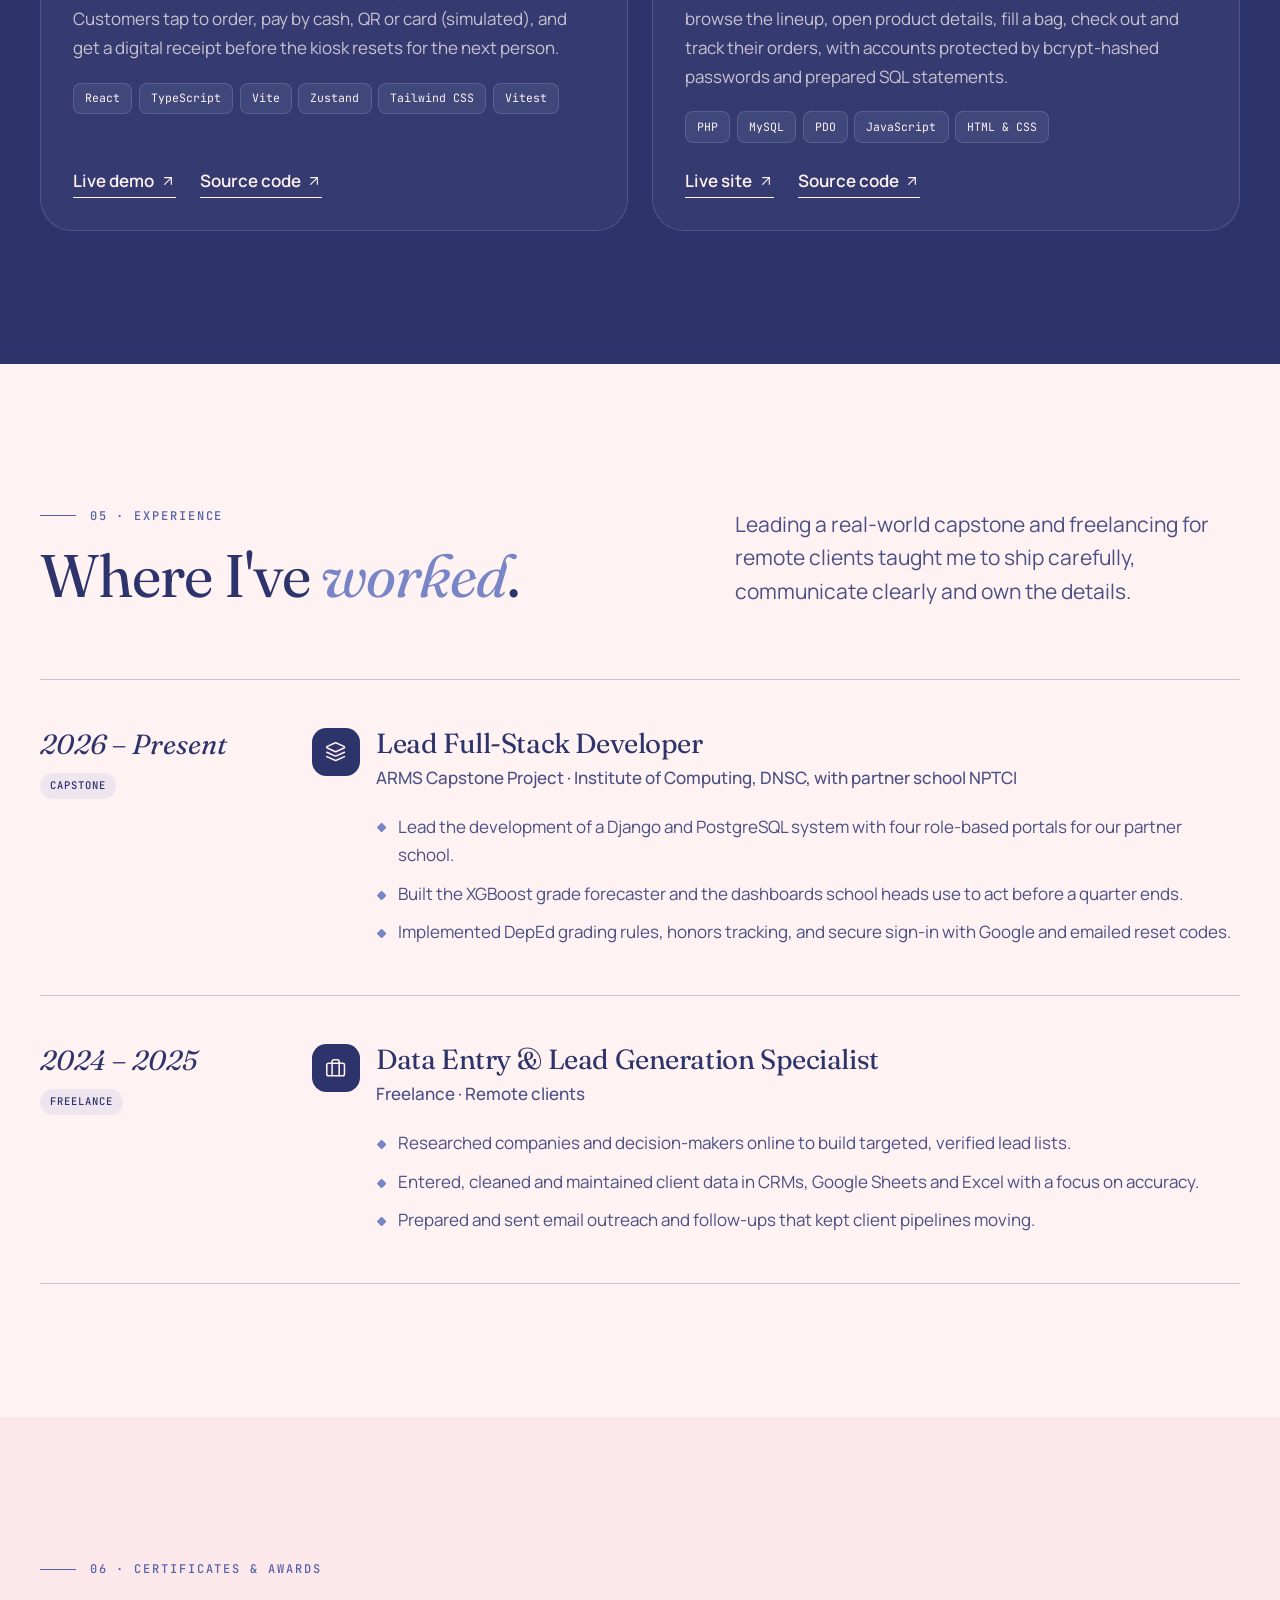
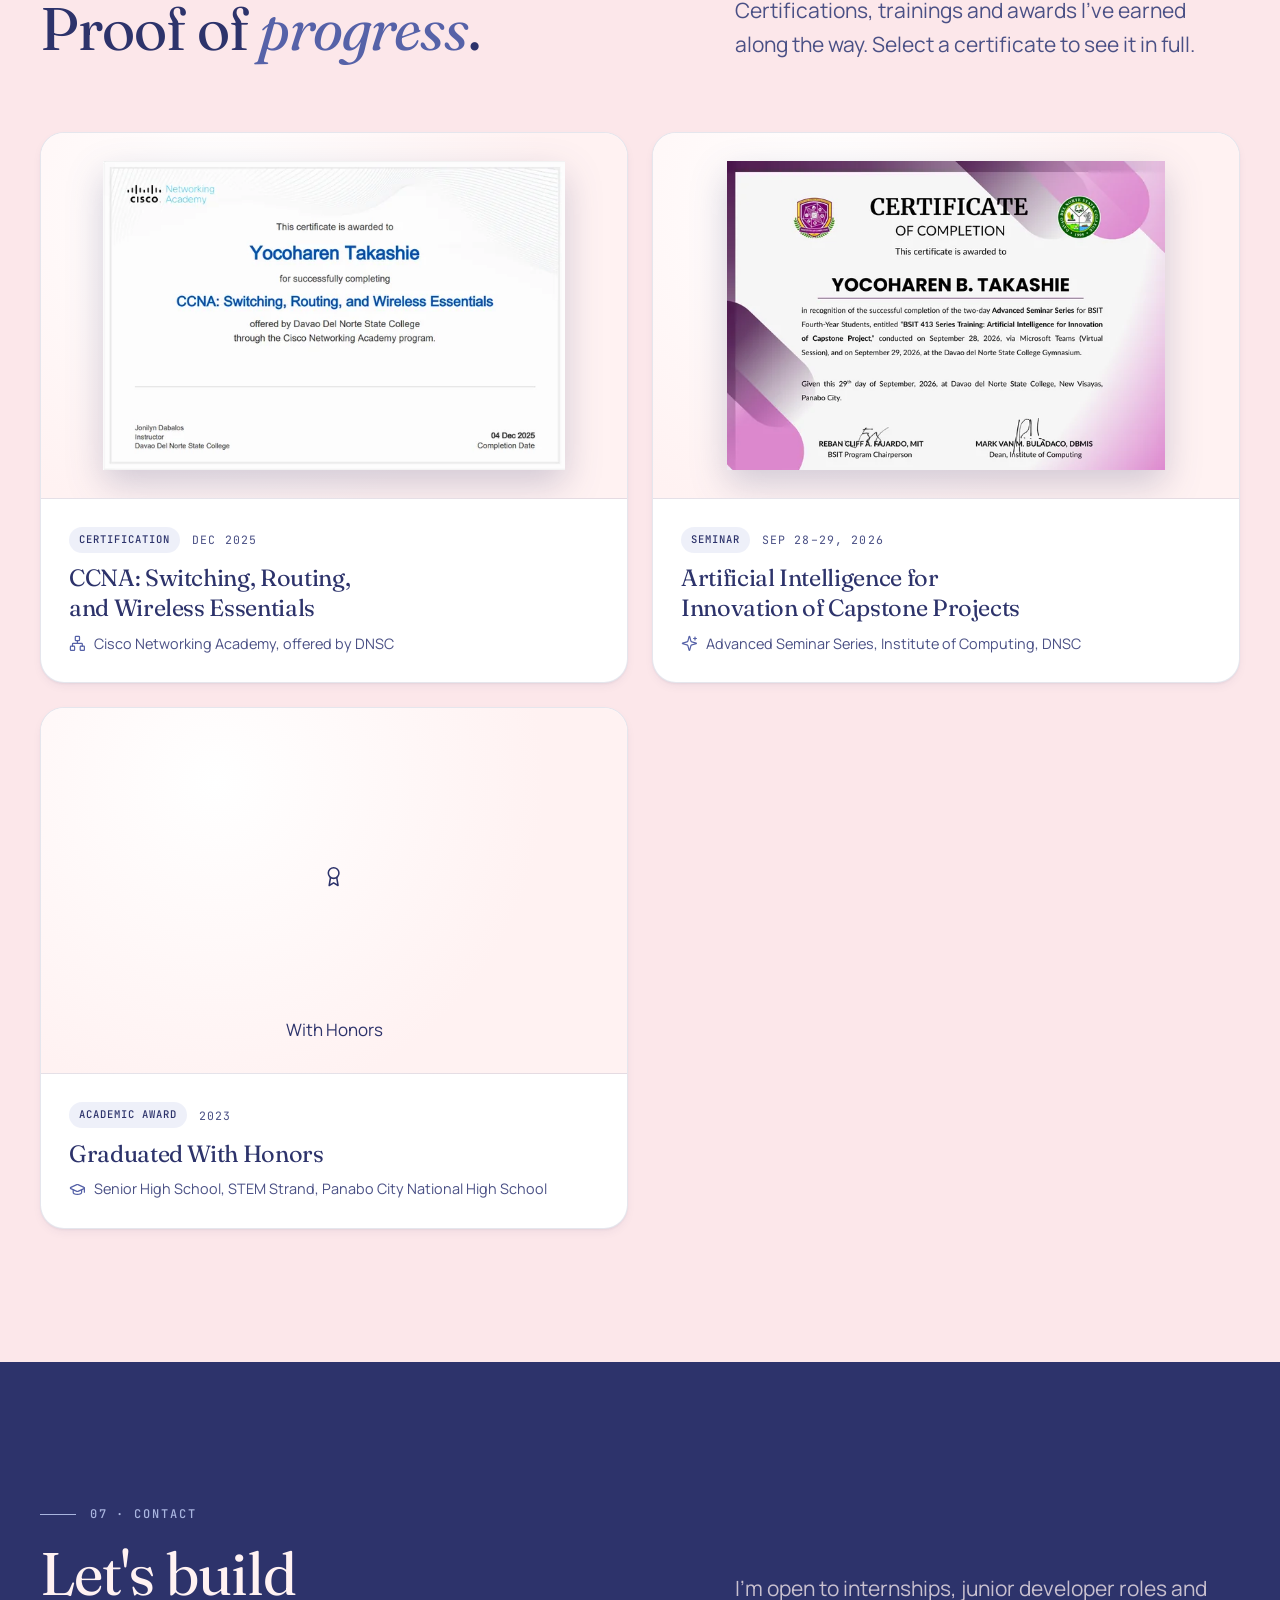
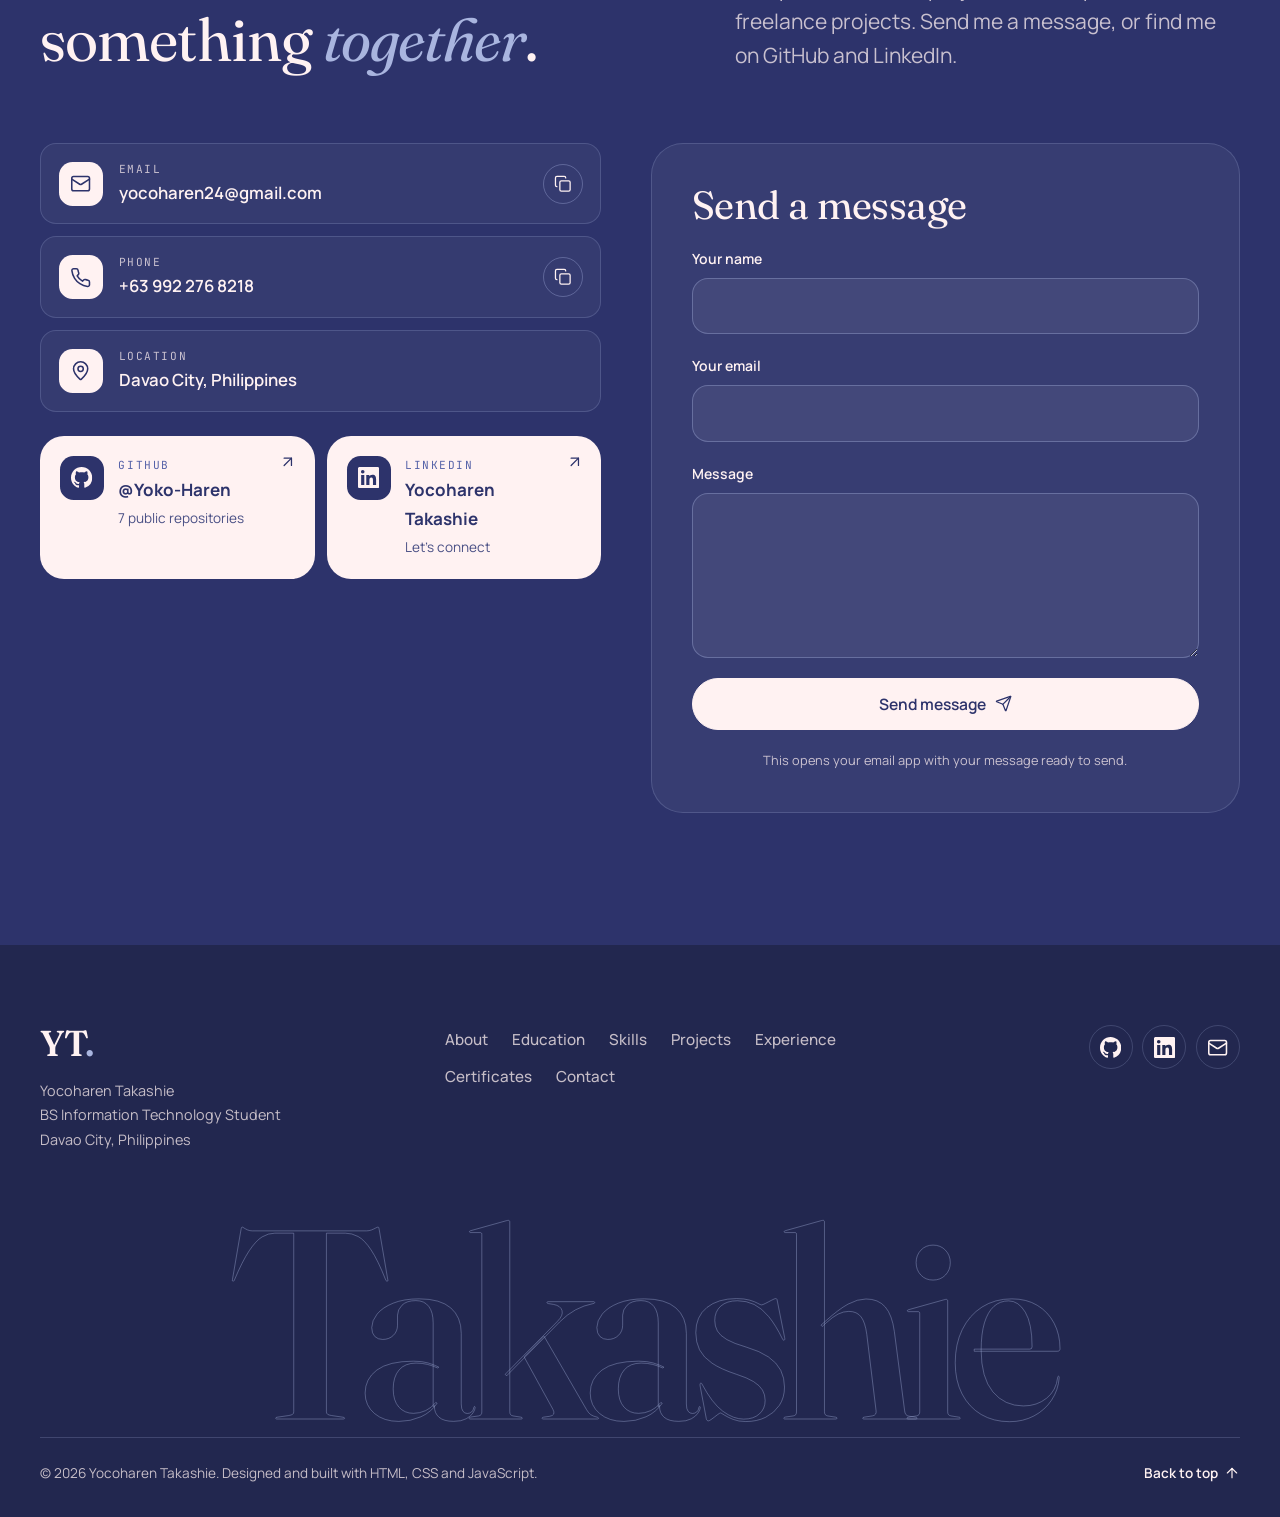
==== commit d6b649b8: "Turn the hero's "Get in touch" button into a text link Keep "View my work" as the one button in the " ====
--- a/index.html
+++ b/index.html
@@ -632,10 +632,10 @@
       <div class="container">
         <header class="section-head section-head--split">
           <div>
-            <p class="eyebrow" data-reveal>06 · Certificates</p>
+            <p class="eyebrow" data-reveal>06 · Certificates &amp; awards</p>
             <h2 class="section-title" id="certs-title" data-reveal>Proof of <em>progress</em>.</h2>
           </div>
-          <p class="section-lede" data-reveal>Certifications and trainings I've completed along the way. Select a certificate to see it in full.</p>
+          <p class="section-lede" data-reveal>Certifications, trainings and awards I've earned along the way. Select a certificate to see it in full.</p>
         </header>
 
         <ul class="certs__grid" role="list" data-stagger="120">
@@ -665,7 +665,20 @@
               <h3 class="cert__title">Artificial Intelligence for Innovation of Capstone Projects</h3>
               <p class="cert__issuer"><svg class="icon" aria-hidden="true"><use href="#i-sparkles"/></svg>Advanced Seminar Series, Institute of Computing, DNSC</p>
             </div>
-          </li>        </ul>
+          </li>
+
+          <li class="cert" data-reveal>
+            <div class="cert__thumb cert__thumb--award" aria-hidden="true">
+              <span class="cert__medal"><svg class="icon"><use href="#i-award"/></svg></span>
+              <span class="cert__award-text">With Honors</span>
+            </div>
+            <div class="cert__body">
+              <p class="cert__meta"><span class="tag">Academic award</span>2023</p>
+              <h3 class="cert__title">Graduated With Honors</h3>
+              <p class="cert__issuer"><svg class="icon" aria-hidden="true"><use href="#i-graduation"/></svg>Senior High School, STEM Strand, Panabo City National High School</p>
+            </div>
+          </li>
+        </ul>
       </div>
 
       <!-- Certificate viewer, opened by js/modules/lightbox.js -->
--- a/css/components.css
+++ b/css/components.css
@@ -111,6 +111,38 @@
   width: 100%;
 }
 
+/* ---- Text link with an underline and an arrow ---------------------------- */
+
+.link-arrow {
+  display: inline-flex;
+  align-items: center;
+  gap: 0.35rem;
+  padding-bottom: 0.15rem;
+  background: linear-gradient(currentColor, currentColor) no-repeat 0 100% / 100% 1px;
+  font-weight: 600;
+  transition: color var(--dur-fast), background-size var(--dur) var(--ease-out);
+}
+
+.link-arrow .icon {
+  width: 1rem;
+  height: 1rem;
+  transition: translate var(--dur) var(--ease-out);
+}
+
+.link-arrow:hover {
+  color: var(--accent-ink);
+  background-size: 0 1px;
+}
+
+.link-arrow:hover .icon {
+  translate: 3px 0;
+}
+
+/* Links to other sites nudge their arrow up and to the right instead */
+.link-arrow[target="_blank"]:hover .icon {
+  translate: 2px -2px;
+}
+
 /* ---- Tags: tiny mono labels such as "Featured" or "Freelance" ------------ */
 
 .tag {
--- a/css/sections/hero.css
+++ b/css/sections/hero.css
@@ -165,7 +165,8 @@
 .hero__actions {
   display: flex;
   flex-wrap: wrap;
-  gap: 0.85rem;
+  align-items: center;
+  gap: 1rem 1.75rem;
   margin-top: 2rem;
 }
 
--- a/css/sections/projects.css
+++ b/css/sections/projects.css
@@ -114,32 +114,6 @@
   margin-top: 1.75rem;
 }
 
-/* Text link with an underline and an arrow that nudges up and right */
-.link-arrow {
-  display: inline-flex;
-  align-items: center;
-  gap: 0.35rem;
-  padding-bottom: 0.15rem;
-  background: linear-gradient(currentColor, currentColor) no-repeat 0 100% / 100% 1px;
-  font-weight: 600;
-  transition: color var(--dur-fast), background-size var(--dur) var(--ease-out);
-}
-
-.link-arrow .icon {
-  width: 1rem;
-  height: 1rem;
-  transition: translate var(--dur) var(--ease-out);
-}
-
-.link-arrow:hover {
-  color: var(--accent);
-  background-size: 0 1px;
-}
-
-.link-arrow:hover .icon {
-  translate: 2px -2px;
-}
-
 /* ---- Featured project --------------------------------------------------- */
 
 /* minmax(0, 1fr) lets single-column grids shrink below their content's
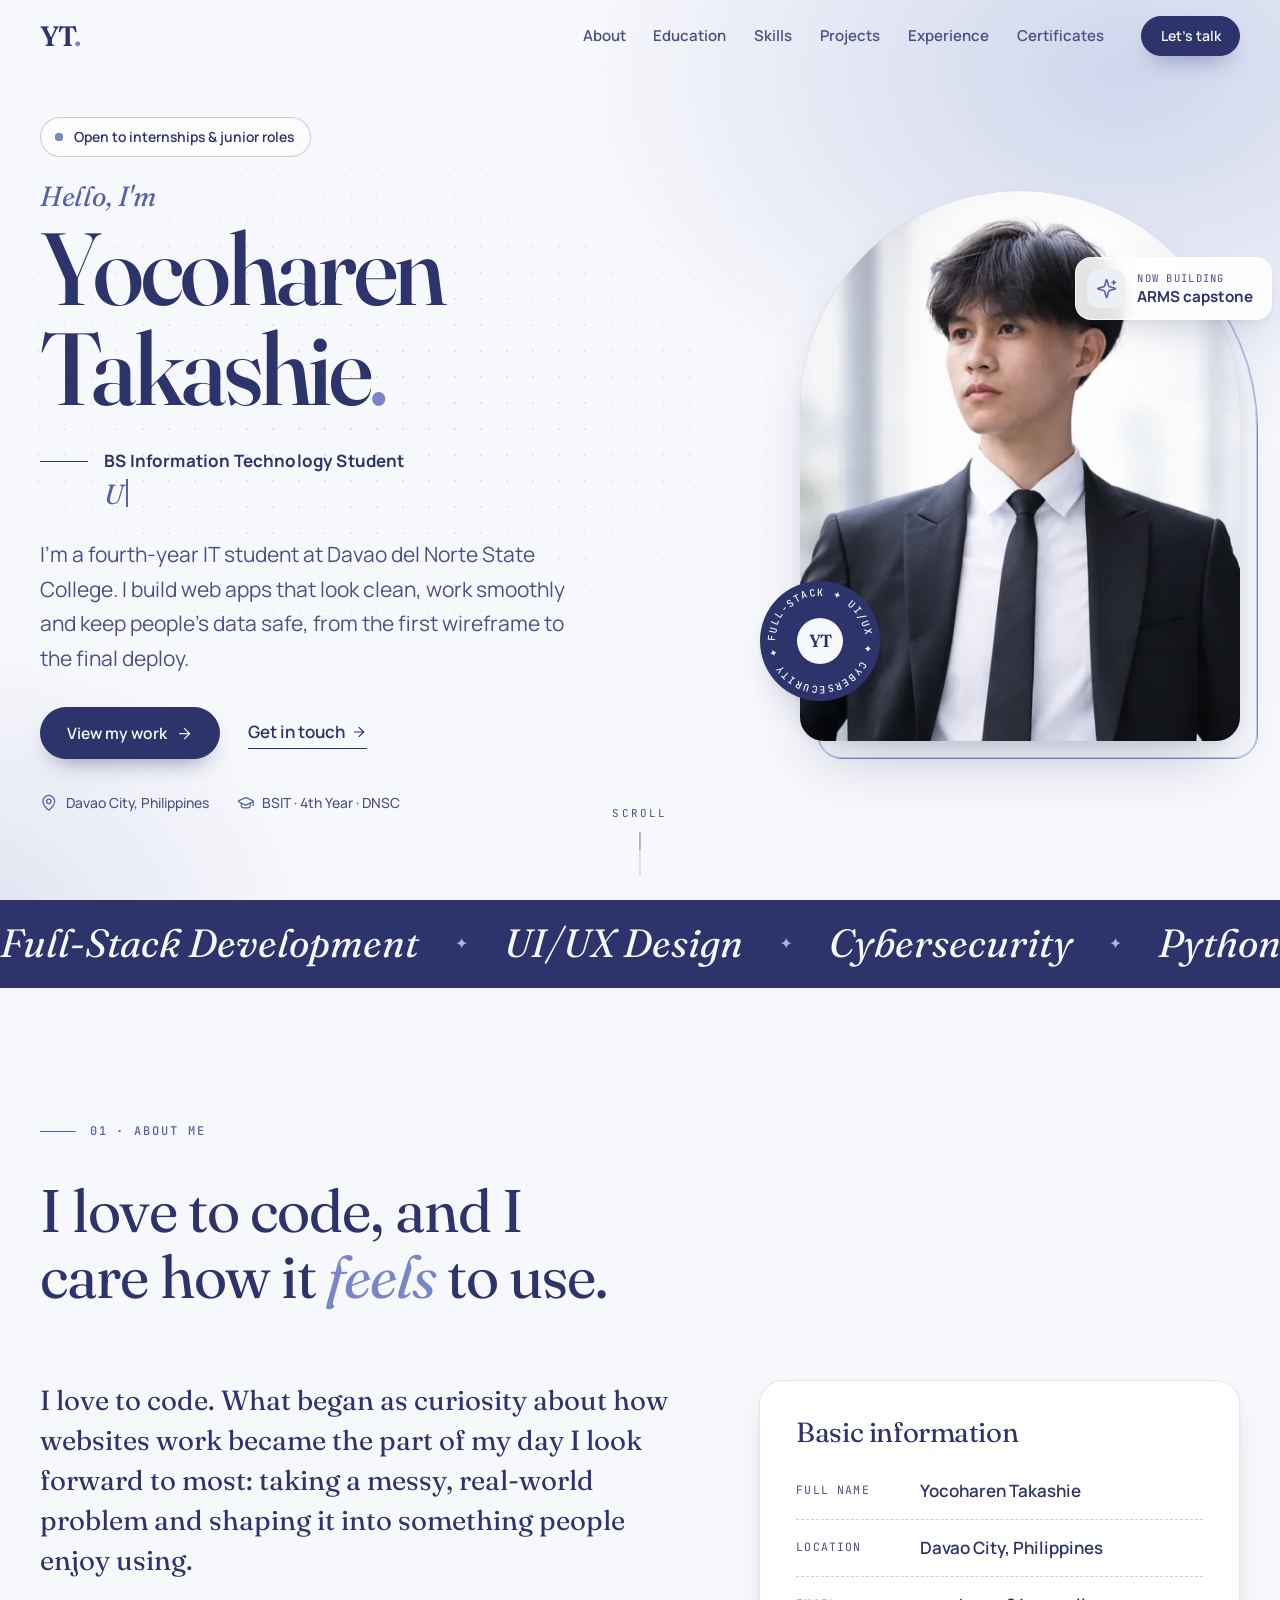
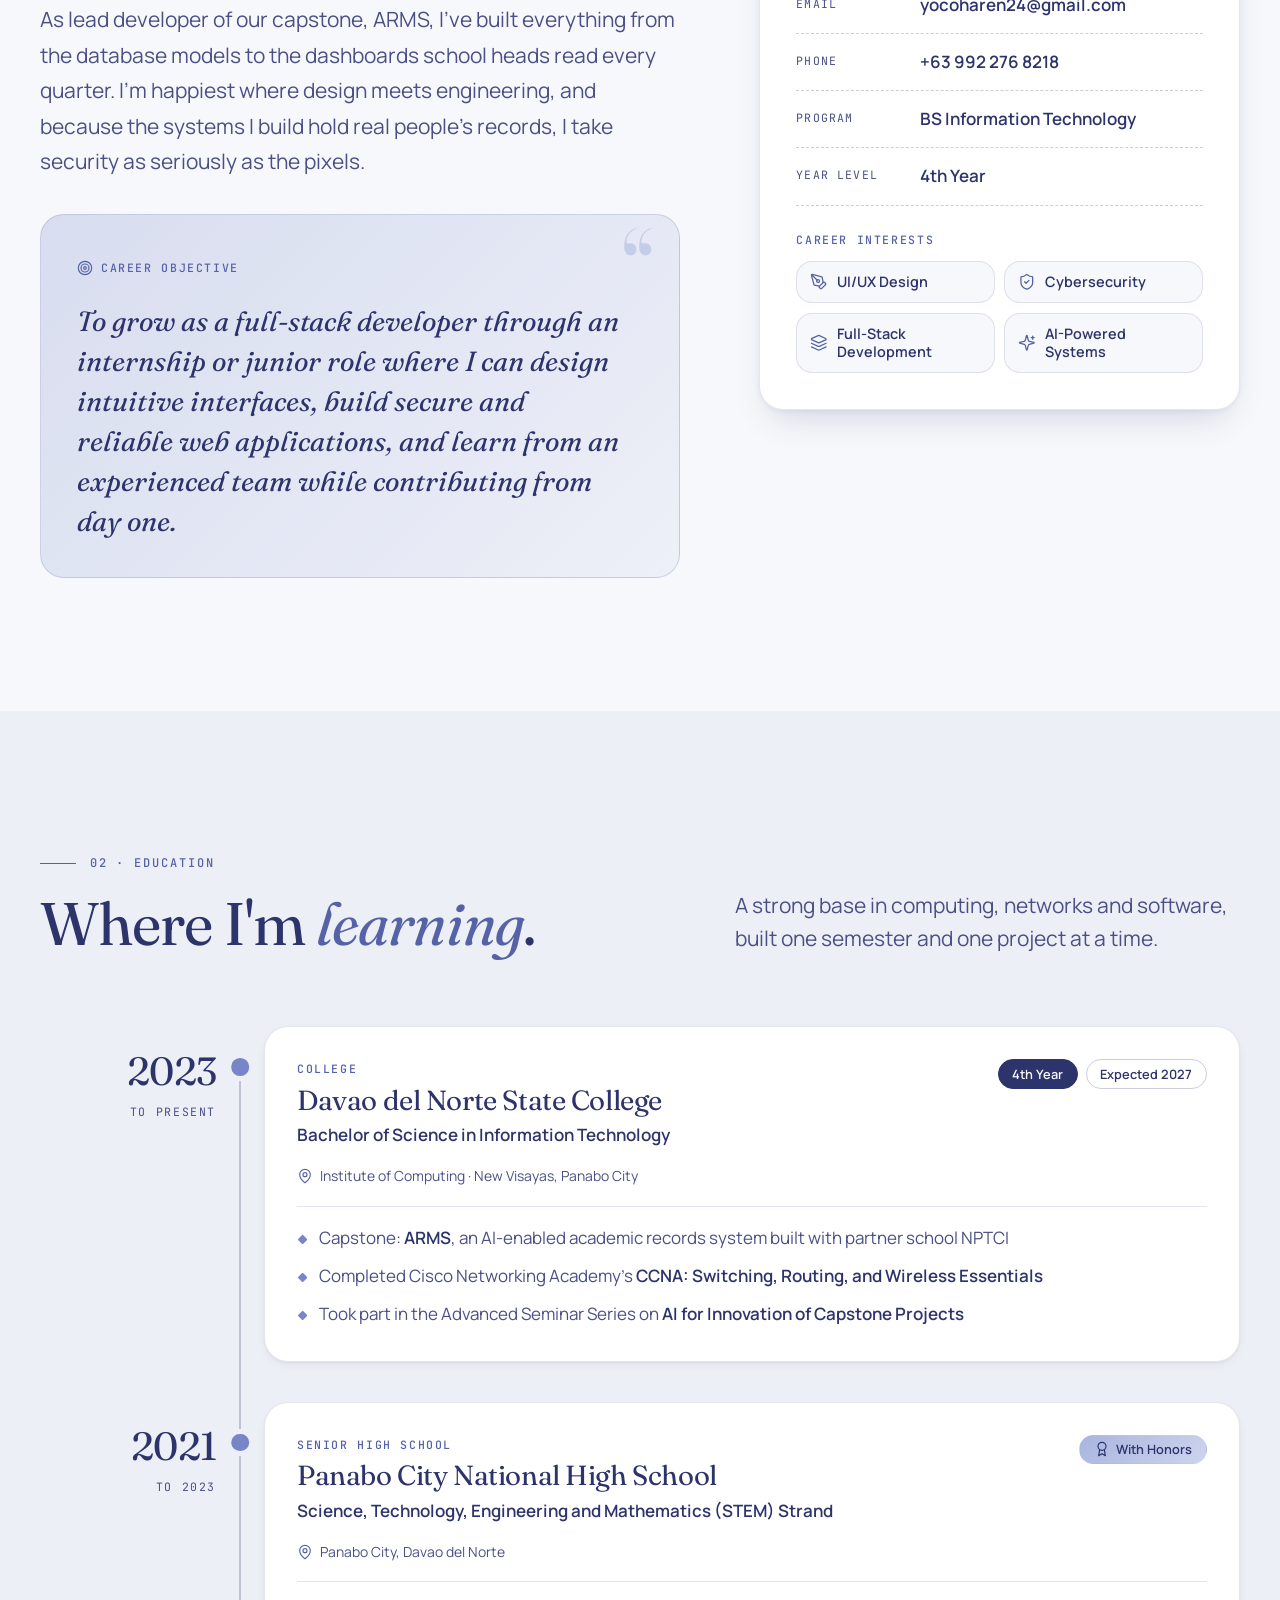
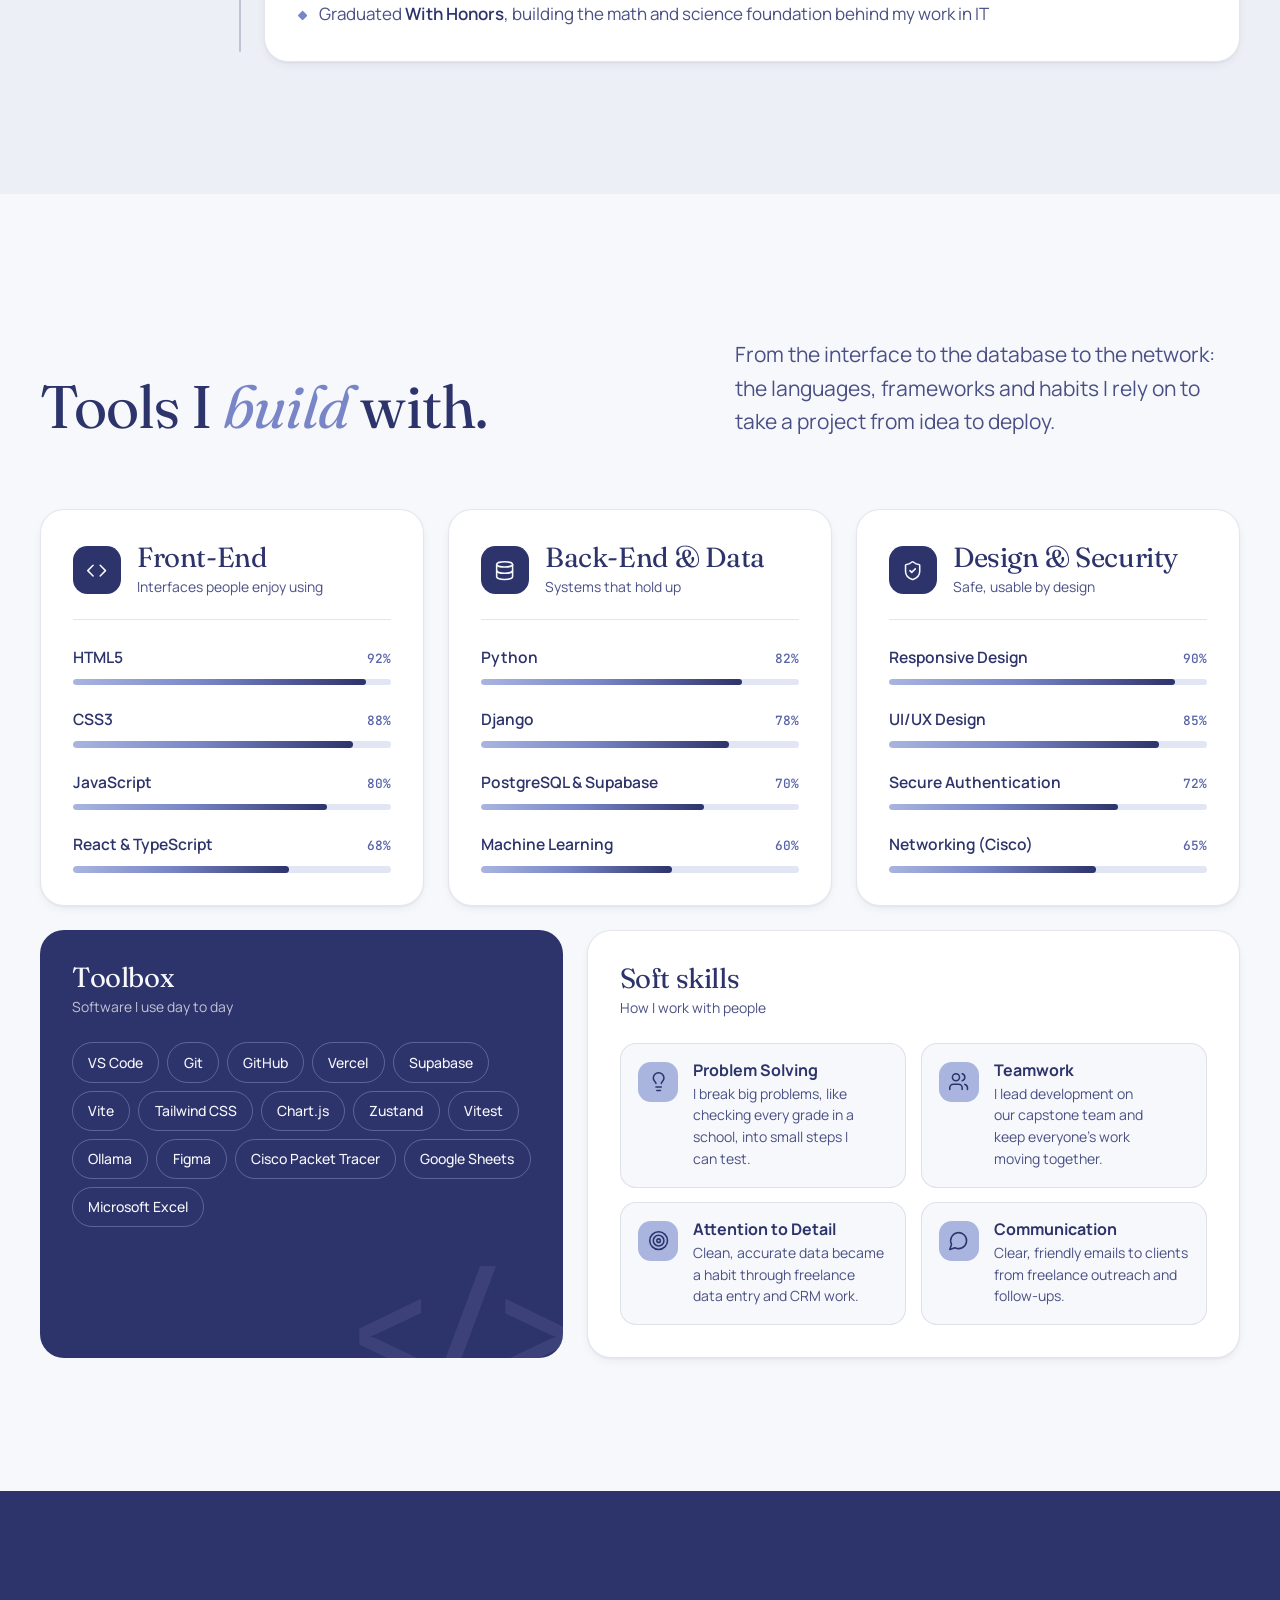
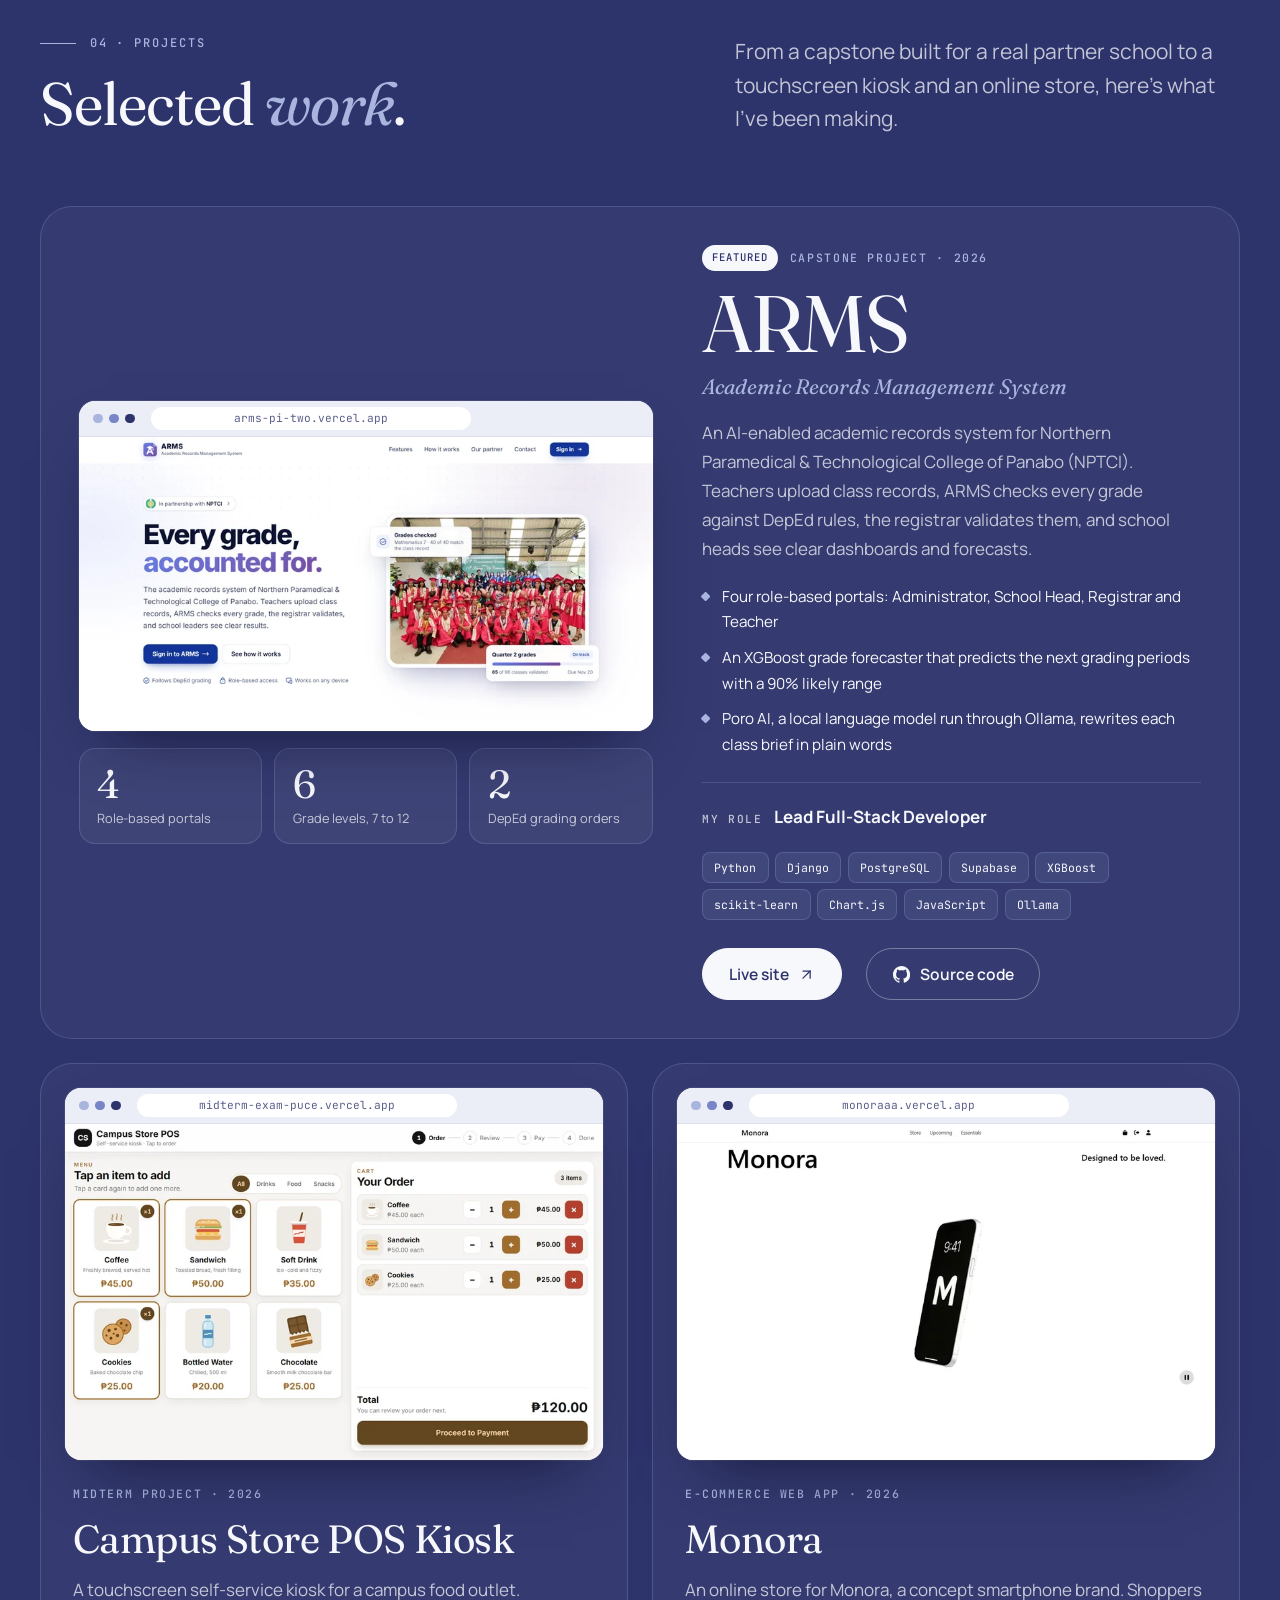
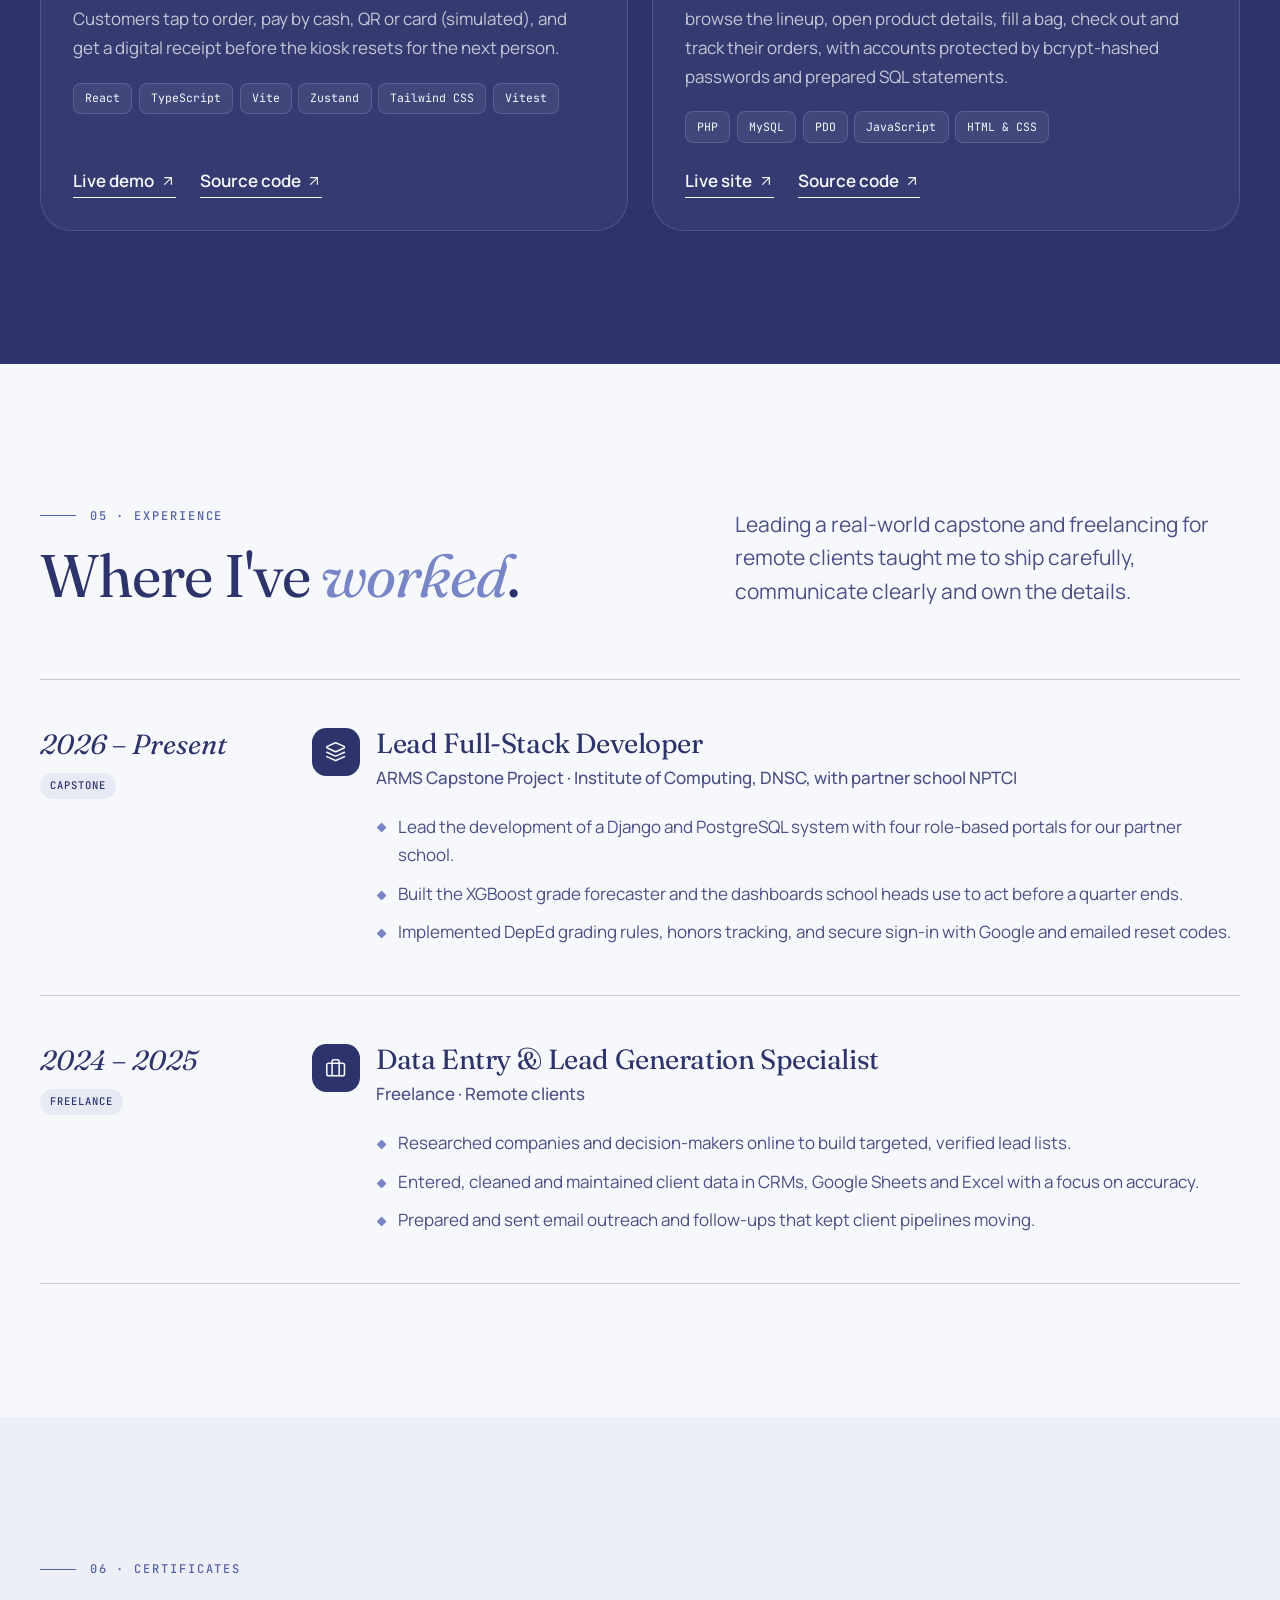
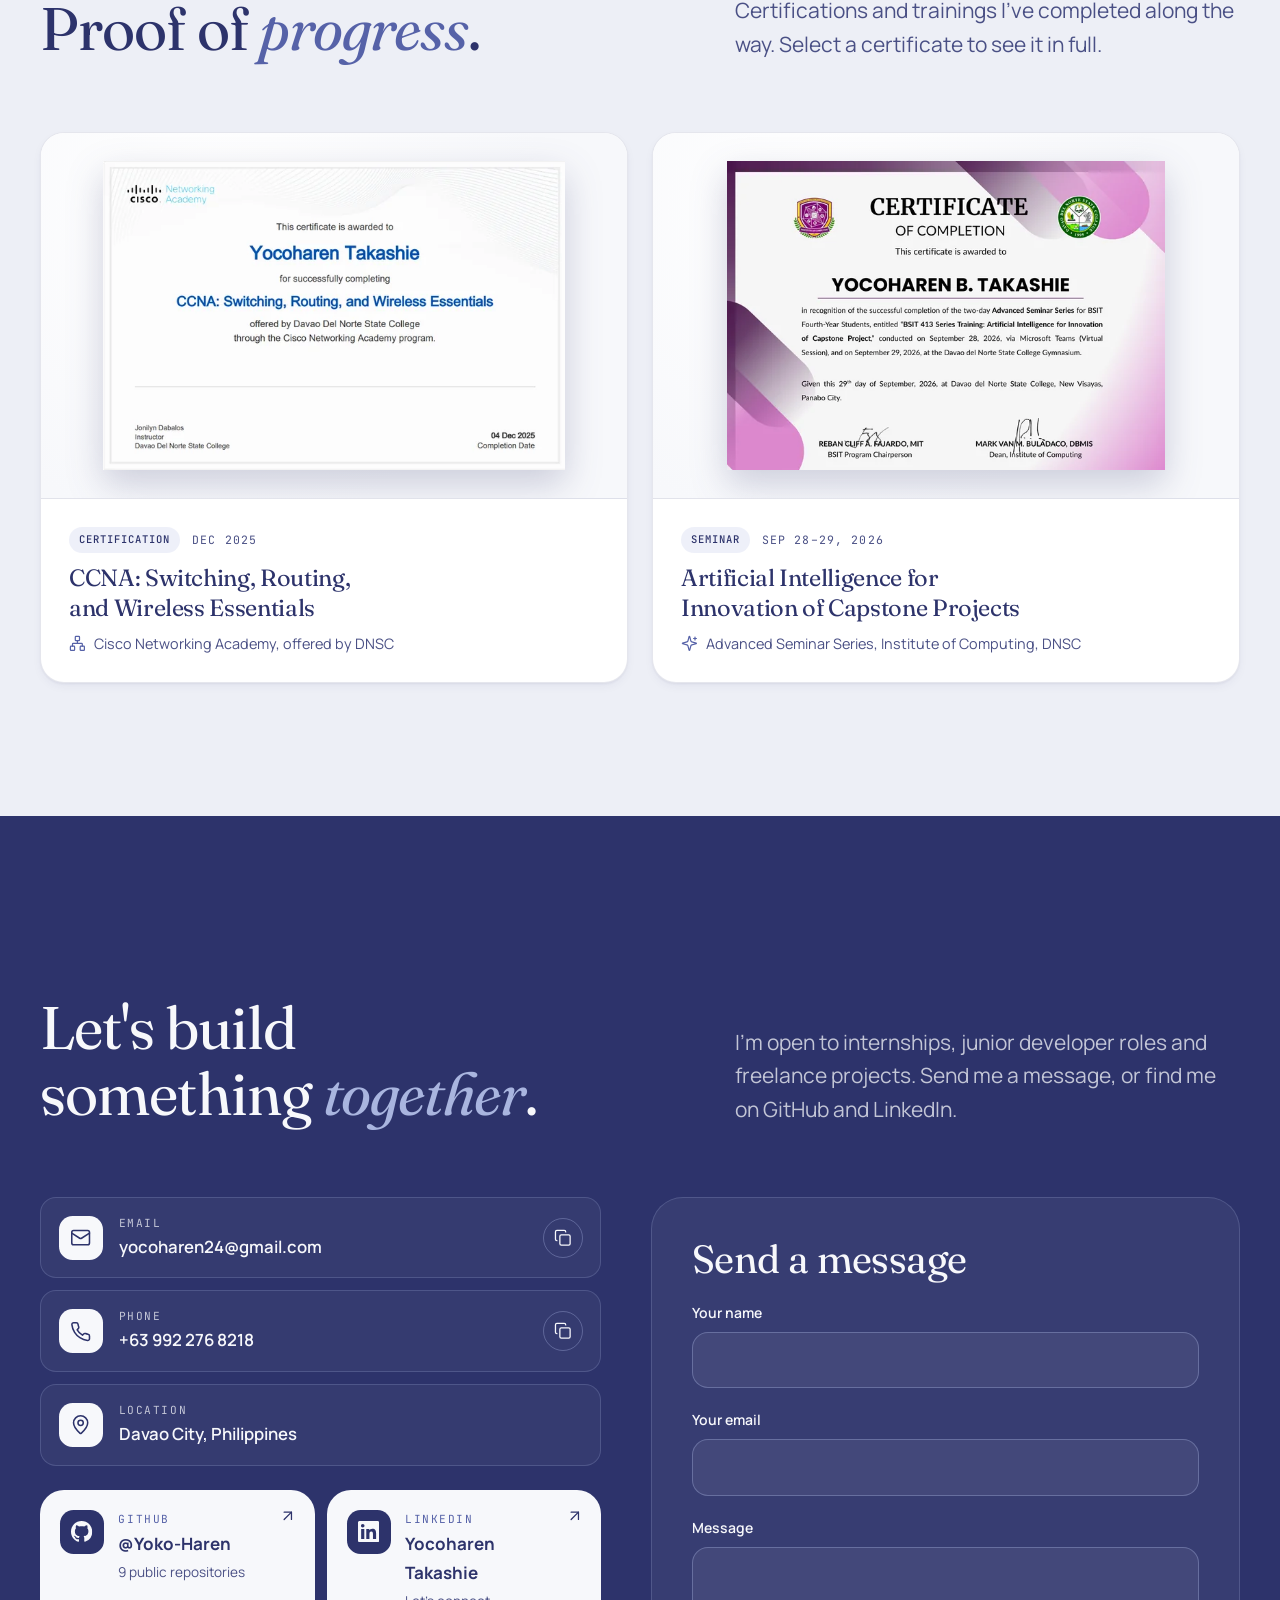
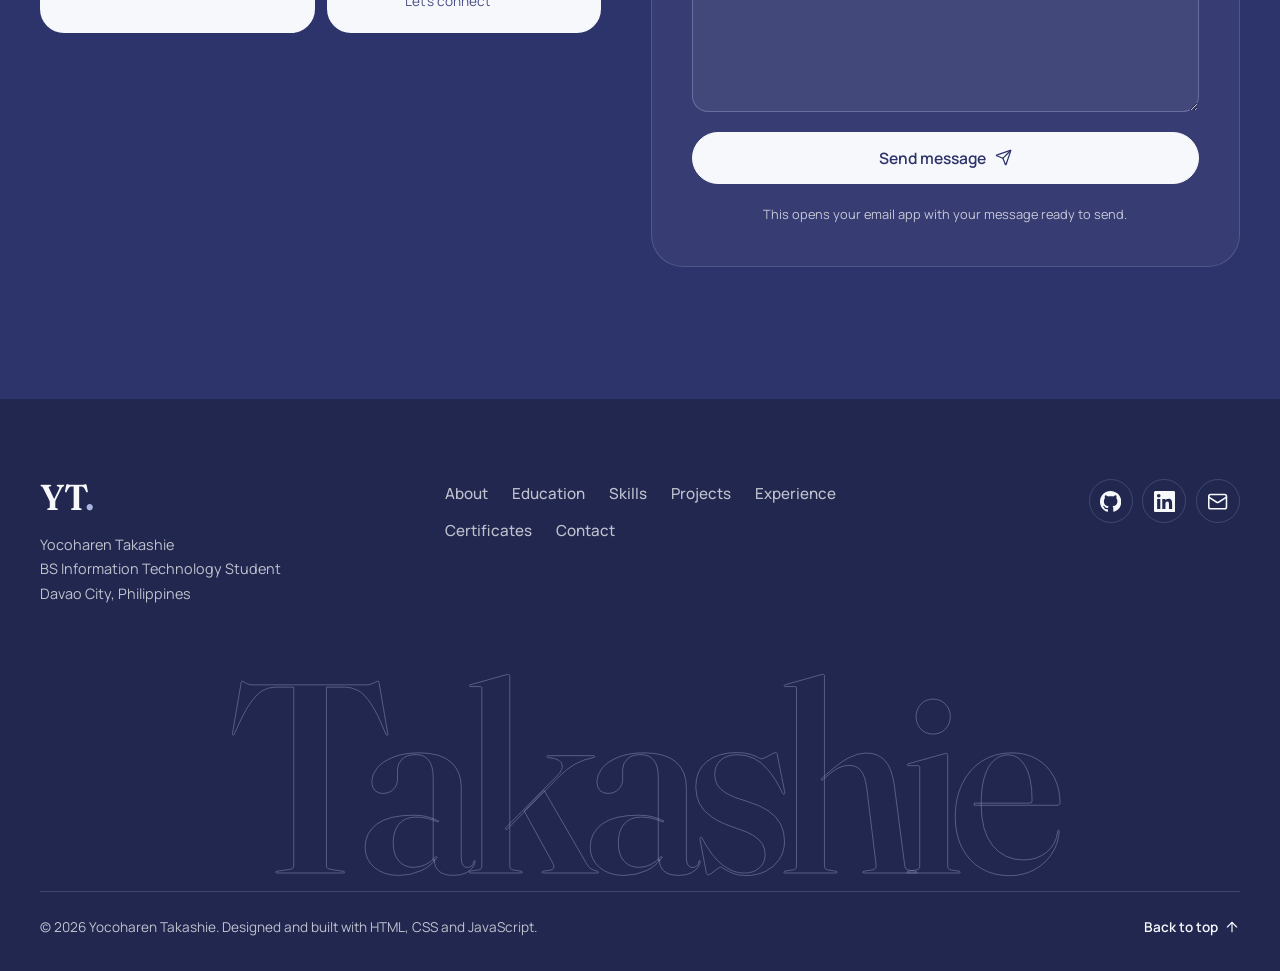
==== commit de7e8b93: "Switch the blush background to a cool white and grey palette Replace the pink #FFF2F2 with a cool wh" ====
--- a/index.html
+++ b/index.html
@@ -6,7 +6,7 @@
   <title>Yocoharen Takashie | IT Student &amp; Full-Stack Developer</title>
   <meta name="description" content="Curriculum vitae of Yocoharen Takashie, a fourth-year BS Information Technology student at Davao del Norte State College and full-stack developer with a passion for UI/UX design and cybersecurity.">
   <meta name="author" content="Yocoharen Takashie">
-  <meta name="theme-color" content="#FFF2F2">
+  <meta name="theme-color" content="#F7F8FB">
 
   <!-- Link previews on Facebook, Messenger, LinkedIn and others -->
   <meta property="og:type" content="profile">
@@ -632,10 +632,10 @@
       <div class="container">
         <header class="section-head section-head--split">
           <div>
-            <p class="eyebrow" data-reveal>06 · Certificates &amp; awards</p>
+            <p class="eyebrow" data-reveal>06 · Certificates</p>
             <h2 class="section-title" id="certs-title" data-reveal>Proof of <em>progress</em>.</h2>
           </div>
-          <p class="section-lede" data-reveal>Certifications, trainings and awards I've earned along the way. Select a certificate to see it in full.</p>
+          <p class="section-lede" data-reveal>Certifications and trainings I've completed along the way. Select a certificate to see it in full.</p>
         </header>
 
         <ul class="certs__grid" role="list" data-stagger="120">
@@ -665,20 +665,7 @@
               <h3 class="cert__title">Artificial Intelligence for Innovation of Capstone Projects</h3>
               <p class="cert__issuer"><svg class="icon" aria-hidden="true"><use href="#i-sparkles"/></svg>Advanced Seminar Series, Institute of Computing, DNSC</p>
             </div>
-          </li>
-
-          <li class="cert" data-reveal>
-            <div class="cert__thumb cert__thumb--award" aria-hidden="true">
-              <span class="cert__medal"><svg class="icon"><use href="#i-award"/></svg></span>
-              <span class="cert__award-text">With Honors</span>
-            </div>
-            <div class="cert__body">
-              <p class="cert__meta"><span class="tag">Academic award</span>2023</p>
-              <h3 class="cert__title">Graduated With Honors</h3>
-              <p class="cert__issuer"><svg class="icon" aria-hidden="true"><use href="#i-graduation"/></svg>Senior High School, STEM Strand, Panabo City National High School</p>
-            </div>
-          </li>
-        </ul>
+          </li>        </ul>
       </div>
 
       <!-- Certificate viewer, opened by js/modules/lightbox.js -->
@@ -742,7 +729,7 @@
                 <span class="profile-card__text">
                   <span class="profile-card__label">GitHub</span>
                   <span class="profile-card__handle">@Yoko-Haren</span>
-                  <span class="profile-card__note" data-github-repos>7 public repositories</span>
+                  <span class="profile-card__note" data-github-repos>9 public repositories</span>
                 </span>
                 <svg class="icon profile-card__arrow" aria-hidden="true"><use href="#i-arrow-up-right"/></svg>
                 <span class="visually-hidden"> (opens in a new tab)</span>
--- a/css/tokens.css
+++ b/css/tokens.css
@@ -5,19 +5,19 @@
 
 :root {
   /* ---- Brand palette ------------------------------------------------ */
-  --blush: #FFF2F2;
+  --paper: #F7F8FB;           /* cool white, with a hint of periwinkle */
   --mist: #A9B5DF;
   --periwinkle: #7886C7;
   --navy: #2D336B;
 
   /* Tints and shades derived from the palette */
-  --blush-deep: #FCE7EA;      /* alternate section background */
+  --paper-deep: #EDEFF6;      /* light grey for alternate sections */
   --periwinkle-ink: #5662A8;  /* periwinkle dark enough for small text (AA) */
   --navy-deep: #22274F;       /* footer and pressed states */
   --white: #FFFFFF;
 
   /* ---- Color roles -------------------------------------------------- */
-  --bg: var(--blush);
+  --bg: var(--paper);
   --surface: var(--white);
   --ink: var(--navy);
   --ink-soft: #4A5085;
@@ -27,8 +27,8 @@
   --line-strong: rgba(45, 51, 107, 0.24);
 
   /* On navy surfaces */
-  --on-dark: var(--blush);
-  --on-dark-soft: rgba(255, 242, 242, 0.74);
+  --on-dark: var(--paper);
+  --on-dark-soft: rgba(247, 248, 251, 0.74);
   --line-dark: rgba(169, 181, 223, 0.22);
 
   /* ---- Typography --------------------------------------------------- */
@@ -67,7 +67,7 @@
   --radius-xl: 2rem;
   --radius-pill: 999px;
 
-  /* Shadows are tinted navy so they sit naturally on the blush background */
+  /* Shadows are tinted navy so they sit naturally on the light background */
   --shadow-s: 0 1px 2px rgba(45, 51, 107, 0.06), 0 4px 12px -4px rgba(45, 51, 107, 0.1);
   --shadow-m: 0 2px 4px rgba(45, 51, 107, 0.05), 0 18px 36px -14px rgba(45, 51, 107, 0.2);
   --shadow-l: 0 4px 8px rgba(45, 51, 107, 0.05), 0 32px 64px -24px rgba(45, 51, 107, 0.32);
--- a/css/base.css
+++ b/css/base.css
@@ -142,7 +142,7 @@
   padding: 0.75rem 1.25rem;
   border-radius: var(--radius-pill);
   background: var(--navy);
-  color: var(--blush);
+  color: var(--paper);
   font-weight: 600;
   transform: translateY(-200%);
   transition: transform var(--dur) var(--ease-out);
--- a/css/layout.css
+++ b/css/layout.css
@@ -14,15 +14,15 @@
   padding-block: var(--section-pad);
 }
 
-/* Slightly deeper blush to separate neighbouring sections */
+/* Light grey to separate neighbouring sections */
 .section--tint {
   --accent: var(--periwinkle-ink);
-  background: var(--blush-deep);
+  background: var(--paper-deep);
 }
 
 /* Navy sections: swapping the color roles restyles every component inside */
 .section--dark {
-  --ink: var(--blush);
+  --ink: var(--paper);
   --ink-soft: var(--on-dark-soft);
   --accent: var(--mist);
   --accent-ink: var(--mist);
@@ -33,7 +33,7 @@
 }
 
 .section--dark ::selection {
-  background: var(--blush);
+  background: var(--paper);
   color: var(--navy);
 }
 
@@ -97,7 +97,7 @@
   overflow: hidden;
   padding-block: 1.4rem;
   background: var(--navy);
-  color: var(--blush);
+  color: var(--paper);
 }
 
 .marquee__track {
--- a/css/components.css
+++ b/css/components.css
@@ -11,7 +11,7 @@
   --btn-fg: var(--ink);
   --btn-border: var(--line-strong);
   --btn-hover-bg: var(--navy);
-  --btn-hover-fg: var(--blush);
+  --btn-hover-fg: var(--paper);
 
   position: relative;
   isolation: isolate;
@@ -75,7 +75,7 @@
 
 .btn--primary {
   --btn-bg: var(--navy);
-  --btn-fg: var(--blush);
+  --btn-fg: var(--paper);
   --btn-border: var(--navy);
   --btn-hover-bg: var(--periwinkle-ink);
   box-shadow: 0 12px 24px -12px rgba(45, 51, 107, 0.6);
@@ -87,17 +87,17 @@
 
 /* For navy backgrounds */
 .btn--light {
-  --btn-bg: var(--blush);
+  --btn-bg: var(--paper);
   --btn-fg: var(--navy);
-  --btn-border: var(--blush);
+  --btn-border: var(--paper);
   --btn-hover-bg: var(--mist);
   --btn-hover-fg: var(--navy);
 }
 
 .btn--outline-light {
-  --btn-fg: var(--blush);
-  --btn-border: rgba(255, 242, 242, 0.35);
-  --btn-hover-bg: var(--blush);
+  --btn-fg: var(--paper);
+  --btn-border: rgba(247, 248, 251, 0.35);
+  --btn-hover-bg: var(--paper);
   --btn-hover-fg: var(--navy);
 }
 
@@ -160,7 +160,7 @@
 }
 
 .tag--accent {
-  background: var(--blush);
+  background: var(--paper);
   color: var(--navy);
 }
 
@@ -194,7 +194,7 @@
 .pill--solid {
   border-color: var(--navy);
   background: var(--navy);
-  color: var(--blush);
+  color: var(--paper);
 }
 
 .pill--award {
--- a/css/sections/header.css
+++ b/css/sections/header.css
@@ -18,7 +18,7 @@
   position: absolute;
   inset: 0;
   z-index: -1;
-  background: rgba(255, 242, 242, 0.82);
+  background: rgba(247, 248, 251, 0.82);
   -webkit-backdrop-filter: saturate(160%) blur(14px);
   backdrop-filter: saturate(160%) blur(14px);
   box-shadow: 0 1px 0 var(--line);
@@ -152,7 +152,7 @@
     padding: calc(var(--nav-h) + 1.5rem) var(--gutter) 2rem;
     overflow-y: auto;
     background: var(--navy);
-    color: var(--blush);
+    color: var(--paper);
     clip-path: circle(0 at var(--origin));
     visibility: hidden;
     transition: clip-path 0.7s var(--ease-in-out), visibility 0s linear 0.7s;
@@ -212,7 +212,7 @@
   }
 
   .nav__panel-foot a:hover {
-    color: var(--blush);
+    color: var(--paper);
   }
 
   /* Open state */
@@ -245,7 +245,7 @@
   }
 
   .is-menu-open .nav__logo {
-    color: var(--blush);
+    color: var(--paper);
   }
 
   .is-menu-open .nav__toggle {
@@ -254,7 +254,7 @@
   }
 
   .is-menu-open .nav__toggle-bar {
-    background: var(--blush);
+    background: var(--paper);
   }
 
   .is-menu-open .nav__toggle-bar:nth-of-type(2) { transform: rotate(45deg); }
--- a/css/sections/hero.css
+++ b/css/sections/hero.css
@@ -254,7 +254,7 @@
   aspect-ratio: 1;
   border-radius: 50%;
   background: var(--navy);
-  color: var(--blush);
+  color: var(--paper);
   box-shadow: var(--shadow-m);
 }
 
@@ -279,7 +279,7 @@
   width: 2.4rem;
   aspect-ratio: 1;
   border-radius: 50%;
-  background: var(--blush);
+  background: var(--paper);
   color: var(--navy);
   font-family: var(--font-display);
   font-size: 0.95rem;
@@ -332,7 +332,7 @@
   width: 2.4rem;
   aspect-ratio: 1;
   border-radius: 0.75rem;
-  background: var(--blush-deep);
+  background: var(--paper-deep);
   color: var(--accent-ink);
 }
 
--- a/css/sections/about.css
+++ b/css/sections/about.css
@@ -172,7 +172,7 @@
   padding: 0.7rem 0.8rem;
   border: 1px solid var(--line);
   border-radius: var(--radius-m);
-  background: var(--blush);
+  background: var(--paper);
   font-size: 0.9rem;
   font-weight: 600;
   line-height: 1.25;
--- a/css/sections/education.css
+++ b/css/sections/education.css
@@ -53,8 +53,8 @@
   height: 1.1rem;
   border: 2px solid var(--periwinkle);
   border-radius: 50%;
-  background: var(--blush-deep);
-  box-shadow: 0 0 0 5px var(--blush-deep);
+  background: var(--paper-deep);
+  box-shadow: 0 0 0 5px var(--paper-deep);
   translate: -50% 0;
   transition: background-color 0.6s var(--ease-out) 0.3s;
 }
--- a/css/sections/skills.css
+++ b/css/sections/skills.css
@@ -53,7 +53,7 @@
   height: 3rem;
   border-radius: 0.9rem;
   background: var(--navy);
-  color: var(--blush);
+  color: var(--paper);
   transition: rotate var(--dur) var(--ease-out), background-color var(--dur);
 }
 
@@ -156,7 +156,7 @@
   position: relative;
   overflow: hidden;
   background: var(--navy);
-  color: var(--blush);
+  color: var(--paper);
 }
 
 /* Faint code mark that fills the space under the chips */
@@ -214,7 +214,7 @@
 
 .chip:hover {
   translate: 0 -2px;
-  background: var(--blush);
+  background: var(--paper);
   color: var(--navy);
 }
 
@@ -231,7 +231,7 @@
   padding: 1.1rem;
   border: 1px solid var(--line);
   border-radius: var(--radius-m);
-  background: var(--blush);
+  background: var(--paper);
   transition: translate var(--dur) var(--ease-out), box-shadow var(--dur) var(--ease-out), border-color var(--dur);
 }
 
--- a/css/sections/experience.css
+++ b/css/sections/experience.css
@@ -76,7 +76,7 @@
   height: 3rem;
   border-radius: 0.9rem;
   background: var(--navy);
-  color: var(--blush);
+  color: var(--paper);
   transition: rotate var(--dur) var(--ease-out), background-color var(--dur);
 }
 
--- a/css/sections/certifications.css
+++ b/css/sections/certifications.css
@@ -32,7 +32,7 @@
   box-shadow: var(--shadow-m);
 }
 
-/* The certificate is shown whole (never cropped) on a soft blush stage */
+/* The certificate is shown whole (never cropped) on a soft white stage */
 .cert__thumb {
   position: relative;
   display: grid;
@@ -42,7 +42,7 @@
   padding: clamp(1.25rem, 1rem + 1vw, 1.75rem);
   overflow: hidden;
   border-bottom: 1px solid var(--line);
-  background: radial-gradient(circle at 30% 20%, var(--white), var(--blush) 65%);
+  background: radial-gradient(circle at 30% 20%, var(--white), var(--paper) 65%);
 }
 
 .cert__thumb img {
@@ -67,7 +67,7 @@
   padding: 0.5rem 0.95rem;
   border-radius: var(--radius-pill);
   background: var(--navy);
-  color: var(--blush);
+  color: var(--paper);
   font-size: 0.8rem;
   font-weight: 600;
   white-space: nowrap;
@@ -193,7 +193,7 @@
   max-width: 46rem;
   font-size: var(--step--1);
   text-align: center;
-  color: var(--blush);
+  color: var(--paper);
 }
 
 .lightbox__close {
@@ -205,7 +205,7 @@
   width: 2.75rem;
   height: 2.75rem;
   border-radius: 50%;
-  background: var(--blush);
+  background: var(--paper);
   color: var(--navy);
   box-shadow: var(--shadow-m);
   transition: rotate var(--dur) var(--ease-out), background-color var(--dur);
--- a/css/sections/contact.css
+++ b/css/sections/contact.css
@@ -45,7 +45,7 @@
   width: 2.75rem;
   height: 2.75rem;
   border-radius: 0.85rem;
-  background: var(--blush);
+  background: var(--paper);
   color: var(--navy);
 }
 
@@ -87,8 +87,8 @@
 }
 
 .icon-btn:hover {
-  border-color: var(--blush);
-  background: var(--blush);
+  border-color: var(--paper);
+  background: var(--paper);
   color: var(--navy);
 }
 
@@ -135,7 +135,7 @@
   gap: 0.9rem;
   padding: 1.25rem;
   border-radius: var(--radius-l);
-  background: var(--blush);
+  background: var(--paper);
   color: var(--navy);
   transition: translate var(--dur) var(--ease-out), box-shadow var(--dur) var(--ease-out);
 }
@@ -153,7 +153,7 @@
   height: 2.75rem;
   border-radius: 0.85rem;
   background: var(--navy);
-  color: var(--blush);
+  color: var(--paper);
 }
 
 .profile-card__text {
@@ -226,7 +226,7 @@
   border: 1px solid var(--line-strong);
   border-radius: var(--radius-m);
   background: rgba(255, 255, 255, 0.06);
-  color: var(--blush);
+  color: var(--paper);
   font-size: 1rem;   /* 16px stops iOS from zooming into the field */
   transition: border-color var(--dur), background-color var(--dur), box-shadow var(--dur);
 }
@@ -251,18 +251,18 @@
 
 /* Keep browser autofill on-theme instead of a bright yellow box */
 .field input:-webkit-autofill {
-  -webkit-text-fill-color: var(--blush);
+  -webkit-text-fill-color: var(--paper);
   box-shadow: 0 0 0 100px #3A4079 inset;
-  caret-color: var(--blush);
+  caret-color: var(--paper);
 }
 
 .field [aria-invalid="true"] {
-  border-color: #F8B4C4;
+  border-color: #FCA5A5;
 }
 
 .field__error {
   font-size: 0.8rem;
-  color: #F8B4C4;
+  color: #FCA5A5;
 }
 
 .contact-form__note {
--- a/css/sections/footer.css
+++ b/css/sections/footer.css
@@ -6,7 +6,7 @@
   overflow: hidden;
   padding-top: clamp(3.5rem, 3rem + 3vw, 5rem);
   background: var(--navy-deep);
-  color: var(--blush);
+  color: var(--paper);
 }
 
 .footer__top {
@@ -50,7 +50,7 @@
 }
 
 .footer__nav a:hover {
-  color: var(--blush);
+  color: var(--paper);
 }
 
 .socials {
@@ -69,7 +69,7 @@
 }
 
 .socials a:hover {
-  background: var(--blush);
+  background: var(--paper);
   color: var(--navy);
   translate: 0 -3px;
 }
@@ -106,7 +106,7 @@
   align-items: center;
   gap: 0.4rem;
   font-weight: 600;
-  color: var(--blush);
+  color: var(--paper);
 }
 
 .footer__totop .icon {
@@ -133,7 +133,7 @@
   border: 1px solid rgba(169, 181, 223, 0.4);   /* keeps it visible over navy sections */
   border-radius: 50%;
   background: var(--navy);
-  color: var(--blush);
+  color: var(--paper);
   box-shadow: var(--shadow-m);
   opacity: 0;
   visibility: hidden;
@@ -182,7 +182,7 @@
 
 .to-top__ring circle {
   fill: none;
-  stroke: rgba(255, 242, 242, 0.15);
+  stroke: rgba(247, 248, 251, 0.15);
   stroke-width: 2;
 }
 
@@ -205,7 +205,7 @@
   padding: 0.8rem 1.3rem;
   border-radius: var(--radius-pill);
   background: var(--periwinkle-ink);
-  color: var(--blush);
+  color: var(--paper);
   font-size: 0.9rem;
   font-weight: 600;
   box-shadow: var(--shadow-l);
